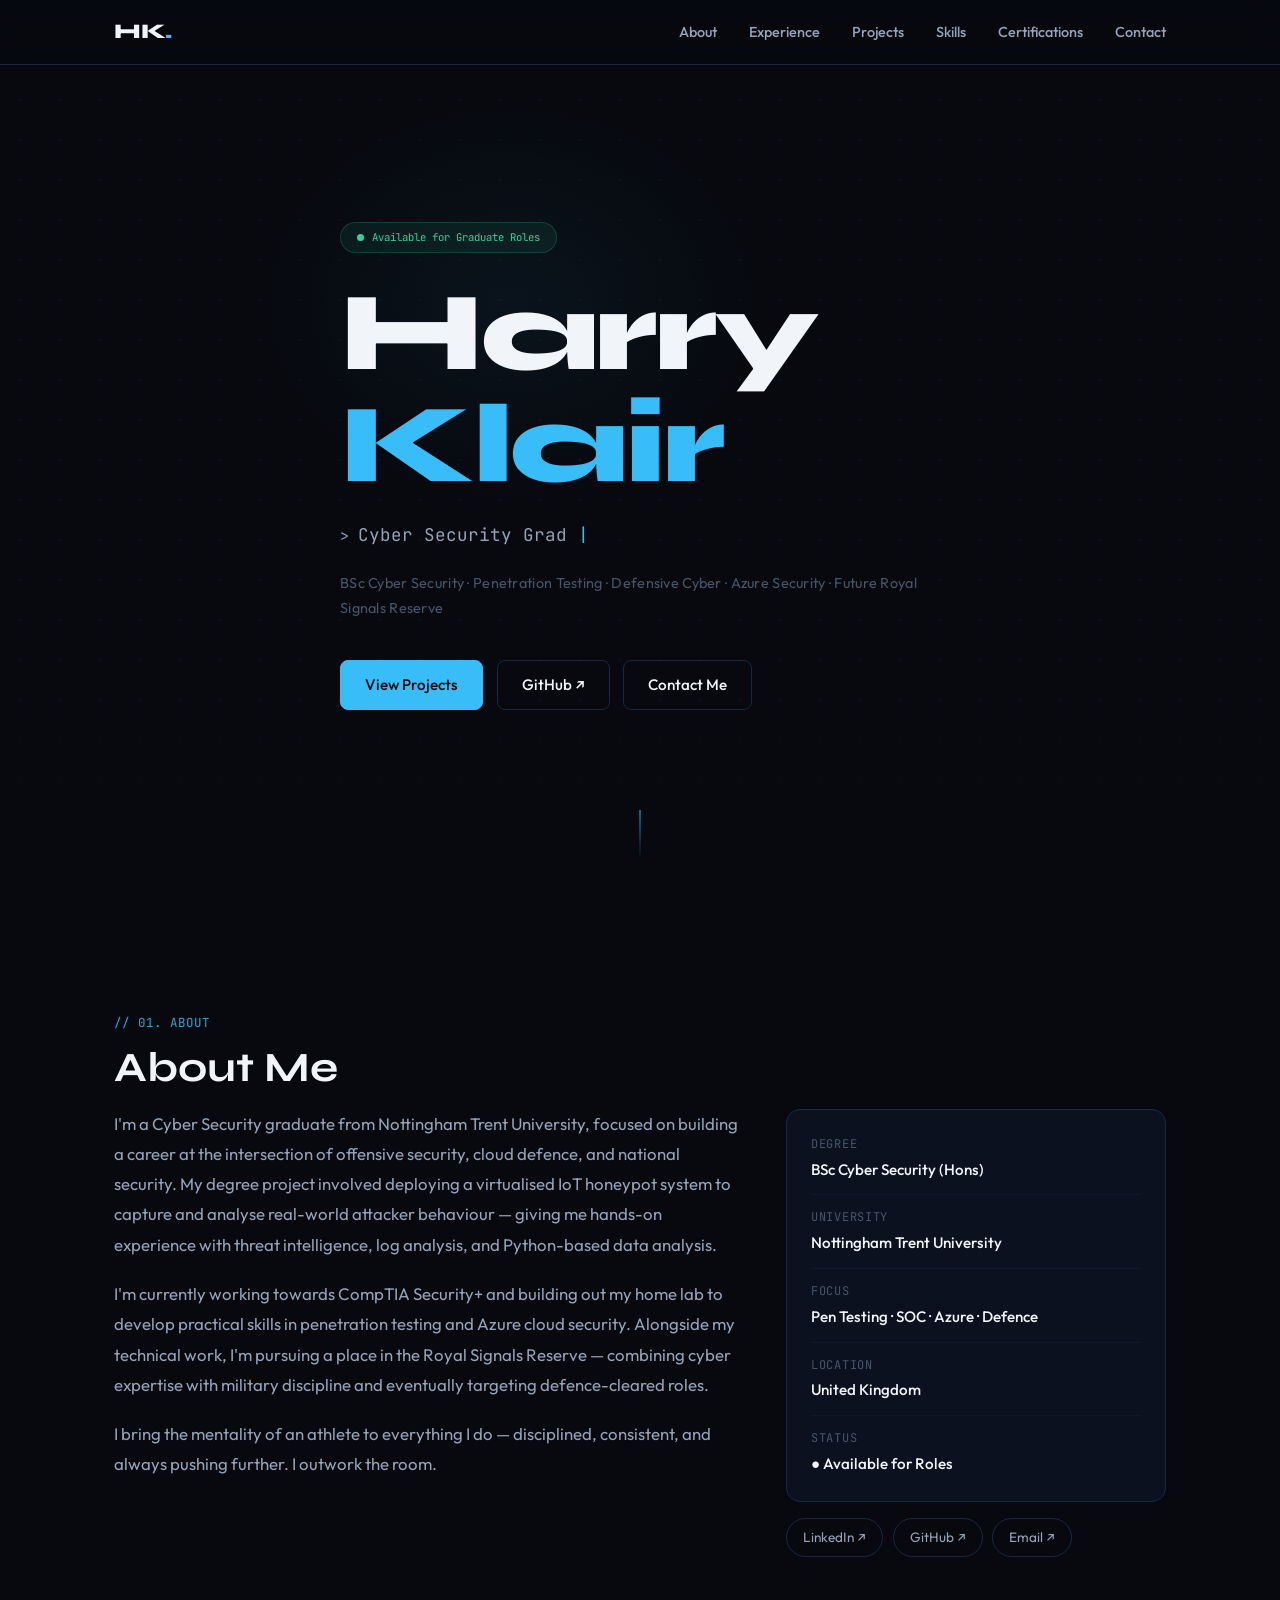
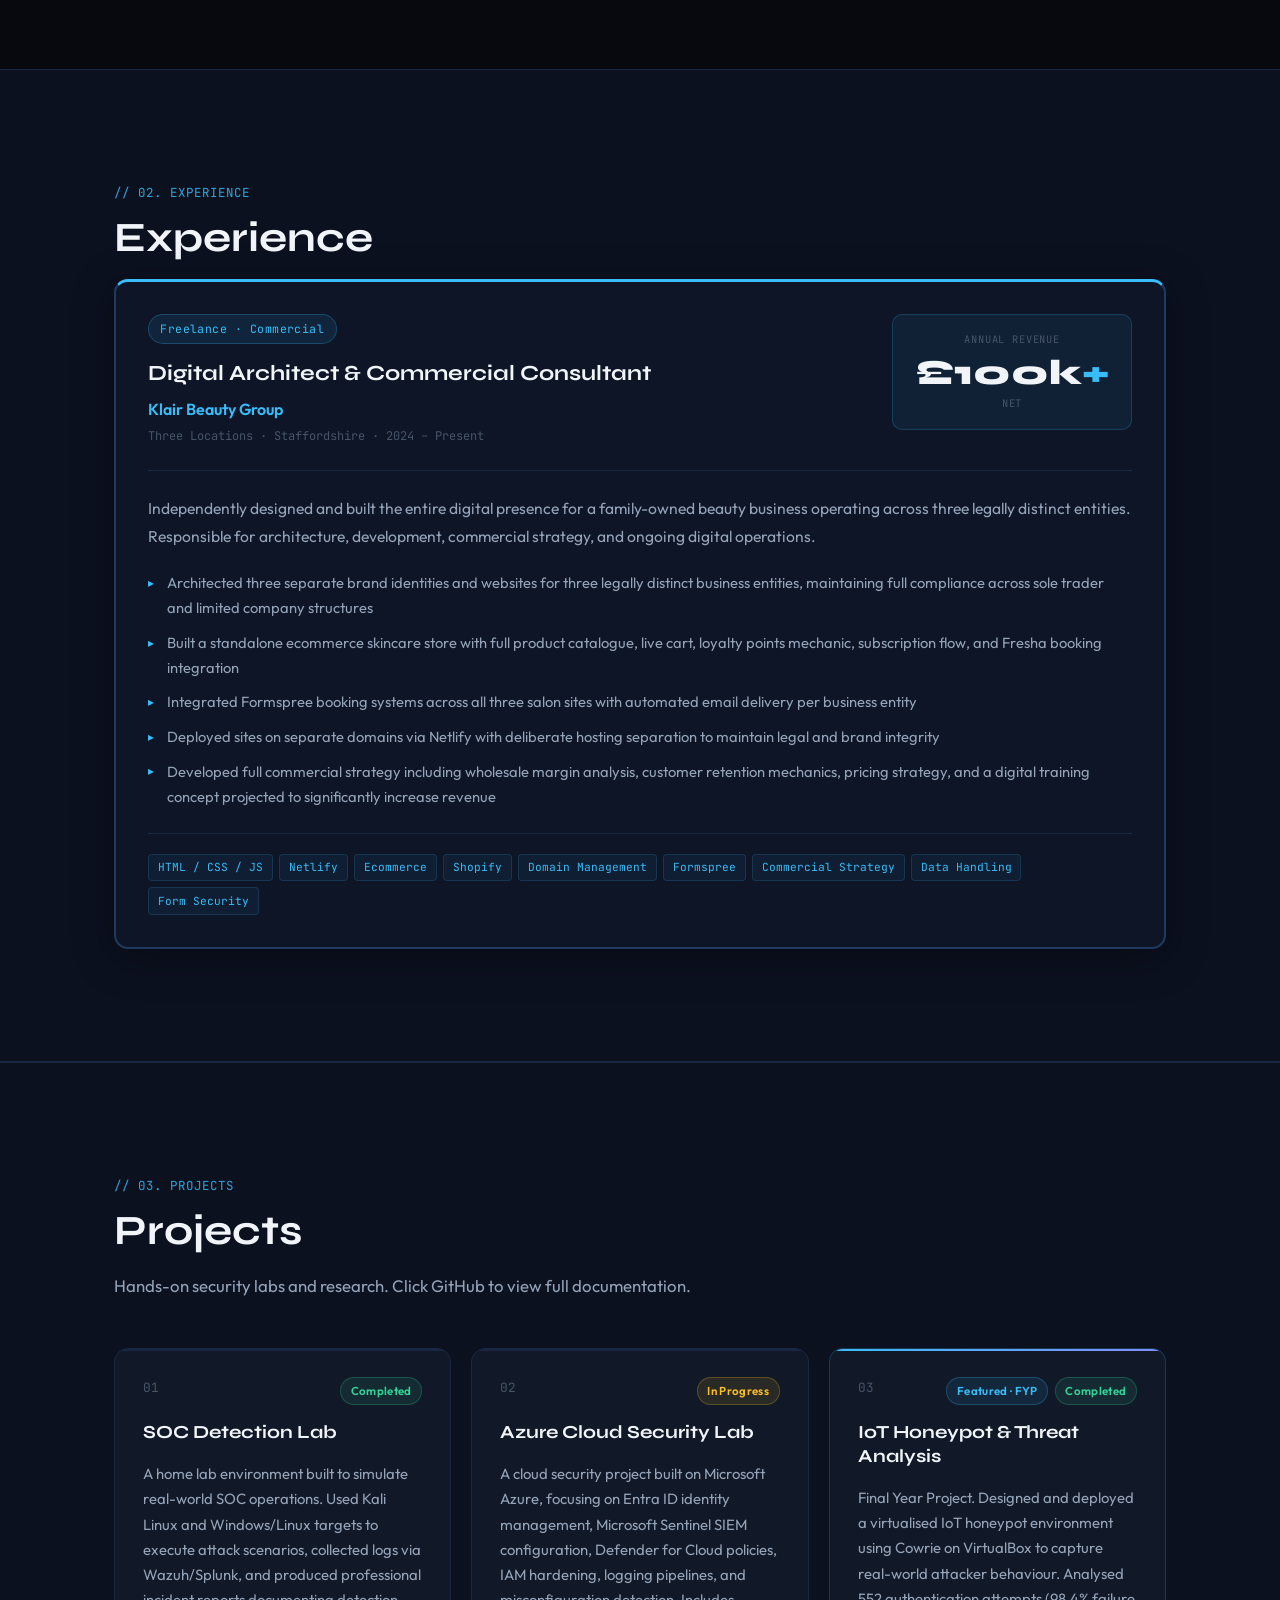
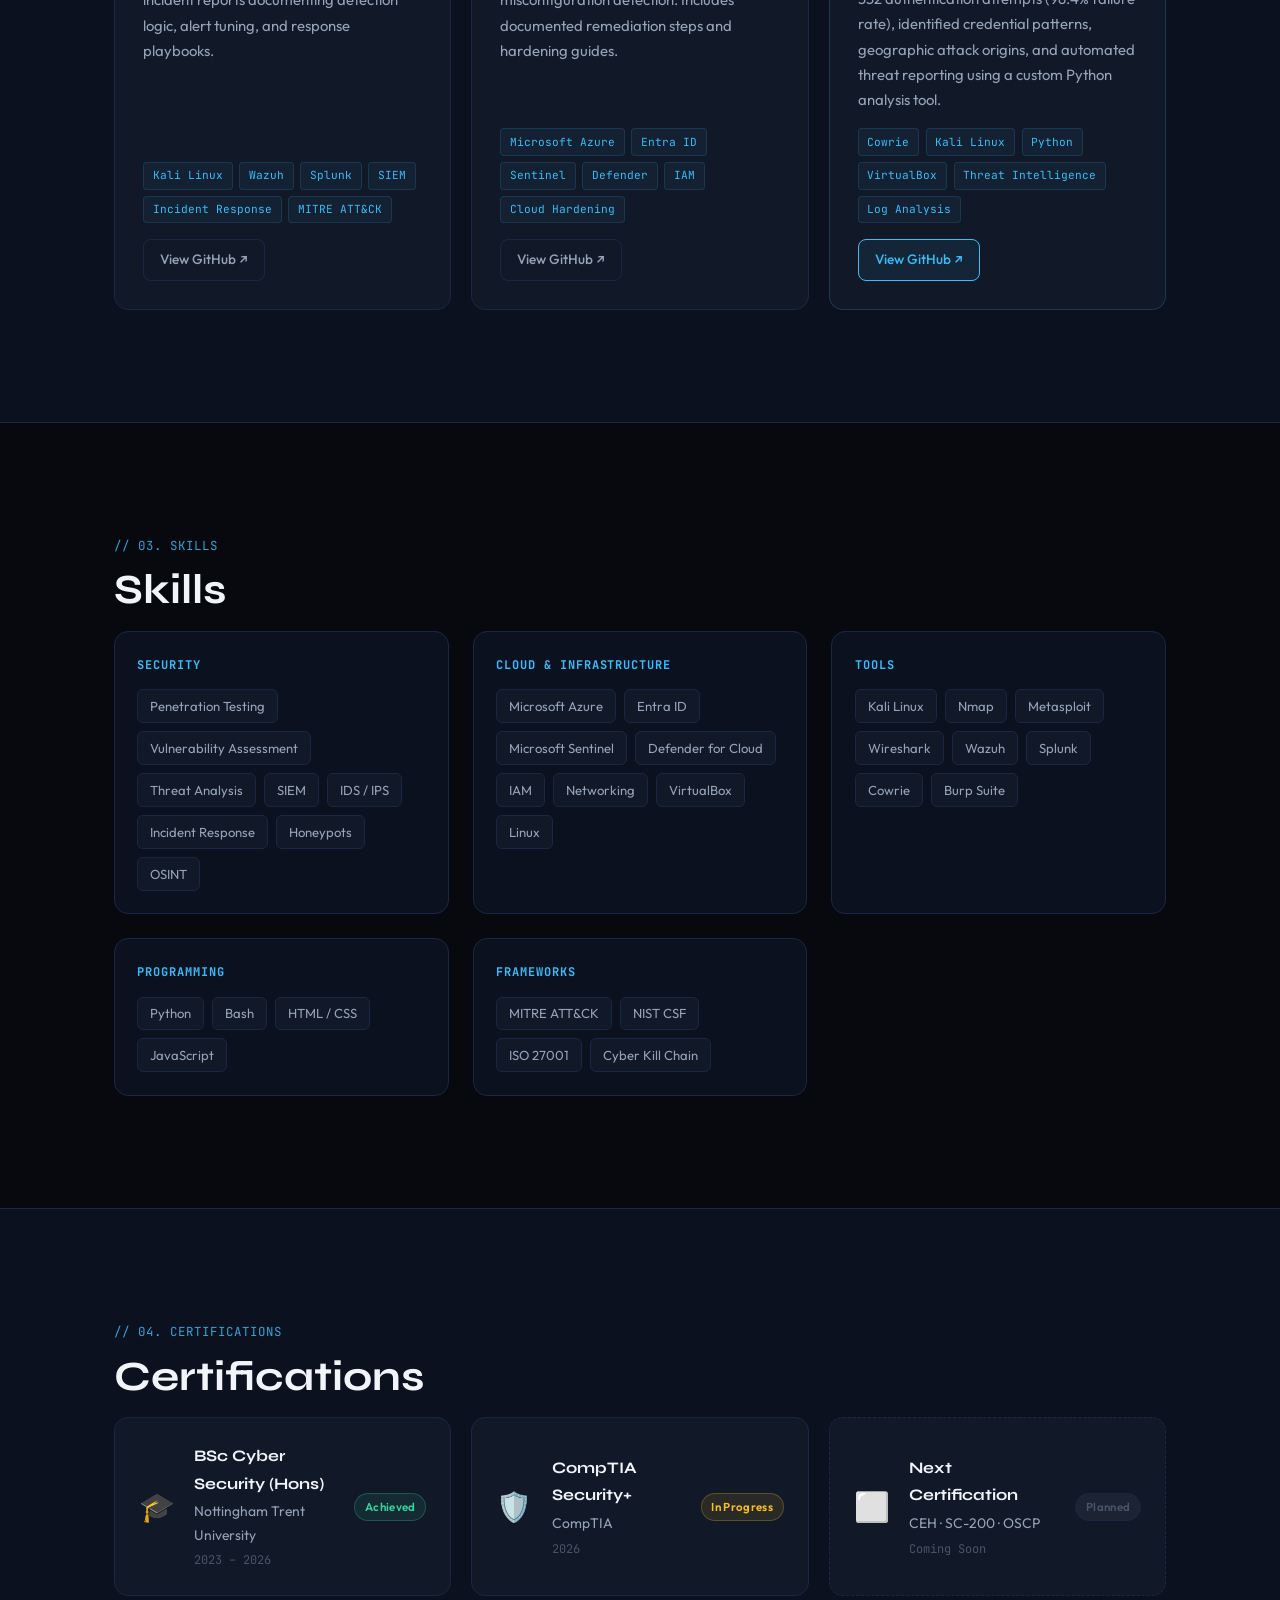
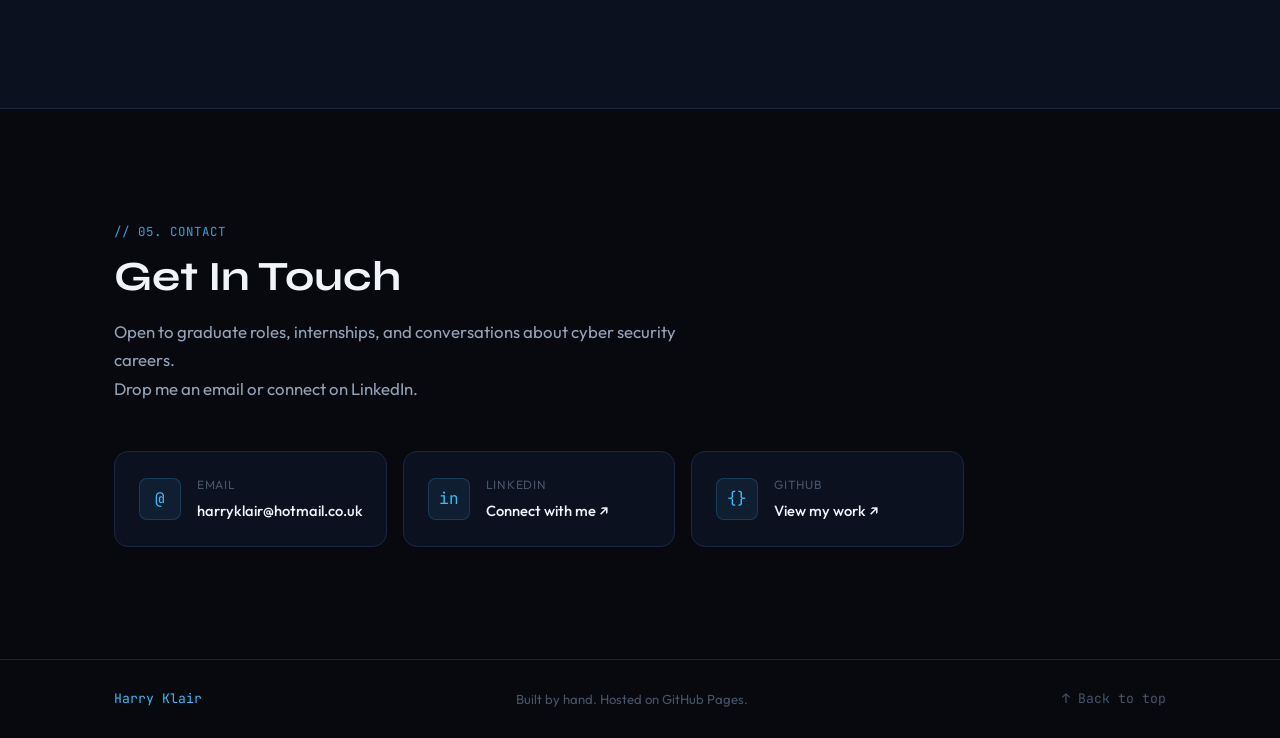
==== index.html @ e358960f "Add files via upload" ====
<!DOCTYPE html>
<html lang="en">
<head>
  <meta charset="UTF-8" />
  <meta name="viewport" content="width=device-width, initial-scale=1.0" />
  <meta name="description" content="Harry Klair – Cyber Security Graduate specialising in Penetration Testing, SOC, Defensive Cyber, and Azure Security." />
  <title>Harry Klair | Cyber Security</title>

  <!-- Google Fonts: Syne (headings), Outfit (body), JetBrains Mono (code) -->
  <link rel="preconnect" href="https://fonts.googleapis.com" />
  <link rel="preconnect" href="https://fonts.gstatic.com" crossorigin />
  <link href="https://fonts.googleapis.com/css2?family=Syne:wght@400;600;700;800&family=Outfit:wght@300;400;500;600&family=JetBrains+Mono:wght@400;500&display=swap" rel="stylesheet" />

  <link rel="stylesheet" href="style.css" />
</head>
<body>

  <!-- ============================================================
       NAVIGATION
  ============================================================ -->
  <nav class="nav" id="navbar">
    <div class="nav__inner">
      <!-- Logo / name -->
      <a href="#hero" class="nav__logo">HK<span class="accent">.</span></a>

      <!-- Desktop links -->
      <ul class="nav__links" id="navLinks">
        <li><a href="#about" class="nav__link">About</a></li>
        <li><a href="#experience" class="nav__link">Experience</a></li>
        <li><a href="#projects" class="nav__link">Projects</a></li>
        <li><a href="#skills" class="nav__link">Skills</a></li>
        <li><a href="#certifications" class="nav__link">Certifications</a></li>
        <li><a href="#contact" class="nav__link">Contact</a></li>
      </ul>

      <!-- Hamburger (mobile) -->
      <button class="nav__hamburger" id="hamburger" aria-label="Toggle menu">
        <span></span>
        <span></span>
        <span></span>
      </button>
    </div>

    <!-- Mobile dropdown -->
    <div class="nav__mobile" id="mobileMenu">
      <a href="#about" class="nav__mobile-link">About</a>
      <a href="#projects" class="nav__mobile-link">Projects</a>
      <a href="#skills" class="nav__mobile-link">Skills</a>
      <a href="#certifications" class="nav__mobile-link">Certifications</a>
      <a href="#contact" class="nav__mobile-link">Contact</a>
    </div>
  </nav>


  <!-- ============================================================
       HERO
  ============================================================ -->
  <section class="hero" id="hero">
    <!-- Subtle dot-grid background (CSS only) -->
    <div class="hero__grid" aria-hidden="true"></div>

    <div class="hero__content">
      <!-- Status badge -->
      <div class="hero__badge">
        <span class="badge__dot"></span>
        <span class="mono">Available for Graduate Roles</span>
      </div>

      <!-- Name -->
      <h1 class="hero__name">Harry<br /><span class="accent">Klair</span></h1>

      <!-- Typing animation subtitle -->
      <p class="hero__role">
        <span class="mono">&gt; </span>
        <span id="typedText" class="hero__typed"></span>
        <span class="cursor">|</span>
      </p>

      <!-- Short tagline -->
      <p class="hero__tagline">
        BSc Cyber Security · Penetration Testing · Defensive Cyber · Azure Security · Future Royal Signals Reserve
      </p>

      <!-- CTA buttons -->
      <div class="hero__ctas">
        <a href="#projects" class="btn btn--primary">View Projects</a>
        <a href="https://github.com/HarryKlrr" target="_blank" rel="noopener" class="btn btn--ghost">GitHub ↗</a>
        <a href="#contact" class="btn btn--ghost">Contact Me</a>
      </div>
    </div>

    <!-- Scroll indicator -->
    <div class="hero__scroll" aria-hidden="true">
      <div class="scroll__line"></div>
    </div>
  </section>


  <!-- ============================================================
       ABOUT
  ============================================================ -->
  <section class="section" id="about">
    <div class="container">
      <div class="section__label mono">// 01. ABOUT</div>
      <h2 class="section__heading reveal">About Me</h2>

      <div class="about__grid">
        <div class="about__text reveal">
          <p>
            I'm a Cyber Security graduate from Nottingham Trent University, focused on building a career at the intersection of
            offensive security, cloud defence, and national security. My degree project involved deploying a
            virtualised IoT honeypot system to capture and analyse real-world attacker behaviour — giving me hands-on
            experience with threat intelligence, log analysis, and Python-based data analysis.
          </p>
          <p>
            I'm currently working towards CompTIA Security+ and building out my home lab to develop practical skills
            in penetration testing and Azure cloud security. Alongside my technical work, I'm pursuing a place in the
            Royal Signals Reserve — combining cyber expertise with military discipline and eventually targeting
            defence-cleared roles.
          </p>
          <p>
            I bring the mentality of an athlete to everything I do — disciplined, consistent, and always pushing
            further. I outwork the room.
          </p>
        </div>

        <!-- Quick facts panel -->
        <div class="about__facts reveal">
          <div class="facts__card">
            <div class="fact">
              <span class="fact__label mono">Degree</span>
              <span class="fact__value">BSc Cyber Security (Hons)</span>
            </div>
            <div class="fact">
              <span class="fact__label mono">University</span>
              <span class="fact__value">Nottingham Trent University</span>
            </div>
            <div class="fact">
              <span class="fact__label mono">Focus</span>
              <span class="fact__value">Pen Testing · SOC · Azure · Defence</span>
            </div>
            <div class="fact">
              <span class="fact__label mono">Location</span>
              <span class="fact__value">United Kingdom</span>
            </div>
            <div class="fact">
              <span class="fact__label mono">Status</span>
              <span class="fact__value status--available">● Available for Roles</span>
            </div>
          </div>

          <!-- Links -->
          <div class="about__links">
            <a href="https://www.linkedin.com/in/harry-klair-4a993b224/" target="_blank" rel="noopener" class="link-pill">LinkedIn ↗</a>
            <a href="https://github.com/HarryKlrr" target="_blank" rel="noopener" class="link-pill">GitHub ↗</a>
            <a href="mailto:harryklair@hotmail.co.uk" class="link-pill">Email ↗</a>
          </div>
        </div>
      </div>
    </div>
  </section>


  <!-- ============================================================
       EXPERIENCE
  ============================================================ -->
  <section class="section section--dark" id="experience">
    <div class="container">
      <div class="section__label mono">// 02. EXPERIENCE</div>
      <h2 class="section__heading reveal">Experience</h2>

      <div class="exp-card reveal">

        <div class="exp-card__top">
          <div class="exp-card__left">
            <div class="exp-card__pill mono">Freelance · Commercial</div>
            <h3 class="exp-card__title">Digital Architect &amp; Commercial Consultant</h3>
            <p class="exp-card__company">Klair Beauty Group</p>
            <p class="exp-card__meta mono">Three Locations · Staffordshire · 2024 – Present</p>
          </div>
          <div class="exp-card__stat">
            <span class="exp-card__stat-label mono">Annual Revenue</span>
            <span class="exp-card__stat-value">£100k<span class="accent">+</span></span>
            <span class="exp-card__stat-sub mono">net</span>
          </div>
        </div>

        <div class="exp-card__divider"></div>

        <p class="exp-card__summary">
          Independently designed and built the entire digital presence for a family-owned beauty business
          operating across three legally distinct entities. Responsible for architecture, development,
          commercial strategy, and ongoing digital operations.
        </p>

        <ul class="exp-card__list">
          <li>Architected three separate brand identities and websites for three legally distinct business entities, maintaining full compliance across sole trader and limited company structures</li>
          <li>Built a standalone ecommerce skincare store with full product catalogue, live cart, loyalty points mechanic, subscription flow, and Fresha booking integration</li>
          <li>Integrated Formspree booking systems across all three salon sites with automated email delivery per business entity</li>
          <li>Deployed sites on separate domains via Netlify with deliberate hosting separation to maintain legal and brand integrity</li>
          <li>Developed full commercial strategy including wholesale margin analysis, customer retention mechanics, pricing strategy, and a digital training concept projected to significantly increase revenue</li>
        </ul>

        <div class="exp-card__tags">
          <span class="tag">HTML / CSS / JS</span>
          <span class="tag">Netlify</span>
          <span class="tag">Ecommerce</span>
          <span class="tag">Shopify</span>
          <span class="tag">Domain Management</span>
          <span class="tag">Formspree</span>
          <span class="tag">Commercial Strategy</span>
          <span class="tag">Data Handling</span>
          <span class="tag">Form Security</span>
        </div>

      </div>
    </div>
  </section>


  <!-- ============================================================
       PROJECTS
  ============================================================ -->
  <section class="section section--dark" id="projects">
    <div class="container">
      <div class="section__label mono">// 03. PROJECTS</div>
      <h2 class="section__heading reveal">Projects</h2>
      <p class="section__sub reveal">Hands-on security labs and research. Click GitHub to view full documentation.</p>

      <div class="projects__grid">

        <!-- Project 1: SOC Detection Lab -->
        <div class="project-card reveal">
          <div class="project-card__top">
            <span class="project-card__num mono">01</span>
            <span class="project-card__status status--complete">Completed</span>
          </div>
          <h3 class="project-card__title">SOC Detection Lab</h3>
          <p class="project-card__desc">
            A home lab environment built to simulate real-world SOC operations. Used Kali Linux and Windows/Linux targets
            to execute attack scenarios, collected logs via Wazuh/Splunk, and produced professional incident reports
            documenting detection logic, alert tuning, and response playbooks.
          </p>
          <div class="project-card__tags">
            <span class="tag">Kali Linux</span>
            <span class="tag">Wazuh</span>
            <span class="tag">Splunk</span>
            <span class="tag">SIEM</span>
            <span class="tag">Incident Response</span>
            <span class="tag">MITRE ATT&CK</span>
          </div>
          <div class="project-card__actions">
            <a href="https://github.com/HarryKlrr/soc-detection-lab" target="_blank" rel="noopener" class="btn btn--small">View GitHub ↗</a>
          </div>
        </div>

        <!-- Project 2: Azure Cloud Security Lab -->
        <div class="project-card reveal">
          <div class="project-card__top">
            <span class="project-card__num mono">02</span>
            <span class="project-card__status status--progress">In Progress</span>
          </div>
          <h3 class="project-card__title">Azure Cloud Security Lab</h3>
          <p class="project-card__desc">
            A cloud security project built on Microsoft Azure, focusing on Entra ID identity management, Microsoft
            Sentinel SIEM configuration, Defender for Cloud policies, IAM hardening, logging pipelines, and
            misconfiguration detection. Includes documented remediation steps and hardening guides.
          </p>
          <div class="project-card__tags">
            <span class="tag">Microsoft Azure</span>
            <span class="tag">Entra ID</span>
            <span class="tag">Sentinel</span>
            <span class="tag">Defender</span>
            <span class="tag">IAM</span>
            <span class="tag">Cloud Hardening</span>
          </div>
          <div class="project-card__actions">
            <a href="https://github.com/HarryKlrr/azure-cloud-security-lab" target="_blank" rel="noopener" class="btn btn--small">View GitHub ↗</a>
          </div>
        </div>

        <!-- Project 3: IoT Honeypot (FYP - Featured) -->
        <div class="project-card project-card--featured reveal">
          <div class="project-card__top">
            <span class="project-card__num mono">03</span>
            <div class="project-card__badges">
              <span class="project-card__status status--featured">Featured · FYP</span>
              <span class="project-card__status status--complete">Completed</span>
            </div>
          </div>
          <h3 class="project-card__title">IoT Honeypot &amp; Threat Analysis</h3>
          <p class="project-card__desc">
            Final Year Project. Designed and deployed a virtualised IoT honeypot environment using Cowrie on VirtualBox
            to capture real-world attacker behaviour. Analysed 552 authentication attempts (98.4% failure rate),
            identified credential patterns, geographic attack origins, and automated threat reporting using a custom
            Python analysis tool.
          </p>
          <div class="project-card__tags">
            <span class="tag">Cowrie</span>
            <span class="tag">Kali Linux</span>
            <span class="tag">Python</span>
            <span class="tag">VirtualBox</span>
            <span class="tag">Threat Intelligence</span>
            <span class="tag">Log Analysis</span>
          </div>
          <div class="project-card__actions">
            <a href="https://github.com/HarryKlrr/iot-honeypot" target="_blank" rel="noopener" class="btn btn--small btn--accent">View GitHub ↗</a>
          </div>
        </div>

      </div>
    </div>
  </section>


  <!-- ============================================================
       SKILLS
  ============================================================ -->
  <section class="section" id="skills">
    <div class="container">
      <div class="section__label mono">// 03. SKILLS</div>
      <h2 class="section__heading reveal">Skills</h2>

      <div class="skills__grid">

        <div class="skills__group reveal">
          <h3 class="skills__group-title mono">Security</h3>
          <div class="skills__tags">
            <span class="skill-tag">Penetration Testing</span>
            <span class="skill-tag">Vulnerability Assessment</span>
            <span class="skill-tag">Threat Analysis</span>
            <span class="skill-tag">SIEM</span>
            <span class="skill-tag">IDS / IPS</span>
            <span class="skill-tag">Incident Response</span>
            <span class="skill-tag">Honeypots</span>
            <span class="skill-tag">OSINT</span>
          </div>
        </div>

        <div class="skills__group reveal">
          <h3 class="skills__group-title mono">Cloud &amp; Infrastructure</h3>
          <div class="skills__tags">
            <span class="skill-tag">Microsoft Azure</span>
            <span class="skill-tag">Entra ID</span>
            <span class="skill-tag">Microsoft Sentinel</span>
            <span class="skill-tag">Defender for Cloud</span>
            <span class="skill-tag">IAM</span>
            <span class="skill-tag">Networking</span>
            <span class="skill-tag">VirtualBox</span>
            <span class="skill-tag">Linux</span>
          </div>
        </div>

        <div class="skills__group reveal">
          <h3 class="skills__group-title mono">Tools</h3>
          <div class="skills__tags">
            <span class="skill-tag">Kali Linux</span>
            <span class="skill-tag">Nmap</span>
            <span class="skill-tag">Metasploit</span>
            <span class="skill-tag">Wireshark</span>
            <span class="skill-tag">Wazuh</span>
            <span class="skill-tag">Splunk</span>
            <span class="skill-tag">Cowrie</span>
            <span class="skill-tag">Burp Suite</span>
          </div>
        </div>

        <div class="skills__group reveal">
          <h3 class="skills__group-title mono">Programming</h3>
          <div class="skills__tags">
            <span class="skill-tag">Python</span>
            <span class="skill-tag">Bash</span>
            <span class="skill-tag">HTML / CSS</span>
            <span class="skill-tag">JavaScript</span>
          </div>
        </div>

        <div class="skills__group reveal">
          <h3 class="skills__group-title mono">Frameworks</h3>
          <div class="skills__tags">
            <span class="skill-tag">MITRE ATT&amp;CK</span>
            <span class="skill-tag">NIST CSF</span>
            <span class="skill-tag">ISO 27001</span>
            <span class="skill-tag">Cyber Kill Chain</span>
          </div>
        </div>

      </div>
    </div>
  </section>


  <!-- ============================================================
       CERTIFICATIONS
  ============================================================ -->
  <section class="section section--dark" id="certifications">
    <div class="container">
      <div class="section__label mono">// 04. CERTIFICATIONS</div>
      <h2 class="section__heading reveal">Certifications</h2>

      <div class="certs__grid">

        <!-- Degree -->
        <div class="cert-card reveal">
          <div class="cert-card__icon">🎓</div>
          <div class="cert-card__body">
            <h3 class="cert-card__title">BSc Cyber Security (Hons)</h3>
            <p class="cert-card__issuer">Nottingham Trent University</p>
            <p class="cert-card__year mono">2023 – 2026</p>
          </div>
          <span class="cert-card__badge status--complete">Achieved</span>
        </div>

        <!-- Security+ -->
        <div class="cert-card reveal">
          <div class="cert-card__icon">🛡️</div>
          <div class="cert-card__body">
            <h3 class="cert-card__title">CompTIA Security+</h3>
            <p class="cert-card__issuer">CompTIA</p>
            <p class="cert-card__year mono">2026</p>
          </div>
          <span class="cert-card__badge status--progress">In Progress</span>
        </div>

        <!-- Placeholder for next cert -->
        <div class="cert-card cert-card--placeholder reveal">
          <div class="cert-card__icon">⬜</div>
          <div class="cert-card__body">
            <h3 class="cert-card__title">Next Certification</h3>
            <p class="cert-card__issuer">CEH · SC-200 · OSCP</p>
            <p class="cert-card__year mono">Coming Soon</p>
          </div>
          <span class="cert-card__badge status--planned">Planned</span>
        </div>

      </div>
    </div>
  </section>


  <!-- ============================================================
       CONTACT
  ============================================================ -->
  <section class="section" id="contact">
    <div class="container">
      <div class="section__label mono">// 05. CONTACT</div>
      <h2 class="section__heading reveal">Get In Touch</h2>
      <p class="section__sub reveal">
        Open to graduate roles, internships, and conversations about cyber security careers.<br />
        Drop me an email or connect on LinkedIn.
      </p>

      <div class="contact__grid reveal">
        <a href="mailto:harryklair@hotmail.co.uk" class="contact-card">
          <span class="contact-card__icon mono">@</span>
          <div>
            <p class="contact-card__label">Email</p>
            <p class="contact-card__value">harryklair@hotmail.co.uk</p>
          </div>
        </a>
        <a href="https://www.linkedin.com/in/harry-klair-4a993b224/" target="_blank" rel="noopener" class="contact-card">
          <span class="contact-card__icon mono">in</span>
          <div>
            <p class="contact-card__label">LinkedIn</p>
            <p class="contact-card__value">Connect with me ↗</p>
          </div>
        </a>
        <a href="https://github.com/HarryKlrr" target="_blank" rel="noopener" class="contact-card">
          <span class="contact-card__icon mono">{}</span>
          <div>
            <p class="contact-card__label">GitHub</p>
            <p class="contact-card__value">View my work ↗</p>
          </div>
        </a>
      </div>
    </div>
  </section>


  <!-- ============================================================
       FOOTER
  ============================================================ -->
  <footer class="footer">
    <div class="container footer__inner">
      <span class="mono footer__name">Harry Klair</span>
      <span class="footer__copy">Built by hand. Hosted on GitHub Pages.</span>
      <a href="#hero" class="footer__top mono">↑ Back to top</a>
    </div>
  </footer>


  <script src="script.js"></script>
</body>
</html>
---- style.css ----
/* ============================================================
   HARRY KLAIR — CYBER SECURITY PORTFOLIO
   style.css
   ============================================================ */

/* ── CSS Variables ─────────────────────────────────────────── */
:root {
  /* Colours */
  --bg:           #07090f;
  --bg-card:      #0c1120;
  --bg-elevated:  #111827;
  --border:       #1a2744;
  --border-subtle:#0f172a;

  --accent:       #38bdf8;   /* sky blue — primary accent */
  --accent-dim:   rgba(56, 189, 248, 0.08);
  --accent-glow:  rgba(56, 189, 248, 0.15);
  --green:        #34d399;   /* emerald — status / completed */
  --amber:        #fbbf24;   /* amber — in progress */

  --text-1:  #f1f5f9;   /* primary text */
  --text-2:  #94a3b8;   /* secondary text */
  --text-3:  #475569;   /* muted text */

  /* Typography */
  --font-display: 'Syne', sans-serif;
  --font-body:    'Outfit', sans-serif;
  --font-mono:    'JetBrains Mono', monospace;

  /* Spacing */
  --section-gap:  7rem;
  --radius:       8px;
  --radius-lg:    14px;

  /* Transitions */
  --ease: cubic-bezier(0.4, 0, 0.2, 1);
}

/* ── Reset ──────────────────────────────────────────────────── */
*, *::before, *::after { box-sizing: border-box; margin: 0; padding: 0; }
html { scroll-behavior: smooth; }

body {
  background-color: var(--bg);
  color: var(--text-1);
  font-family: var(--font-body);
  font-size: 1rem;
  line-height: 1.7;
  -webkit-font-smoothing: antialiased;
}

a { color: inherit; text-decoration: none; }
ul { list-style: none; }
img { display: block; max-width: 100%; }

/* ── Utility classes ─────────────────────────────────────────── */
.mono     { font-family: var(--font-mono); font-size: 0.85em; }
.accent   { color: var(--accent); }
.container {
  max-width: 1100px;
  margin: 0 auto;
  padding: 0 1.5rem;
}

/* ── Scroll reveal animation ──────────────────────────────────
   JS adds .visible class via IntersectionObserver
─────────────────────────────────────────────────────────────── */
.reveal {
  opacity: 0;
  transform: translateY(28px);
  transition: opacity 0.65s var(--ease), transform 0.65s var(--ease);
}
.reveal.visible {
  opacity: 1;
  transform: translateY(0);
}

/* ── Buttons ──────────────────────────────────────────────────── */
.btn {
  display: inline-flex;
  align-items: center;
  gap: 0.4rem;
  padding: 0.7rem 1.5rem;
  border-radius: var(--radius);
  font-family: var(--font-body);
  font-size: 0.95rem;
  font-weight: 500;
  cursor: pointer;
  border: 1px solid transparent;
  transition: all 0.2s var(--ease);
  white-space: nowrap;
}

.btn--primary {
  background: var(--accent);
  color: #07090f;
  border-color: var(--accent);
}
.btn--primary:hover {
  background: #7dd3fc;
  border-color: #7dd3fc;
  transform: translateY(-1px);
}

.btn--ghost {
  background: transparent;
  color: var(--text-1);
  border-color: var(--border);
}
.btn--ghost:hover {
  border-color: var(--accent);
  color: var(--accent);
  transform: translateY(-1px);
}

.btn--small {
  padding: 0.5rem 1rem;
  font-size: 0.85rem;
  background: transparent;
  border-color: var(--border);
  color: var(--text-2);
}
.btn--small:hover {
  border-color: var(--accent);
  color: var(--accent);
}

.btn--accent {
  background: var(--accent-dim);
  border-color: var(--accent);
  color: var(--accent);
}
.btn--accent:hover {
  background: var(--accent-glow);
}

/* ── Status badges ───────────────────────────────────────────── */
.status--available { color: var(--green); }
.status--complete  { background: rgba(52, 211, 153, 0.1); color: var(--green); border: 1px solid rgba(52,211,153,0.25); }
.status--progress  { background: rgba(251, 191, 36, 0.1); color: var(--amber); border: 1px solid rgba(251,191,36,0.25); }
.status--planned   { background: rgba(148,163,184,0.08); color: var(--text-3); border: 1px solid var(--border); }
.status--featured  { background: rgba(56,189,248,0.1); color: var(--accent); border: 1px solid rgba(56,189,248,0.25); }

/* ── Section shared styles ────────────────────────────────────── */
.section {
  padding: var(--section-gap) 0;
}
.section--dark {
  background-color: var(--bg-card);
  border-top: 1px solid var(--border);
  border-bottom: 1px solid var(--border);
}

.section__label {
  color: var(--accent);
  font-size: 0.78rem;
  letter-spacing: 0.08em;
  margin-bottom: 0.6rem;
  opacity: 0.85;
}
.section__heading {
  font-family: var(--font-display);
  font-size: clamp(1.8rem, 4vw, 2.6rem);
  font-weight: 700;
  color: var(--text-1);
  margin-bottom: 1rem;
  line-height: 1.2;
}
.section__sub {
  color: var(--text-2);
  max-width: 580px;
  margin-bottom: 3rem;
  font-size: 1.05rem;
}

/* ================================================================
   NAV
================================================================ */
.nav {
  position: fixed;
  top: 0;
  left: 0;
  right: 0;
  z-index: 100;
  background: rgba(7, 9, 15, 0.85);
  backdrop-filter: blur(12px);
  -webkit-backdrop-filter: blur(12px);
  border-bottom: 1px solid var(--border);
  transition: background 0.3s var(--ease);
}

.nav__inner {
  max-width: 1100px;
  margin: 0 auto;
  padding: 0 1.5rem;
  height: 64px;
  display: flex;
  align-items: center;
  justify-content: space-between;
}

/* Logo */
.nav__logo {
  font-family: var(--font-display);
  font-size: 1.3rem;
  font-weight: 800;
  letter-spacing: -0.02em;
  color: var(--text-1);
  transition: color 0.2s;
}
.nav__logo:hover { color: var(--accent); }

/* Desktop links */
.nav__links {
  display: flex;
  gap: 2rem;
  align-items: center;
}
.nav__link {
  font-size: 0.9rem;
  font-weight: 500;
  color: var(--text-2);
  transition: color 0.2s;
  position: relative;
}
.nav__link::after {
  content: '';
  position: absolute;
  bottom: -3px;
  left: 0;
  width: 0;
  height: 1px;
  background: var(--accent);
  transition: width 0.25s var(--ease);
}
.nav__link:hover,
.nav__link.active {
  color: var(--text-1);
}
.nav__link:hover::after,
.nav__link.active::after {
  width: 100%;
}

/* Hamburger */
.nav__hamburger {
  display: none;
  flex-direction: column;
  gap: 5px;
  background: none;
  border: none;
  cursor: pointer;
  padding: 4px;
}
.nav__hamburger span {
  display: block;
  width: 24px;
  height: 2px;
  background: var(--text-2);
  border-radius: 2px;
  transition: all 0.3s var(--ease);
}

/* Hamburger open state */
.nav__hamburger.open span:nth-child(1) { transform: translateY(7px) rotate(45deg); }
.nav__hamburger.open span:nth-child(2) { opacity: 0; }
.nav__hamburger.open span:nth-child(3) { transform: translateY(-7px) rotate(-45deg); }

/* Mobile menu */
.nav__mobile {
  display: none;
  flex-direction: column;
  padding: 1rem 1.5rem 1.5rem;
  border-top: 1px solid var(--border);
  gap: 0.25rem;
}
.nav__mobile.open { display: flex; }
.nav__mobile-link {
  padding: 0.65rem 0;
  font-size: 1rem;
  color: var(--text-2);
  border-bottom: 1px solid var(--border-subtle);
  transition: color 0.2s;
}
.nav__mobile-link:hover { color: var(--accent); }

/* ================================================================
   HERO
================================================================ */
.hero {
  position: relative;
  min-height: 100vh;
  display: flex;
  align-items: center;
  padding: 8rem 1.5rem 6rem;
  overflow: hidden;
}

/* Subtle dot-grid background */
.hero__grid {
  position: absolute;
  inset: 0;
  background-image:
    radial-gradient(rgba(56, 189, 248, 0.06) 1px, transparent 1px);
  background-size: 40px 40px;
  pointer-events: none;
  z-index: 0;
}
/* Fade the grid toward bottom */
.hero__grid::after {
  content: '';
  position: absolute;
  inset: 0;
  background: linear-gradient(to bottom, transparent 60%, var(--bg) 100%);
}

/* Subtle glow behind the name */
.hero__content {
  position: relative;
  z-index: 1;
  max-width: 800px;
  margin: 0 auto;
}
.hero__content::before {
  content: '';
  position: absolute;
  top: -120px;
  left: -80px;
  width: 500px;
  height: 400px;
  background: radial-gradient(ellipse, rgba(56,189,248,0.06) 0%, transparent 70%);
  pointer-events: none;
  z-index: -1;
}

/* Status badge */
.hero__badge {
  display: inline-flex;
  align-items: center;
  gap: 0.5rem;
  background: rgba(52, 211, 153, 0.08);
  border: 1px solid rgba(52, 211, 153, 0.2);
  border-radius: 100px;
  padding: 0.35rem 1rem;
  font-size: 0.78rem;
  color: var(--green);
  margin-bottom: 1.5rem;
  animation: fadeDown 0.6s var(--ease) both;
}
.badge__dot {
  width: 7px;
  height: 7px;
  border-radius: 50%;
  background: var(--green);
  animation: pulse 2s ease-in-out infinite;
}

/* Name */
.hero__name {
  font-family: var(--font-display);
  font-size: clamp(3.5rem, 10vw, 7rem);
  font-weight: 800;
  line-height: 1;
  letter-spacing: -0.03em;
  margin-bottom: 1.2rem;
  animation: fadeUp 0.7s 0.1s var(--ease) both;
}

/* Typed role line */
.hero__role {
  font-family: var(--font-mono);
  font-size: clamp(0.9rem, 2vw, 1.1rem);
  color: var(--text-2);
  margin-bottom: 1.2rem;
  min-height: 1.8em;
  animation: fadeUp 0.7s 0.2s var(--ease) both;
}
.cursor {
  color: var(--accent);
  animation: blink 1s step-end infinite;
}

/* Tagline */
.hero__tagline {
  color: var(--text-3);
  font-size: 0.9rem;
  letter-spacing: 0.02em;
  margin-bottom: 2.5rem;
  max-width: 600px;
  animation: fadeUp 0.7s 0.3s var(--ease) both;
}

/* CTA buttons */
.hero__ctas {
  display: flex;
  flex-wrap: wrap;
  gap: 0.85rem;
  animation: fadeUp 0.7s 0.4s var(--ease) both;
}

/* Scroll indicator */
.hero__scroll {
  position: absolute;
  bottom: 2.5rem;
  left: 50%;
  transform: translateX(-50%);
  display: flex;
  flex-direction: column;
  align-items: center;
  gap: 0.4rem;
  z-index: 1;
}
.scroll__line {
  width: 1px;
  height: 50px;
  background: linear-gradient(to bottom, var(--accent), transparent);
  animation: scrollPulse 2s ease-in-out infinite;
}

/* ================================================================
   ABOUT
================================================================ */
.about__grid {
  display: grid;
  grid-template-columns: 1fr 380px;
  gap: 3rem;
  align-items: start;
}

.about__text p {
  color: var(--text-2);
  margin-bottom: 1.2rem;
  font-size: 1.05rem;
  line-height: 1.8;
}
.about__text p:last-child { margin-bottom: 0; }

/* Facts card */
.facts__card {
  background: var(--bg-card);
  border: 1px solid var(--border);
  border-radius: var(--radius-lg);
  padding: 1.5rem;
  margin-bottom: 1rem;
}
.fact {
  display: flex;
  flex-direction: column;
  gap: 0.15rem;
  padding: 0.75rem 0;
  border-bottom: 1px solid var(--border-subtle);
}
.fact:last-child { border-bottom: none; padding-bottom: 0; }
.fact:first-child { padding-top: 0; }
.fact__label { color: var(--text-3); font-size: 0.75rem; letter-spacing: 0.06em; text-transform: uppercase; }
.fact__value { color: var(--text-1); font-size: 0.95rem; font-weight: 500; }

/* Pill links */
.about__links {
  display: flex;
  flex-wrap: wrap;
  gap: 0.6rem;
}
.link-pill {
  display: inline-block;
  padding: 0.45rem 1rem;
  border: 1px solid var(--border);
  border-radius: 100px;
  font-size: 0.85rem;
  color: var(--text-2);
  transition: all 0.2s;
}
.link-pill:hover {
  border-color: var(--accent);
  color: var(--accent);
}

/* ================================================================
   EXPERIENCE
================================================================ */
.exp-card {
  background: #0d1526;
  border: 2px solid #1e3a5f;
  border-top: 3px solid var(--accent);
  border-radius: var(--radius-lg);
  padding: 2rem;
  box-shadow: 0 8px 40px rgba(0,0,0,0.4);
}

.exp-card__top {
  display: flex;
  justify-content: space-between;
  align-items: flex-start;
  gap: 2rem;
  margin-bottom: 1.5rem;
  flex-wrap: wrap;
}

.exp-card__left { flex: 1; }

.exp-card__pill {
  display: inline-block;
  font-family: var(--font-mono);
  font-size: 0.72rem;
  color: var(--accent);
  background: rgba(56,189,248,0.1);
  border: 1px solid rgba(56,189,248,0.25);
  padding: 0.25rem 0.7rem;
  border-radius: 100px;
  margin-bottom: 0.7rem;
  letter-spacing: 0.04em;
}

.exp-card__title {
  font-family: var(--font-display);
  font-size: 1.35rem;
  font-weight: 700;
  color: #f1f5f9;
  margin-bottom: 0.25rem;
}

.exp-card__company {
  font-size: 1rem;
  font-weight: 600;
  color: var(--accent);
  margin-bottom: 0.2rem;
}

.exp-card__meta {
  color: #475569;
  font-family: var(--font-mono);
  font-size: 0.75rem;
}

.exp-card__stat {
  background: rgba(56,189,248,0.07);
  border: 1px solid rgba(56,189,248,0.2);
  border-radius: 10px;
  padding: 1rem 1.4rem;
  text-align: center;
  flex-shrink: 0;
  min-width: 130px;
}

.exp-card__stat-label {
  display: block;
  font-family: var(--font-mono);
  font-size: 0.65rem;
  color: #475569;
  text-transform: uppercase;
  letter-spacing: 0.08em;
  margin-bottom: 0.4rem;
}

.exp-card__stat-value {
  display: block;
  font-family: var(--font-display);
  font-size: 2.2rem;
  font-weight: 800;
  color: #f1f5f9;
  line-height: 1;
  margin-bottom: 0.3rem;
}

.exp-card__stat-sub {
  display: block;
  font-family: var(--font-mono);
  font-size: 0.65rem;
  color: #475569;
  text-transform: uppercase;
  letter-spacing: 0.06em;
}

.exp-card__divider {
  height: 1px;
  background: #1a2744;
  margin-bottom: 1.4rem;
}

.exp-card__summary {
  color: #94a3b8;
  font-size: 0.98rem;
  line-height: 1.8;
  margin-bottom: 1.25rem;
}

.exp-card__list {
  list-style: none;
  display: flex;
  flex-direction: column;
  gap: 0.6rem;
  margin-bottom: 1.5rem;
  padding: 0;
}

.exp-card__list li {
  color: #94a3b8;
  font-size: 0.92rem;
  line-height: 1.7;
  padding-left: 1.2rem;
  position: relative;
}

.exp-card__list li::before {
  content: '▸';
  position: absolute;
  left: 0;
  color: var(--accent);
  font-size: 0.75rem;
  top: 0.18rem;
}

.exp-card__tags {
  display: flex;
  flex-wrap: wrap;
  gap: 0.4rem;
  padding-top: 1.25rem;
  border-top: 1px solid #1a2744;
}

@media (max-width: 600px) {
  .exp-card__top { flex-direction: column; }
  .exp-card__stat { width: 100%; text-align: left; }
}

/* ================================================================
   PROJECTS
================================================================ */
.projects__grid {
  display: grid;
  grid-template-columns: repeat(auto-fit, minmax(300px, 1fr));
  gap: 1.25rem;
}

.project-card {
  background: var(--bg-elevated);
  border: 1px solid var(--border);
  border-radius: var(--radius-lg);
  padding: 1.75rem;
  display: flex;
  flex-direction: column;
  gap: 1rem;
  transition: transform 0.25s var(--ease), border-color 0.25s var(--ease), box-shadow 0.25s var(--ease);
  position: relative;
  overflow: hidden;
}
/* Top accent line */
.project-card::before {
  content: '';
  position: absolute;
  top: 0;
  left: 0;
  right: 0;
  height: 2px;
  background: var(--border);
  transition: background 0.25s;
}
.project-card:hover {
  transform: translateY(-4px);
  border-color: rgba(56, 189, 248, 0.25);
  box-shadow: 0 12px 40px rgba(0, 0, 0, 0.4);
}
.project-card:hover::before { background: var(--accent); }

/* Featured card */
.project-card--featured {
  border-color: rgba(56, 189, 248, 0.2);
}
.project-card--featured::before {
  background: linear-gradient(90deg, var(--accent), #818cf8);
}

.project-card__top {
  display: flex;
  justify-content: space-between;
  align-items: flex-start;
  flex-wrap: wrap;
  gap: 0.5rem;
}
.project-card__num {
  color: var(--text-3);
  font-size: 0.8rem;
}
.project-card__badges {
  display: flex;
  gap: 0.4rem;
  flex-wrap: wrap;
}
.project-card__status,
.cert-card__badge {
  font-size: 0.72rem;
  font-weight: 600;
  padding: 0.2rem 0.6rem;
  border-radius: 100px;
  letter-spacing: 0.03em;
}

.project-card__title {
  font-family: var(--font-display);
  font-size: 1.15rem;
  font-weight: 700;
  color: var(--text-1);
  line-height: 1.3;
}
.project-card__desc {
  color: var(--text-2);
  font-size: 0.93rem;
  line-height: 1.7;
  flex: 1;
}
.project-card__tags {
  display: flex;
  flex-wrap: wrap;
  gap: 0.4rem;
}
.tag {
  font-family: var(--font-mono);
  font-size: 0.7rem;
  padding: 0.2rem 0.55rem;
  background: rgba(56,189,248,0.06);
  border: 1px solid rgba(56,189,248,0.15);
  border-radius: 4px;
  color: var(--accent);
}
.project-card__actions { margin-top: auto; }

/* ================================================================
   SKILLS
================================================================ */
.skills__grid {
  display: grid;
  grid-template-columns: repeat(auto-fit, minmax(260px, 1fr));
  gap: 1.5rem;
}

.skills__group {
  background: var(--bg-card);
  border: 1px solid var(--border);
  border-radius: var(--radius-lg);
  padding: 1.4rem;
}
.skills__group-title {
  color: var(--accent);
  font-size: 0.75rem;
  letter-spacing: 0.08em;
  text-transform: uppercase;
  margin-bottom: 0.9rem;
}
.skills__tags {
  display: flex;
  flex-wrap: wrap;
  gap: 0.5rem;
}
.skill-tag {
  font-size: 0.82rem;
  padding: 0.3rem 0.75rem;
  background: var(--bg-elevated);
  border: 1px solid var(--border);
  border-radius: 6px;
  color: var(--text-2);
  transition: all 0.2s;
}
.skill-tag:hover {
  border-color: var(--accent);
  color: var(--text-1);
}

/* ================================================================
   CERTIFICATIONS
================================================================ */
.certs__grid {
  display: grid;
  grid-template-columns: repeat(auto-fit, minmax(280px, 1fr));
  gap: 1.25rem;
}

.cert-card {
  background: var(--bg-elevated);
  border: 1px solid var(--border);
  border-radius: var(--radius-lg);
  padding: 1.5rem;
  display: flex;
  align-items: center;
  gap: 1.2rem;
  transition: all 0.25s var(--ease);
}
.cert-card:hover {
  border-color: rgba(56,189,248,0.25);
  transform: translateY(-2px);
}
.cert-card--placeholder {
  opacity: 0.5;
  border-style: dashed;
}
.cert-card__icon {
  font-size: 1.8rem;
  flex-shrink: 0;
}
.cert-card__body { flex: 1; }
.cert-card__title {
  font-family: var(--font-display);
  font-size: 1rem;
  font-weight: 700;
  color: var(--text-1);
  margin-bottom: 0.2rem;
}
.cert-card__issuer {
  color: var(--text-2);
  font-size: 0.87rem;
}
.cert-card__year {
  color: var(--text-3);
  font-size: 0.75rem;
  margin-top: 0.2rem;
}

/* ================================================================
   CONTACT
================================================================ */
.contact__grid {
  display: grid;
  grid-template-columns: repeat(auto-fit, minmax(250px, 1fr));
  gap: 1rem;
  max-width: 850px;
}
.contact-card {
  display: flex;
  align-items: center;
  gap: 1rem;
  background: var(--bg-card);
  border: 1px solid var(--border);
  border-radius: var(--radius-lg);
  padding: 1.4rem 1.5rem;
  transition: all 0.25s var(--ease);
  color: inherit;
}
.contact-card:hover {
  border-color: rgba(56,189,248,0.3);
  transform: translateY(-2px);
  box-shadow: 0 8px 24px rgba(0,0,0,0.3);
}
.contact-card__icon {
  font-size: 1rem;
  width: 42px;
  height: 42px;
  background: var(--accent-dim);
  border: 1px solid rgba(56,189,248,0.2);
  border-radius: 8px;
  display: flex;
  align-items: center;
  justify-content: center;
  color: var(--accent);
  flex-shrink: 0;
}
.contact-card__label {
  font-size: 0.75rem;
  color: var(--text-3);
  text-transform: uppercase;
  letter-spacing: 0.06em;
  margin-bottom: 0.2rem;
}
.contact-card__value {
  color: var(--text-1);
  font-size: 0.92rem;
  font-weight: 500;
}

/* ================================================================
   FOOTER
================================================================ */
.footer {
  border-top: 1px solid var(--border);
  padding: 1.75rem 0;
}
.footer__inner {
  display: flex;
  align-items: center;
  justify-content: space-between;
  flex-wrap: wrap;
  gap: 0.75rem;
}
.footer__name {
  color: var(--accent);
  font-size: 0.82rem;
}
.footer__copy {
  color: var(--text-3);
  font-size: 0.82rem;
}
.footer__top {
  color: var(--text-3);
  font-size: 0.82rem;
  transition: color 0.2s;
}
.footer__top:hover { color: var(--accent); }

/* ================================================================
   ANIMATIONS
================================================================ */
@keyframes fadeDown {
  from { opacity: 0; transform: translateY(-12px); }
  to   { opacity: 1; transform: translateY(0); }
}
@keyframes fadeUp {
  from { opacity: 0; transform: translateY(20px); }
  to   { opacity: 1; transform: translateY(0); }
}
@keyframes blink {
  0%, 100% { opacity: 1; }
  50%       { opacity: 0; }
}
@keyframes pulse {
  0%, 100% { opacity: 1; transform: scale(1); }
  50%       { opacity: 0.5; transform: scale(0.85); }
}
@keyframes scrollPulse {
  0%, 100% { opacity: 0.4; }
  50%       { opacity: 1; }
}

/* ================================================================
   RESPONSIVE
================================================================ */
@media (max-width: 900px) {
  .about__grid {
    grid-template-columns: 1fr;
  }
}

@media (max-width: 768px) {
  :root { --section-gap: 5rem; }

  .nav__links { display: none; }
  .nav__hamburger { display: flex; }

  .hero { padding: 7rem 1.5rem 5rem; }
  .hero__name { font-size: clamp(3rem, 14vw, 5rem); }

  .hero__ctas { flex-direction: column; align-items: flex-start; }
  .hero__ctas .btn { width: 100%; justify-content: center; }

  .hero__scroll { display: none; }

  .footer__inner { flex-direction: column; text-align: center; }
}

@media (max-width: 480px) {
  .projects__grid { grid-template-columns: 1fr; }
  .certs__grid    { grid-template-columns: 1fr; }
  .contact__grid  { grid-template-columns: 1fr; }
}
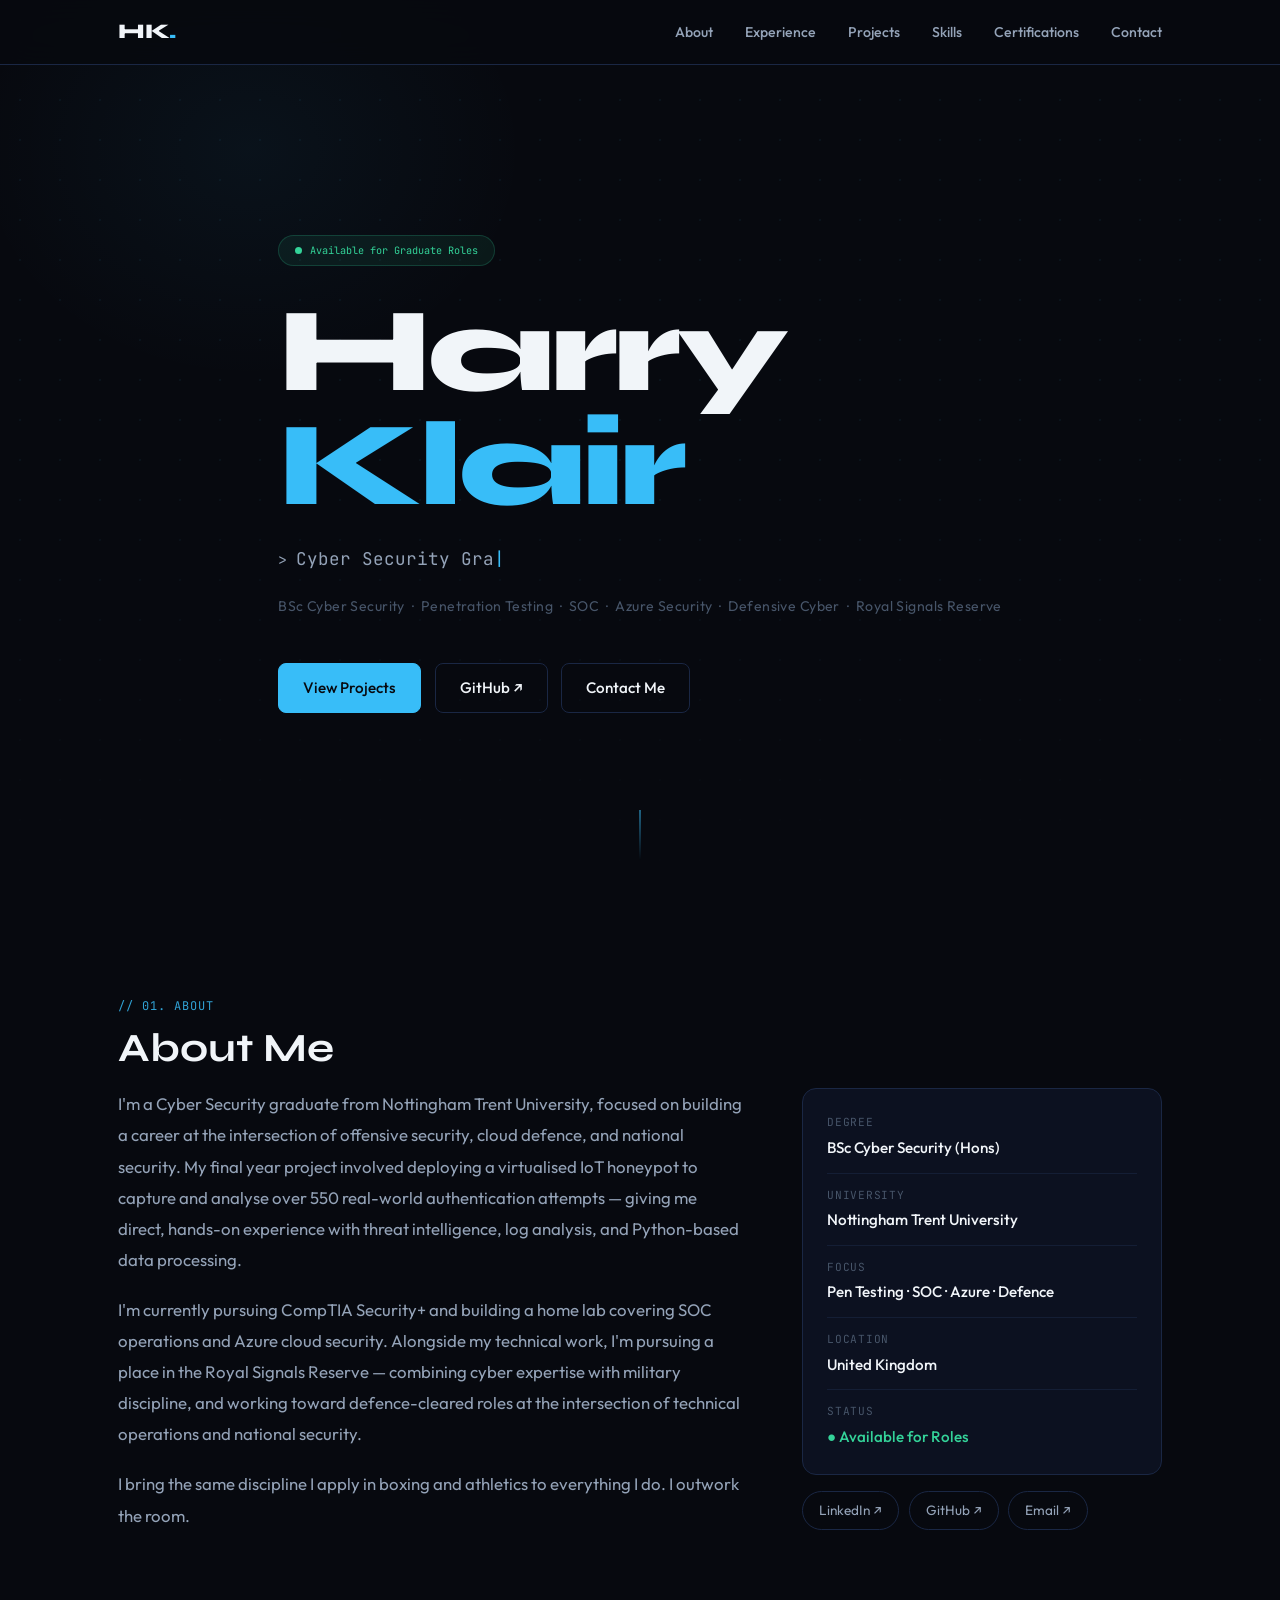
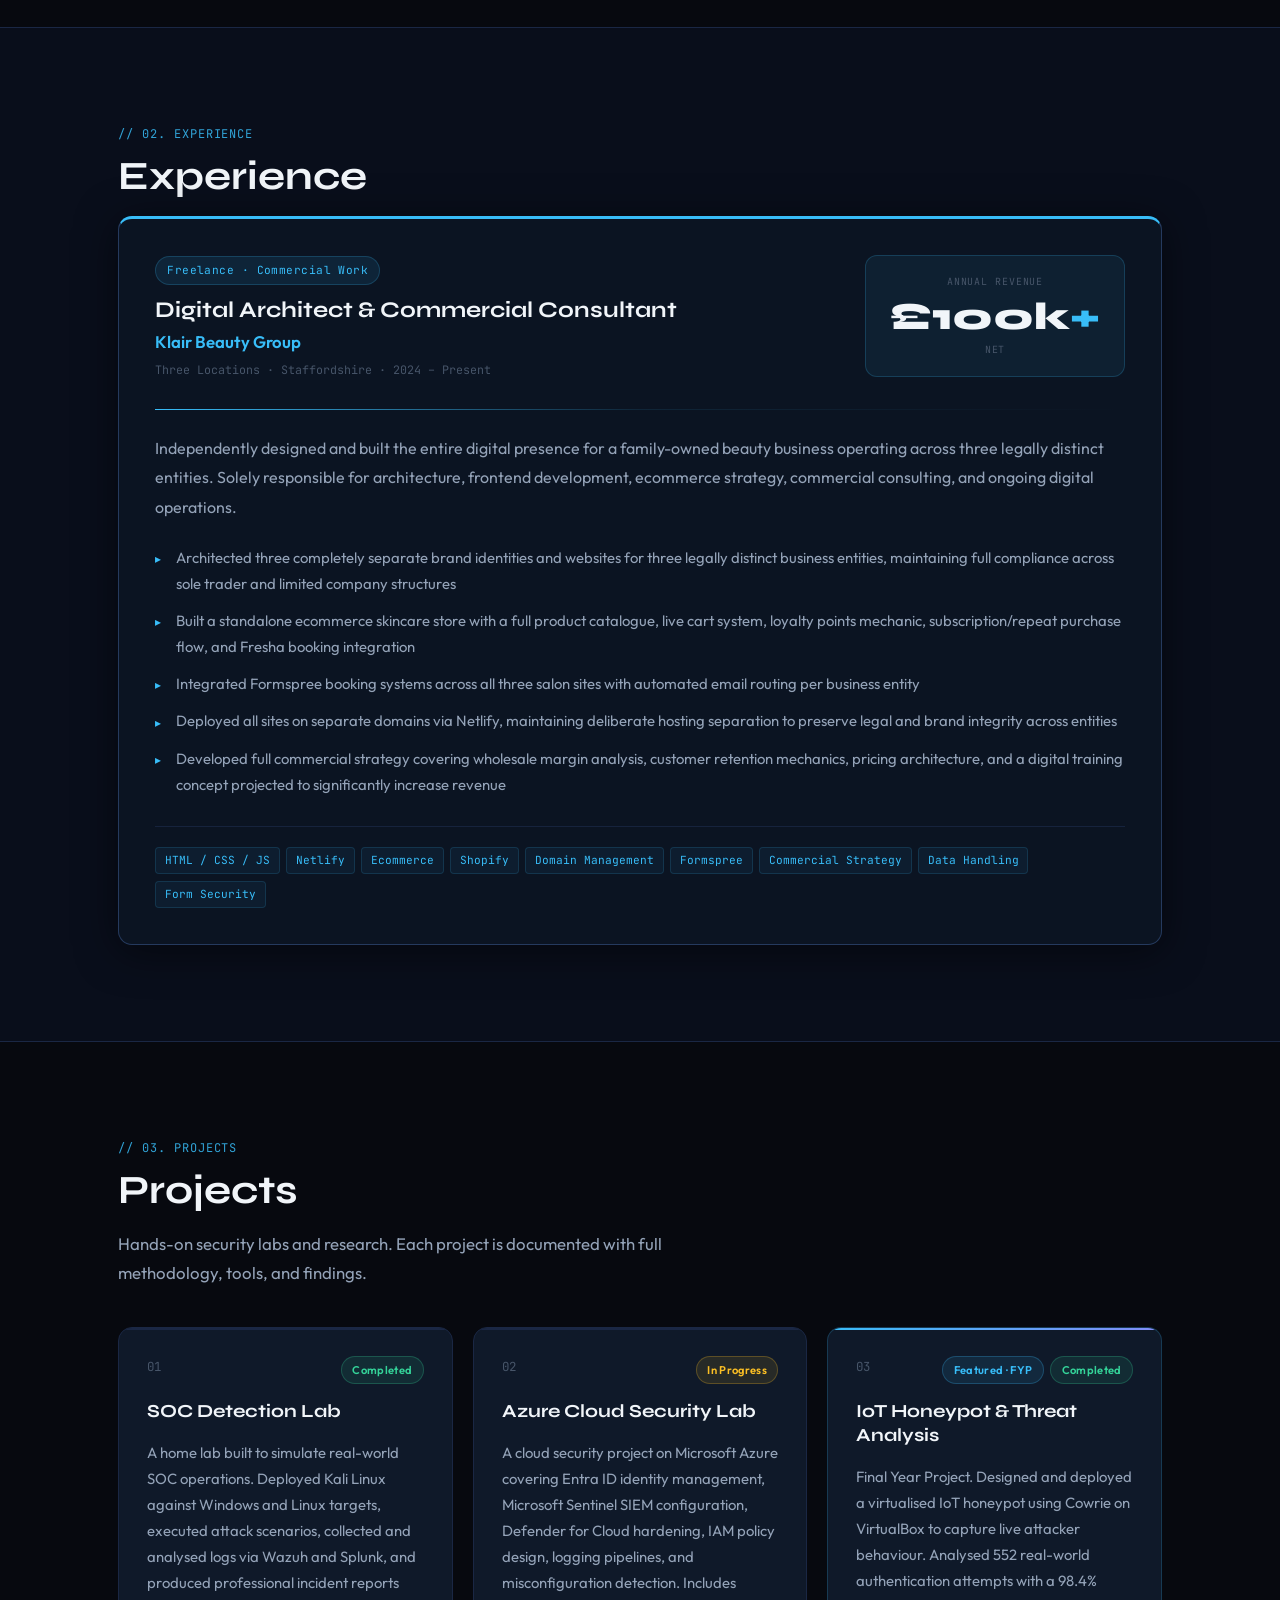
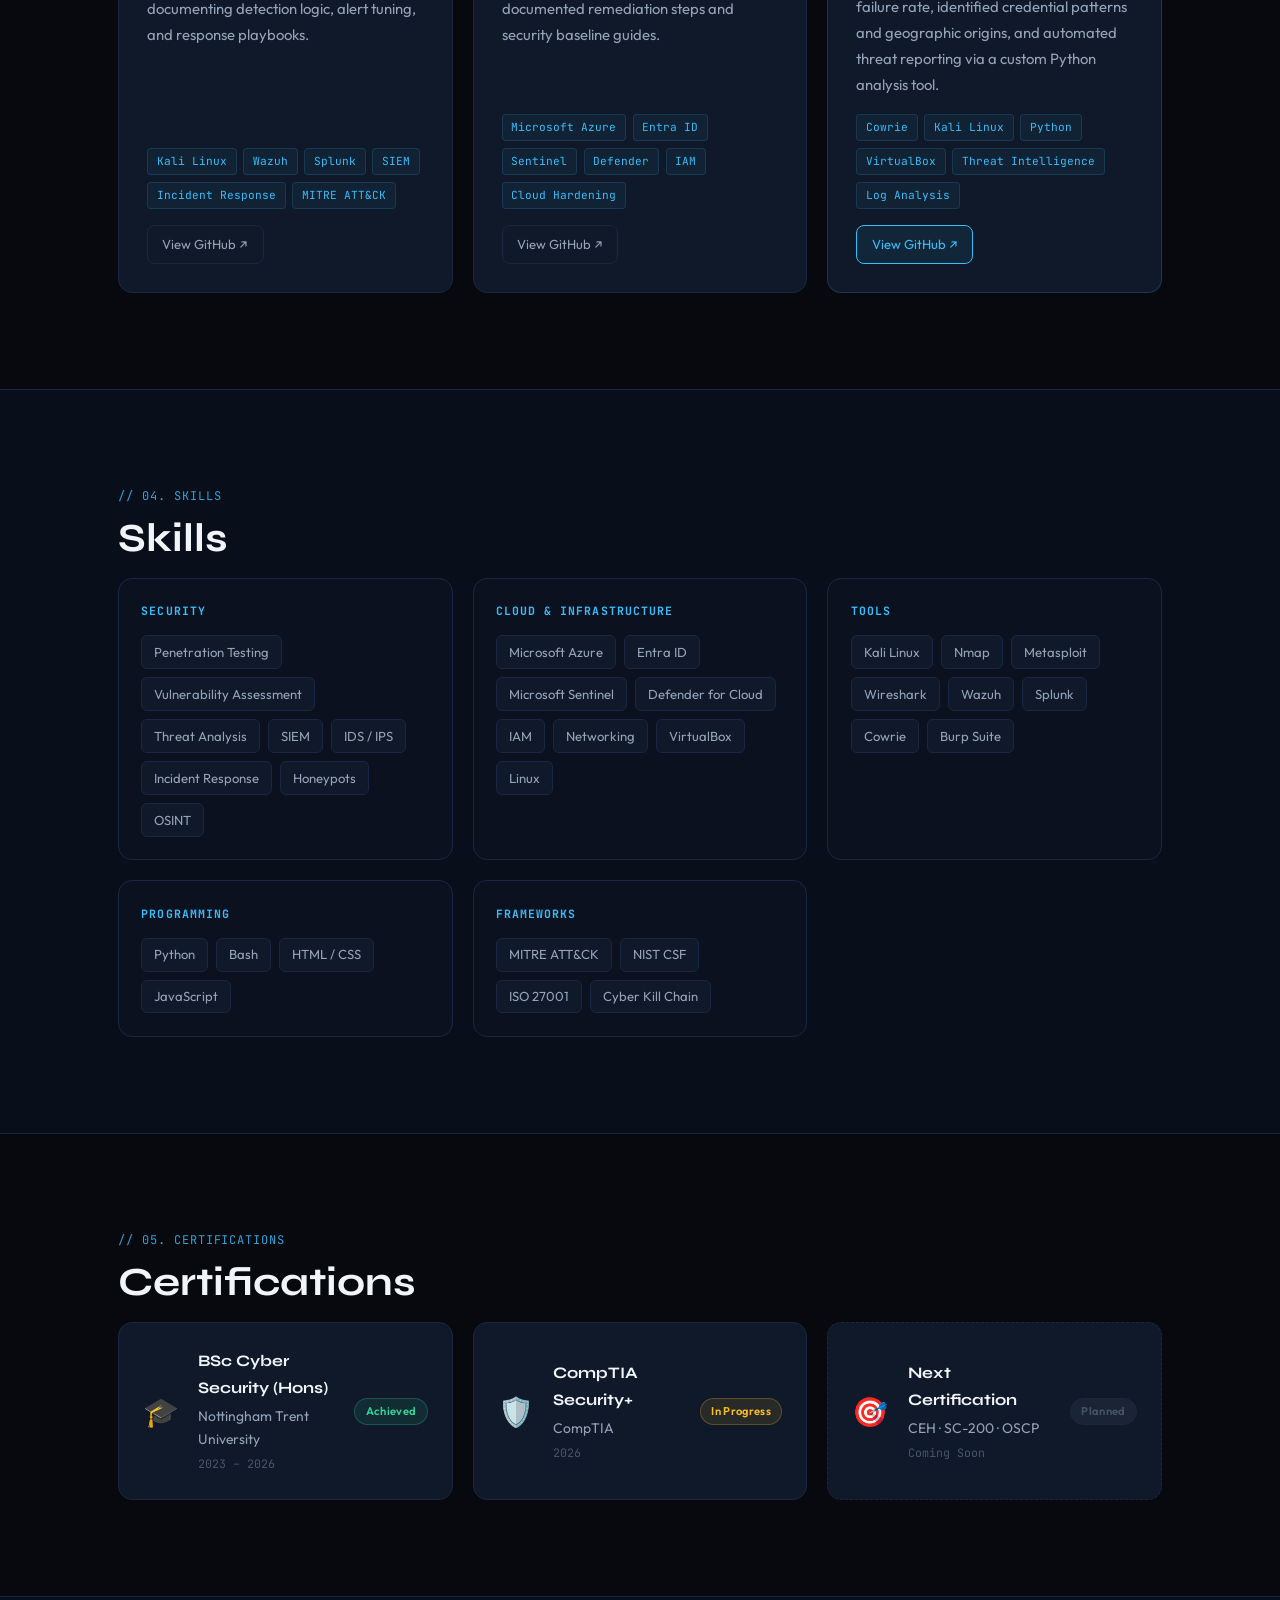
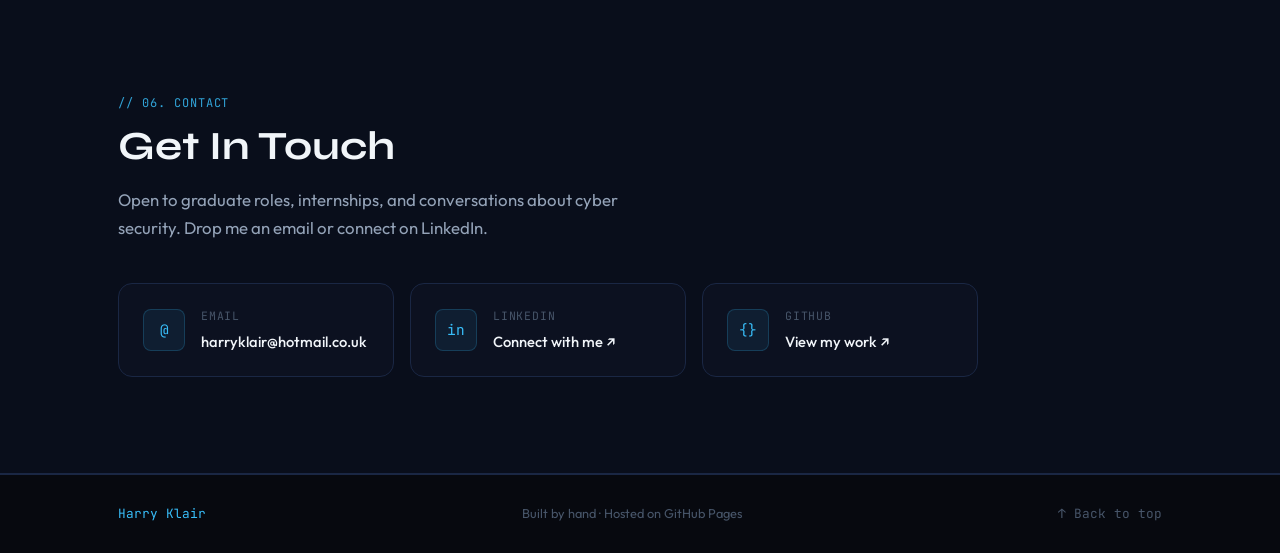
==== commit 57046932: "Add files via upload" ====
--- a/index.html
+++ b/index.html
@@ -1,494 +1,424 @@
 <!DOCTYPE html>
 <html lang="en">
 <head>
-  <meta charset="UTF-8" />
-  <meta name="viewport" content="width=device-width, initial-scale=1.0" />
-  <meta name="description" content="Harry Klair – Cyber Security Graduate specialising in Penetration Testing, SOC, Defensive Cyber, and Azure Security." />
-  <title>Harry Klair | Cyber Security</title>
-
-  <!-- Google Fonts: Syne (headings), Outfit (body), JetBrains Mono (code) -->
-  <link rel="preconnect" href="https://fonts.googleapis.com" />
-  <link rel="preconnect" href="https://fonts.gstatic.com" crossorigin />
-  <link href="https://fonts.googleapis.com/css2?family=Syne:wght@400;600;700;800&family=Outfit:wght@300;400;500;600&family=JetBrains+Mono:wght@400;500&display=swap" rel="stylesheet" />
-
-  <link rel="stylesheet" href="style.css" />
+<meta charset="UTF-8"/>
+<meta name="viewport" content="width=device-width, initial-scale=1.0"/>
+<meta name="description" content="Harry Klair – Cyber Security Graduate. Penetration Testing, SOC, Azure Security, Defensive Cyber."/>
+<title>Harry Klair | Cyber Security</title>
+<link rel="preconnect" href="https://fonts.googleapis.com"/>
+<link rel="preconnect" href="https://fonts.gstatic.com" crossorigin/>
+<link href="https://fonts.googleapis.com/css2?family=Syne:wght@400;600;700;800&family=Outfit:wght@300;400;500;600&family=JetBrains+Mono:wght@400;500&display=swap" rel="stylesheet"/>
+<style>
+*,*::before,*::after{box-sizing:border-box;margin:0;padding:0}
+html{scroll-behavior:smooth}
+body{background:#07090f;color:#f1f5f9;font-family:'Outfit',sans-serif;font-size:1rem;line-height:1.7;-webkit-font-smoothing:antialiased}
+a{color:inherit;text-decoration:none}
+ul{list-style:none}
+:root{
+  --accent:#38bdf8;--accent-dim:rgba(56,189,248,.08);--accent-glow:rgba(56,189,248,.15);
+  --green:#34d399;--amber:#fbbf24;
+  --bg:#07090f;--bg-card:#0c1120;--bg-elevated:#0f1929;--border:#1a2744;
+  --text-1:#f1f5f9;--text-2:#94a3b8;--text-3:#475569;
+  --fd:'Syne',sans-serif;--fb:'Outfit',sans-serif;--fm:'JetBrains Mono',monospace;
+  --ease:cubic-bezier(.4,0,.2,1);--r:8px;--rl:14px;
+}
+.mono{font-family:var(--fm);font-size:.85em}
+.accent{color:var(--accent)}
+.container{max-width:1100px;margin:0 auto;padding:0 1.75rem}
+.reveal{opacity:0;transform:translateY(24px);transition:opacity .6s var(--ease),transform .6s var(--ease)}
+.reveal.visible{opacity:1;transform:translateY(0)}
+.btn{display:inline-flex;align-items:center;gap:.4rem;padding:.7rem 1.5rem;border-radius:var(--r);font-family:var(--fb);font-size:.95rem;font-weight:500;cursor:pointer;border:1px solid transparent;transition:all .2s var(--ease);white-space:nowrap}
+.btn-p{background:var(--accent);color:#07090f;border-color:var(--accent)}
+.btn-p:hover{background:#7dd3fc;transform:translateY(-2px)}
+.btn-g{background:transparent;color:var(--text-1);border-color:var(--border)}
+.btn-g:hover{border-color:var(--accent);color:var(--accent);transform:translateY(-2px)}
+.btn-s{padding:.45rem .9rem;font-size:.82rem;background:transparent;border:1px solid var(--border);border-radius:var(--r);color:var(--text-2);transition:all .2s;display:inline-flex;align-items:center}
+.btn-s:hover{border-color:var(--accent);color:var(--accent)}
+.btn-sa{padding:.45rem .9rem;font-size:.82rem;background:var(--accent-dim);border:1px solid var(--accent);border-radius:var(--r);color:var(--accent);display:inline-flex;align-items:center;transition:all .2s}
+.btn-sa:hover{background:var(--accent-glow)}
+.tag{font-family:var(--fm);font-size:.7rem;padding:.2rem .55rem;background:rgba(56,189,248,.06);border:1px solid rgba(56,189,248,.15);border-radius:4px;color:var(--accent)}
+.stag{font-size:.82rem;padding:.3rem .75rem;background:var(--bg-elevated);border:1px solid var(--border);border-radius:6px;color:var(--text-2);transition:all .2s}
+.stag:hover{border-color:var(--accent);color:var(--text-1)}
+.badge{font-size:.7rem;font-weight:600;padding:.2rem .65rem;border-radius:100px;letter-spacing:.03em;white-space:nowrap}
+.bc{background:rgba(52,211,153,.1);color:var(--green);border:1px solid rgba(52,211,153,.25)}
+.bp{background:rgba(251,191,36,.1);color:var(--amber);border:1px solid rgba(251,191,36,.25)}
+.bf{background:rgba(56,189,248,.1);color:var(--accent);border:1px solid rgba(56,189,248,.25)}
+.bpl{background:rgba(148,163,184,.08);color:var(--text-3);border:1px solid var(--border)}
+.sec{padding:6rem 0}
+.sec-alt{background:#090e1b;border-top:1px solid var(--border);border-bottom:1px solid var(--border)}
+.slabel{font-family:var(--fm);font-size:.75rem;color:var(--accent);letter-spacing:.08em;margin-bottom:.5rem;opacity:.85}
+.sheading{font-family:var(--fd);font-size:clamp(1.8rem,4vw,2.5rem);font-weight:700;margin-bottom:1rem;line-height:1.2}
+.ssub{color:var(--text-2);max-width:560px;margin-bottom:2.5rem;font-size:1.05rem}
+
+/* NAV */
+.nav{position:fixed;top:0;left:0;right:0;z-index:100;background:rgba(7,9,15,.9);backdrop-filter:blur(14px);border-bottom:1px solid var(--border)}
+.nav-inner{max-width:1100px;margin:0 auto;padding:0 1.75rem;height:64px;display:flex;align-items:center;justify-content:space-between}
+.nav-logo{font-family:var(--fd);font-size:1.3rem;font-weight:800;letter-spacing:-.02em;transition:color .2s}
+.nav-logo:hover{color:var(--accent)}
+.nav-links{display:flex;gap:2rem}
+.nav-link{font-size:.88rem;font-weight:500;color:var(--text-2);transition:color .2s;position:relative}
+.nav-link::after{content:'';position:absolute;bottom:-3px;left:0;width:0;height:1px;background:var(--accent);transition:width .25s var(--ease)}
+.nav-link:hover,.nav-link.active{color:var(--text-1)}
+.nav-link:hover::after,.nav-link.active::after{width:100%}
+.nav-ham{display:none;flex-direction:column;gap:5px;background:none;border:none;cursor:pointer;padding:4px}
+.nav-ham span{display:block;width:24px;height:2px;background:var(--text-2);border-radius:2px;transition:all .3s var(--ease)}
+.nav-ham.open span:nth-child(1){transform:translateY(7px) rotate(45deg)}
+.nav-ham.open span:nth-child(2){opacity:0}
+.nav-ham.open span:nth-child(3){transform:translateY(-7px) rotate(-45deg)}
+.nav-mob{display:none;flex-direction:column;padding:1rem 1.75rem 1.5rem;border-top:1px solid var(--border);gap:.2rem}
+.nav-mob.open{display:flex}
+.nav-mob a{padding:.65rem 0;font-size:1rem;color:var(--text-2);border-bottom:1px solid rgba(26,39,68,.5);transition:color .2s}
+.nav-mob a:hover{color:var(--accent)}
+
+/* HERO */
+.hero{position:relative;min-height:100vh;display:flex;align-items:center;padding:9rem 1.75rem 6rem;overflow:hidden}
+.hero-bg{position:absolute;inset:0;background-image:radial-gradient(rgba(56,189,248,.05) 1px,transparent 1px);background-size:40px 40px;pointer-events:none}
+.hero-bg::after{content:'';position:absolute;inset:0;background:linear-gradient(to bottom,transparent 50%,#07090f 100%)}
+.hero-glow{position:absolute;top:-100px;left:-50px;width:600px;height:500px;background:radial-gradient(ellipse,rgba(56,189,248,.05),transparent 65%);pointer-events:none}
+.hero-content{position:relative;z-index:1;max-width:820px;margin:0 auto}
+.hero-badge{display:inline-flex;align-items:center;gap:.5rem;background:rgba(52,211,153,.08);border:1px solid rgba(52,211,153,.2);border-radius:100px;padding:.35rem 1rem;font-family:var(--fm);font-size:.75rem;color:var(--green);margin-bottom:1.75rem;animation:fadeDown .6s var(--ease) both}
+.bdot{width:7px;height:7px;border-radius:50%;background:var(--green);animation:pulse 2s ease-in-out infinite}
+.hero-name{font-family:var(--fd);font-size:clamp(4rem,11vw,7.5rem);font-weight:800;line-height:.95;letter-spacing:-.04em;margin-bottom:1.4rem;animation:fadeUp .7s .1s var(--ease) both}
+.hero-role{font-family:var(--fm);font-size:clamp(.9rem,2vw,1.1rem);color:var(--text-2);margin-bottom:1.2rem;min-height:1.8em;animation:fadeUp .7s .2s var(--ease) both}
+.cursor{color:var(--accent);animation:blink 1s step-end infinite}
+.hero-tag{color:var(--text-3);font-size:.88rem;letter-spacing:.03em;margin-bottom:2.75rem;animation:fadeUp .7s .3s var(--ease) both}
+.hero-ctas{display:flex;flex-wrap:wrap;gap:.85rem;animation:fadeUp .7s .4s var(--ease) both}
+.scroll-wrap{position:absolute;bottom:2.5rem;left:50%;transform:translateX(-50%);z-index:1}
+.scroll-line{width:1px;height:50px;background:linear-gradient(to bottom,var(--accent),transparent);animation:scrollPulse 2s ease-in-out infinite}
+
+/* ABOUT */
+.about-grid{display:grid;grid-template-columns:1fr 360px;gap:3.5rem;align-items:start}
+.about-p{color:var(--text-2);margin-bottom:1.2rem;font-size:1.05rem;line-height:1.85}
+.about-p:last-child{margin-bottom:0}
+.facts{background:var(--bg-card);border:1px solid var(--border);border-radius:var(--rl);padding:1.5rem;margin-bottom:1rem}
+.fact{display:flex;flex-direction:column;gap:.15rem;padding:.75rem 0;border-bottom:1px solid rgba(26,39,68,.6)}
+.fact:last-child{border-bottom:none;padding-bottom:0}
+.fact:first-child{padding-top:0}
+.fact-l{color:var(--text-3);font-family:var(--fm);font-size:.7rem;text-transform:uppercase;letter-spacing:.07em}
+.fact-v{color:var(--text-1);font-size:.95rem;font-weight:500}
+.alinks{display:flex;flex-wrap:wrap;gap:.6rem}
+.lpill{display:inline-block;padding:.45rem 1rem;border:1px solid var(--border);border-radius:100px;font-size:.85rem;color:var(--text-2);transition:all .2s}
+.lpill:hover{border-color:var(--accent);color:var(--accent)}
+
+/* EXPERIENCE */
+.exp{background:#0b1422;border:1px solid #253a5e;border-top:3px solid var(--accent);border-radius:var(--rl);padding:2.25rem;box-shadow:0 6px 40px rgba(0,0,0,.5)}
+.exp-top{display:flex;justify-content:space-between;align-items:flex-start;gap:2rem;margin-bottom:1.75rem}
+.exp-left{flex:1}
+.exp-pill{display:inline-block;font-family:var(--fm);font-size:.7rem;color:var(--accent);background:rgba(56,189,248,.1);border:1px solid rgba(56,189,248,.2);padding:.22rem .7rem;border-radius:100px;margin-bottom:.75rem;letter-spacing:.04em}
+.exp-title{font-family:var(--fd);font-size:1.4rem;font-weight:700;color:#f1f5f9;margin-bottom:.3rem;line-height:1.2}
+.exp-co{font-size:1.05rem;font-weight:600;color:var(--accent);margin-bottom:.25rem}
+.exp-meta{font-family:var(--fm);font-size:.73rem;color:var(--text-3)}
+.exp-stat{flex-shrink:0;background:rgba(56,189,248,.07);border:1px solid rgba(56,189,248,.2);border-radius:12px;padding:1.1rem 1.5rem;text-align:center;min-width:140px}
+.est-label{display:block;font-family:var(--fm);font-size:.62rem;color:var(--text-3);text-transform:uppercase;letter-spacing:.09em;margin-bottom:.5rem}
+.est-val{display:block;font-family:var(--fd);font-size:2.4rem;font-weight:800;color:#f1f5f9;line-height:1;margin-bottom:.3rem}
+.est-sub{display:block;font-family:var(--fm);font-size:.62rem;color:var(--text-3);text-transform:uppercase;letter-spacing:.07em}
+.exp-div{height:1px;background:linear-gradient(to right,var(--accent),rgba(56,189,248,.1),transparent);margin-bottom:1.5rem}
+.exp-sum{color:var(--text-2);font-size:1rem;line-height:1.85;margin-bottom:1.4rem}
+.exp-ul{display:flex;flex-direction:column;gap:.7rem;margin-bottom:1.75rem;padding:0}
+.exp-ul li{color:var(--text-2);font-size:.93rem;line-height:1.75;padding-left:1.3rem;position:relative}
+.exp-ul li::before{content:'▸';position:absolute;left:0;color:var(--accent);font-size:.75rem;top:.2rem}
+.exp-tags{display:flex;flex-wrap:wrap;gap:.4rem;padding-top:1.25rem;border-top:1px solid rgba(26,39,68,.8)}
+
+/* PROJECTS */
+.pgrid{display:grid;grid-template-columns:repeat(auto-fit,minmax(300px,1fr));gap:1.25rem}
+.pcard{background:var(--bg-elevated);border:1px solid var(--border);border-radius:var(--rl);padding:1.75rem;display:flex;flex-direction:column;gap:1rem;transition:transform .25s var(--ease),border-color .25s,box-shadow .25s;position:relative;overflow:hidden}
+.pcard::before{content:'';position:absolute;top:0;left:0;right:0;height:2px;background:var(--border);transition:background .25s}
+.pcard:hover{transform:translateY(-4px);border-color:rgba(56,189,248,.25);box-shadow:0 12px 40px rgba(0,0,0,.4)}
+.pcard:hover::before{background:var(--accent)}
+.pcard-feat{border-color:rgba(56,189,248,.2)}
+.pcard-feat::before{background:linear-gradient(90deg,var(--accent),#818cf8)}
+.ptop{display:flex;justify-content:space-between;align-items:flex-start;flex-wrap:wrap;gap:.5rem}
+.pnum{font-family:var(--fm);font-size:.78rem;color:var(--text-3)}
+.pbadges{display:flex;gap:.4rem;flex-wrap:wrap}
+.ptitle{font-family:var(--fd);font-size:1.15rem;font-weight:700;color:var(--text-1);line-height:1.3}
+.pdesc{color:var(--text-2);font-size:.93rem;line-height:1.75;flex:1}
+.ptags{display:flex;flex-wrap:wrap;gap:.4rem}
+.pact{margin-top:auto}
+
+/* SKILLS */
+.sgrid{display:grid;grid-template-columns:repeat(auto-fit,minmax(250px,1fr));gap:1.25rem}
+.sgrp{background:var(--bg-card);border:1px solid var(--border);border-radius:var(--rl);padding:1.4rem}
+.sgrp-t{font-family:var(--fm);font-size:.72rem;color:var(--accent);text-transform:uppercase;letter-spacing:.09em;margin-bottom:.9rem}
+.stags{display:flex;flex-wrap:wrap;gap:.5rem}
+
+/* CERTS */
+.cgrid{display:grid;grid-template-columns:repeat(auto-fit,minmax(280px,1fr));gap:1.25rem}
+.ccard{background:var(--bg-elevated);border:1px solid var(--border);border-radius:var(--rl);padding:1.5rem;display:flex;align-items:center;gap:1.2rem;transition:all .25s var(--ease)}
+.ccard:hover{border-color:rgba(56,189,248,.25);transform:translateY(-2px)}
+.ccard-dim{opacity:.5;border-style:dashed}
+.cicon{font-size:1.8rem;flex-shrink:0}
+.cbody{flex:1}
+.ctitle{font-family:var(--fd);font-size:1rem;font-weight:700;color:var(--text-1);margin-bottom:.2rem}
+.cissuer{color:var(--text-2);font-size:.87rem}
+.cyear{font-family:var(--fm);color:var(--text-3);font-size:.73rem;margin-top:.2rem}
+
+/* CONTACT */
+.cntgrid{display:grid;grid-template-columns:repeat(auto-fit,minmax(240px,1fr));gap:1rem;max-width:860px}
+.cntcard{display:flex;align-items:center;gap:1rem;background:var(--bg-card);border:1px solid var(--border);border-radius:var(--rl);padding:1.4rem 1.5rem;transition:all .25s var(--ease)}
+.cntcard:hover{border-color:rgba(56,189,248,.3);transform:translateY(-2px);box-shadow:0 8px 24px rgba(0,0,0,.3)}
+.cnticon{font-family:var(--fm);font-size:.9rem;width:42px;height:42px;background:var(--accent-dim);border:1px solid rgba(56,189,248,.2);border-radius:8px;display:flex;align-items:center;justify-content:center;color:var(--accent);flex-shrink:0}
+.cntlabel{font-size:.72rem;color:var(--text-3);text-transform:uppercase;letter-spacing:.07em;margin-bottom:.2rem;font-family:var(--fm)}
+.cntval{color:var(--text-1);font-size:.92rem;font-weight:500}
+
+/* FOOTER */
+.footer{border-top:1px solid var(--border);padding:1.75rem 0}
+.finner{display:flex;align-items:center;justify-content:space-between;flex-wrap:wrap;gap:.75rem}
+.fname{font-family:var(--fm);color:var(--accent);font-size:.8rem}
+.fcopy{color:var(--text-3);font-size:.8rem}
+.ftop{color:var(--text-3);font-family:var(--fm);font-size:.8rem;transition:color .2s}
+.ftop:hover{color:var(--accent)}
+
+@keyframes fadeDown{from{opacity:0;transform:translateY(-12px)}to{opacity:1;transform:translateY(0)}}
+@keyframes fadeUp{from{opacity:0;transform:translateY(20px)}to{opacity:1;transform:translateY(0)}}
+@keyframes blink{0%,100%{opacity:1}50%{opacity:0}}
+@keyframes pulse{0%,100%{opacity:1;transform:scale(1)}50%{opacity:.5;transform:scale(.85)}}
+@keyframes scrollPulse{0%,100%{opacity:.4}50%{opacity:1}}
+
+@media(max-width:900px){.about-grid{grid-template-columns:1fr}}
+@media(max-width:768px){
+  .sec{padding:5rem 0}
+  .nav-links{display:none}
+  .nav-ham{display:flex}
+  .hero{padding:7.5rem 1.5rem 5rem}
+  .hero-ctas{flex-direction:column;align-items:flex-start}
+  .hero-ctas .btn{width:100%;justify-content:center}
+  .scroll-wrap{display:none}
+  .finner{flex-direction:column;text-align:center}
+}
+@media(max-width:600px){
+  .exp-top{flex-direction:column}
+  .exp-stat{width:100%;text-align:left}
+  .pgrid,.cgrid,.cntgrid{grid-template-columns:1fr}
+}
+</style>
 </head>
 <body>
 
-  <!-- ============================================================
-       NAVIGATION
-  ============================================================ -->
-  <nav class="nav" id="navbar">
-    <div class="nav__inner">
-      <!-- Logo / name -->
-      <a href="#hero" class="nav__logo">HK<span class="accent">.</span></a>
-
-      <!-- Desktop links -->
-      <ul class="nav__links" id="navLinks">
-        <li><a href="#about" class="nav__link">About</a></li>
-        <li><a href="#experience" class="nav__link">Experience</a></li>
-        <li><a href="#projects" class="nav__link">Projects</a></li>
-        <li><a href="#skills" class="nav__link">Skills</a></li>
-        <li><a href="#certifications" class="nav__link">Certifications</a></li>
-        <li><a href="#contact" class="nav__link">Contact</a></li>
+<nav class="nav" id="nb">
+  <div class="nav-inner">
+    <a href="#hero" class="nav-logo">HK<span class="accent">.</span></a>
+    <ul class="nav-links">
+      <li><a href="#about" class="nav-link">About</a></li>
+      <li><a href="#experience" class="nav-link">Experience</a></li>
+      <li><a href="#projects" class="nav-link">Projects</a></li>
+      <li><a href="#skills" class="nav-link">Skills</a></li>
+      <li><a href="#certifications" class="nav-link">Certifications</a></li>
+      <li><a href="#contact" class="nav-link">Contact</a></li>
+    </ul>
+    <button class="nav-ham" id="ham" aria-label="Toggle menu"><span></span><span></span><span></span></button>
+  </div>
+  <div class="nav-mob" id="mob">
+    <a href="#about" class="nav-mob">About</a>
+    <a href="#experience" class="nav-mob">Experience</a>
+    <a href="#projects" class="nav-mob">Projects</a>
+    <a href="#skills" class="nav-mob">Skills</a>
+    <a href="#certifications" class="nav-mob">Certifications</a>
+    <a href="#contact" class="nav-mob">Contact</a>
+  </div>
+</nav>
+
+<section class="hero" id="hero">
+  <div class="hero-bg" aria-hidden="true"></div>
+  <div class="hero-glow" aria-hidden="true"></div>
+  <div class="hero-content">
+    <div class="hero-badge"><span class="bdot"></span><span class="mono">Available for Graduate Roles</span></div>
+    <h1 class="hero-name">Harry<br/><span class="accent">Klair</span></h1>
+    <p class="hero-role"><span class="mono">&gt; </span><span id="typed"></span><span class="cursor">|</span></p>
+    <p class="hero-tag">BSc Cyber Security &nbsp;·&nbsp; Penetration Testing &nbsp;·&nbsp; SOC &nbsp;·&nbsp; Azure Security &nbsp;·&nbsp; Defensive Cyber &nbsp;·&nbsp; Royal Signals Reserve</p>
+    <div class="hero-ctas">
+      <a href="#projects" class="btn btn-p">View Projects</a>
+      <a href="https://github.com/HarryKlrr" target="_blank" rel="noopener" class="btn btn-g">GitHub ↗</a>
+      <a href="#contact" class="btn btn-g">Contact Me</a>
+    </div>
+  </div>
+  <div class="scroll-wrap" aria-hidden="true"><div class="scroll-line"></div></div>
+</section>
+
+<section class="sec" id="about">
+  <div class="container">
+    <div class="slabel mono">// 01. ABOUT</div>
+    <h2 class="sheading reveal">About Me</h2>
+    <div class="about-grid">
+      <div class="reveal">
+        <p class="about-p">I'm a Cyber Security graduate from Nottingham Trent University, focused on building a career at the intersection of offensive security, cloud defence, and national security. My final year project involved deploying a virtualised IoT honeypot to capture and analyse over 550 real-world authentication attempts — giving me direct, hands-on experience with threat intelligence, log analysis, and Python-based data processing.</p>
+        <p class="about-p">I'm currently pursuing CompTIA Security+ and building a home lab covering SOC operations and Azure cloud security. Alongside my technical work, I'm pursuing a place in the Royal Signals Reserve — combining cyber expertise with military discipline, and working toward defence-cleared roles at the intersection of technical operations and national security.</p>
+        <p class="about-p">I bring the same discipline I apply in boxing and athletics to everything I do. I outwork the room.</p>
+      </div>
+      <div class="reveal">
+        <div class="facts">
+          <div class="fact"><span class="fact-l">Degree</span><span class="fact-v">BSc Cyber Security (Hons)</span></div>
+          <div class="fact"><span class="fact-l">University</span><span class="fact-v">Nottingham Trent University</span></div>
+          <div class="fact"><span class="fact-l">Focus</span><span class="fact-v">Pen Testing · SOC · Azure · Defence</span></div>
+          <div class="fact"><span class="fact-l">Location</span><span class="fact-v">United Kingdom</span></div>
+          <div class="fact"><span class="fact-l">Status</span><span class="fact-v" style="color:var(--green)">● Available for Roles</span></div>
+        </div>
+        <div class="alinks">
+          <a href="https://www.linkedin.com/in/harry-klair-4a993b224/" target="_blank" rel="noopener" class="lpill">LinkedIn ↗</a>
+          <a href="https://github.com/HarryKlrr" target="_blank" rel="noopener" class="lpill">GitHub ↗</a>
+          <a href="mailto:harryklair@hotmail.co.uk" class="lpill">Email ↗</a>
+        </div>
+      </div>
+    </div>
+  </div>
+</section>
+
+<section class="sec sec-alt" id="experience">
+  <div class="container">
+    <div class="slabel mono">// 02. EXPERIENCE</div>
+    <h2 class="sheading reveal">Experience</h2>
+    <div class="exp reveal">
+      <div class="exp-top">
+        <div class="exp-left">
+          <div class="exp-pill">Freelance · Commercial Work</div>
+          <h3 class="exp-title">Digital Architect &amp; Commercial Consultant</h3>
+          <p class="exp-co">Klair Beauty Group</p>
+          <p class="exp-meta mono">Three Locations · Staffordshire · 2024 – Present</p>
+        </div>
+        <div class="exp-stat">
+          <span class="est-label">Annual Revenue</span>
+          <span class="est-val">£100k<span class="accent">+</span></span>
+          <span class="est-sub">net</span>
+        </div>
+      </div>
+      <div class="exp-div"></div>
+      <p class="exp-sum">Independently designed and built the entire digital presence for a family-owned beauty business operating across three legally distinct entities. Solely responsible for architecture, frontend development, ecommerce strategy, commercial consulting, and ongoing digital operations.</p>
+      <ul class="exp-ul">
+        <li>Architected three completely separate brand identities and websites for three legally distinct business entities, maintaining full compliance across sole trader and limited company structures</li>
+        <li>Built a standalone ecommerce skincare store with a full product catalogue, live cart system, loyalty points mechanic, subscription/repeat purchase flow, and Fresha booking integration</li>
+        <li>Integrated Formspree booking systems across all three salon sites with automated email routing per business entity</li>
+        <li>Deployed all sites on separate domains via Netlify, maintaining deliberate hosting separation to preserve legal and brand integrity across entities</li>
+        <li>Developed full commercial strategy covering wholesale margin analysis, customer retention mechanics, pricing architecture, and a digital training concept projected to significantly increase revenue</li>
       </ul>
-
-      <!-- Hamburger (mobile) -->
-      <button class="nav__hamburger" id="hamburger" aria-label="Toggle menu">
-        <span></span>
-        <span></span>
-        <span></span>
-      </button>
-    </div>
-
-    <!-- Mobile dropdown -->
-    <div class="nav__mobile" id="mobileMenu">
-      <a href="#about" class="nav__mobile-link">About</a>
-      <a href="#projects" class="nav__mobile-link">Projects</a>
-      <a href="#skills" class="nav__mobile-link">Skills</a>
-      <a href="#certifications" class="nav__mobile-link">Certifications</a>
-      <a href="#contact" class="nav__mobile-link">Contact</a>
-    </div>
-  </nav>
-
-
-  <!-- ============================================================
-       HERO
-  ============================================================ -->
-  <section class="hero" id="hero">
-    <!-- Subtle dot-grid background (CSS only) -->
-    <div class="hero__grid" aria-hidden="true"></div>
-
-    <div class="hero__content">
-      <!-- Status badge -->
-      <div class="hero__badge">
-        <span class="badge__dot"></span>
-        <span class="mono">Available for Graduate Roles</span>
-      </div>
-
-      <!-- Name -->
-      <h1 class="hero__name">Harry<br /><span class="accent">Klair</span></h1>
-
-      <!-- Typing animation subtitle -->
-      <p class="hero__role">
-        <span class="mono">&gt; </span>
-        <span id="typedText" class="hero__typed"></span>
-        <span class="cursor">|</span>
-      </p>
-
-      <!-- Short tagline -->
-      <p class="hero__tagline">
-        BSc Cyber Security · Penetration Testing · Defensive Cyber · Azure Security · Future Royal Signals Reserve
-      </p>
-
-      <!-- CTA buttons -->
-      <div class="hero__ctas">
-        <a href="#projects" class="btn btn--primary">View Projects</a>
-        <a href="https://github.com/HarryKlrr" target="_blank" rel="noopener" class="btn btn--ghost">GitHub ↗</a>
-        <a href="#contact" class="btn btn--ghost">Contact Me</a>
-      </div>
-    </div>
-
-    <!-- Scroll indicator -->
-    <div class="hero__scroll" aria-hidden="true">
-      <div class="scroll__line"></div>
-    </div>
-  </section>
-
-
-  <!-- ============================================================
-       ABOUT
-  ============================================================ -->
-  <section class="section" id="about">
-    <div class="container">
-      <div class="section__label mono">// 01. ABOUT</div>
-      <h2 class="section__heading reveal">About Me</h2>
-
-      <div class="about__grid">
-        <div class="about__text reveal">
-          <p>
-            I'm a Cyber Security graduate from Nottingham Trent University, focused on building a career at the intersection of
-            offensive security, cloud defence, and national security. My degree project involved deploying a
-            virtualised IoT honeypot system to capture and analyse real-world attacker behaviour — giving me hands-on
-            experience with threat intelligence, log analysis, and Python-based data analysis.
-          </p>
-          <p>
-            I'm currently working towards CompTIA Security+ and building out my home lab to develop practical skills
-            in penetration testing and Azure cloud security. Alongside my technical work, I'm pursuing a place in the
-            Royal Signals Reserve — combining cyber expertise with military discipline and eventually targeting
-            defence-cleared roles.
-          </p>
-          <p>
-            I bring the mentality of an athlete to everything I do — disciplined, consistent, and always pushing
-            further. I outwork the room.
-          </p>
-        </div>
-
-        <!-- Quick facts panel -->
-        <div class="about__facts reveal">
-          <div class="facts__card">
-            <div class="fact">
-              <span class="fact__label mono">Degree</span>
-              <span class="fact__value">BSc Cyber Security (Hons)</span>
-            </div>
-            <div class="fact">
-              <span class="fact__label mono">University</span>
-              <span class="fact__value">Nottingham Trent University</span>
-            </div>
-            <div class="fact">
-              <span class="fact__label mono">Focus</span>
-              <span class="fact__value">Pen Testing · SOC · Azure · Defence</span>
-            </div>
-            <div class="fact">
-              <span class="fact__label mono">Location</span>
-              <span class="fact__value">United Kingdom</span>
-            </div>
-            <div class="fact">
-              <span class="fact__label mono">Status</span>
-              <span class="fact__value status--available">● Available for Roles</span>
-            </div>
-          </div>
-
-          <!-- Links -->
-          <div class="about__links">
-            <a href="https://www.linkedin.com/in/harry-klair-4a993b224/" target="_blank" rel="noopener" class="link-pill">LinkedIn ↗</a>
-            <a href="https://github.com/HarryKlrr" target="_blank" rel="noopener" class="link-pill">GitHub ↗</a>
-            <a href="mailto:harryklair@hotmail.co.uk" class="link-pill">Email ↗</a>
-          </div>
-        </div>
-      </div>
-    </div>
-  </section>
-
-
-  <!-- ============================================================
-       EXPERIENCE
-  ============================================================ -->
-  <section class="section section--dark" id="experience">
-    <div class="container">
-      <div class="section__label mono">// 02. EXPERIENCE</div>
-      <h2 class="section__heading reveal">Experience</h2>
-
-      <div class="exp-card reveal">
-
-        <div class="exp-card__top">
-          <div class="exp-card__left">
-            <div class="exp-card__pill mono">Freelance · Commercial</div>
-            <h3 class="exp-card__title">Digital Architect &amp; Commercial Consultant</h3>
-            <p class="exp-card__company">Klair Beauty Group</p>
-            <p class="exp-card__meta mono">Three Locations · Staffordshire · 2024 – Present</p>
-          </div>
-          <div class="exp-card__stat">
-            <span class="exp-card__stat-label mono">Annual Revenue</span>
-            <span class="exp-card__stat-value">£100k<span class="accent">+</span></span>
-            <span class="exp-card__stat-sub mono">net</span>
-          </div>
-        </div>
-
-        <div class="exp-card__divider"></div>
-
-        <p class="exp-card__summary">
-          Independently designed and built the entire digital presence for a family-owned beauty business
-          operating across three legally distinct entities. Responsible for architecture, development,
-          commercial strategy, and ongoing digital operations.
-        </p>
-
-        <ul class="exp-card__list">
-          <li>Architected three separate brand identities and websites for three legally distinct business entities, maintaining full compliance across sole trader and limited company structures</li>
-          <li>Built a standalone ecommerce skincare store with full product catalogue, live cart, loyalty points mechanic, subscription flow, and Fresha booking integration</li>
-          <li>Integrated Formspree booking systems across all three salon sites with automated email delivery per business entity</li>
-          <li>Deployed sites on separate domains via Netlify with deliberate hosting separation to maintain legal and brand integrity</li>
-          <li>Developed full commercial strategy including wholesale margin analysis, customer retention mechanics, pricing strategy, and a digital training concept projected to significantly increase revenue</li>
-        </ul>
-
-        <div class="exp-card__tags">
-          <span class="tag">HTML / CSS / JS</span>
-          <span class="tag">Netlify</span>
-          <span class="tag">Ecommerce</span>
-          <span class="tag">Shopify</span>
-          <span class="tag">Domain Management</span>
-          <span class="tag">Formspree</span>
-          <span class="tag">Commercial Strategy</span>
-          <span class="tag">Data Handling</span>
-          <span class="tag">Form Security</span>
-        </div>
-
-      </div>
-    </div>
-  </section>
-
-
-  <!-- ============================================================
-       PROJECTS
-  ============================================================ -->
-  <section class="section section--dark" id="projects">
-    <div class="container">
-      <div class="section__label mono">// 03. PROJECTS</div>
-      <h2 class="section__heading reveal">Projects</h2>
-      <p class="section__sub reveal">Hands-on security labs and research. Click GitHub to view full documentation.</p>
-
-      <div class="projects__grid">
-
-        <!-- Project 1: SOC Detection Lab -->
-        <div class="project-card reveal">
-          <div class="project-card__top">
-            <span class="project-card__num mono">01</span>
-            <span class="project-card__status status--complete">Completed</span>
-          </div>
-          <h3 class="project-card__title">SOC Detection Lab</h3>
-          <p class="project-card__desc">
-            A home lab environment built to simulate real-world SOC operations. Used Kali Linux and Windows/Linux targets
-            to execute attack scenarios, collected logs via Wazuh/Splunk, and produced professional incident reports
-            documenting detection logic, alert tuning, and response playbooks.
-          </p>
-          <div class="project-card__tags">
-            <span class="tag">Kali Linux</span>
-            <span class="tag">Wazuh</span>
-            <span class="tag">Splunk</span>
-            <span class="tag">SIEM</span>
-            <span class="tag">Incident Response</span>
-            <span class="tag">MITRE ATT&CK</span>
-          </div>
-          <div class="project-card__actions">
-            <a href="https://github.com/HarryKlrr/soc-detection-lab" target="_blank" rel="noopener" class="btn btn--small">View GitHub ↗</a>
-          </div>
-        </div>
-
-        <!-- Project 2: Azure Cloud Security Lab -->
-        <div class="project-card reveal">
-          <div class="project-card__top">
-            <span class="project-card__num mono">02</span>
-            <span class="project-card__status status--progress">In Progress</span>
-          </div>
-          <h3 class="project-card__title">Azure Cloud Security Lab</h3>
-          <p class="project-card__desc">
-            A cloud security project built on Microsoft Azure, focusing on Entra ID identity management, Microsoft
-            Sentinel SIEM configuration, Defender for Cloud policies, IAM hardening, logging pipelines, and
-            misconfiguration detection. Includes documented remediation steps and hardening guides.
-          </p>
-          <div class="project-card__tags">
-            <span class="tag">Microsoft Azure</span>
-            <span class="tag">Entra ID</span>
-            <span class="tag">Sentinel</span>
-            <span class="tag">Defender</span>
-            <span class="tag">IAM</span>
-            <span class="tag">Cloud Hardening</span>
-          </div>
-          <div class="project-card__actions">
-            <a href="https://github.com/HarryKlrr/azure-cloud-security-lab" target="_blank" rel="noopener" class="btn btn--small">View GitHub ↗</a>
-          </div>
-        </div>
-
-        <!-- Project 3: IoT Honeypot (FYP - Featured) -->
-        <div class="project-card project-card--featured reveal">
-          <div class="project-card__top">
-            <span class="project-card__num mono">03</span>
-            <div class="project-card__badges">
-              <span class="project-card__status status--featured">Featured · FYP</span>
-              <span class="project-card__status status--complete">Completed</span>
-            </div>
-          </div>
-          <h3 class="project-card__title">IoT Honeypot &amp; Threat Analysis</h3>
-          <p class="project-card__desc">
-            Final Year Project. Designed and deployed a virtualised IoT honeypot environment using Cowrie on VirtualBox
-            to capture real-world attacker behaviour. Analysed 552 authentication attempts (98.4% failure rate),
-            identified credential patterns, geographic attack origins, and automated threat reporting using a custom
-            Python analysis tool.
-          </p>
-          <div class="project-card__tags">
-            <span class="tag">Cowrie</span>
-            <span class="tag">Kali Linux</span>
-            <span class="tag">Python</span>
-            <span class="tag">VirtualBox</span>
-            <span class="tag">Threat Intelligence</span>
-            <span class="tag">Log Analysis</span>
-          </div>
-          <div class="project-card__actions">
-            <a href="https://github.com/HarryKlrr/iot-honeypot" target="_blank" rel="noopener" class="btn btn--small btn--accent">View GitHub ↗</a>
-          </div>
-        </div>
-
-      </div>
-    </div>
-  </section>
-
-
-  <!-- ============================================================
-       SKILLS
-  ============================================================ -->
-  <section class="section" id="skills">
-    <div class="container">
-      <div class="section__label mono">// 03. SKILLS</div>
-      <h2 class="section__heading reveal">Skills</h2>
-
-      <div class="skills__grid">
-
-        <div class="skills__group reveal">
-          <h3 class="skills__group-title mono">Security</h3>
-          <div class="skills__tags">
-            <span class="skill-tag">Penetration Testing</span>
-            <span class="skill-tag">Vulnerability Assessment</span>
-            <span class="skill-tag">Threat Analysis</span>
-            <span class="skill-tag">SIEM</span>
-            <span class="skill-tag">IDS / IPS</span>
-            <span class="skill-tag">Incident Response</span>
-            <span class="skill-tag">Honeypots</span>
-            <span class="skill-tag">OSINT</span>
-          </div>
-        </div>
-
-        <div class="skills__group reveal">
-          <h3 class="skills__group-title mono">Cloud &amp; Infrastructure</h3>
-          <div class="skills__tags">
-            <span class="skill-tag">Microsoft Azure</span>
-            <span class="skill-tag">Entra ID</span>
-            <span class="skill-tag">Microsoft Sentinel</span>
-            <span class="skill-tag">Defender for Cloud</span>
-            <span class="skill-tag">IAM</span>
-            <span class="skill-tag">Networking</span>
-            <span class="skill-tag">VirtualBox</span>
-            <span class="skill-tag">Linux</span>
-          </div>
-        </div>
-
-        <div class="skills__group reveal">
-          <h3 class="skills__group-title mono">Tools</h3>
-          <div class="skills__tags">
-            <span class="skill-tag">Kali Linux</span>
-            <span class="skill-tag">Nmap</span>
-            <span class="skill-tag">Metasploit</span>
-            <span class="skill-tag">Wireshark</span>
-            <span class="skill-tag">Wazuh</span>
-            <span class="skill-tag">Splunk</span>
-            <span class="skill-tag">Cowrie</span>
-            <span class="skill-tag">Burp Suite</span>
-          </div>
-        </div>
-
-        <div class="skills__group reveal">
-          <h3 class="skills__group-title mono">Programming</h3>
-          <div class="skills__tags">
-            <span class="skill-tag">Python</span>
-            <span class="skill-tag">Bash</span>
-            <span class="skill-tag">HTML / CSS</span>
-            <span class="skill-tag">JavaScript</span>
-          </div>
-        </div>
-
-        <div class="skills__group reveal">
-          <h3 class="skills__group-title mono">Frameworks</h3>
-          <div class="skills__tags">
-            <span class="skill-tag">MITRE ATT&amp;CK</span>
-            <span class="skill-tag">NIST CSF</span>
-            <span class="skill-tag">ISO 27001</span>
-            <span class="skill-tag">Cyber Kill Chain</span>
-          </div>
-        </div>
-
-      </div>
-    </div>
-  </section>
-
-
-  <!-- ============================================================
-       CERTIFICATIONS
-  ============================================================ -->
-  <section class="section section--dark" id="certifications">
-    <div class="container">
-      <div class="section__label mono">// 04. CERTIFICATIONS</div>
-      <h2 class="section__heading reveal">Certifications</h2>
-
-      <div class="certs__grid">
-
-        <!-- Degree -->
-        <div class="cert-card reveal">
-          <div class="cert-card__icon">🎓</div>
-          <div class="cert-card__body">
-            <h3 class="cert-card__title">BSc Cyber Security (Hons)</h3>
-            <p class="cert-card__issuer">Nottingham Trent University</p>
-            <p class="cert-card__year mono">2023 – 2026</p>
-          </div>
-          <span class="cert-card__badge status--complete">Achieved</span>
-        </div>
-
-        <!-- Security+ -->
-        <div class="cert-card reveal">
-          <div class="cert-card__icon">🛡️</div>
-          <div class="cert-card__body">
-            <h3 class="cert-card__title">CompTIA Security+</h3>
-            <p class="cert-card__issuer">CompTIA</p>
-            <p class="cert-card__year mono">2026</p>
-          </div>
-          <span class="cert-card__badge status--progress">In Progress</span>
-        </div>
-
-        <!-- Placeholder for next cert -->
-        <div class="cert-card cert-card--placeholder reveal">
-          <div class="cert-card__icon">⬜</div>
-          <div class="cert-card__body">
-            <h3 class="cert-card__title">Next Certification</h3>
-            <p class="cert-card__issuer">CEH · SC-200 · OSCP</p>
-            <p class="cert-card__year mono">Coming Soon</p>
-          </div>
-          <span class="cert-card__badge status--planned">Planned</span>
-        </div>
-
-      </div>
-    </div>
-  </section>
-
-
-  <!-- ============================================================
-       CONTACT
-  ============================================================ -->
-  <section class="section" id="contact">
-    <div class="container">
-      <div class="section__label mono">// 05. CONTACT</div>
-      <h2 class="section__heading reveal">Get In Touch</h2>
-      <p class="section__sub reveal">
-        Open to graduate roles, internships, and conversations about cyber security careers.<br />
-        Drop me an email or connect on LinkedIn.
-      </p>
-
-      <div class="contact__grid reveal">
-        <a href="mailto:harryklair@hotmail.co.uk" class="contact-card">
-          <span class="contact-card__icon mono">@</span>
-          <div>
-            <p class="contact-card__label">Email</p>
-            <p class="contact-card__value">harryklair@hotmail.co.uk</p>
-          </div>
-        </a>
-        <a href="https://www.linkedin.com/in/harry-klair-4a993b224/" target="_blank" rel="noopener" class="contact-card">
-          <span class="contact-card__icon mono">in</span>
-          <div>
-            <p class="contact-card__label">LinkedIn</p>
-            <p class="contact-card__value">Connect with me ↗</p>
-          </div>
-        </a>
-        <a href="https://github.com/HarryKlrr" target="_blank" rel="noopener" class="contact-card">
-          <span class="contact-card__icon mono">{}</span>
-          <div>
-            <p class="contact-card__label">GitHub</p>
-            <p class="contact-card__value">View my work ↗</p>
-          </div>
-        </a>
-      </div>
-    </div>
-  </section>
-
-
-  <!-- ============================================================
-       FOOTER
-  ============================================================ -->
-  <footer class="footer">
-    <div class="container footer__inner">
-      <span class="mono footer__name">Harry Klair</span>
-      <span class="footer__copy">Built by hand. Hosted on GitHub Pages.</span>
-      <a href="#hero" class="footer__top mono">↑ Back to top</a>
-    </div>
-  </footer>
-
-
-  <script src="script.js"></script>
+      <div class="exp-tags">
+        <span class="tag">HTML / CSS / JS</span><span class="tag">Netlify</span><span class="tag">Ecommerce</span>
+        <span class="tag">Shopify</span><span class="tag">Domain Management</span><span class="tag">Formspree</span>
+        <span class="tag">Commercial Strategy</span><span class="tag">Data Handling</span><span class="tag">Form Security</span>
+      </div>
+    </div>
+  </div>
+</section>
+
+<section class="sec" id="projects">
+  <div class="container">
+    <div class="slabel mono">// 03. PROJECTS</div>
+    <h2 class="sheading reveal">Projects</h2>
+    <p class="ssub reveal">Hands-on security labs and research. Each project is documented with full methodology, tools, and findings.</p>
+    <div class="pgrid">
+      <div class="pcard reveal">
+        <div class="ptop"><span class="pnum mono">01</span><span class="badge bc">Completed</span></div>
+        <h3 class="ptitle">SOC Detection Lab</h3>
+        <p class="pdesc">A home lab built to simulate real-world SOC operations. Deployed Kali Linux against Windows and Linux targets, executed attack scenarios, collected and analysed logs via Wazuh and Splunk, and produced professional incident reports documenting detection logic, alert tuning, and response playbooks.</p>
+        <div class="ptags"><span class="tag">Kali Linux</span><span class="tag">Wazuh</span><span class="tag">Splunk</span><span class="tag">SIEM</span><span class="tag">Incident Response</span><span class="tag">MITRE ATT&CK</span></div>
+        <div class="pact"><a href="https://github.com/HarryKlrr/soc-detection-lab" target="_blank" rel="noopener" class="btn-s">View GitHub ↗</a></div>
+      </div>
+      <div class="pcard reveal">
+        <div class="ptop"><span class="pnum mono">02</span><span class="badge bp">In Progress</span></div>
+        <h3 class="ptitle">Azure Cloud Security Lab</h3>
+        <p class="pdesc">A cloud security project on Microsoft Azure covering Entra ID identity management, Microsoft Sentinel SIEM configuration, Defender for Cloud hardening, IAM policy design, logging pipelines, and misconfiguration detection. Includes documented remediation steps and security baseline guides.</p>
+        <div class="ptags"><span class="tag">Microsoft Azure</span><span class="tag">Entra ID</span><span class="tag">Sentinel</span><span class="tag">Defender</span><span class="tag">IAM</span><span class="tag">Cloud Hardening</span></div>
+        <div class="pact"><a href="https://github.com/HarryKlrr/azure-cloud-security-lab" target="_blank" rel="noopener" class="btn-s">View GitHub ↗</a></div>
+      </div>
+      <div class="pcard pcard-feat reveal">
+        <div class="ptop"><span class="pnum mono">03</span><div class="pbadges"><span class="badge bf">Featured · FYP</span><span class="badge bc">Completed</span></div></div>
+        <h3 class="ptitle">IoT Honeypot &amp; Threat Analysis</h3>
+        <p class="pdesc">Final Year Project. Designed and deployed a virtualised IoT honeypot using Cowrie on VirtualBox to capture live attacker behaviour. Analysed 552 real-world authentication attempts with a 98.4% failure rate, identified credential patterns and geographic origins, and automated threat reporting via a custom Python analysis tool.</p>
+        <div class="ptags"><span class="tag">Cowrie</span><span class="tag">Kali Linux</span><span class="tag">Python</span><span class="tag">VirtualBox</span><span class="tag">Threat Intelligence</span><span class="tag">Log Analysis</span></div>
+        <div class="pact"><a href="https://github.com/HarryKlrr/iot-honeypot" target="_blank" rel="noopener" class="btn-sa">View GitHub ↗</a></div>
+      </div>
+    </div>
+  </div>
+</section>
+
+<section class="sec sec-alt" id="skills">
+  <div class="container">
+    <div class="slabel mono">// 04. SKILLS</div>
+    <h2 class="sheading reveal">Skills</h2>
+    <div class="sgrid">
+      <div class="sgrp reveal"><h3 class="sgrp-t">Security</h3><div class="stags"><span class="stag">Penetration Testing</span><span class="stag">Vulnerability Assessment</span><span class="stag">Threat Analysis</span><span class="stag">SIEM</span><span class="stag">IDS / IPS</span><span class="stag">Incident Response</span><span class="stag">Honeypots</span><span class="stag">OSINT</span></div></div>
+      <div class="sgrp reveal"><h3 class="sgrp-t">Cloud &amp; Infrastructure</h3><div class="stags"><span class="stag">Microsoft Azure</span><span class="stag">Entra ID</span><span class="stag">Microsoft Sentinel</span><span class="stag">Defender for Cloud</span><span class="stag">IAM</span><span class="stag">Networking</span><span class="stag">VirtualBox</span><span class="stag">Linux</span></div></div>
+      <div class="sgrp reveal"><h3 class="sgrp-t">Tools</h3><div class="stags"><span class="stag">Kali Linux</span><span class="stag">Nmap</span><span class="stag">Metasploit</span><span class="stag">Wireshark</span><span class="stag">Wazuh</span><span class="stag">Splunk</span><span class="stag">Cowrie</span><span class="stag">Burp Suite</span></div></div>
+      <div class="sgrp reveal"><h3 class="sgrp-t">Programming</h3><div class="stags"><span class="stag">Python</span><span class="stag">Bash</span><span class="stag">HTML / CSS</span><span class="stag">JavaScript</span></div></div>
+      <div class="sgrp reveal"><h3 class="sgrp-t">Frameworks</h3><div class="stags"><span class="stag">MITRE ATT&CK</span><span class="stag">NIST CSF</span><span class="stag">ISO 27001</span><span class="stag">Cyber Kill Chain</span></div></div>
+    </div>
+  </div>
+</section>
+
+<section class="sec" id="certifications">
+  <div class="container">
+    <div class="slabel mono">// 05. CERTIFICATIONS</div>
+    <h2 class="sheading reveal">Certifications</h2>
+    <div class="cgrid">
+      <div class="ccard reveal"><div class="cicon">🎓</div><div class="cbody"><h3 class="ctitle">BSc Cyber Security (Hons)</h3><p class="cissuer">Nottingham Trent University</p><p class="cyear mono">2023 – 2026</p></div><span class="badge bc">Achieved</span></div>
+      <div class="ccard reveal"><div class="cicon">🛡️</div><div class="cbody"><h3 class="ctitle">CompTIA Security+</h3><p class="cissuer">CompTIA</p><p class="cyear mono">2026</p></div><span class="badge bp">In Progress</span></div>
+      <div class="ccard ccard-dim reveal"><div class="cicon">🎯</div><div class="cbody"><h3 class="ctitle">Next Certification</h3><p class="cissuer">CEH · SC-200 · OSCP</p><p class="cyear mono">Coming Soon</p></div><span class="badge bpl">Planned</span></div>
+    </div>
+  </div>
+</section>
+
+<section class="sec sec-alt" id="contact">
+  <div class="container">
+    <div class="slabel mono">// 06. CONTACT</div>
+    <h2 class="sheading reveal">Get In Touch</h2>
+    <p class="ssub reveal">Open to graduate roles, internships, and conversations about cyber security. Drop me an email or connect on LinkedIn.</p>
+    <div class="cntgrid reveal">
+      <a href="mailto:harryklair@hotmail.co.uk" class="cntcard"><span class="cnticon mono">@</span><div><p class="cntlabel">Email</p><p class="cntval">harryklair@hotmail.co.uk</p></div></a>
+      <a href="https://www.linkedin.com/in/harry-klair-4a993b224/" target="_blank" rel="noopener" class="cntcard"><span class="cnticon mono">in</span><div><p class="cntlabel">LinkedIn</p><p class="cntval">Connect with me ↗</p></div></a>
+      <a href="https://github.com/HarryKlrr" target="_blank" rel="noopener" class="cntcard"><span class="cnticon mono">{}</span><div><p class="cntlabel">GitHub</p><p class="cntval">View my work ↗</p></div></a>
+    </div>
+  </div>
+</section>
+
+<footer class="footer">
+  <div class="container finner">
+    <span class="fname mono">Harry Klair</span>
+    <span class="fcopy">Built by hand · Hosted on GitHub Pages</span>
+    <a href="#hero" class="ftop mono">↑ Back to top</a>
+  </div>
+</footer>
+
+<script>
+const roles=['Cyber Security Graduate','Penetration Tester','SOC Analyst','Defensive Cyber','Azure Security','Royal Signals Reserve'];
+let ri=0,ci=0,del=false;
+const el=document.getElementById('typed');
+function type(){
+  const w=roles[ri];
+  el.textContent=del?w.slice(0,ci-1):w.slice(0,ci+1);
+  del?ci--:ci++;
+  let s=del?45:80;
+  if(!del&&ci===w.length){s=1800;del=true}
+  else if(del&&ci===0){del=false;ri=(ri+1)%roles.length;s=400}
+  setTimeout(type,s);
+}
+setTimeout(type,1000);
+
+const obs=new IntersectionObserver(e=>{e.forEach(x=>{if(x.isIntersecting){x.target.classList.add('visible');obs.unobserve(x.target)}})},{threshold:.1,rootMargin:'0px 0px -40px 0px'});
+document.querySelectorAll('.reveal').forEach(e=>obs.observe(e));
+document.querySelectorAll('.pgrid,.sgrid,.cgrid,.cntgrid').forEach(g=>{Array.from(g.children).forEach((c,i)=>c.style.transitionDelay=i*80+'ms')});
+
+const ham=document.getElementById('ham');
+const mob=document.getElementById('mob');
+ham.addEventListener('click',()=>{ham.classList.toggle('open');mob.classList.toggle('open')});
+mob.querySelectorAll('a').forEach(l=>l.addEventListener('click',()=>{ham.classList.remove('open');mob.classList.remove('open')}));
+
+const secs=document.querySelectorAll('section[id]');
+const links=document.querySelectorAll('.nav-link');
+function updateNav(){
+  const y=window.scrollY+80;
+  secs.forEach(s=>{if(y>=s.offsetTop&&y<s.offsetTop+s.offsetHeight){links.forEach(l=>{l.classList.remove('active');if(l.getAttribute('href')==='#'+s.id)l.classList.add('active')})}});
+}
+window.addEventListener('scroll',updateNav,{passive:true});
+updateNav();
+
+const nb=document.getElementById('nb');
+window.addEventListener('scroll',()=>{nb.style.background=window.scrollY>40?'rgba(7,9,15,.98)':'rgba(7,9,15,.9)';},{passive:true});
+
+document.querySelectorAll('a[href^="#"]').forEach(a=>{
+  a.addEventListener('click',e=>{
+    const t=document.querySelector(a.getAttribute('href'));
+    if(!t)return;e.preventDefault();
+    window.scrollTo({top:t.getBoundingClientRect().top+window.scrollY-64,behavior:'smooth'});
+  });
+});
+</script>
 </body>
 </html>
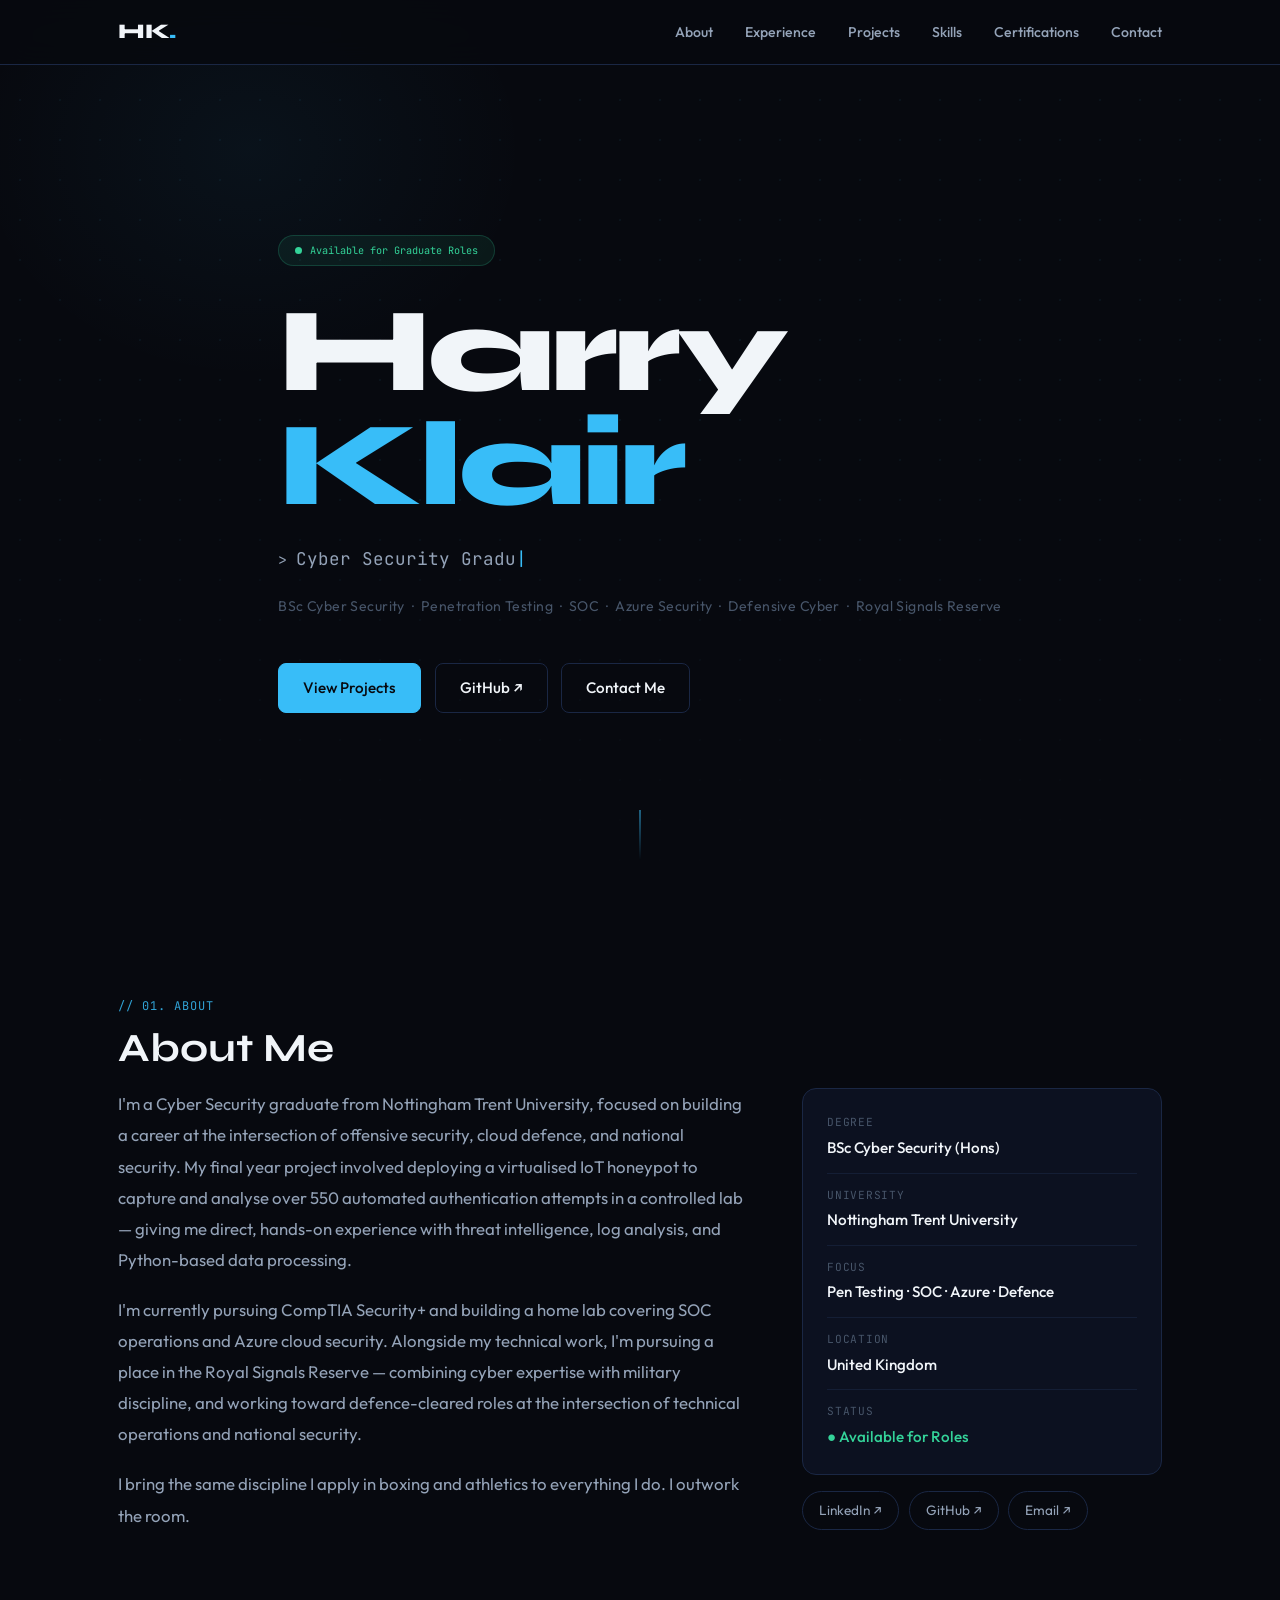
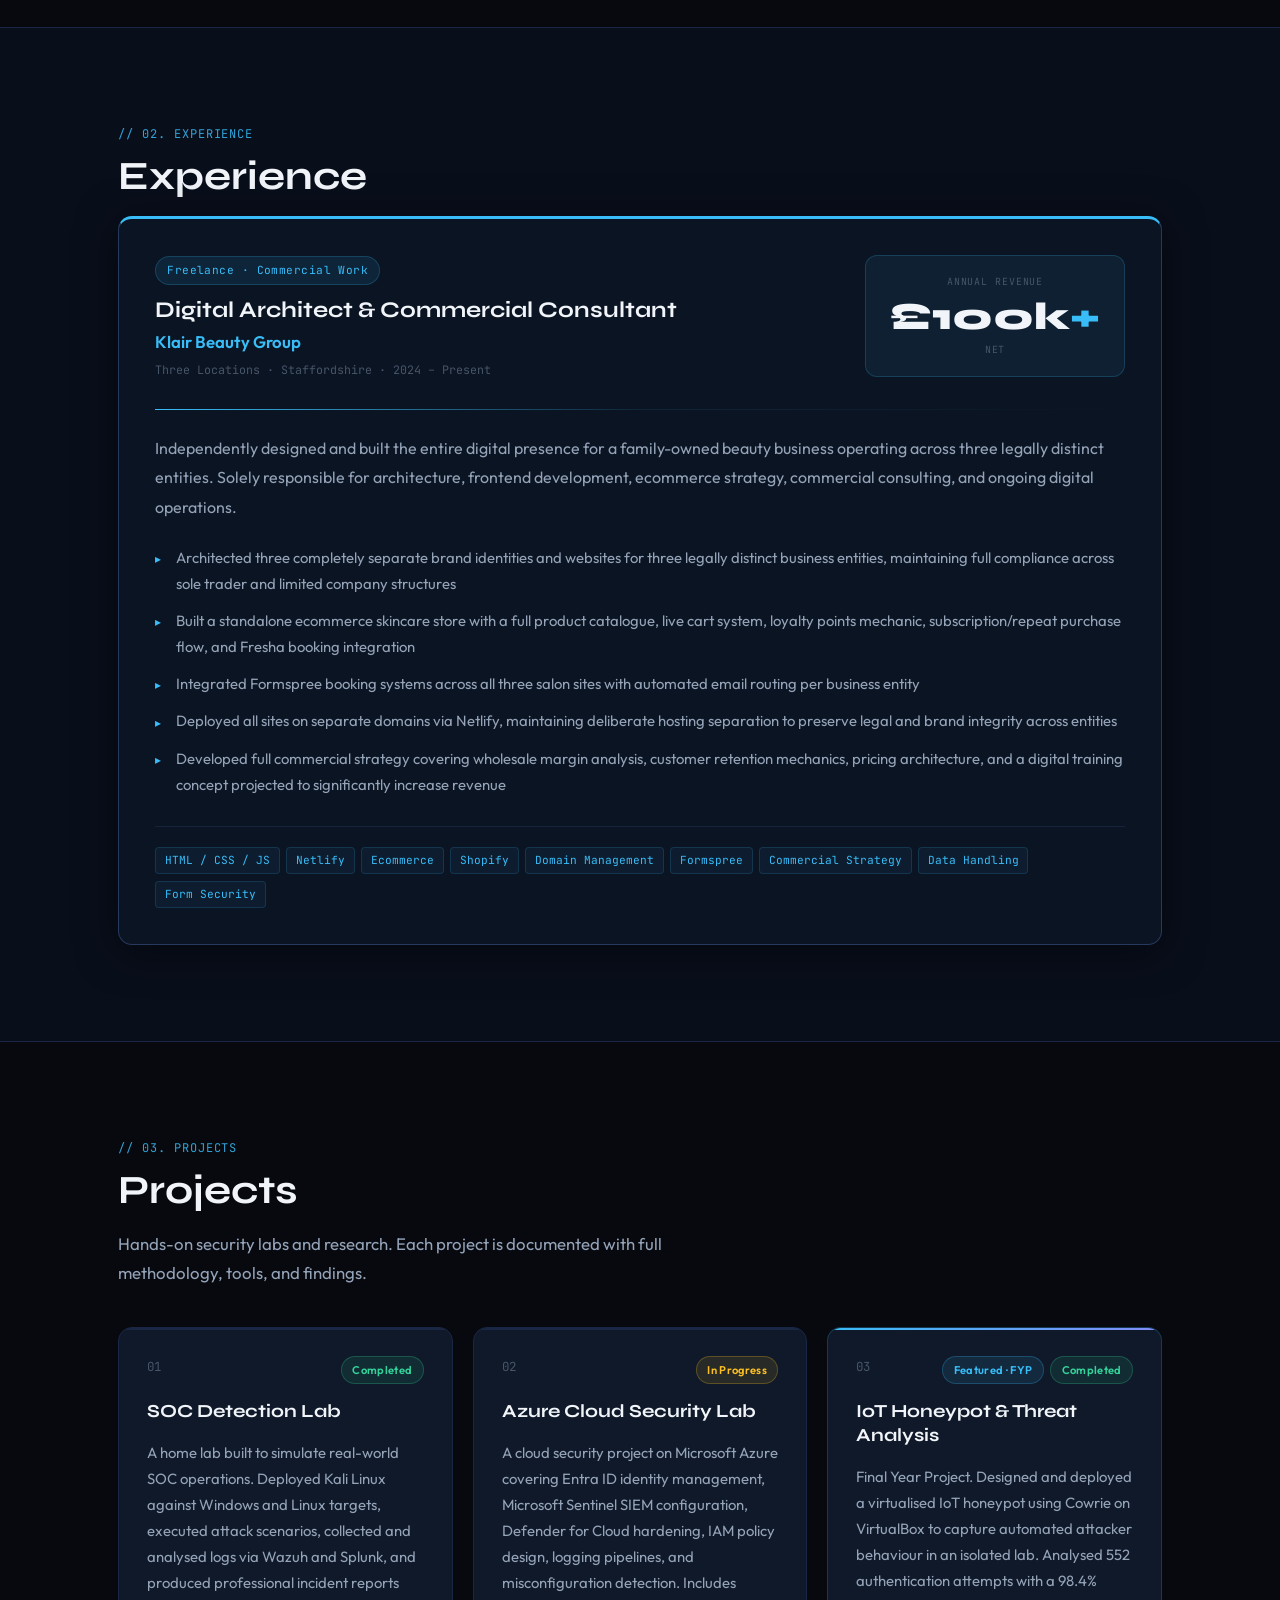
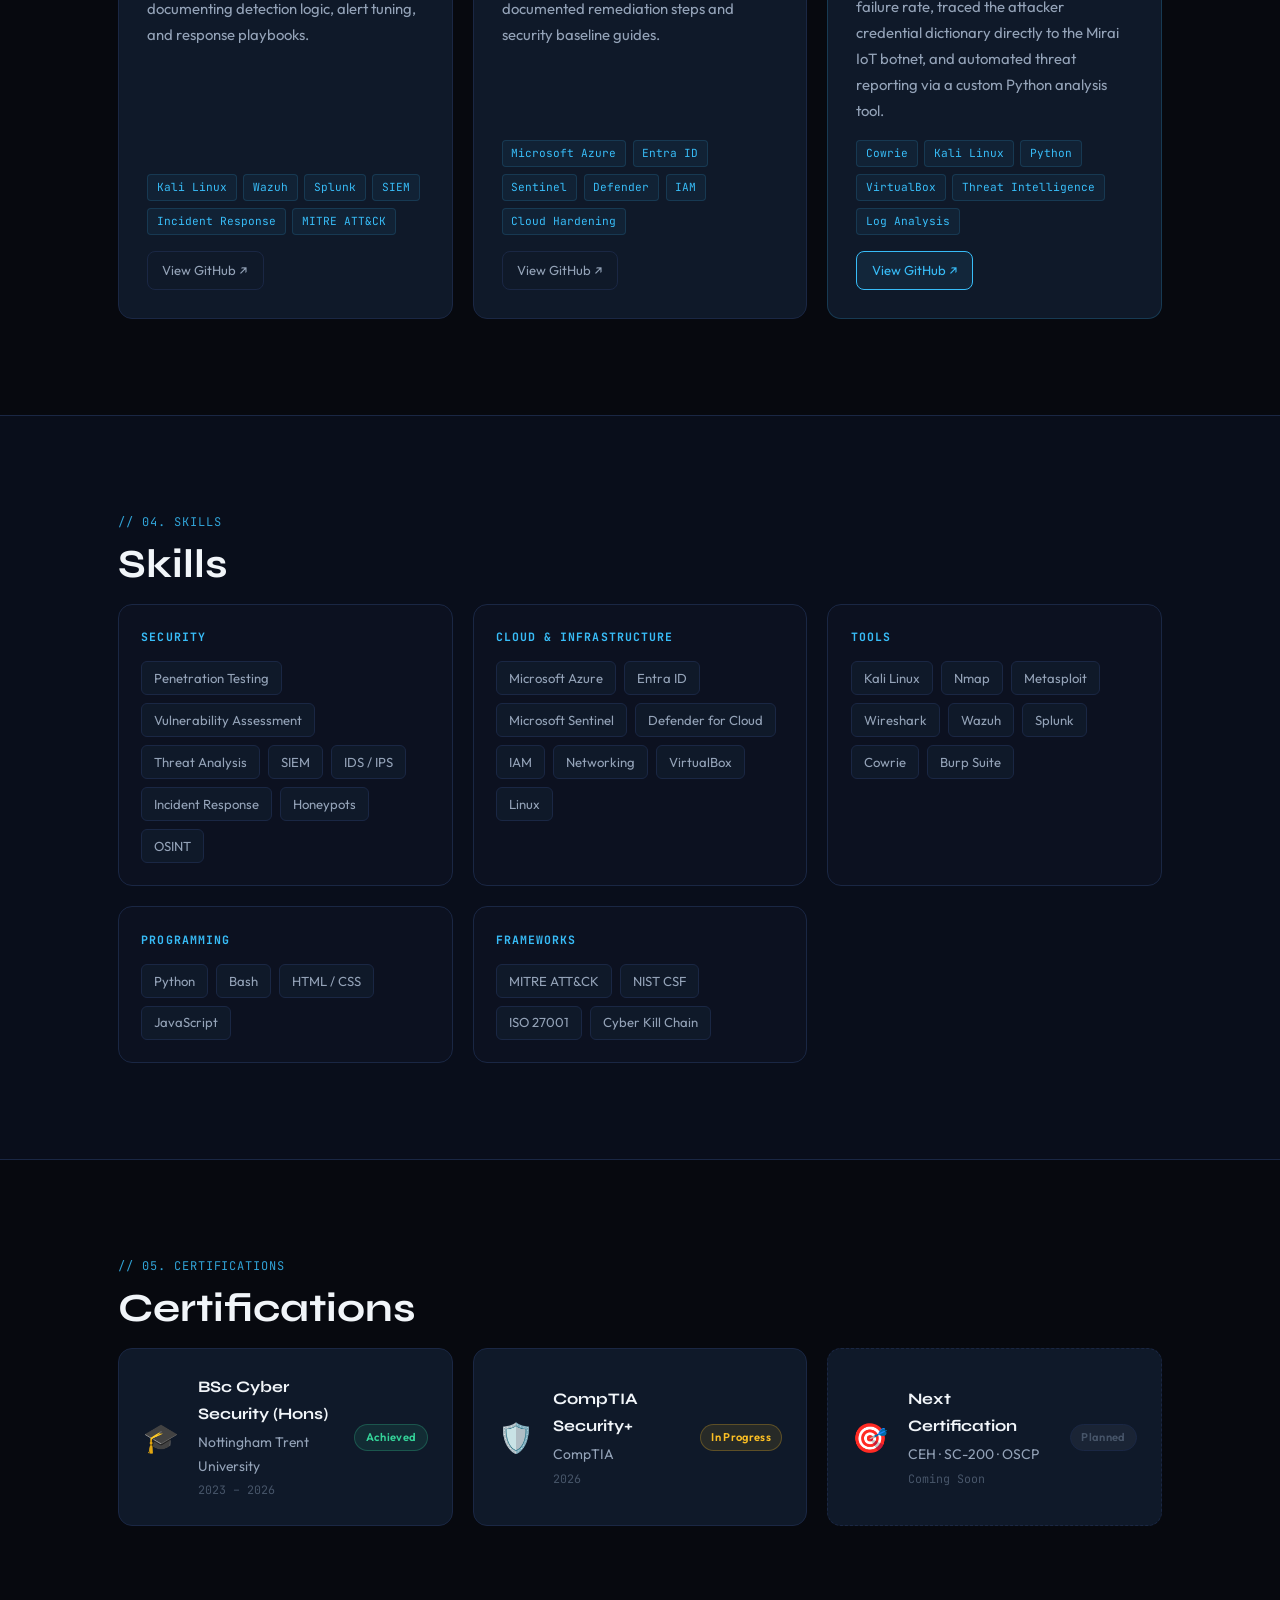
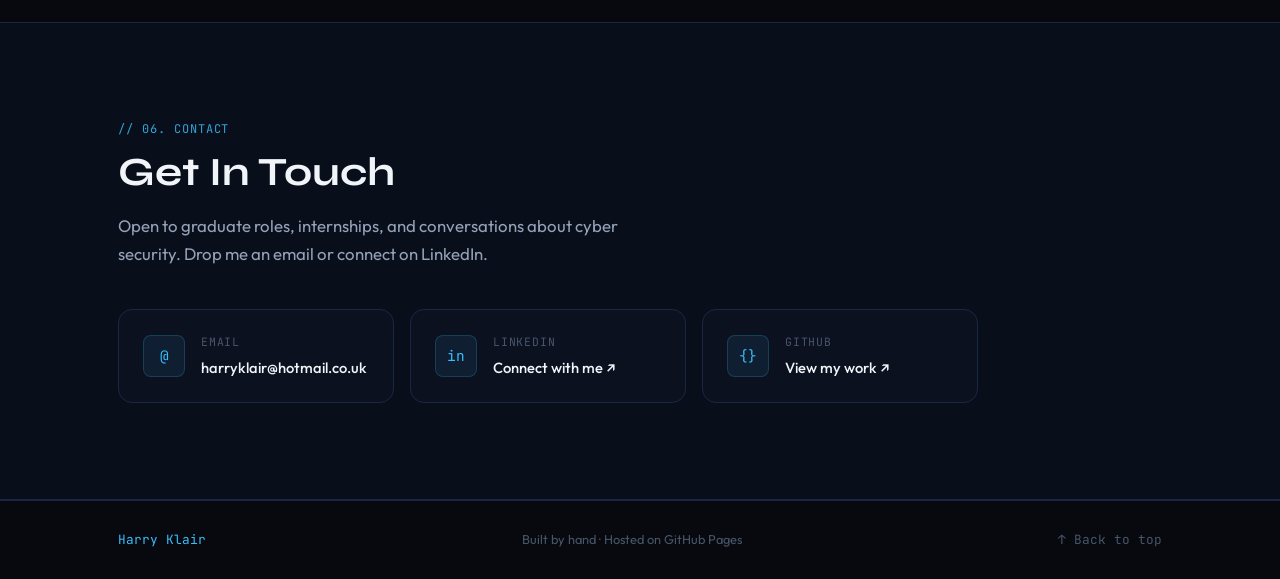
==== commit a9910a73: "Add files via upload" ====
--- a/index.html
+++ b/index.html
@@ -240,7 +240,7 @@
     <h2 class="sheading reveal">About Me</h2>
     <div class="about-grid">
       <div class="reveal">
-        <p class="about-p">I'm a Cyber Security graduate from Nottingham Trent University, focused on building a career at the intersection of offensive security, cloud defence, and national security. My final year project involved deploying a virtualised IoT honeypot to capture and analyse over 550 real-world authentication attempts — giving me direct, hands-on experience with threat intelligence, log analysis, and Python-based data processing.</p>
+        <p class="about-p">I'm a Cyber Security graduate from Nottingham Trent University, focused on building a career at the intersection of offensive security, cloud defence, and national security. My final year project involved deploying a virtualised IoT honeypot to capture and analyse over 550 automated authentication attempts in a controlled lab — giving me direct, hands-on experience with threat intelligence, log analysis, and Python-based data processing.</p>
         <p class="about-p">I'm currently pursuing CompTIA Security+ and building a home lab covering SOC operations and Azure cloud security. Alongside my technical work, I'm pursuing a place in the Royal Signals Reserve — combining cyber expertise with military discipline, and working toward defence-cleared roles at the intersection of technical operations and national security.</p>
         <p class="about-p">I bring the same discipline I apply in boxing and athletics to everything I do. I outwork the room.</p>
       </div>
@@ -321,7 +321,7 @@
       <div class="pcard pcard-feat reveal">
         <div class="ptop"><span class="pnum mono">03</span><div class="pbadges"><span class="badge bf">Featured · FYP</span><span class="badge bc">Completed</span></div></div>
         <h3 class="ptitle">IoT Honeypot &amp; Threat Analysis</h3>
-        <p class="pdesc">Final Year Project. Designed and deployed a virtualised IoT honeypot using Cowrie on VirtualBox to capture live attacker behaviour. Analysed 552 real-world authentication attempts with a 98.4% failure rate, identified credential patterns and geographic origins, and automated threat reporting via a custom Python analysis tool.</p>
+        <p class="pdesc">Final Year Project. Designed and deployed a virtualised IoT honeypot using Cowrie on VirtualBox to capture automated attacker behaviour in an isolated lab. Analysed 552 authentication attempts with a 98.4% failure rate, traced the attacker credential dictionary directly to the Mirai IoT botnet, and automated threat reporting via a custom Python analysis tool.</p>
         <div class="ptags"><span class="tag">Cowrie</span><span class="tag">Kali Linux</span><span class="tag">Python</span><span class="tag">VirtualBox</span><span class="tag">Threat Intelligence</span><span class="tag">Log Analysis</span></div>
         <div class="pact"><a href="https://github.com/HarryKlrr/iot-honeypot" target="_blank" rel="noopener" class="btn-sa">View GitHub ↗</a></div>
       </div>
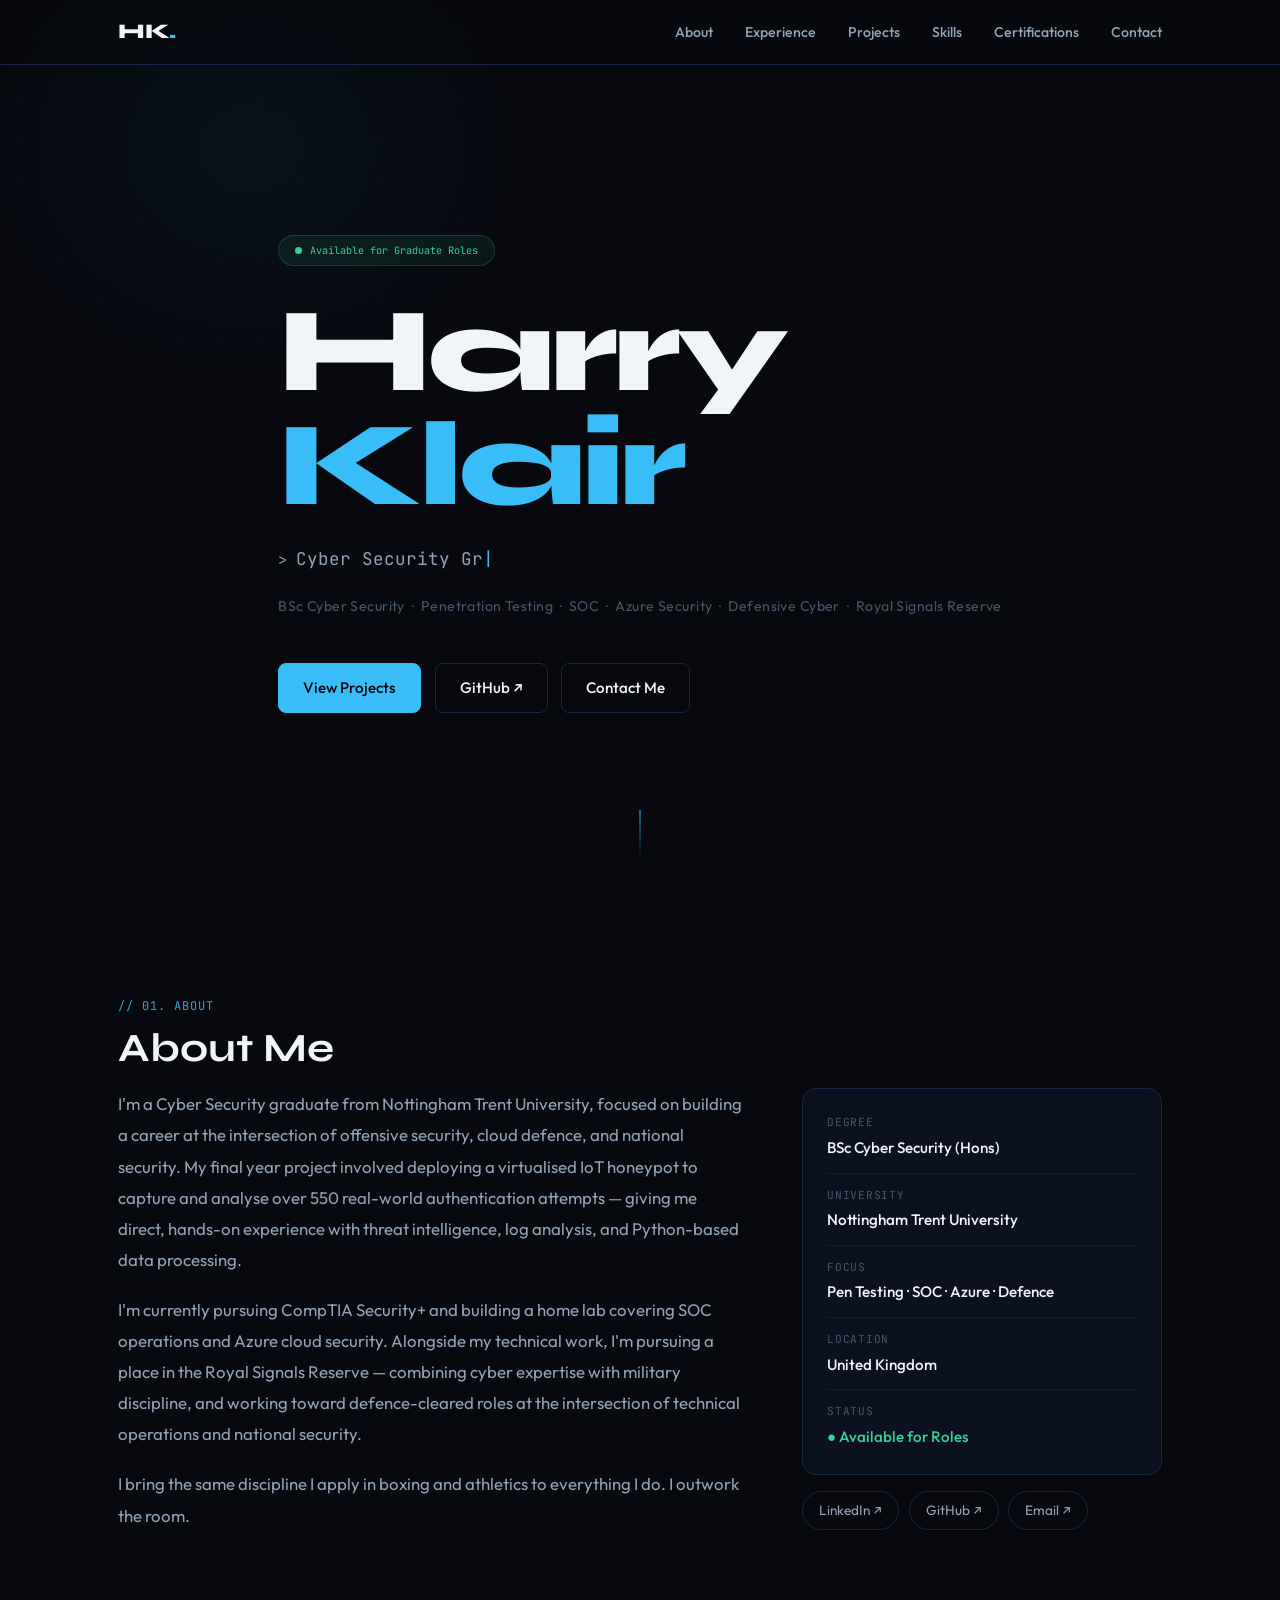
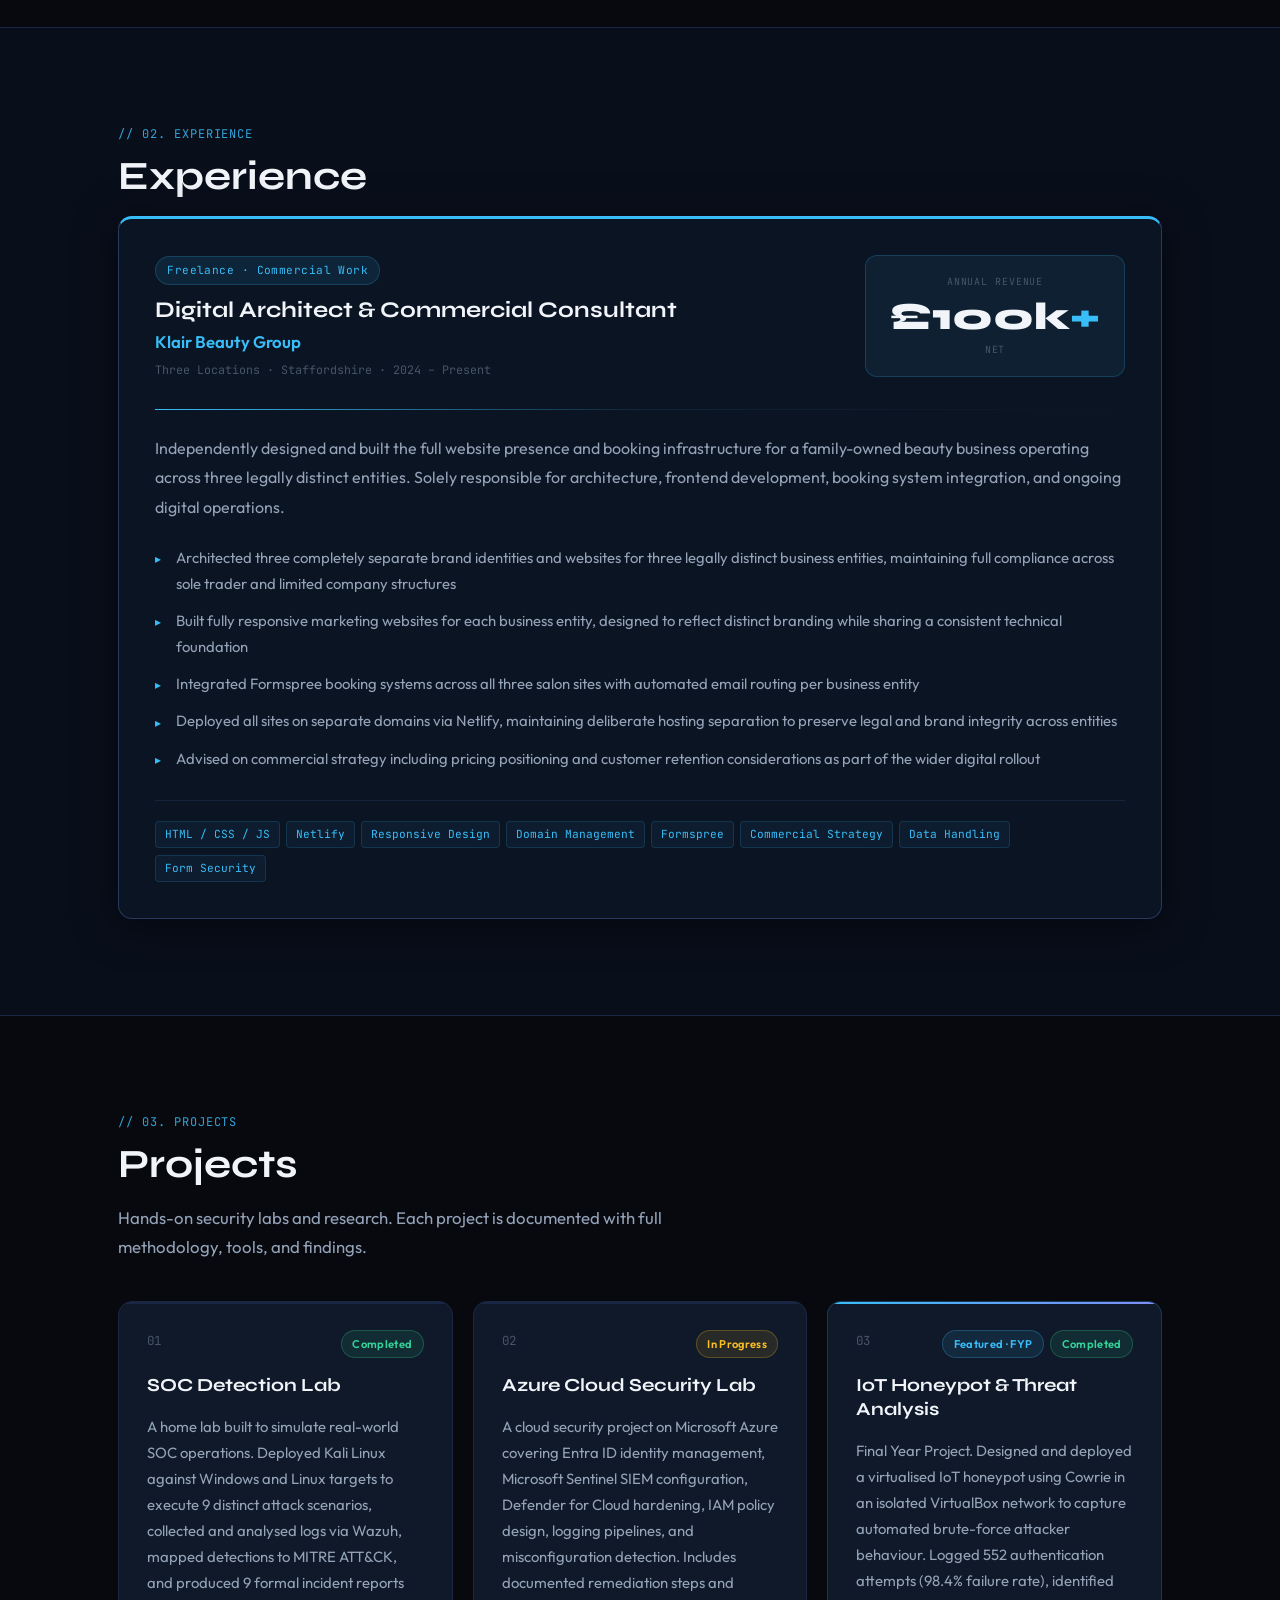
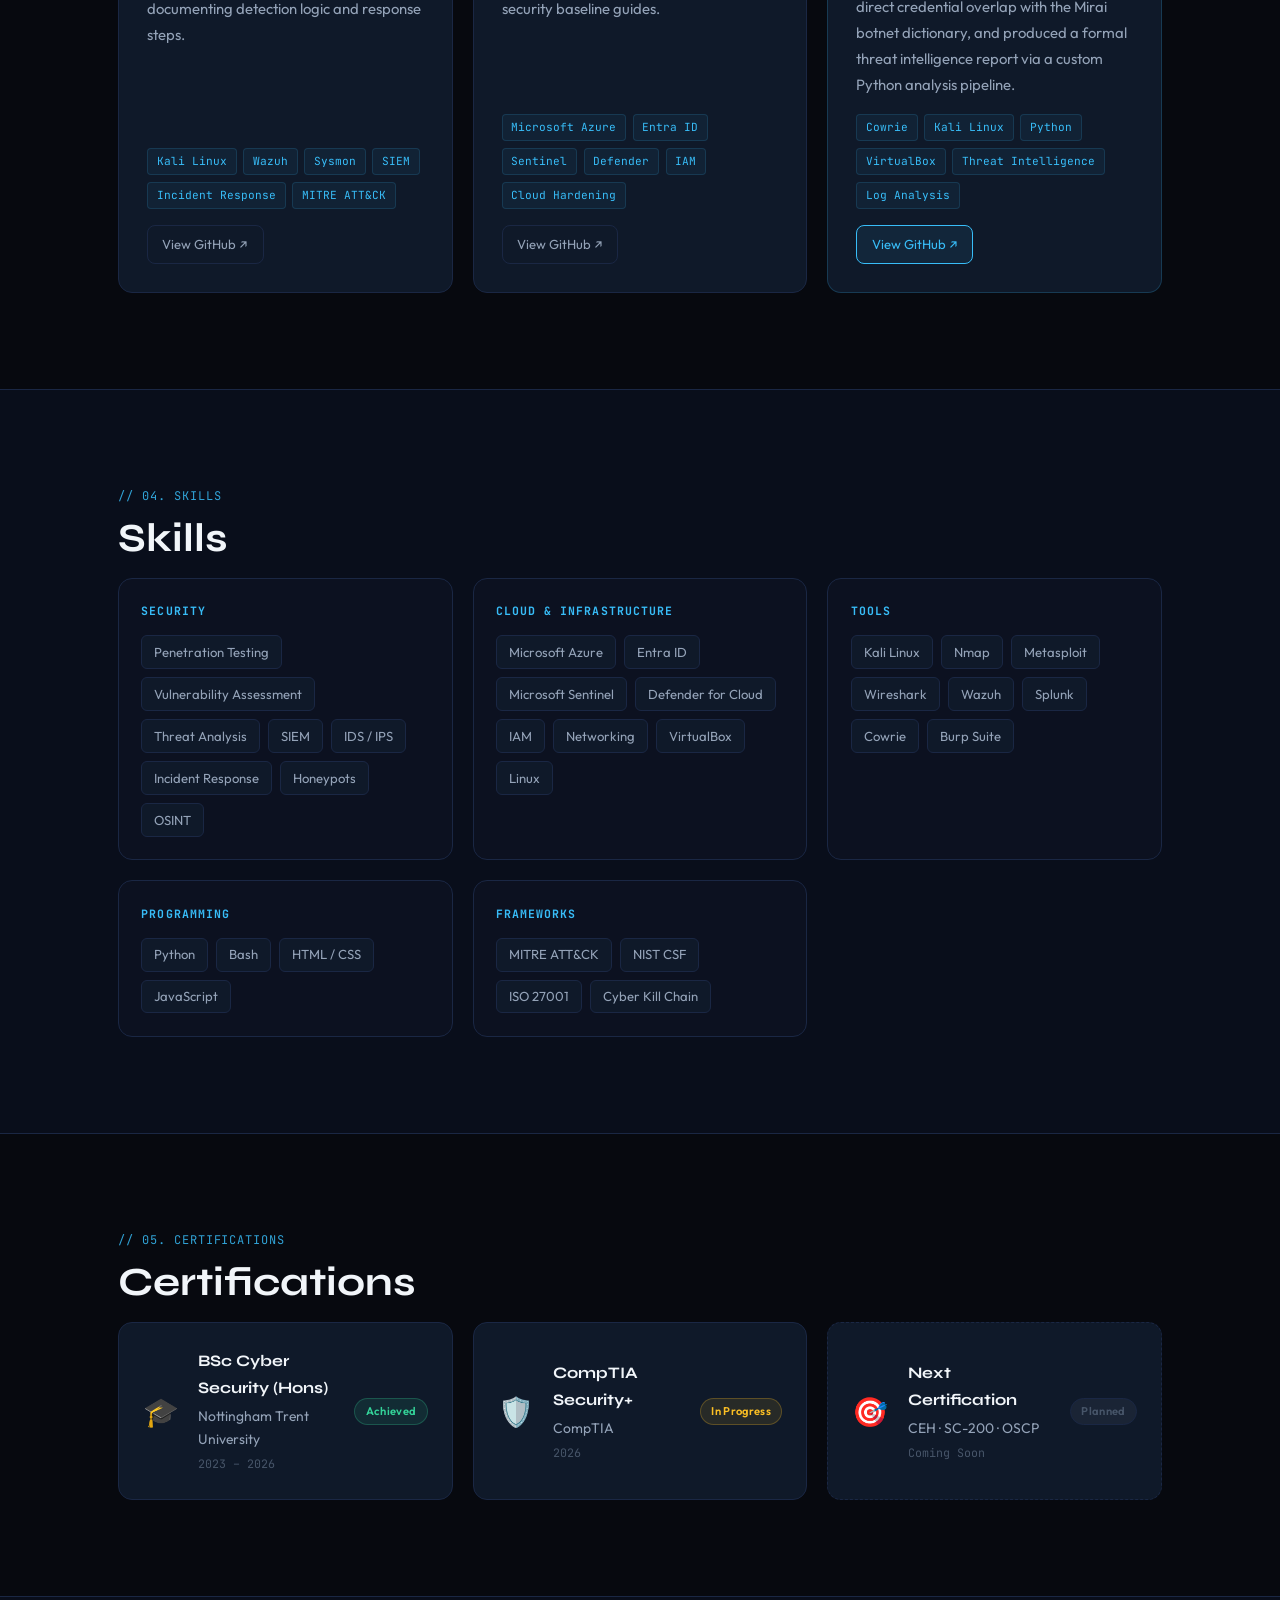
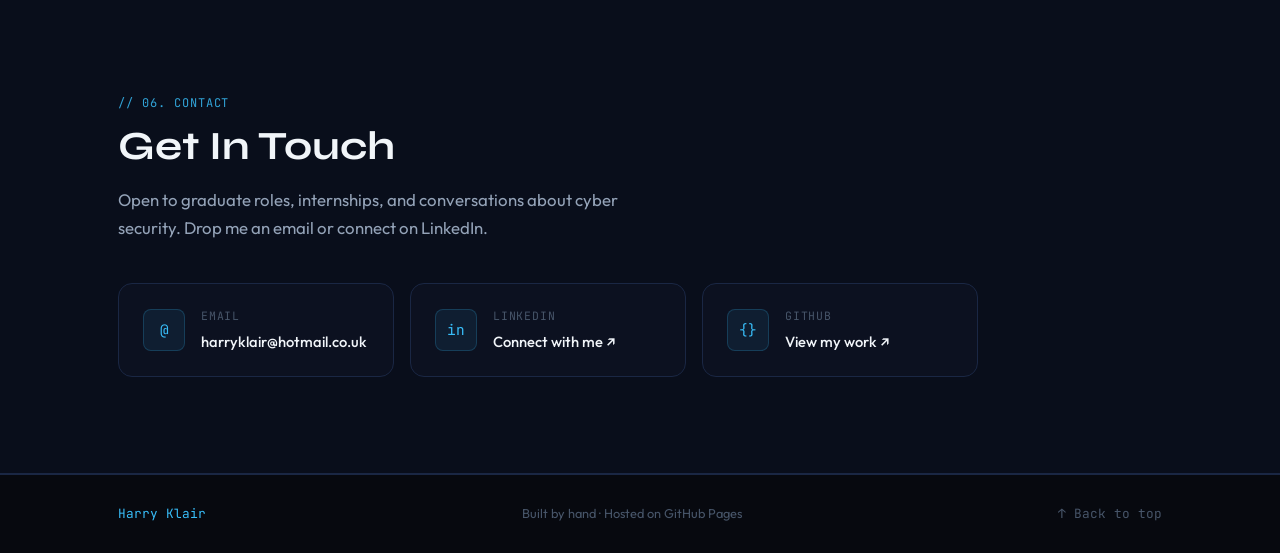
==== commit d9e3f539: "Rename index_3.html to index.html" ====
--- a/index.html
+++ b/index.html
@@ -240,7 +240,7 @@
     <h2 class="sheading reveal">About Me</h2>
     <div class="about-grid">
       <div class="reveal">
-        <p class="about-p">I'm a Cyber Security graduate from Nottingham Trent University, focused on building a career at the intersection of offensive security, cloud defence, and national security. My final year project involved deploying a virtualised IoT honeypot to capture and analyse over 550 automated authentication attempts in a controlled lab — giving me direct, hands-on experience with threat intelligence, log analysis, and Python-based data processing.</p>
+        <p class="about-p">I'm a Cyber Security graduate from Nottingham Trent University, focused on building a career at the intersection of offensive security, cloud defence, and national security. My final year project involved deploying a virtualised IoT honeypot to capture and analyse over 550 real-world authentication attempts — giving me direct, hands-on experience with threat intelligence, log analysis, and Python-based data processing.</p>
         <p class="about-p">I'm currently pursuing CompTIA Security+ and building a home lab covering SOC operations and Azure cloud security. Alongside my technical work, I'm pursuing a place in the Royal Signals Reserve — combining cyber expertise with military discipline, and working toward defence-cleared roles at the intersection of technical operations and national security.</p>
         <p class="about-p">I bring the same discipline I apply in boxing and athletics to everything I do. I outwork the room.</p>
       </div>
@@ -281,17 +281,17 @@
         </div>
       </div>
       <div class="exp-div"></div>
-      <p class="exp-sum">Independently designed and built the entire digital presence for a family-owned beauty business operating across three legally distinct entities. Solely responsible for architecture, frontend development, ecommerce strategy, commercial consulting, and ongoing digital operations.</p>
+      <p class="exp-sum">Independently designed and built the full website presence and booking infrastructure for a family-owned beauty business operating across three legally distinct entities. Solely responsible for architecture, frontend development, booking system integration, and ongoing digital operations.</p>
       <ul class="exp-ul">
         <li>Architected three completely separate brand identities and websites for three legally distinct business entities, maintaining full compliance across sole trader and limited company structures</li>
-        <li>Built a standalone ecommerce skincare store with a full product catalogue, live cart system, loyalty points mechanic, subscription/repeat purchase flow, and Fresha booking integration</li>
+        <li>Built fully responsive marketing websites for each business entity, designed to reflect distinct branding while sharing a consistent technical foundation</li>
         <li>Integrated Formspree booking systems across all three salon sites with automated email routing per business entity</li>
         <li>Deployed all sites on separate domains via Netlify, maintaining deliberate hosting separation to preserve legal and brand integrity across entities</li>
-        <li>Developed full commercial strategy covering wholesale margin analysis, customer retention mechanics, pricing architecture, and a digital training concept projected to significantly increase revenue</li>
+        <li>Advised on commercial strategy including pricing positioning and customer retention considerations as part of the wider digital rollout</li>
       </ul>
       <div class="exp-tags">
-        <span class="tag">HTML / CSS / JS</span><span class="tag">Netlify</span><span class="tag">Ecommerce</span>
-        <span class="tag">Shopify</span><span class="tag">Domain Management</span><span class="tag">Formspree</span>
+        <span class="tag">HTML / CSS / JS</span><span class="tag">Netlify</span><span class="tag">Responsive Design</span>
+        <span class="tag">Domain Management</span><span class="tag">Formspree</span>
         <span class="tag">Commercial Strategy</span><span class="tag">Data Handling</span><span class="tag">Form Security</span>
       </div>
     </div>
@@ -307,8 +307,8 @@
       <div class="pcard reveal">
         <div class="ptop"><span class="pnum mono">01</span><span class="badge bc">Completed</span></div>
         <h3 class="ptitle">SOC Detection Lab</h3>
-        <p class="pdesc">A home lab built to simulate real-world SOC operations. Deployed Kali Linux against Windows and Linux targets, executed attack scenarios, collected and analysed logs via Wazuh and Splunk, and produced professional incident reports documenting detection logic, alert tuning, and response playbooks.</p>
-        <div class="ptags"><span class="tag">Kali Linux</span><span class="tag">Wazuh</span><span class="tag">Splunk</span><span class="tag">SIEM</span><span class="tag">Incident Response</span><span class="tag">MITRE ATT&CK</span></div>
+        <p class="pdesc">A home lab built to simulate real-world SOC operations. Deployed Kali Linux against Windows and Linux targets to execute 9 distinct attack scenarios, collected and analysed logs via Wazuh, mapped detections to MITRE ATT&CK, and produced 9 formal incident reports documenting detection logic and response steps.</p>
+        <div class="ptags"><span class="tag">Kali Linux</span><span class="tag">Wazuh</span><span class="tag">Sysmon</span><span class="tag">SIEM</span><span class="tag">Incident Response</span><span class="tag">MITRE ATT&CK</span></div>
         <div class="pact"><a href="https://github.com/HarryKlrr/soc-detection-lab" target="_blank" rel="noopener" class="btn-s">View GitHub ↗</a></div>
       </div>
       <div class="pcard reveal">
@@ -321,7 +321,7 @@
       <div class="pcard pcard-feat reveal">
         <div class="ptop"><span class="pnum mono">03</span><div class="pbadges"><span class="badge bf">Featured · FYP</span><span class="badge bc">Completed</span></div></div>
         <h3 class="ptitle">IoT Honeypot &amp; Threat Analysis</h3>
-        <p class="pdesc">Final Year Project. Designed and deployed a virtualised IoT honeypot using Cowrie on VirtualBox to capture automated attacker behaviour in an isolated lab. Analysed 552 authentication attempts with a 98.4% failure rate, traced the attacker credential dictionary directly to the Mirai IoT botnet, and automated threat reporting via a custom Python analysis tool.</p>
+        <p class="pdesc">Final Year Project. Designed and deployed a virtualised IoT honeypot using Cowrie in an isolated VirtualBox network to capture automated brute-force attacker behaviour. Logged 552 authentication attempts (98.4% failure rate), identified direct credential overlap with the Mirai botnet dictionary, and produced a formal threat intelligence report via a custom Python analysis pipeline.</p>
         <div class="ptags"><span class="tag">Cowrie</span><span class="tag">Kali Linux</span><span class="tag">Python</span><span class="tag">VirtualBox</span><span class="tag">Threat Intelligence</span><span class="tag">Log Analysis</span></div>
         <div class="pact"><a href="https://github.com/HarryKlrr/iot-honeypot" target="_blank" rel="noopener" class="btn-sa">View GitHub ↗</a></div>
       </div>
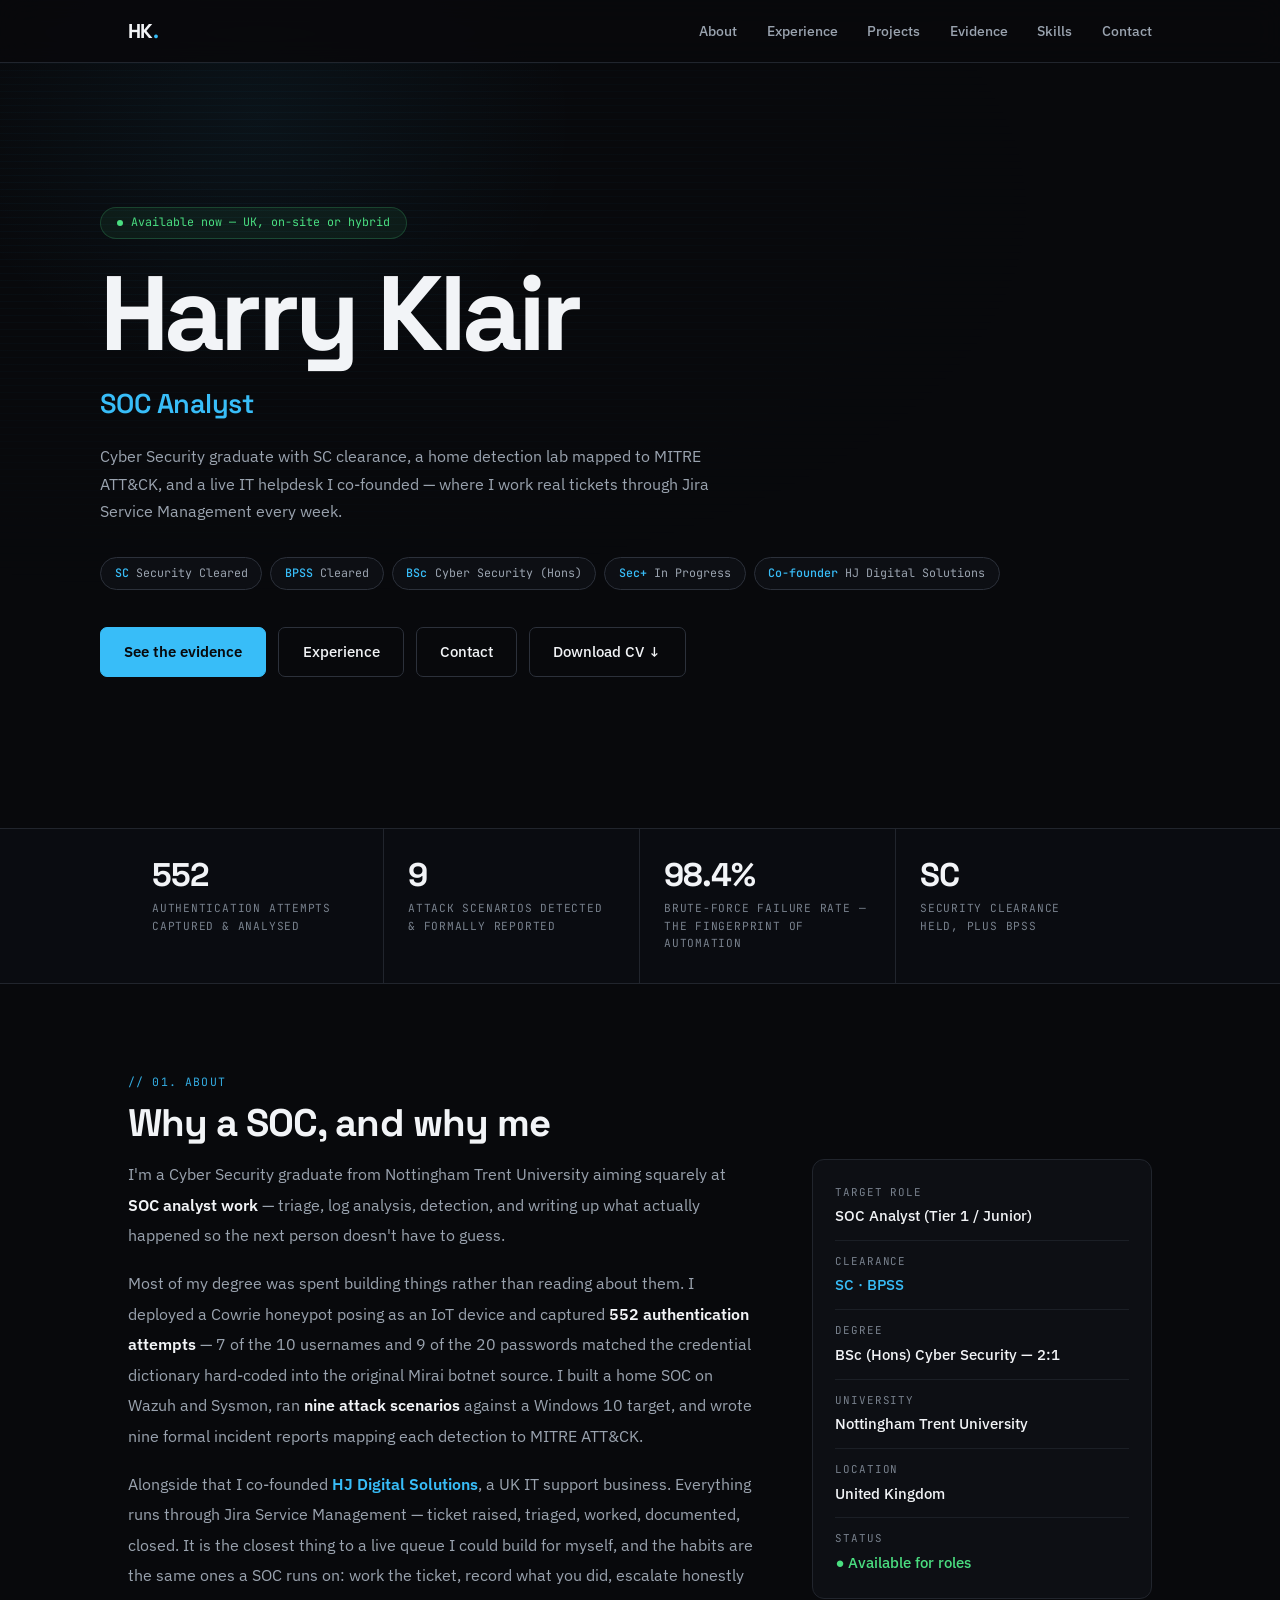
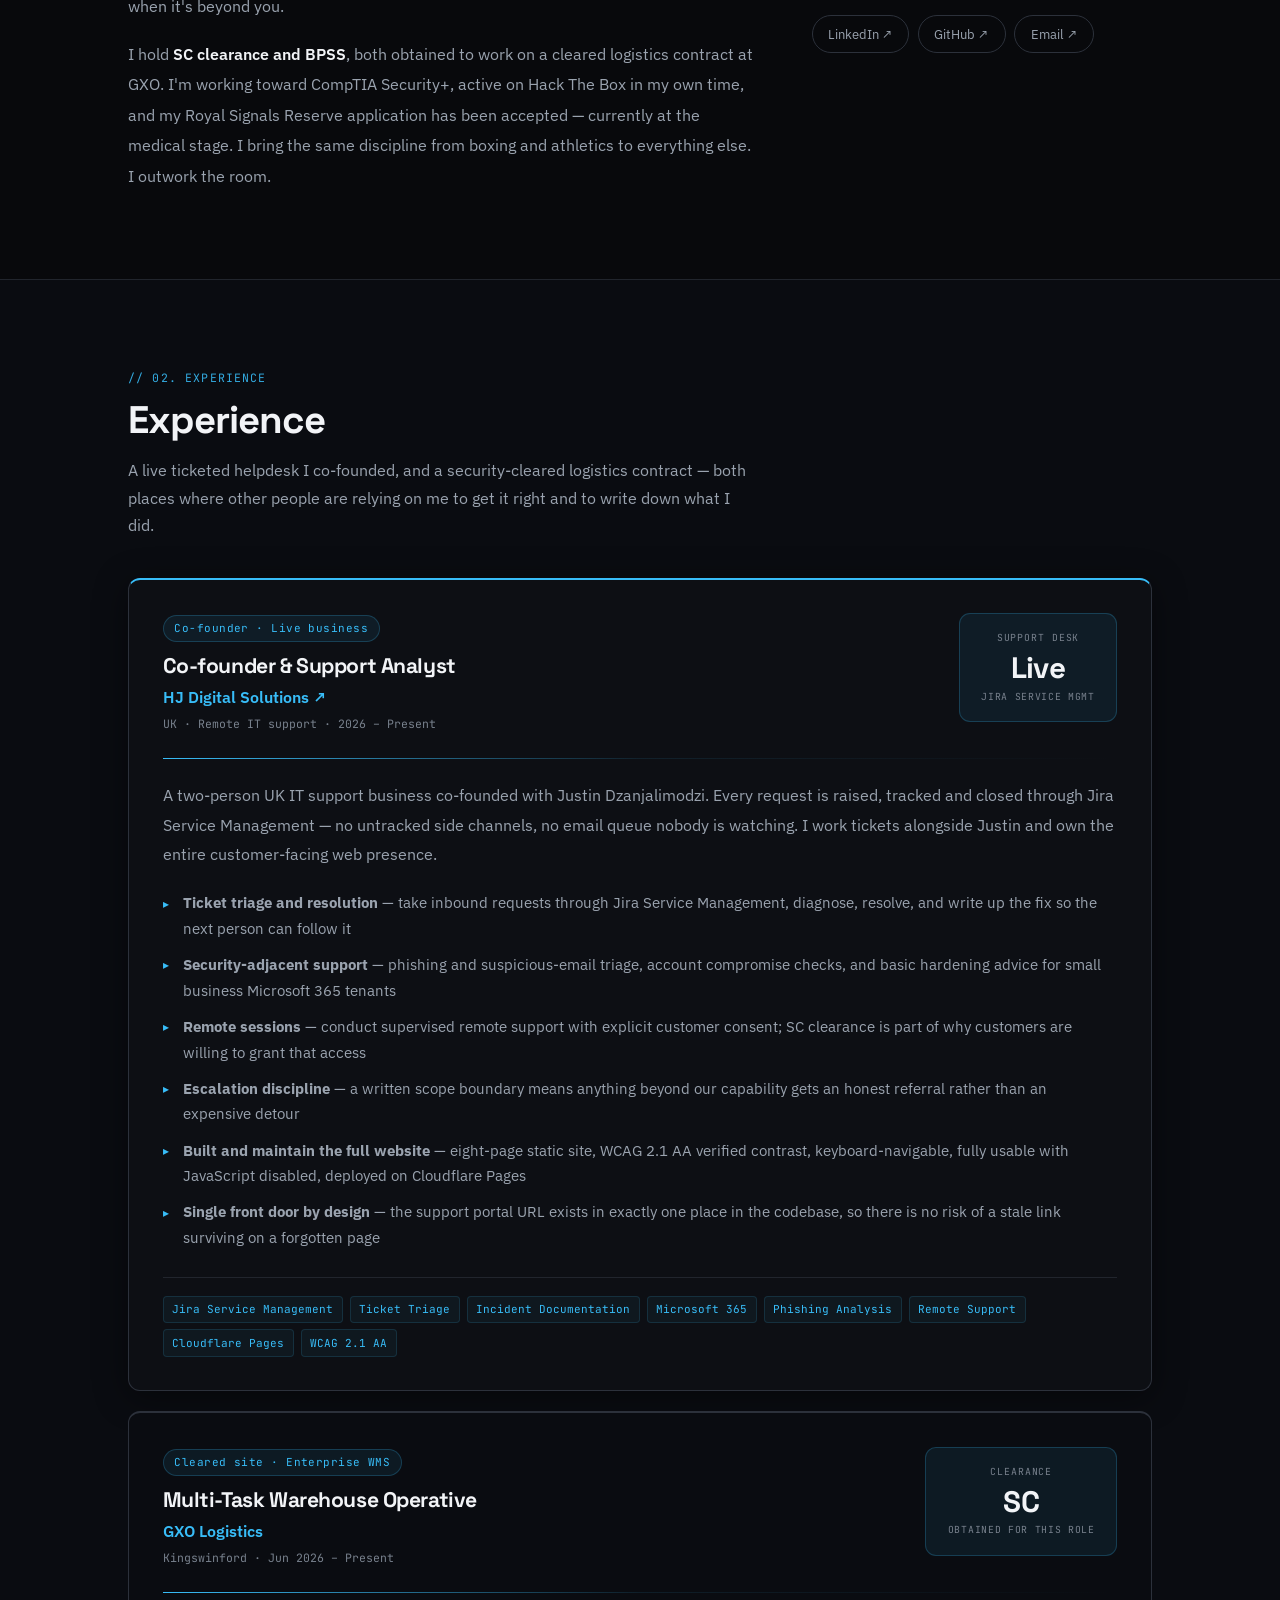
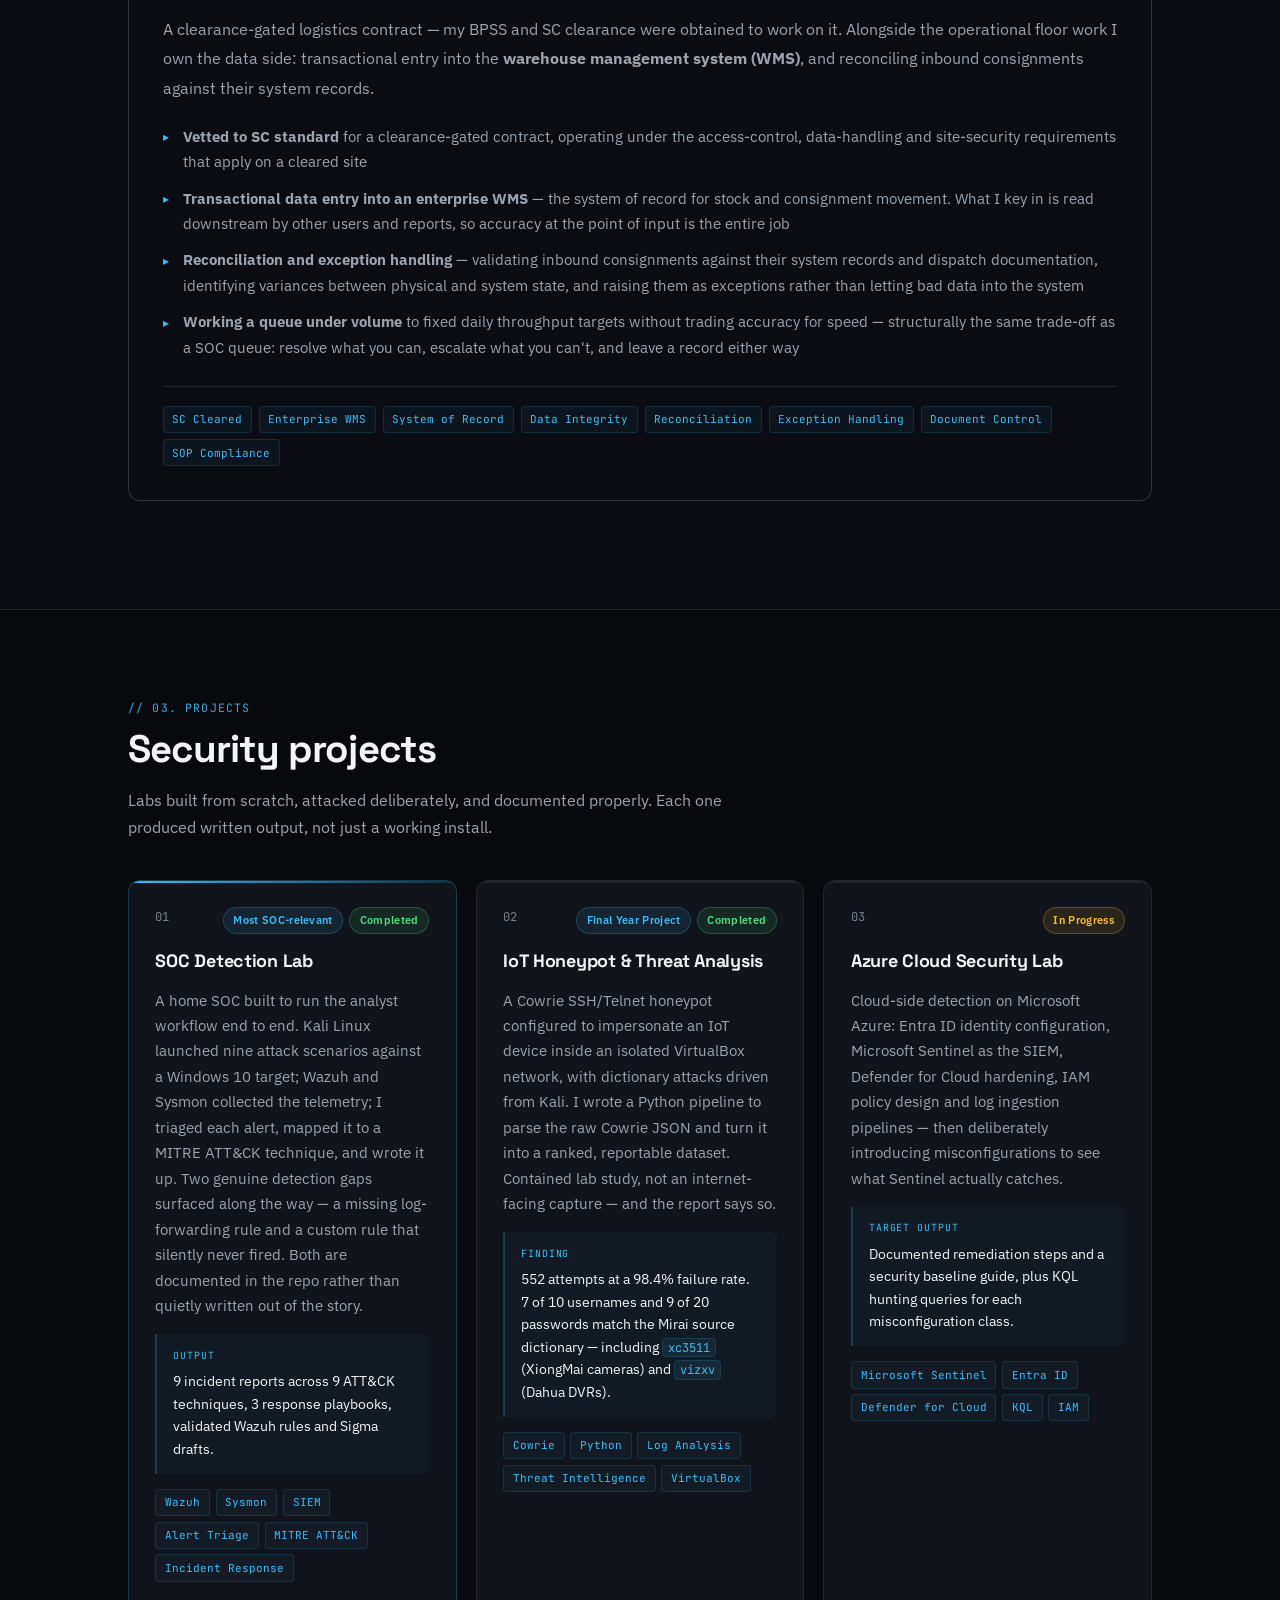
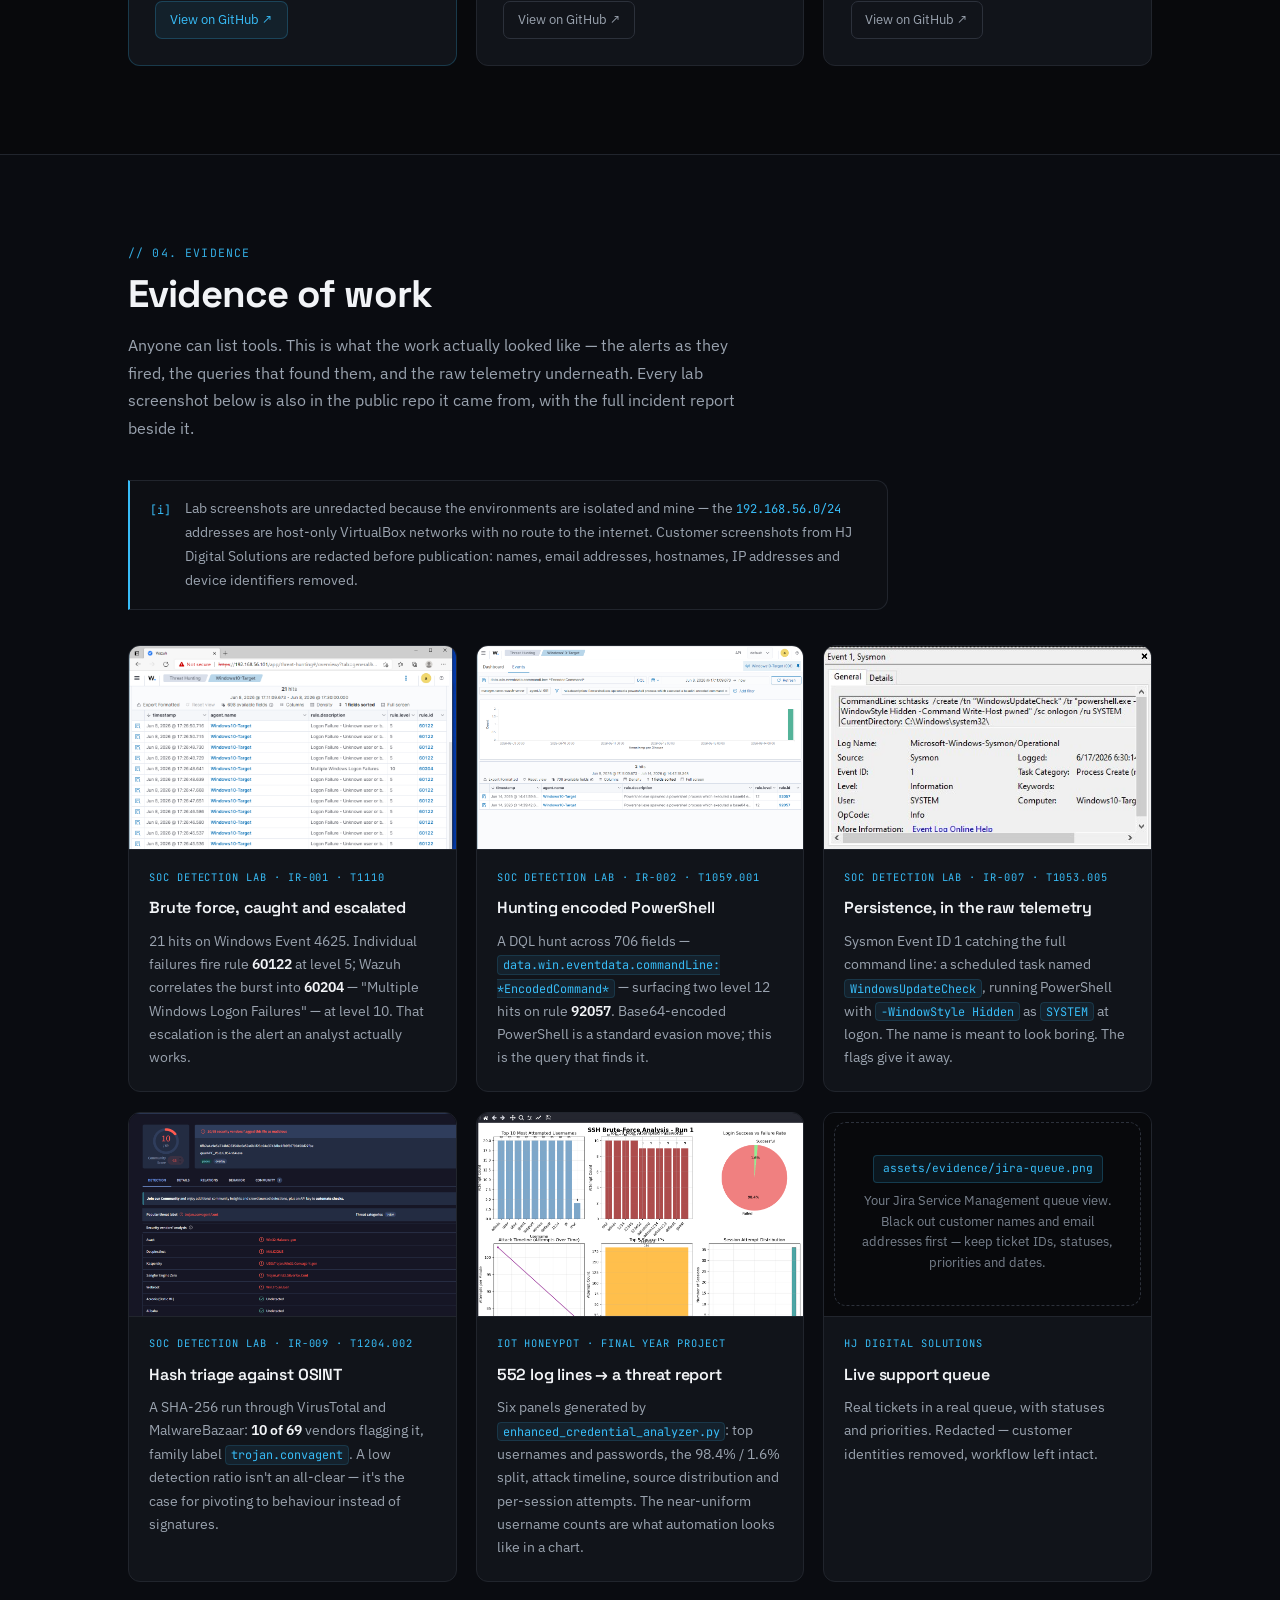
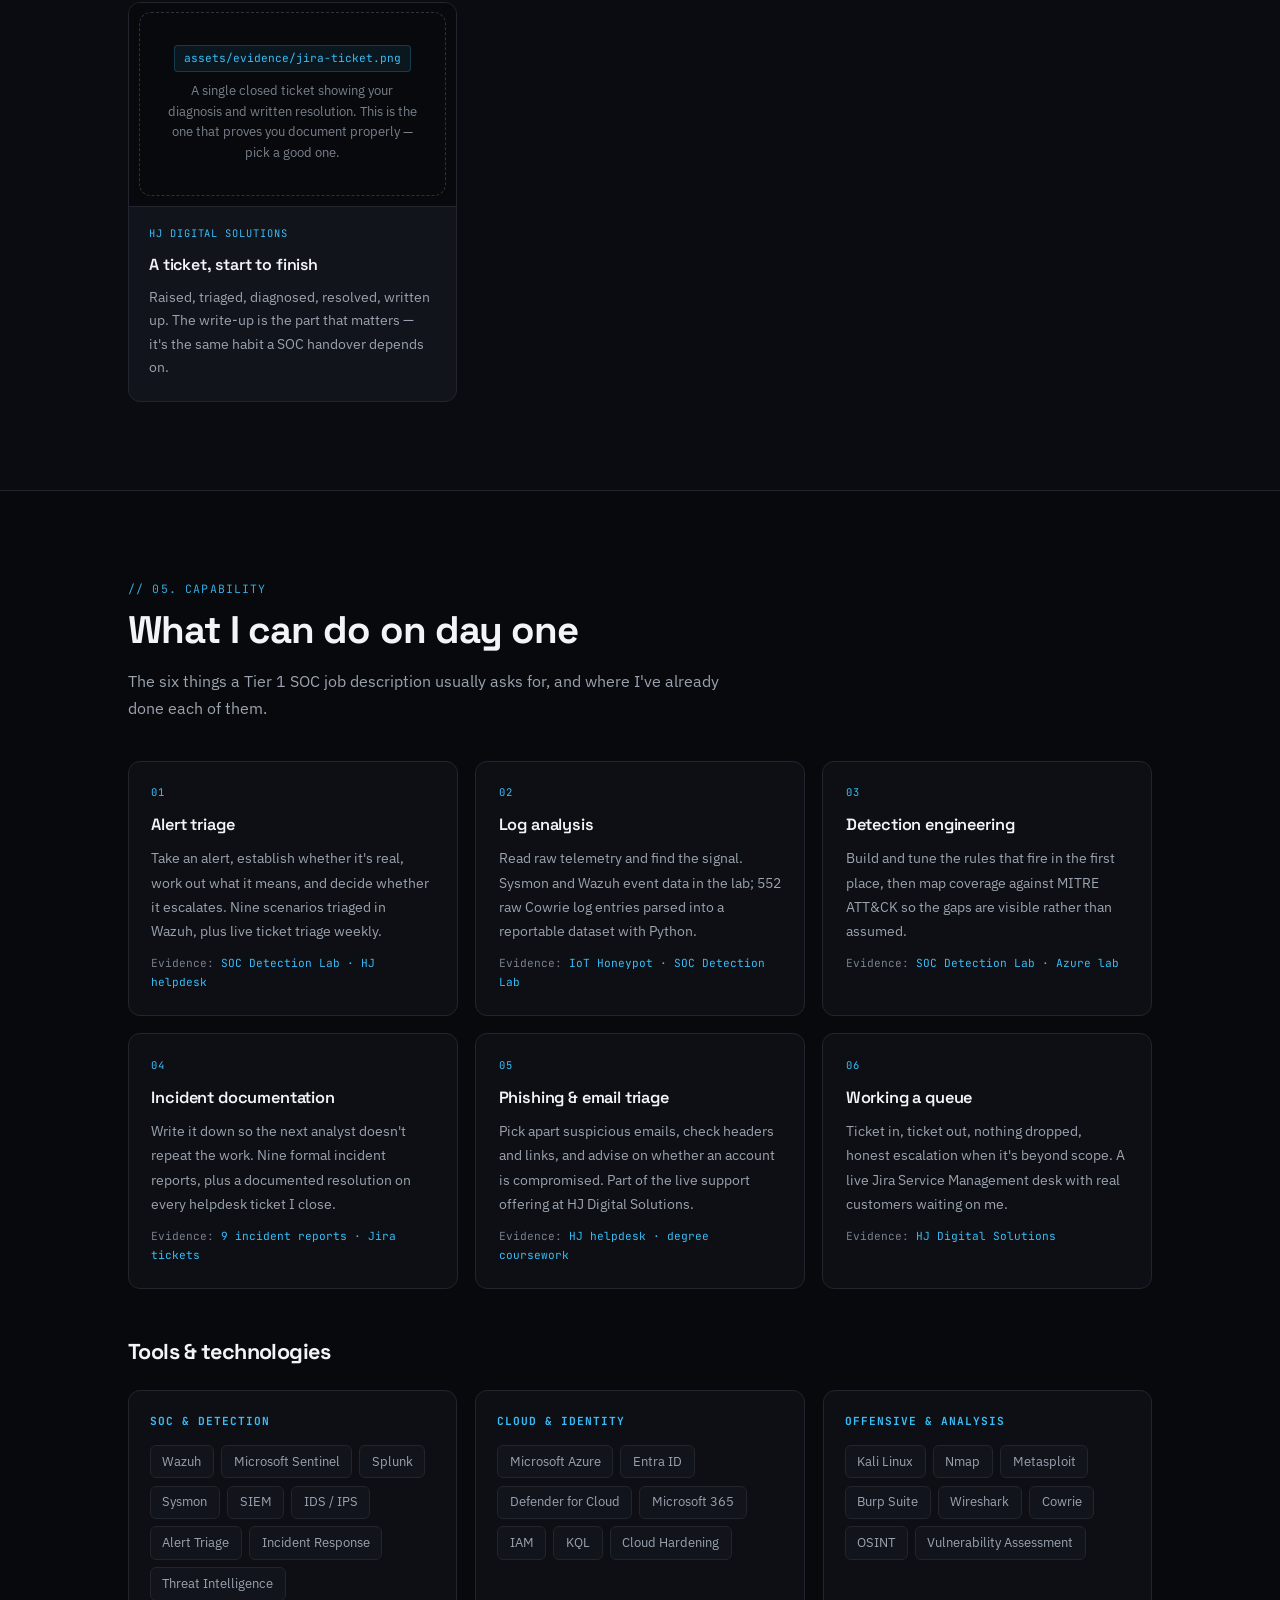
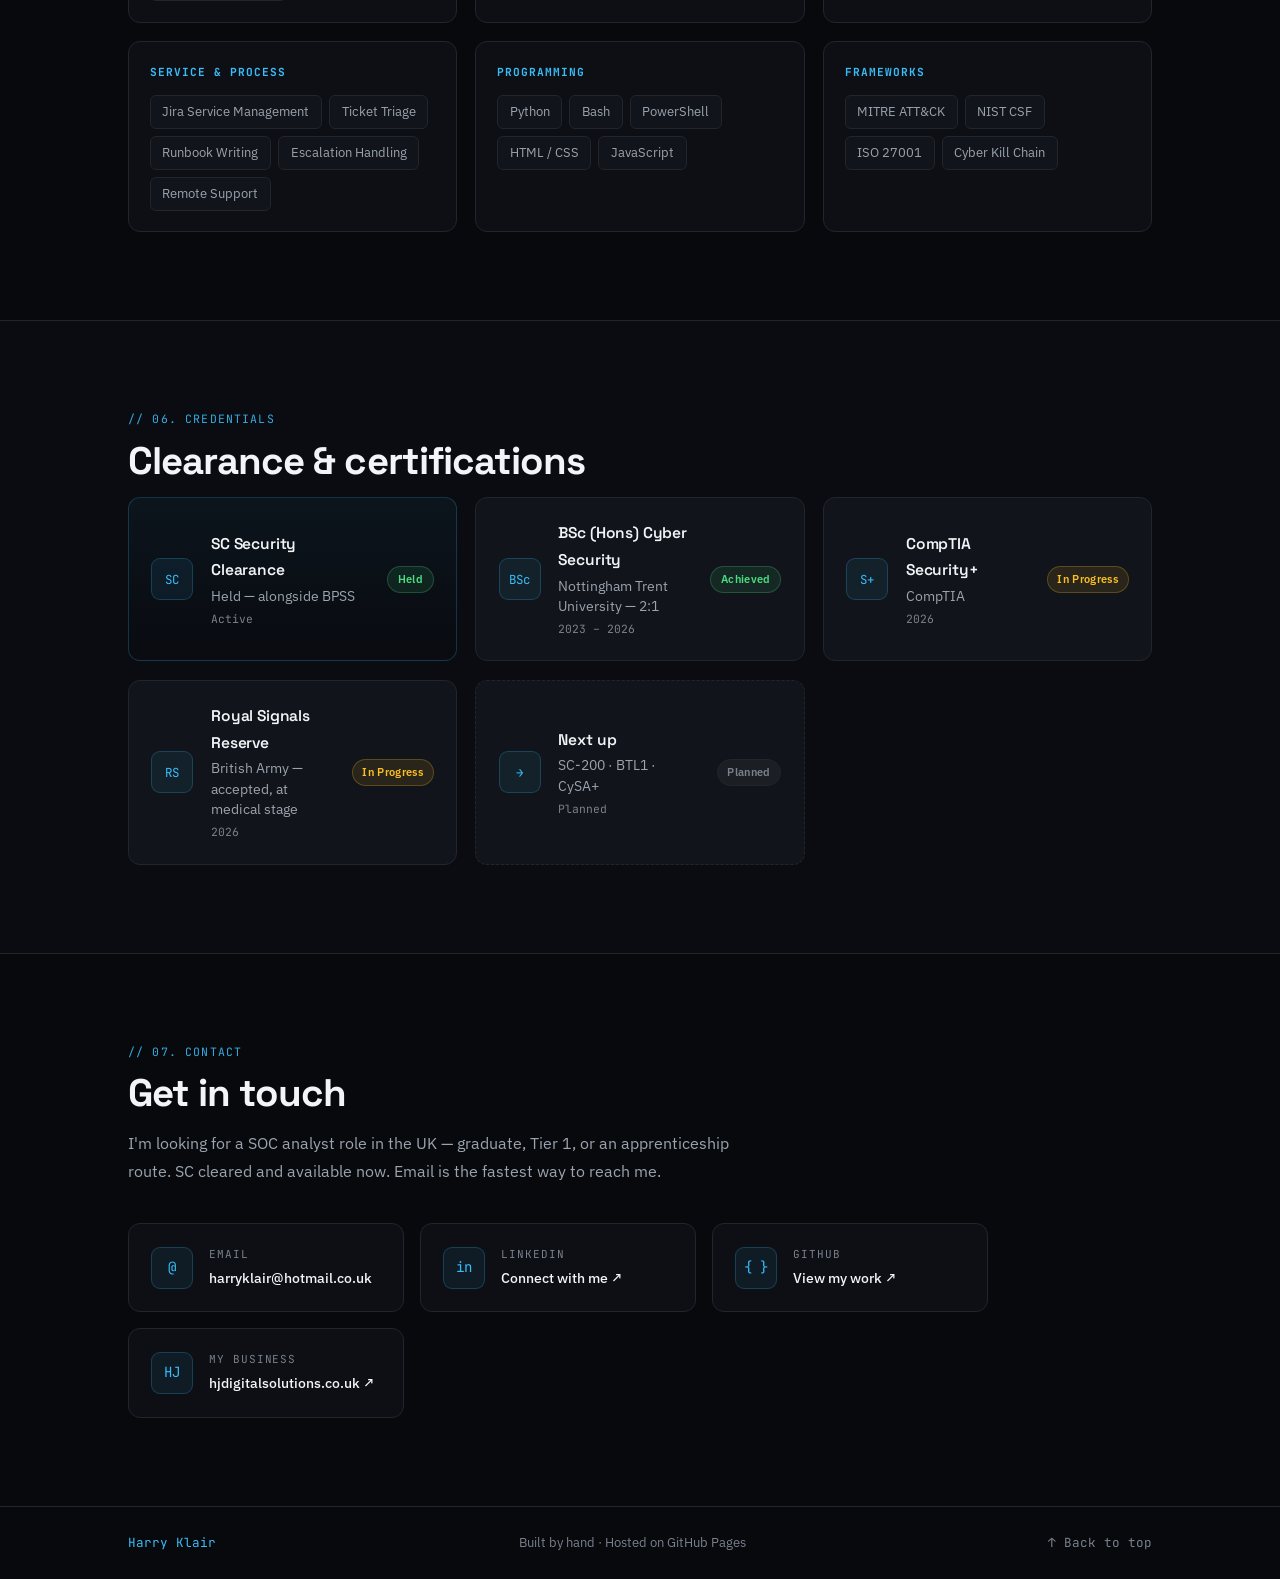
==== commit 6d6ba001: "Reposition portfolio for SOC analyst roles Restructure the site around a single target role rather t" ====
--- a/index.html
+++ b/index.html
@@ -3,192 +3,307 @@
 <head>
 <meta charset="UTF-8"/>
 <meta name="viewport" content="width=device-width, initial-scale=1.0"/>
-<meta name="description" content="Harry Klair – Cyber Security Graduate. Penetration Testing, SOC, Azure Security, Defensive Cyber."/>
-<title>Harry Klair | Cyber Security</title>
+<title>Harry Klair | SOC Analyst</title>
+<meta name="description" content="Harry Klair — SC-cleared BSc Cyber Security graduate targeting SOC analyst roles. Detection engineering, log analysis, incident documentation, and a live IT helpdesk."/>
+
+<meta property="og:type" content="website"/>
+<meta property="og:title" content="Harry Klair | SOC Analyst"/>
+<meta property="og:description" content="SC-cleared Cyber Security graduate. Detection labs, incident reports, and a live ticketed helpdesk at HJ Digital Solutions."/>
+<meta property="og:url" content="https://harryklrr.github.io/"/>
+<meta property="og:image" content="https://harryklrr.github.io/assets/og.png"/>
+<meta name="twitter:card" content="summary_large_image"/>
+
+<link rel="icon" href="data:image/svg+xml,%3Csvg xmlns='http://www.w3.org/2000/svg' viewBox='0 0 32 32'%3E%3Crect width='32' height='32' rx='7' fill='%2308090c'/%3E%3Ctext x='16' y='21' font-family='Helvetica,Arial' font-size='13' font-weight='700' fill='%2338bdf8' text-anchor='middle'%3EHK%3C/text%3E%3C/svg%3E"/>
+
 <link rel="preconnect" href="https://fonts.googleapis.com"/>
 <link rel="preconnect" href="https://fonts.gstatic.com" crossorigin/>
-<link href="https://fonts.googleapis.com/css2?family=Syne:wght@400;600;700;800&family=Outfit:wght@300;400;500;600&family=JetBrains+Mono:wght@400;500&display=swap" rel="stylesheet"/>
+<link href="https://fonts.googleapis.com/css2?family=Space+Grotesk:wght@500;600;700&family=IBM+Plex+Sans:wght@400;500;600&family=JetBrains+Mono:wght@400;500&display=swap" rel="stylesheet"/>
+
 <style>
 *,*::before,*::after{box-sizing:border-box;margin:0;padding:0}
 html{scroll-behavior:smooth}
-body{background:#07090f;color:#f1f5f9;font-family:'Outfit',sans-serif;font-size:1rem;line-height:1.7;-webkit-font-smoothing:antialiased}
+ul{list-style:none}
 a{color:inherit;text-decoration:none}
-ul{list-style:none}
+img{max-width:100%;display:block}
+[hidden]{display:none!important}
+
 :root{
-  --accent:#38bdf8;--accent-dim:rgba(56,189,248,.08);--accent-glow:rgba(56,189,248,.15);
-  --green:#34d399;--amber:#fbbf24;
-  --bg:#07090f;--bg-card:#0c1120;--bg-elevated:#0f1929;--border:#1a2744;
-  --text-1:#f1f5f9;--text-2:#94a3b8;--text-3:#475569;
-  --fd:'Syne',sans-serif;--fb:'Outfit',sans-serif;--fm:'JetBrains Mono',monospace;
-  --ease:cubic-bezier(.4,0,.2,1);--r:8px;--rl:14px;
+  --bg:#08090c;--bg-1:#0d0f14;--bg-2:#11141a;--bg-alt:#0a0c11;
+  --line:#21252d;--line-2:#2c313b;
+  --t1:#f2f4f7;--t2:#9aa3af;--t3:#78818d;
+  --acc:#38bdf8;--acc-2:#7dd3fc;--acc-dim:rgba(56,189,248,.08);--acc-line:rgba(56,189,248,.22);
+  --ok:#4ade80;--live:#fbbf24;
+  --fd:'Space Grotesk',sans-serif;--fb:'IBM Plex Sans',sans-serif;--fm:'JetBrains Mono',monospace;
+  --e:cubic-bezier(.4,0,.2,1);--r:7px;--rl:12px;
 }
-.mono{font-family:var(--fm);font-size:.85em}
-.accent{color:var(--accent)}
-.container{max-width:1100px;margin:0 auto;padding:0 1.75rem}
-.reveal{opacity:0;transform:translateY(24px);transition:opacity .6s var(--ease),transform .6s var(--ease)}
-.reveal.visible{opacity:1;transform:translateY(0)}
-.btn{display:inline-flex;align-items:center;gap:.4rem;padding:.7rem 1.5rem;border-radius:var(--r);font-family:var(--fb);font-size:.95rem;font-weight:500;cursor:pointer;border:1px solid transparent;transition:all .2s var(--ease);white-space:nowrap}
-.btn-p{background:var(--accent);color:#07090f;border-color:var(--accent)}
-.btn-p:hover{background:#7dd3fc;transform:translateY(-2px)}
-.btn-g{background:transparent;color:var(--text-1);border-color:var(--border)}
-.btn-g:hover{border-color:var(--accent);color:var(--accent);transform:translateY(-2px)}
-.btn-s{padding:.45rem .9rem;font-size:.82rem;background:transparent;border:1px solid var(--border);border-radius:var(--r);color:var(--text-2);transition:all .2s;display:inline-flex;align-items:center}
-.btn-s:hover{border-color:var(--accent);color:var(--accent)}
-.btn-sa{padding:.45rem .9rem;font-size:.82rem;background:var(--accent-dim);border:1px solid var(--accent);border-radius:var(--r);color:var(--accent);display:inline-flex;align-items:center;transition:all .2s}
-.btn-sa:hover{background:var(--accent-glow)}
-.tag{font-family:var(--fm);font-size:.7rem;padding:.2rem .55rem;background:rgba(56,189,248,.06);border:1px solid rgba(56,189,248,.15);border-radius:4px;color:var(--accent)}
-.stag{font-size:.82rem;padding:.3rem .75rem;background:var(--bg-elevated);border:1px solid var(--border);border-radius:6px;color:var(--text-2);transition:all .2s}
-.stag:hover{border-color:var(--accent);color:var(--text-1)}
-.badge{font-size:.7rem;font-weight:600;padding:.2rem .65rem;border-radius:100px;letter-spacing:.03em;white-space:nowrap}
-.bc{background:rgba(52,211,153,.1);color:var(--green);border:1px solid rgba(52,211,153,.25)}
-.bp{background:rgba(251,191,36,.1);color:var(--amber);border:1px solid rgba(251,191,36,.25)}
-.bf{background:rgba(56,189,248,.1);color:var(--accent);border:1px solid rgba(56,189,248,.25)}
-.bpl{background:rgba(148,163,184,.08);color:var(--text-3);border:1px solid var(--border)}
-.sec{padding:6rem 0}
-.sec-alt{background:#090e1b;border-top:1px solid var(--border);border-bottom:1px solid var(--border)}
-.slabel{font-family:var(--fm);font-size:.75rem;color:var(--accent);letter-spacing:.08em;margin-bottom:.5rem;opacity:.85}
-.sheading{font-family:var(--fd);font-size:clamp(1.8rem,4vw,2.5rem);font-weight:700;margin-bottom:1rem;line-height:1.2}
-.ssub{color:var(--text-2);max-width:560px;margin-bottom:2.5rem;font-size:1.05rem}
+
+body{background:var(--bg);color:var(--t1);font-family:var(--fb);font-size:1rem;line-height:1.7;-webkit-font-smoothing:antialiased}
+.mono{font-family:var(--fm)}
+.accent{color:var(--acc)}
+.container{max-width:1080px;margin:0 auto;padding:0 1.75rem}
+
+.reveal{opacity:0;transform:translateY(20px);transition:opacity .55s var(--e),transform .55s var(--e)}
+.reveal.visible{opacity:1;transform:none}
+@media(prefers-reduced-motion:reduce){
+  html{scroll-behavior:auto}
+  .reveal{opacity:1;transform:none;transition:none}
+  *,*::before,*::after{animation-duration:.001ms!important;transition-duration:.001ms!important}
+}
+
+:focus-visible{outline:2px solid var(--acc);outline-offset:3px;border-radius:3px}
+
+/* BUTTONS */
+.btn{display:inline-flex;align-items:center;gap:.45rem;padding:.72rem 1.45rem;border-radius:var(--r);font-family:var(--fb);font-size:.94rem;font-weight:500;cursor:pointer;border:1px solid transparent;transition:all .2s var(--e);white-space:nowrap}
+.btn-p{background:var(--acc);color:#08090c;border-color:var(--acc);font-weight:600}
+.btn-p:hover{background:var(--acc-2);transform:translateY(-2px)}
+.btn-g{background:transparent;color:var(--t1);border-color:var(--line-2)}
+.btn-g:hover{border-color:var(--acc);color:var(--acc);transform:translateY(-2px)}
+.btn-s{padding:.42rem .85rem;font-size:.81rem;background:transparent;border:1px solid var(--line-2);border-radius:var(--r);color:var(--t2);transition:all .2s;display:inline-flex;align-items:center;gap:.3rem}
+.btn-s:hover{border-color:var(--acc);color:var(--acc)}
+.btn-sa{padding:.42rem .85rem;font-size:.81rem;background:var(--acc-dim);border:1px solid var(--acc-line);border-radius:var(--r);color:var(--acc);display:inline-flex;align-items:center;gap:.3rem;transition:all .2s}
+.btn-sa:hover{background:rgba(56,189,248,.16)}
+
+/* CHIPS + BADGES */
+.tag{font-family:var(--fm);font-size:.69rem;padding:.2rem .55rem;background:rgba(56,189,248,.05);border:1px solid rgba(56,189,248,.14);border-radius:4px;color:var(--acc)}
+.stag{font-size:.81rem;padding:.3rem .72rem;background:var(--bg-2);border:1px solid var(--line);border-radius:6px;color:var(--t2);transition:all .2s}
+.stag:hover{border-color:var(--acc-line);color:var(--t1)}
+.badge{font-size:.68rem;font-weight:600;padding:.2rem .6rem;border-radius:100px;letter-spacing:.03em;white-space:nowrap}
+.b-done{background:rgba(74,222,128,.1);color:var(--ok);border:1px solid rgba(74,222,128,.24)}
+.b-live{background:rgba(251,191,36,.1);color:var(--live);border:1px solid rgba(251,191,36,.24)}
+.b-feat{background:rgba(56,189,248,.1);color:var(--acc);border:1px solid var(--acc-line)}
+.b-plan{background:rgba(154,163,175,.07);color:var(--t3);border:1px solid var(--line)}
+
+/* SECTIONS */
+.sec{padding:5.5rem 0}
+.sec-alt{background:var(--bg-alt);border-top:1px solid var(--line);border-bottom:1px solid var(--line)}
+.slabel{font-family:var(--fm);font-size:.72rem;color:var(--acc);letter-spacing:.1em;margin-bottom:.6rem;opacity:.9}
+.sheading{font-family:var(--fd);font-size:clamp(1.75rem,4vw,2.4rem);font-weight:700;margin-bottom:.9rem;line-height:1.15;letter-spacing:-.025em}
+.ssub{color:var(--t2);max-width:620px;margin-bottom:2.4rem;font-size:1.02rem}
 
 /* NAV */
-.nav{position:fixed;top:0;left:0;right:0;z-index:100;background:rgba(7,9,15,.9);backdrop-filter:blur(14px);border-bottom:1px solid var(--border)}
-.nav-inner{max-width:1100px;margin:0 auto;padding:0 1.75rem;height:64px;display:flex;align-items:center;justify-content:space-between}
-.nav-logo{font-family:var(--fd);font-size:1.3rem;font-weight:800;letter-spacing:-.02em;transition:color .2s}
-.nav-logo:hover{color:var(--accent)}
-.nav-links{display:flex;gap:2rem}
-.nav-link{font-size:.88rem;font-weight:500;color:var(--text-2);transition:color .2s;position:relative}
-.nav-link::after{content:'';position:absolute;bottom:-3px;left:0;width:0;height:1px;background:var(--accent);transition:width .25s var(--ease)}
-.nav-link:hover,.nav-link.active{color:var(--text-1)}
+.nav{position:fixed;top:0;left:0;right:0;z-index:100;background:rgba(8,9,12,.88);backdrop-filter:blur(14px);border-bottom:1px solid var(--line)}
+.nav-inner{max-width:1080px;margin:0 auto;padding:0 1.75rem;height:62px;display:flex;align-items:center;justify-content:space-between}
+.nav-logo{font-family:var(--fd);font-size:1.25rem;font-weight:700;letter-spacing:-.03em;transition:color .2s}
+.nav-logo:hover{color:var(--acc)}
+.nav-links{display:flex;gap:1.85rem}
+.nav-link{font-size:.87rem;font-weight:500;color:var(--t2);transition:color .2s;position:relative}
+.nav-link::after{content:'';position:absolute;bottom:-3px;left:0;width:0;height:1px;background:var(--acc);transition:width .25s var(--e)}
+.nav-link:hover,.nav-link.active{color:var(--t1)}
 .nav-link:hover::after,.nav-link.active::after{width:100%}
 .nav-ham{display:none;flex-direction:column;gap:5px;background:none;border:none;cursor:pointer;padding:4px}
-.nav-ham span{display:block;width:24px;height:2px;background:var(--text-2);border-radius:2px;transition:all .3s var(--ease)}
+.nav-ham span{display:block;width:23px;height:2px;background:var(--t2);border-radius:2px;transition:all .3s var(--e)}
 .nav-ham.open span:nth-child(1){transform:translateY(7px) rotate(45deg)}
 .nav-ham.open span:nth-child(2){opacity:0}
 .nav-ham.open span:nth-child(3){transform:translateY(-7px) rotate(-45deg)}
-.nav-mob{display:none;flex-direction:column;padding:1rem 1.75rem 1.5rem;border-top:1px solid var(--border);gap:.2rem}
+.nav-mob{display:none;flex-direction:column;padding:.75rem 1.75rem 1.25rem;border-top:1px solid var(--line)}
 .nav-mob.open{display:flex}
-.nav-mob a{padding:.65rem 0;font-size:1rem;color:var(--text-2);border-bottom:1px solid rgba(26,39,68,.5);transition:color .2s}
-.nav-mob a:hover{color:var(--accent)}
+.nav-mob a{padding:.65rem 0;font-size:.98rem;color:var(--t2);border-bottom:1px solid rgba(33,37,45,.7);transition:color .2s}
+.nav-mob a:last-child{border-bottom:none}
+.nav-mob a:hover{color:var(--acc)}
 
 /* HERO */
-.hero{position:relative;min-height:100vh;display:flex;align-items:center;padding:9rem 1.75rem 6rem;overflow:hidden}
-.hero-bg{position:absolute;inset:0;background-image:radial-gradient(rgba(56,189,248,.05) 1px,transparent 1px);background-size:40px 40px;pointer-events:none}
-.hero-bg::after{content:'';position:absolute;inset:0;background:linear-gradient(to bottom,transparent 50%,#07090f 100%)}
-.hero-glow{position:absolute;top:-100px;left:-50px;width:600px;height:500px;background:radial-gradient(ellipse,rgba(56,189,248,.05),transparent 65%);pointer-events:none}
-.hero-content{position:relative;z-index:1;max-width:820px;margin:0 auto}
-.hero-badge{display:inline-flex;align-items:center;gap:.5rem;background:rgba(52,211,153,.08);border:1px solid rgba(52,211,153,.2);border-radius:100px;padding:.35rem 1rem;font-family:var(--fm);font-size:.75rem;color:var(--green);margin-bottom:1.75rem;animation:fadeDown .6s var(--ease) both}
-.bdot{width:7px;height:7px;border-radius:50%;background:var(--green);animation:pulse 2s ease-in-out infinite}
-.hero-name{font-family:var(--fd);font-size:clamp(4rem,11vw,7.5rem);font-weight:800;line-height:.95;letter-spacing:-.04em;margin-bottom:1.4rem;animation:fadeUp .7s .1s var(--ease) both}
-.hero-role{font-family:var(--fm);font-size:clamp(.9rem,2vw,1.1rem);color:var(--text-2);margin-bottom:1.2rem;min-height:1.8em;animation:fadeUp .7s .2s var(--ease) both}
-.cursor{color:var(--accent);animation:blink 1s step-end infinite}
-.hero-tag{color:var(--text-3);font-size:.88rem;letter-spacing:.03em;margin-bottom:2.75rem;animation:fadeUp .7s .3s var(--ease) both}
-.hero-ctas{display:flex;flex-wrap:wrap;gap:.85rem;animation:fadeUp .7s .4s var(--ease) both}
-.scroll-wrap{position:absolute;bottom:2.5rem;left:50%;transform:translateX(-50%);z-index:1}
-.scroll-line{width:1px;height:50px;background:linear-gradient(to bottom,var(--accent),transparent);animation:scrollPulse 2s ease-in-out infinite}
+.hero{position:relative;min-height:92vh;display:flex;align-items:center;padding:8.5rem 1.75rem 5rem;overflow:hidden}
+.hero-bg{position:absolute;inset:0;background-image:repeating-linear-gradient(to bottom,rgba(56,189,248,.045) 0 1px,transparent 1px 7px);pointer-events:none;mask-image:radial-gradient(ellipse 90% 70% at 20% 25%,#000,transparent 70%);-webkit-mask-image:radial-gradient(ellipse 90% 70% at 20% 25%,#000,transparent 70%)}
+.hero-glow{position:absolute;top:-160px;left:-80px;width:680px;height:560px;background:radial-gradient(ellipse,rgba(56,189,248,.055),transparent 66%);pointer-events:none}
+.hero-c{position:relative;z-index:1;max-width:1080px;margin:0 auto;width:100%}
+.hero-badge{display:inline-flex;align-items:center;gap:.5rem;background:rgba(74,222,128,.07);border:1px solid rgba(74,222,128,.2);border-radius:100px;padding:.32rem 1rem;font-family:var(--fm);font-size:.73rem;color:var(--ok);margin-bottom:1.6rem;animation:fadeDown .6s var(--e) both}
+.bdot{width:6px;height:6px;border-radius:50%;background:var(--ok);animation:pulse 2.4s ease-in-out infinite}
+.hero-name{font-family:var(--fd);font-size:clamp(3.4rem,10vw,6.6rem);font-weight:700;line-height:.94;letter-spacing:-.045em;margin-bottom:1.1rem;animation:fadeUp .7s .08s var(--e) both}
+.hero-role{font-family:var(--fd);font-size:clamp(1.15rem,3vw,1.7rem);font-weight:600;color:var(--acc);letter-spacing:-.02em;margin-bottom:.9rem;animation:fadeUp .7s .16s var(--e) both}
+.hero-line{color:var(--t2);font-size:1.02rem;max-width:620px;margin-bottom:2rem;animation:fadeUp .7s .24s var(--e) both}
+.creds{display:flex;flex-wrap:wrap;gap:.5rem;margin-bottom:2.3rem;animation:fadeUp .7s .32s var(--e) both}
+.cred{display:inline-flex;align-items:center;gap:.45rem;font-family:var(--fm);font-size:.73rem;color:var(--t2);border:1px solid var(--line-2);background:var(--bg-1);border-radius:100px;padding:.34rem .85rem}
+.cred b{color:var(--acc);font-weight:500}
+.hero-ctas{display:flex;flex-wrap:wrap;gap:.75rem;animation:fadeUp .7s .4s var(--e) both}
+
+/* PROOF BAND */
+.proof{border-top:1px solid var(--line);border-bottom:1px solid var(--line);background:var(--bg-alt)}
+.proof-grid{display:grid;grid-template-columns:repeat(4,1fr)}
+.pstat{padding:1.9rem 1.5rem;border-right:1px solid var(--line)}
+.pstat:last-child{border-right:none}
+.pstat-v{font-family:var(--fd);font-size:2.05rem;font-weight:700;color:var(--t1);line-height:1;letter-spacing:-.03em;margin-bottom:.5rem}
+.pstat-l{font-family:var(--fm);font-size:.7rem;color:var(--t3);text-transform:uppercase;letter-spacing:.07em;line-height:1.55}
 
 /* ABOUT */
-.about-grid{display:grid;grid-template-columns:1fr 360px;gap:3.5rem;align-items:start}
-.about-p{color:var(--text-2);margin-bottom:1.2rem;font-size:1.05rem;line-height:1.85}
+.about-grid{display:grid;grid-template-columns:1fr 340px;gap:3.2rem;align-items:start}
+.about-p{color:var(--t2);margin-bottom:1.1rem;font-size:1.03rem;line-height:1.85}
 .about-p:last-child{margin-bottom:0}
-.facts{background:var(--bg-card);border:1px solid var(--border);border-radius:var(--rl);padding:1.5rem;margin-bottom:1rem}
-.fact{display:flex;flex-direction:column;gap:.15rem;padding:.75rem 0;border-bottom:1px solid rgba(26,39,68,.6)}
+.about-p strong{color:var(--t1);font-weight:600}
+.facts{background:var(--bg-1);border:1px solid var(--line);border-radius:var(--rl);padding:1.4rem;margin-bottom:1rem}
+.fact{display:flex;flex-direction:column;gap:.12rem;padding:.7rem 0;border-bottom:1px solid rgba(33,37,45,.75)}
 .fact:last-child{border-bottom:none;padding-bottom:0}
 .fact:first-child{padding-top:0}
-.fact-l{color:var(--text-3);font-family:var(--fm);font-size:.7rem;text-transform:uppercase;letter-spacing:.07em}
-.fact-v{color:var(--text-1);font-size:.95rem;font-weight:500}
-.alinks{display:flex;flex-wrap:wrap;gap:.6rem}
-.lpill{display:inline-block;padding:.45rem 1rem;border:1px solid var(--border);border-radius:100px;font-size:.85rem;color:var(--text-2);transition:all .2s}
-.lpill:hover{border-color:var(--accent);color:var(--accent)}
+.fact-l{color:var(--t3);font-family:var(--fm);font-size:.68rem;text-transform:uppercase;letter-spacing:.08em}
+.fact-v{color:var(--t1);font-size:.94rem;font-weight:500}
+.alinks{display:flex;flex-wrap:wrap;gap:.55rem}
+.lpill{display:inline-block;padding:.42rem .95rem;border:1px solid var(--line-2);border-radius:100px;font-size:.84rem;color:var(--t2);transition:all .2s}
+.lpill:hover{border-color:var(--acc);color:var(--acc)}
 
 /* EXPERIENCE */
-.exp{background:#0b1422;border:1px solid #253a5e;border-top:3px solid var(--accent);border-radius:var(--rl);padding:2.25rem;box-shadow:0 6px 40px rgba(0,0,0,.5)}
-.exp-top{display:flex;justify-content:space-between;align-items:flex-start;gap:2rem;margin-bottom:1.75rem}
-.exp-left{flex:1}
-.exp-pill{display:inline-block;font-family:var(--fm);font-size:.7rem;color:var(--accent);background:rgba(56,189,248,.1);border:1px solid rgba(56,189,248,.2);padding:.22rem .7rem;border-radius:100px;margin-bottom:.75rem;letter-spacing:.04em}
-.exp-title{font-family:var(--fd);font-size:1.4rem;font-weight:700;color:#f1f5f9;margin-bottom:.3rem;line-height:1.2}
-.exp-co{font-size:1.05rem;font-weight:600;color:var(--accent);margin-bottom:.25rem}
-.exp-meta{font-family:var(--fm);font-size:.73rem;color:var(--text-3)}
-.exp-stat{flex-shrink:0;background:rgba(56,189,248,.07);border:1px solid rgba(56,189,248,.2);border-radius:12px;padding:1.1rem 1.5rem;text-align:center;min-width:140px}
-.est-label{display:block;font-family:var(--fm);font-size:.62rem;color:var(--text-3);text-transform:uppercase;letter-spacing:.09em;margin-bottom:.5rem}
-.est-val{display:block;font-family:var(--fd);font-size:2.4rem;font-weight:800;color:#f1f5f9;line-height:1;margin-bottom:.3rem}
-.est-sub{display:block;font-family:var(--fm);font-size:.62rem;color:var(--text-3);text-transform:uppercase;letter-spacing:.07em}
-.exp-div{height:1px;background:linear-gradient(to right,var(--accent),rgba(56,189,248,.1),transparent);margin-bottom:1.5rem}
-.exp-sum{color:var(--text-2);font-size:1rem;line-height:1.85;margin-bottom:1.4rem}
-.exp-ul{display:flex;flex-direction:column;gap:.7rem;margin-bottom:1.75rem;padding:0}
-.exp-ul li{color:var(--text-2);font-size:.93rem;line-height:1.75;padding-left:1.3rem;position:relative}
-.exp-ul li::before{content:'▸';position:absolute;left:0;color:var(--accent);font-size:.75rem;top:.2rem}
-.exp-tags{display:flex;flex-wrap:wrap;gap:.4rem;padding-top:1.25rem;border-top:1px solid rgba(26,39,68,.8)}
+.exp{background:var(--bg-1);border:1px solid var(--line-2);border-top:2px solid var(--acc);border-radius:var(--rl);padding:2.1rem;margin-bottom:1.25rem;box-shadow:0 6px 34px rgba(0,0,0,.45)}
+.exp-sub{border-top-color:var(--line-2);background:var(--bg-alt);box-shadow:none}
+.exp-top{display:flex;justify-content:space-between;align-items:flex-start;gap:2rem;margin-bottom:1.5rem}
+.exp-left{flex:1;min-width:0}
+.exp-pill{display:inline-block;font-family:var(--fm);font-size:.69rem;color:var(--acc);background:var(--acc-dim);border:1px solid var(--acc-line);padding:.2rem .68rem;border-radius:100px;margin-bottom:.7rem;letter-spacing:.04em}
+.exp-title{font-family:var(--fd);font-size:1.32rem;font-weight:700;color:var(--t1);margin-bottom:.28rem;line-height:1.2;letter-spacing:-.02em}
+.exp-co{font-size:1.02rem;font-weight:600;color:var(--acc);margin-bottom:.22rem}
+.exp-co a:hover{text-decoration:underline;text-underline-offset:3px}
+.exp-meta{font-family:var(--fm);font-size:.72rem;color:var(--t3)}
+.exp-stat{flex-shrink:0;background:var(--acc-dim);border:1px solid var(--acc-line);border-radius:11px;padding:1rem 1.35rem;text-align:center;min-width:150px}
+.est-l{display:block;font-family:var(--fm);font-size:.61rem;color:var(--t3);text-transform:uppercase;letter-spacing:.09em;margin-bottom:.45rem}
+.est-v{display:block;font-family:var(--fd);font-size:1.85rem;font-weight:700;color:var(--t1);line-height:1;margin-bottom:.32rem;letter-spacing:-.02em}
+.est-s{display:block;font-family:var(--fm);font-size:.61rem;color:var(--t3);text-transform:uppercase;letter-spacing:.07em}
+.exp-div{height:1px;background:linear-gradient(to right,var(--acc),rgba(56,189,248,.1),transparent);margin-bottom:1.4rem}
+.exp-sum{color:var(--t2);font-size:.99rem;line-height:1.85;margin-bottom:1.3rem}
+.exp-ul{display:flex;flex-direction:column;gap:.65rem;margin-bottom:1.6rem}
+.exp-ul li{color:var(--t2);font-size:.92rem;line-height:1.75;padding-left:1.25rem;position:relative}
+.exp-ul li::before{content:'▸';position:absolute;left:0;color:var(--acc);font-size:.72rem;top:.22rem}
+.exp-tags{display:flex;flex-wrap:wrap;gap:.4rem;padding-top:1.15rem;border-top:1px solid var(--line)}
 
 /* PROJECTS */
-.pgrid{display:grid;grid-template-columns:repeat(auto-fit,minmax(300px,1fr));gap:1.25rem}
-.pcard{background:var(--bg-elevated);border:1px solid var(--border);border-radius:var(--rl);padding:1.75rem;display:flex;flex-direction:column;gap:1rem;transition:transform .25s var(--ease),border-color .25s,box-shadow .25s;position:relative;overflow:hidden}
-.pcard::before{content:'';position:absolute;top:0;left:0;right:0;height:2px;background:var(--border);transition:background .25s}
-.pcard:hover{transform:translateY(-4px);border-color:rgba(56,189,248,.25);box-shadow:0 12px 40px rgba(0,0,0,.4)}
-.pcard:hover::before{background:var(--accent)}
-.pcard-feat{border-color:rgba(56,189,248,.2)}
-.pcard-feat::before{background:linear-gradient(90deg,var(--accent),#818cf8)}
+.pgrid{display:grid;grid-template-columns:repeat(auto-fit,minmax(300px,1fr));gap:1.2rem}
+.pcard{background:var(--bg-2);border:1px solid var(--line);border-radius:var(--rl);padding:1.65rem;display:flex;flex-direction:column;gap:.95rem;transition:transform .25s var(--e),border-color .25s,box-shadow .25s;position:relative;overflow:hidden}
+.pcard::before{content:'';position:absolute;top:0;left:0;right:0;height:2px;background:var(--line);transition:background .25s}
+.pcard:hover{transform:translateY(-4px);border-color:var(--acc-line);box-shadow:0 12px 38px rgba(0,0,0,.45)}
+.pcard:hover::before{background:var(--acc)}
+.pcard-feat{border-color:var(--acc-line)}
+.pcard-feat::before{background:linear-gradient(90deg,var(--acc),rgba(56,189,248,.15))}
 .ptop{display:flex;justify-content:space-between;align-items:flex-start;flex-wrap:wrap;gap:.5rem}
-.pnum{font-family:var(--fm);font-size:.78rem;color:var(--text-3)}
-.pbadges{display:flex;gap:.4rem;flex-wrap:wrap}
-.ptitle{font-family:var(--fd);font-size:1.15rem;font-weight:700;color:var(--text-1);line-height:1.3}
-.pdesc{color:var(--text-2);font-size:.93rem;line-height:1.75;flex:1}
-.ptags{display:flex;flex-wrap:wrap;gap:.4rem}
-.pact{margin-top:auto}
+.pnum{font-family:var(--fm);font-size:.76rem;color:var(--t3)}
+.pbadges{display:flex;gap:.35rem;flex-wrap:wrap}
+.ptitle{font-family:var(--fd);font-size:1.12rem;font-weight:700;color:var(--t1);line-height:1.3;letter-spacing:-.015em}
+.pdesc{color:var(--t2);font-size:.91rem;line-height:1.75}
+.pout{display:flex;flex-direction:column;gap:.35rem;padding:.85rem 1rem;background:rgba(56,189,248,.045);border-left:2px solid var(--acc-line);border-radius:0 var(--r) var(--r) 0}
+.pout-l{font-family:var(--fm);font-size:.62rem;color:var(--acc);text-transform:uppercase;letter-spacing:.09em}
+.pout-v{color:var(--t1);font-size:.88rem;line-height:1.6}
+.ptags{display:flex;flex-wrap:wrap;gap:.35rem}
+.pact{margin-top:auto;padding-top:.3rem}
+
+/* EVIDENCE */
+.ev-note{display:flex;gap:.85rem;align-items:flex-start;background:var(--bg-1);border:1px solid var(--line);border-left:2px solid var(--acc);border-radius:0 var(--rl) var(--rl) 0;padding:1rem 1.25rem;margin-bottom:2.2rem;max-width:760px}
+.ev-note-i{font-family:var(--fm);font-size:.72rem;color:var(--acc);flex-shrink:0;padding-top:.15rem}
+.ev-note p{color:var(--t2);font-size:.88rem;line-height:1.7;margin:0}
+.ev-note code{font-family:var(--fm);font-size:.86em;color:var(--acc)}
+.evgrid{display:grid;grid-template-columns:repeat(auto-fit,minmax(320px,1fr));gap:1.2rem}
+.ev{background:var(--bg-2);border:1px solid var(--line);border-radius:var(--rl);overflow:hidden;display:flex;flex-direction:column;transition:border-color .25s var(--e),transform .25s var(--e)}
+.ev:hover{border-color:var(--acc-line);transform:translateY(-3px)}
+.shot{position:relative;background:var(--bg);border-bottom:1px solid var(--line);aspect-ratio:16/10;overflow:hidden}
+.shot img{width:100%;height:100%;object-fit:cover;object-position:top center}
+.shot:has(img) .ph{display:none}
+.ph{position:absolute;inset:0;display:flex;flex-direction:column;align-items:center;justify-content:center;gap:.55rem;padding:1.5rem;text-align:center;border:1px dashed var(--line-2);border-radius:var(--rl);margin:.6rem}
+.ph-f{font-family:var(--fm);font-size:.7rem;color:var(--acc);background:var(--acc-dim);border:1px solid var(--acc-line);border-radius:4px;padding:.2rem .55rem;word-break:break-all}
+.ph-t{font-size:.8rem;color:var(--t3);line-height:1.6;max-width:34ch}
+/* Zoom affordance — only on slots that actually have an image */
+.shot:has(img){cursor:zoom-in}
+.shot img{transition:transform .45s var(--e)}
+/* Pointer-only: a tap on touch can leave :hover stuck on, freezing the zoom */
+@media(hover:hover) and (pointer:fine){.ev:hover .shot img{transform:scale(1.035)}}
+.zoomtag{position:absolute;right:.55rem;bottom:.55rem;display:none;align-items:center;gap:.3rem;font-family:var(--fm);font-size:.66rem;color:var(--t1);background:rgba(8,9,12,.82);border:1px solid var(--line-2);border-radius:5px;padding:.22rem .5rem;backdrop-filter:blur(6px);opacity:0;transform:translateY(4px);transition:opacity .22s var(--e),transform .22s var(--e);pointer-events:none}
+.shot:has(img) .zoomtag{display:inline-flex}
+.ev:hover .zoomtag,.shot:focus-visible .zoomtag{opacity:1;transform:none}
+/* Touch has no hover, so the hint would never appear — pin it on. Must come
+   after the rules above or source order beats it. */
+@media(hover:none){.zoomtag{opacity:1;transform:none}}
+.shot:focus-visible{outline:2px solid var(--acc);outline-offset:2px}
+
+/* Lightbox */
+.lb{position:fixed;inset:0;z-index:200;background:rgba(4,5,8,.94);backdrop-filter:blur(8px);display:flex;align-items:center;justify-content:center;padding:3.5rem 1rem 1rem;animation:lbIn .2s var(--e)}
+@keyframes lbIn{from{opacity:0}to{opacity:1}}
+.lb-fig{margin:0;max-width:min(1400px,94vw);max-height:100%;display:flex;flex-direction:column;gap:.85rem;align-items:center}
+.lb-fig img{max-width:100%;max-height:76vh;width:auto;height:auto;object-fit:contain;border:1px solid var(--line-2);border-radius:var(--r);background:var(--bg-1)}
+.lb-cap{text-align:center;max-width:70ch}
+.lb-src{display:block;font-family:var(--fm);font-size:.66rem;color:var(--acc);text-transform:uppercase;letter-spacing:.09em;margin-bottom:.3rem}
+.lb-t{display:block;font-family:var(--fd);font-size:1.02rem;font-weight:600;color:var(--t1);margin-bottom:.3rem}
+.lb-d{display:block;color:var(--t2);font-size:.87rem;line-height:1.65}
+.lb-btn{position:absolute;background:rgba(17,20,26,.9);border:1px solid var(--line-2);color:var(--t1);border-radius:8px;cursor:pointer;display:flex;align-items:center;justify-content:center;transition:all .2s var(--e);font-family:var(--fm)}
+.lb-btn:hover{border-color:var(--acc);color:var(--acc)}
+.lb-close{top:1rem;right:1rem;width:38px;height:38px;font-size:1.1rem;line-height:1}
+.lb-prev,.lb-next{top:50%;transform:translateY(-50%);width:42px;height:56px;font-size:1.5rem;line-height:1}
+.lb-prev{left:1rem}
+.lb-next{right:1rem}
+.lb-count{position:absolute;top:1.35rem;left:1.25rem;font-family:var(--fm);font-size:.72rem;color:var(--t3)}
+@media(max-width:600px){
+  .lb{padding:3.25rem .5rem .5rem}
+  .lb-prev,.lb-next{width:36px;height:46px;font-size:1.2rem}
+  .lb-prev{left:.35rem}.lb-next{right:.35rem}
+  .lb-fig img{max-height:60vh}
+}
+
+.ev-body{padding:1.15rem 1.25rem 1.35rem;display:flex;flex-direction:column;gap:.5rem;flex:1}
+.ev-src{font-family:var(--fm);font-size:.65rem;color:var(--acc);text-transform:uppercase;letter-spacing:.09em}
+.ev-t{font-family:var(--fd);font-size:1rem;font-weight:600;color:var(--t1);letter-spacing:-.01em}
+.ev-d{color:var(--t2);font-size:.86rem;line-height:1.7;margin:0}
+.ev-d b,.pout-v b{color:var(--t1);font-weight:600}
+.ev-d code,.pout-v code{font-family:var(--fm);font-size:.86em;color:var(--acc);background:var(--acc-dim);border:1px solid rgba(56,189,248,.14);padding:.05rem .3rem;border-radius:4px;word-break:break-word}
+
+/* CAPABILITY */
+.capgrid{display:grid;grid-template-columns:repeat(auto-fit,minmax(280px,1fr));gap:1.1rem;margin-bottom:3.2rem}
+.cap{background:var(--bg-1);border:1px solid var(--line);border-radius:var(--rl);padding:1.4rem;transition:border-color .25s}
+.cap:hover{border-color:var(--acc-line)}
+.cap-n{font-family:var(--fm);font-size:.66rem;color:var(--acc);letter-spacing:.09em;margin-bottom:.6rem}
+.cap-t{font-family:var(--fd);font-size:1.02rem;font-weight:600;color:var(--t1);margin-bottom:.45rem;letter-spacing:-.01em}
+.cap-d{color:var(--t2);font-size:.88rem;line-height:1.72}
+.cap-e{display:block;margin-top:.7rem;font-family:var(--fm);font-size:.7rem;color:var(--t3)}
+.cap-e b{color:var(--acc);font-weight:400}
 
 /* SKILLS */
-.sgrid{display:grid;grid-template-columns:repeat(auto-fit,minmax(250px,1fr));gap:1.25rem}
-.sgrp{background:var(--bg-card);border:1px solid var(--border);border-radius:var(--rl);padding:1.4rem}
-.sgrp-t{font-family:var(--fm);font-size:.72rem;color:var(--accent);text-transform:uppercase;letter-spacing:.09em;margin-bottom:.9rem}
-.stags{display:flex;flex-wrap:wrap;gap:.5rem}
+.sgrid{display:grid;grid-template-columns:repeat(auto-fit,minmax(250px,1fr));gap:1.15rem}
+.sgrp{background:var(--bg-1);border:1px solid var(--line);border-radius:var(--rl);padding:1.3rem}
+.sgrp-t{font-family:var(--fm);font-size:.7rem;color:var(--acc);text-transform:uppercase;letter-spacing:.09em;margin-bottom:.85rem}
+.stags{display:flex;flex-wrap:wrap;gap:.45rem}
 
 /* CERTS */
-.cgrid{display:grid;grid-template-columns:repeat(auto-fit,minmax(280px,1fr));gap:1.25rem}
-.ccard{background:var(--bg-elevated);border:1px solid var(--border);border-radius:var(--rl);padding:1.5rem;display:flex;align-items:center;gap:1.2rem;transition:all .25s var(--ease)}
-.ccard:hover{border-color:rgba(56,189,248,.25);transform:translateY(-2px)}
-.ccard-dim{opacity:.5;border-style:dashed}
-.cicon{font-size:1.8rem;flex-shrink:0}
-.cbody{flex:1}
-.ctitle{font-family:var(--fd);font-size:1rem;font-weight:700;color:var(--text-1);margin-bottom:.2rem}
-.cissuer{color:var(--text-2);font-size:.87rem}
-.cyear{font-family:var(--fm);color:var(--text-3);font-size:.73rem;margin-top:.2rem}
+.cgrid{display:grid;grid-template-columns:repeat(auto-fit,minmax(275px,1fr));gap:1.15rem}
+.ccard{background:var(--bg-2);border:1px solid var(--line);border-radius:var(--rl);padding:1.4rem;display:flex;align-items:center;gap:1.1rem;transition:all .25s var(--e)}
+.ccard:hover{border-color:var(--acc-line);transform:translateY(-2px)}
+.ccard-key{border-color:var(--acc-line);background:linear-gradient(180deg,rgba(56,189,248,.05),transparent)}
+.ccard-dim{opacity:.55;border-style:dashed}
+.cicon{font-family:var(--fm);font-size:.78rem;width:42px;height:42px;border-radius:9px;background:var(--acc-dim);border:1px solid var(--acc-line);color:var(--acc);display:flex;align-items:center;justify-content:center;flex-shrink:0}
+.cbody{flex:1;min-width:0}
+.ctitle{font-family:var(--fd);font-size:.97rem;font-weight:600;color:var(--t1);margin-bottom:.15rem;letter-spacing:-.01em}
+.cissuer{color:var(--t2);font-size:.85rem;line-height:1.5}
+.cyear{font-family:var(--fm);color:var(--t3);font-size:.71rem;margin-top:.15rem}
 
 /* CONTACT */
-.cntgrid{display:grid;grid-template-columns:repeat(auto-fit,minmax(240px,1fr));gap:1rem;max-width:860px}
-.cntcard{display:flex;align-items:center;gap:1rem;background:var(--bg-card);border:1px solid var(--border);border-radius:var(--rl);padding:1.4rem 1.5rem;transition:all .25s var(--ease)}
-.cntcard:hover{border-color:rgba(56,189,248,.3);transform:translateY(-2px);box-shadow:0 8px 24px rgba(0,0,0,.3)}
-.cnticon{font-family:var(--fm);font-size:.9rem;width:42px;height:42px;background:var(--accent-dim);border:1px solid rgba(56,189,248,.2);border-radius:8px;display:flex;align-items:center;justify-content:center;color:var(--accent);flex-shrink:0}
-.cntlabel{font-size:.72rem;color:var(--text-3);text-transform:uppercase;letter-spacing:.07em;margin-bottom:.2rem;font-family:var(--fm)}
-.cntval{color:var(--text-1);font-size:.92rem;font-weight:500}
+.cntgrid{display:grid;grid-template-columns:repeat(auto-fit,minmax(238px,1fr));gap:1rem;max-width:860px}
+.cntcard{display:flex;align-items:center;gap:1rem;background:var(--bg-1);border:1px solid var(--line);border-radius:var(--rl);padding:1.3rem 1.4rem;transition:all .25s var(--e)}
+.cntcard:hover{border-color:var(--acc-line);transform:translateY(-2px);box-shadow:0 8px 24px rgba(0,0,0,.35)}
+.cnticon{font-family:var(--fm);font-size:.88rem;width:42px;height:42px;background:var(--acc-dim);border:1px solid var(--acc-line);border-radius:9px;display:flex;align-items:center;justify-content:center;color:var(--acc);flex-shrink:0}
+.cntlabel{font-size:.69rem;color:var(--t3);text-transform:uppercase;letter-spacing:.08em;margin-bottom:.15rem;font-family:var(--fm)}
+.cntval{color:var(--t1);font-size:.9rem;font-weight:500;word-break:break-word}
 
 /* FOOTER */
-.footer{border-top:1px solid var(--border);padding:1.75rem 0}
+.footer{border-top:1px solid var(--line);padding:1.6rem 0}
 .finner{display:flex;align-items:center;justify-content:space-between;flex-wrap:wrap;gap:.75rem}
-.fname{font-family:var(--fm);color:var(--accent);font-size:.8rem}
-.fcopy{color:var(--text-3);font-size:.8rem}
-.ftop{color:var(--text-3);font-family:var(--fm);font-size:.8rem;transition:color .2s}
-.ftop:hover{color:var(--accent)}
-
-@keyframes fadeDown{from{opacity:0;transform:translateY(-12px)}to{opacity:1;transform:translateY(0)}}
-@keyframes fadeUp{from{opacity:0;transform:translateY(20px)}to{opacity:1;transform:translateY(0)}}
-@keyframes blink{0%,100%{opacity:1}50%{opacity:0}}
-@keyframes pulse{0%,100%{opacity:1;transform:scale(1)}50%{opacity:.5;transform:scale(.85)}}
-@keyframes scrollPulse{0%,100%{opacity:.4}50%{opacity:1}}
-
-@media(max-width:900px){.about-grid{grid-template-columns:1fr}}
+.fname{font-family:var(--fm);color:var(--acc);font-size:.79rem}
+.fcopy{color:var(--t3);font-size:.79rem}
+.ftop{color:var(--t3);font-family:var(--fm);font-size:.79rem;transition:color .2s}
+.ftop:hover{color:var(--acc)}
+
+@keyframes fadeDown{from{opacity:0;transform:translateY(-10px)}to{opacity:1;transform:none}}
+@keyframes fadeUp{from{opacity:0;transform:translateY(18px)}to{opacity:1;transform:none}}
+@keyframes pulse{0%,100%{opacity:1;transform:scale(1)}50%{opacity:.45;transform:scale(.8)}}
+
+@media(max-width:900px){
+  .about-grid{grid-template-columns:1fr}
+  .proof-grid{grid-template-columns:repeat(2,1fr)}
+  .pstat:nth-child(2){border-right:none}
+  .pstat:nth-child(1),.pstat:nth-child(2){border-bottom:1px solid var(--line)}
+}
 @media(max-width:768px){
-  .sec{padding:5rem 0}
+  .sec{padding:4.5rem 0}
   .nav-links{display:none}
   .nav-ham{display:flex}
-  .hero{padding:7.5rem 1.5rem 5rem}
-  .hero-ctas{flex-direction:column;align-items:flex-start}
-  .hero-ctas .btn{width:100%;justify-content:center}
-  .scroll-wrap{display:none}
+  .hero{min-height:auto;padding:7.5rem 1.5rem 4.5rem}
+  .hero-ctas .btn{flex:1 1 auto;justify-content:center}
   .finner{flex-direction:column;text-align:center}
 }
 @media(max-width:600px){
-  .exp-top{flex-direction:column}
-  .exp-stat{width:100%;text-align:left}
-  .pgrid,.cgrid,.cntgrid{grid-template-columns:1fr}
+  .exp{padding:1.5rem}
+  .exp-top{flex-direction:column;gap:1.2rem}
+  .exp-stat{width:100%}
+  .pgrid,.cgrid,.cntgrid,.evgrid,.capgrid{grid-template-columns:1fr}
+  .pstat{padding:1.5rem 1.25rem}
 }
 </style>
 </head>
@@ -201,56 +316,81 @@
       <li><a href="#about" class="nav-link">About</a></li>
       <li><a href="#experience" class="nav-link">Experience</a></li>
       <li><a href="#projects" class="nav-link">Projects</a></li>
+      <li><a href="#evidence" class="nav-link">Evidence</a></li>
       <li><a href="#skills" class="nav-link">Skills</a></li>
-      <li><a href="#certifications" class="nav-link">Certifications</a></li>
       <li><a href="#contact" class="nav-link">Contact</a></li>
     </ul>
-    <button class="nav-ham" id="ham" aria-label="Toggle menu"><span></span><span></span><span></span></button>
+    <button class="nav-ham" id="ham" aria-label="Toggle menu" aria-expanded="false" aria-controls="mob"><span></span><span></span><span></span></button>
   </div>
   <div class="nav-mob" id="mob">
-    <a href="#about" class="nav-mob">About</a>
-    <a href="#experience" class="nav-mob">Experience</a>
-    <a href="#projects" class="nav-mob">Projects</a>
-    <a href="#skills" class="nav-mob">Skills</a>
-    <a href="#certifications" class="nav-mob">Certifications</a>
-    <a href="#contact" class="nav-mob">Contact</a>
+    <a href="#about">About</a>
+    <a href="#experience">Experience</a>
+    <a href="#projects">Projects</a>
+    <a href="#evidence">Evidence</a>
+    <a href="#skills">Skills</a>
+    <a href="#contact">Contact</a>
   </div>
 </nav>
 
+<!-- ============================ HERO ============================ -->
 <section class="hero" id="hero">
   <div class="hero-bg" aria-hidden="true"></div>
   <div class="hero-glow" aria-hidden="true"></div>
-  <div class="hero-content">
-    <div class="hero-badge"><span class="bdot"></span><span class="mono">Available for Graduate Roles</span></div>
-    <h1 class="hero-name">Harry<br/><span class="accent">Klair</span></h1>
-    <p class="hero-role"><span class="mono">&gt; </span><span id="typed"></span><span class="cursor">|</span></p>
-    <p class="hero-tag">BSc Cyber Security &nbsp;·&nbsp; Penetration Testing &nbsp;·&nbsp; SOC &nbsp;·&nbsp; Azure Security &nbsp;·&nbsp; Defensive Cyber &nbsp;·&nbsp; Royal Signals Reserve</p>
+  <div class="hero-c">
+    <div class="hero-badge"><span class="bdot"></span><span>Available now &mdash; UK, on-site or hybrid</span></div>
+    <h1 class="hero-name">Harry Klair</h1>
+    <p class="hero-role">SOC Analyst</p>
+    <p class="hero-line">Cyber Security graduate with SC clearance, a home detection lab mapped to MITRE ATT&amp;CK, and a live IT helpdesk I co-founded &mdash; where I work real tickets through Jira Service Management every week.</p>
+    <div class="creds">
+      <span class="cred"><b>SC</b> Security Cleared</span>
+      <span class="cred"><b>BPSS</b> Cleared</span>
+      <span class="cred"><b>BSc</b> Cyber Security (Hons)</span>
+      <span class="cred"><b>Sec+</b> In Progress</span>
+      <span class="cred"><b>Co-founder</b> HJ Digital Solutions</span>
+    </div>
     <div class="hero-ctas">
-      <a href="#projects" class="btn btn-p">View Projects</a>
-      <a href="https://github.com/HarryKlrr" target="_blank" rel="noopener" class="btn btn-g">GitHub ↗</a>
-      <a href="#contact" class="btn btn-g">Contact Me</a>
-    </div>
-  </div>
-  <div class="scroll-wrap" aria-hidden="true"><div class="scroll-line"></div></div>
+      <a href="#evidence" class="btn btn-p">See the evidence</a>
+      <a href="#experience" class="btn btn-g">Experience</a>
+      <a href="#contact" class="btn btn-g">Contact</a>
+      <!-- CV BUTTON: drop your CV at assets/harry-klair-cv.pdf and this appears automatically.
+           If the file is missing the button removes itself, so there is never a dead link. -->
+      <a href="assets/harry-klair-cv.pdf" class="btn btn-g" id="cvbtn" hidden download>Download CV ↓</a>
+    </div>
+  </div>
 </section>
 
+<!-- ============================ PROOF BAND ============================ -->
+<section class="proof" aria-label="Key figures">
+  <div class="container">
+    <div class="proof-grid">
+      <div class="pstat"><div class="pstat-v">552</div><div class="pstat-l">Authentication attempts<br/>captured &amp; analysed</div></div>
+      <div class="pstat"><div class="pstat-v">9</div><div class="pstat-l">Attack scenarios detected<br/>&amp; formally reported</div></div>
+      <div class="pstat"><div class="pstat-v">98.4%</div><div class="pstat-l">Brute-force failure rate &mdash;<br/>the fingerprint of automation</div></div>
+      <div class="pstat"><div class="pstat-v accent">SC</div><div class="pstat-l">Security clearance<br/>held, plus BPSS</div></div>
+    </div>
+  </div>
+</section>
+
+<!-- ============================ ABOUT ============================ -->
 <section class="sec" id="about">
   <div class="container">
     <div class="slabel mono">// 01. ABOUT</div>
-    <h2 class="sheading reveal">About Me</h2>
+    <h2 class="sheading reveal">Why a SOC, and why me</h2>
     <div class="about-grid">
       <div class="reveal">
-        <p class="about-p">I'm a Cyber Security graduate from Nottingham Trent University, focused on building a career at the intersection of offensive security, cloud defence, and national security. My final year project involved deploying a virtualised IoT honeypot to capture and analyse over 550 real-world authentication attempts — giving me direct, hands-on experience with threat intelligence, log analysis, and Python-based data processing.</p>
-        <p class="about-p">I'm currently pursuing CompTIA Security+ and building a home lab covering SOC operations and Azure cloud security. Alongside my technical work, I'm pursuing a place in the Royal Signals Reserve — combining cyber expertise with military discipline, and working toward defence-cleared roles at the intersection of technical operations and national security.</p>
-        <p class="about-p">I bring the same discipline I apply in boxing and athletics to everything I do. I outwork the room.</p>
+        <p class="about-p">I'm a Cyber Security graduate from Nottingham Trent University aiming squarely at <strong>SOC analyst work</strong> &mdash; triage, log analysis, detection, and writing up what actually happened so the next person doesn't have to guess.</p>
+        <p class="about-p">Most of my degree was spent building things rather than reading about them. I deployed a Cowrie honeypot posing as an IoT device and captured <strong>552 authentication attempts</strong> &mdash; 7 of the 10 usernames and 9 of the 20 passwords matched the credential dictionary hard-coded into the original Mirai botnet source. I built a home SOC on Wazuh and Sysmon, ran <strong>nine attack scenarios</strong> against a Windows 10 target, and wrote nine formal incident reports mapping each detection to MITRE ATT&amp;CK.</p>
+        <p class="about-p">Alongside that I co-founded <strong><a href="https://hjdigitalsolutions.co.uk" target="_blank" rel="noopener" class="accent">HJ Digital Solutions</a></strong>, a UK IT support business. Everything runs through Jira Service Management &mdash; ticket raised, triaged, worked, documented, closed. It is the closest thing to a live queue I could build for myself, and the habits are the same ones a SOC runs on: work the ticket, record what you did, escalate honestly when it's beyond you.</p>
+        <p class="about-p">I hold <strong>SC clearance and BPSS</strong>, both obtained to work on a cleared logistics contract at GXO. I'm working toward CompTIA Security+, active on Hack The Box in my own time, and my Royal Signals Reserve application has been accepted &mdash; currently at the medical stage. I bring the same discipline from boxing and athletics to everything else. I outwork the room.</p>
       </div>
       <div class="reveal">
         <div class="facts">
-          <div class="fact"><span class="fact-l">Degree</span><span class="fact-v">BSc Cyber Security (Hons)</span></div>
+          <div class="fact"><span class="fact-l">Target role</span><span class="fact-v">SOC Analyst (Tier 1 / Junior)</span></div>
+          <div class="fact"><span class="fact-l">Clearance</span><span class="fact-v" style="color:var(--acc)">SC &middot; BPSS</span></div>
+          <div class="fact"><span class="fact-l">Degree</span><span class="fact-v">BSc (Hons) Cyber Security &mdash; 2:1</span></div>
           <div class="fact"><span class="fact-l">University</span><span class="fact-v">Nottingham Trent University</span></div>
-          <div class="fact"><span class="fact-l">Focus</span><span class="fact-v">Pen Testing · SOC · Azure · Defence</span></div>
           <div class="fact"><span class="fact-l">Location</span><span class="fact-v">United Kingdom</span></div>
-          <div class="fact"><span class="fact-l">Status</span><span class="fact-v" style="color:var(--green)">● Available for Roles</span></div>
+          <div class="fact"><span class="fact-l">Status</span><span class="fact-v" style="color:var(--ok)">&#9679; Available for roles</span></div>
         </div>
         <div class="alinks">
           <a href="https://www.linkedin.com/in/harry-klair-4a993b224/" target="_blank" rel="noopener" class="lpill">LinkedIn ↗</a>
@@ -262,108 +402,353 @@
   </div>
 </section>
 
+<!-- ============================ EXPERIENCE ============================ -->
 <section class="sec sec-alt" id="experience">
   <div class="container">
     <div class="slabel mono">// 02. EXPERIENCE</div>
     <h2 class="sheading reveal">Experience</h2>
+    <p class="ssub reveal">A live ticketed helpdesk I co-founded, and a security-cleared logistics contract &mdash; both places where other people are relying on me to get it right and to write down what I did.</p>
+
+    <!-- ── HJ DIGITAL SOLUTIONS ── -->
     <div class="exp reveal">
       <div class="exp-top">
         <div class="exp-left">
-          <div class="exp-pill">Freelance · Commercial Work</div>
-          <h3 class="exp-title">Digital Architect &amp; Commercial Consultant</h3>
-          <p class="exp-co">Klair Beauty Group</p>
-          <p class="exp-meta mono">Three Locations · Staffordshire · 2024 – Present</p>
-        </div>
+          <div class="exp-pill">Co-founder &middot; Live business</div>
+          <h3 class="exp-title">Co-founder &amp; Support Analyst</h3>
+          <p class="exp-co"><a href="https://hjdigitalsolutions.co.uk" target="_blank" rel="noopener">HJ Digital Solutions ↗</a></p>
+          <p class="exp-meta mono">UK &middot; Remote IT support &middot; 2026 – Present</p>
+        </div>
+        <!-- Once you have a real ticket count, swap "Live" for the number and
+             "Jira Service Desk" for "tickets worked". A number is far stronger. -->
         <div class="exp-stat">
-          <span class="est-label">Annual Revenue</span>
-          <span class="est-val">£100k<span class="accent">+</span></span>
-          <span class="est-sub">net</span>
+          <span class="est-l">Support desk</span>
+          <span class="est-v">Live</span>
+          <span class="est-s">Jira Service Mgmt</span>
         </div>
       </div>
       <div class="exp-div"></div>
-      <p class="exp-sum">Independently designed and built the full website presence and booking infrastructure for a family-owned beauty business operating across three legally distinct entities. Solely responsible for architecture, frontend development, booking system integration, and ongoing digital operations.</p>
+      <p class="exp-sum">A two-person UK IT support business co-founded with Justin Dzanjalimodzi. Every request is raised, tracked and closed through Jira Service Management &mdash; no untracked side channels, no email queue nobody is watching. I work tickets alongside Justin and own the entire customer-facing web presence.</p>
       <ul class="exp-ul">
-        <li>Architected three completely separate brand identities and websites for three legally distinct business entities, maintaining full compliance across sole trader and limited company structures</li>
-        <li>Built fully responsive marketing websites for each business entity, designed to reflect distinct branding while sharing a consistent technical foundation</li>
-        <li>Integrated Formspree booking systems across all three salon sites with automated email routing per business entity</li>
-        <li>Deployed all sites on separate domains via Netlify, maintaining deliberate hosting separation to preserve legal and brand integrity across entities</li>
-        <li>Advised on commercial strategy including pricing positioning and customer retention considerations as part of the wider digital rollout</li>
+        <li><strong>Ticket triage and resolution</strong> &mdash; take inbound requests through Jira Service Management, diagnose, resolve, and write up the fix so the next person can follow it</li>
+        <li><strong>Security-adjacent support</strong> &mdash; phishing and suspicious-email triage, account compromise checks, and basic hardening advice for small business Microsoft 365 tenants</li>
+        <li><strong>Remote sessions</strong> &mdash; conduct supervised remote support with explicit customer consent; SC clearance is part of why customers are willing to grant that access</li>
+        <li><strong>Escalation discipline</strong> &mdash; a written scope boundary means anything beyond our capability gets an honest referral rather than an expensive detour</li>
+        <li><strong>Built and maintain the full website</strong> &mdash; eight-page static site, WCAG 2.1 AA verified contrast, keyboard-navigable, fully usable with JavaScript disabled, deployed on Cloudflare Pages</li>
+        <li><strong>Single front door by design</strong> &mdash; the support portal URL exists in exactly one place in the codebase, so there is no risk of a stale link surviving on a forgotten page</li>
       </ul>
       <div class="exp-tags">
-        <span class="tag">HTML / CSS / JS</span><span class="tag">Netlify</span><span class="tag">Responsive Design</span>
-        <span class="tag">Domain Management</span><span class="tag">Formspree</span>
-        <span class="tag">Commercial Strategy</span><span class="tag">Data Handling</span><span class="tag">Form Security</span>
+        <span class="tag">Jira Service Management</span><span class="tag">Ticket Triage</span><span class="tag">Incident Documentation</span>
+        <span class="tag">Microsoft 365</span><span class="tag">Phishing Analysis</span><span class="tag">Remote Support</span>
+        <span class="tag">Cloudflare Pages</span><span class="tag">WCAG 2.1 AA</span>
+      </div>
+    </div>
+
+    <!-- ── GXO ──
+         DATES: "Jun 2026" is inferred from the date on your GXO cover letter
+         (14 June 2026) plus the three-month fixed term it mentions. Correct the
+         month here and in the CV if that's wrong — recruiters do check. -->
+    <div class="exp exp-sub reveal">
+      <div class="exp-top">
+        <div class="exp-left">
+          <div class="exp-pill">Cleared site &middot; Enterprise WMS</div>
+          <h3 class="exp-title">Multi-Task Warehouse Operative</h3>
+          <p class="exp-co">GXO Logistics</p>
+          <p class="exp-meta mono">Kingswinford &middot; Jun 2026 – Present</p>
+        </div>
+        <div class="exp-stat">
+          <span class="est-l">Clearance</span>
+          <span class="est-v">SC</span>
+          <span class="est-s">obtained for this role</span>
+        </div>
+      </div>
+      <div class="exp-div"></div>
+      <p class="exp-sum">A clearance-gated logistics contract &mdash; my BPSS and SC clearance were obtained to work on it. Alongside the operational floor work I own the data side: transactional entry into the <strong>warehouse management system (WMS)</strong>, and reconciling inbound consignments against their system records.</p>
+      <ul class="exp-ul">
+        <li><strong>Vetted to SC standard</strong> for a clearance-gated contract, operating under the access-control, data-handling and site-security requirements that apply on a cleared site</li>
+        <li><strong>Transactional data entry into an enterprise WMS</strong> &mdash; the system of record for stock and consignment movement. What I key in is read downstream by other users and reports, so accuracy at the point of input is the entire job</li>
+        <li><strong>Reconciliation and exception handling</strong> &mdash; validating inbound consignments against their system records and dispatch documentation, identifying variances between physical and system state, and raising them as exceptions rather than letting bad data into the system</li>
+        <li><strong>Working a queue under volume</strong> to fixed daily throughput targets without trading accuracy for speed &mdash; structurally the same trade-off as a SOC queue: resolve what you can, escalate what you can't, and leave a record either way</li>
+      </ul>
+      <div class="exp-tags">
+        <span class="tag">SC Cleared</span><span class="tag">Enterprise WMS</span><span class="tag">System of Record</span>
+        <span class="tag">Data Integrity</span><span class="tag">Reconciliation</span><span class="tag">Exception Handling</span>
+        <span class="tag">Document Control</span><span class="tag">SOP Compliance</span>
       </div>
     </div>
   </div>
 </section>
 
+<!-- ============================ PROJECTS ============================ -->
 <section class="sec" id="projects">
   <div class="container">
     <div class="slabel mono">// 03. PROJECTS</div>
-    <h2 class="sheading reveal">Projects</h2>
-    <p class="ssub reveal">Hands-on security labs and research. Each project is documented with full methodology, tools, and findings.</p>
+    <h2 class="sheading reveal">Security projects</h2>
+    <p class="ssub reveal">Labs built from scratch, attacked deliberately, and documented properly. Each one produced written output, not just a working install.</p>
     <div class="pgrid">
+
+      <div class="pcard pcard-feat reveal">
+        <div class="ptop"><span class="pnum mono">01</span><div class="pbadges"><span class="badge b-feat">Most SOC-relevant</span><span class="badge b-done">Completed</span></div></div>
+        <h3 class="ptitle">SOC Detection Lab</h3>
+        <p class="pdesc">A home SOC built to run the analyst workflow end to end. Kali Linux launched nine attack scenarios against a Windows 10 target; Wazuh and Sysmon collected the telemetry; I triaged each alert, mapped it to a MITRE ATT&amp;CK technique, and wrote it up. Two genuine detection gaps surfaced along the way &mdash; a missing log-forwarding rule and a custom rule that silently never fired. Both are documented in the repo rather than quietly written out of the story.</p>
+        <div class="pout">
+          <span class="pout-l mono">Output</span>
+          <span class="pout-v">9 incident reports across 9 ATT&amp;CK techniques, 3 response playbooks, validated Wazuh rules and Sigma drafts.</span>
+        </div>
+        <div class="ptags"><span class="tag">Wazuh</span><span class="tag">Sysmon</span><span class="tag">SIEM</span><span class="tag">Alert Triage</span><span class="tag">MITRE ATT&amp;CK</span><span class="tag">Incident Response</span></div>
+        <div class="pact"><a href="https://github.com/HarryKlrr/soc-detection-lab" target="_blank" rel="noopener" class="btn-sa">View on GitHub ↗</a></div>
+      </div>
+
       <div class="pcard reveal">
-        <div class="ptop"><span class="pnum mono">01</span><span class="badge bc">Completed</span></div>
-        <h3 class="ptitle">SOC Detection Lab</h3>
-        <p class="pdesc">A home lab built to simulate real-world SOC operations. Deployed Kali Linux against Windows and Linux targets to execute 9 distinct attack scenarios, collected and analysed logs via Wazuh, mapped detections to MITRE ATT&CK, and produced 9 formal incident reports documenting detection logic and response steps.</p>
-        <div class="ptags"><span class="tag">Kali Linux</span><span class="tag">Wazuh</span><span class="tag">Sysmon</span><span class="tag">SIEM</span><span class="tag">Incident Response</span><span class="tag">MITRE ATT&CK</span></div>
-        <div class="pact"><a href="https://github.com/HarryKlrr/soc-detection-lab" target="_blank" rel="noopener" class="btn-s">View GitHub ↗</a></div>
-      </div>
+        <div class="ptop"><span class="pnum mono">02</span><div class="pbadges"><span class="badge b-feat">Final Year Project</span><span class="badge b-done">Completed</span></div></div>
+        <h3 class="ptitle">IoT Honeypot &amp; Threat Analysis</h3>
+        <p class="pdesc">A Cowrie SSH/Telnet honeypot configured to impersonate an IoT device inside an isolated VirtualBox network, with dictionary attacks driven from Kali. I wrote a Python pipeline to parse the raw Cowrie JSON and turn it into a ranked, reportable dataset. Contained lab study, not an internet-facing capture &mdash; and the report says so.</p>
+        <div class="pout">
+          <span class="pout-l mono">Finding</span>
+          <span class="pout-v">552 attempts at a 98.4% failure rate. 7 of 10 usernames and 9 of 20 passwords match the Mirai source dictionary &mdash; including <code>xc3511</code> (XiongMai cameras) and <code>vizxv</code> (Dahua DVRs).</span>
+        </div>
+        <div class="ptags"><span class="tag">Cowrie</span><span class="tag">Python</span><span class="tag">Log Analysis</span><span class="tag">Threat Intelligence</span><span class="tag">VirtualBox</span></div>
+        <div class="pact"><a href="https://github.com/HarryKlrr/iot-honeypot" target="_blank" rel="noopener" class="btn-s">View on GitHub ↗</a></div>
+      </div>
+
       <div class="pcard reveal">
-        <div class="ptop"><span class="pnum mono">02</span><span class="badge bp">In Progress</span></div>
+        <div class="ptop"><span class="pnum mono">03</span><span class="badge b-live">In Progress</span></div>
         <h3 class="ptitle">Azure Cloud Security Lab</h3>
-        <p class="pdesc">A cloud security project on Microsoft Azure covering Entra ID identity management, Microsoft Sentinel SIEM configuration, Defender for Cloud hardening, IAM policy design, logging pipelines, and misconfiguration detection. Includes documented remediation steps and security baseline guides.</p>
-        <div class="ptags"><span class="tag">Microsoft Azure</span><span class="tag">Entra ID</span><span class="tag">Sentinel</span><span class="tag">Defender</span><span class="tag">IAM</span><span class="tag">Cloud Hardening</span></div>
-        <div class="pact"><a href="https://github.com/HarryKlrr/azure-cloud-security-lab" target="_blank" rel="noopener" class="btn-s">View GitHub ↗</a></div>
-      </div>
-      <div class="pcard pcard-feat reveal">
-        <div class="ptop"><span class="pnum mono">03</span><div class="pbadges"><span class="badge bf">Featured · FYP</span><span class="badge bc">Completed</span></div></div>
-        <h3 class="ptitle">IoT Honeypot &amp; Threat Analysis</h3>
-        <p class="pdesc">Final Year Project. Designed and deployed a virtualised IoT honeypot using Cowrie in an isolated VirtualBox network to capture automated brute-force attacker behaviour. Logged 552 authentication attempts (98.4% failure rate), identified direct credential overlap with the Mirai botnet dictionary, and produced a formal threat intelligence report via a custom Python analysis pipeline.</p>
-        <div class="ptags"><span class="tag">Cowrie</span><span class="tag">Kali Linux</span><span class="tag">Python</span><span class="tag">VirtualBox</span><span class="tag">Threat Intelligence</span><span class="tag">Log Analysis</span></div>
-        <div class="pact"><a href="https://github.com/HarryKlrr/iot-honeypot" target="_blank" rel="noopener" class="btn-sa">View GitHub ↗</a></div>
-      </div>
+        <p class="pdesc">Cloud-side detection on Microsoft Azure: Entra ID identity configuration, Microsoft Sentinel as the SIEM, Defender for Cloud hardening, IAM policy design and log ingestion pipelines &mdash; then deliberately introducing misconfigurations to see what Sentinel actually catches.</p>
+        <div class="pout">
+          <span class="pout-l mono">Target output</span>
+          <span class="pout-v">Documented remediation steps and a security baseline guide, plus KQL hunting queries for each misconfiguration class.</span>
+        </div>
+        <div class="ptags"><span class="tag">Microsoft Sentinel</span><span class="tag">Entra ID</span><span class="tag">Defender for Cloud</span><span class="tag">KQL</span><span class="tag">IAM</span></div>
+        <div class="pact"><a href="https://github.com/HarryKlrr/azure-cloud-security-lab" target="_blank" rel="noopener" class="btn-s">View on GitHub ↗</a></div>
+      </div>
+
     </div>
   </div>
 </section>
 
-<section class="sec sec-alt" id="skills">
+<!-- ============================ EVIDENCE ============================
+     HOW TO FILL THIS IN
+     Save each screenshot as a PNG at the exact path shown in the dashed
+     placeholder, e.g. assets/evidence/wazuh-triage.png
+     The placeholder disappears on its own once the file exists — no code
+     change needed. If a file is missing, the placeholder shows instead of
+     a broken-image icon.
+
+     Aim for 1600px wide or more. Crop tight — the panel is 16:10.
+
+     IMPORTANT: fill at least three of these before you share the link.
+     Empty placeholder boxes look worse than no section at all. If you
+     can only manage two, delete the four unused <figure> blocks.
+================================================================= -->
+<section class="sec sec-alt" id="evidence">
   <div class="container">
-    <div class="slabel mono">// 04. SKILLS</div>
-    <h2 class="sheading reveal">Skills</h2>
+    <div class="slabel mono">// 04. EVIDENCE</div>
+    <h2 class="sheading reveal">Evidence of work</h2>
+    <p class="ssub reveal">Anyone can list tools. This is what the work actually looked like &mdash; the alerts as they fired, the queries that found them, and the raw telemetry underneath. Every lab screenshot below is also in the public repo it came from, with the full incident report beside it.</p>
+
+    <div class="ev-note reveal">
+      <span class="ev-note-i mono">[i]</span>
+      <p>Lab screenshots are unredacted because the environments are isolated and mine &mdash; the <code>192.168.56.0/24</code> addresses are host-only VirtualBox networks with no route to the internet. Customer screenshots from HJ Digital Solutions are redacted before publication: names, email addresses, hostnames, IP addresses and device identifiers removed.</p>
+    </div>
+
+    <div class="evgrid">
+
+      <figure class="ev reveal">
+        <div class="shot">
+          <img src="assets/evidence/wazuh-triage.png" alt="Wazuh threat hunting view filtered to Windows Event 4625, showing repeated logon failures escalating from rule 60122 to rule 60204" onerror="this.remove()"/>
+          <div class="ph">
+            <span class="ph-f">assets/evidence/wazuh-triage.png</span>
+            <p class="ph-t">Wazuh dashboard mid-triage: a fired rule, its severity, the source host and the raw event.</p>
+          </div>
+        </div>
+        <figcaption class="ev-body">
+          <span class="ev-src mono">SOC Detection Lab &middot; IR-001 &middot; T1110</span>
+          <span class="ev-t">Brute force, caught and escalated</span>
+          <p class="ev-d">21 hits on Windows Event 4625. Individual failures fire rule <b>60122</b> at level 5; Wazuh correlates the burst into <b>60204</b> &mdash; "Multiple Windows Logon Failures" &mdash; at level 10. That escalation is the alert an analyst actually works.</p>
+        </figcaption>
+      </figure>
+
+      <figure class="ev reveal">
+        <div class="shot">
+          <img src="assets/evidence/threat-hunt-powershell.png" alt="Wazuh Events view with a DQL query hunting for PowerShell EncodedCommand, returning two level 12 alerts on rule 92057" onerror="this.remove()"/>
+          <div class="ph">
+            <span class="ph-f">assets/evidence/threat-hunt-powershell.png</span>
+            <p class="ph-t">A hunting query you wrote, and what it returned.</p>
+          </div>
+        </div>
+        <figcaption class="ev-body">
+          <span class="ev-src mono">SOC Detection Lab &middot; IR-002 &middot; T1059.001</span>
+          <span class="ev-t">Hunting encoded PowerShell</span>
+          <p class="ev-d">A DQL hunt across 706 fields &mdash; <code>data.win.eventdata.commandLine: *EncodedCommand*</code> &mdash; surfacing two level 12 hits on rule <b>92057</b>. Base64-encoded PowerShell is a standard evasion move; this is the query that finds it.</p>
+        </figcaption>
+      </figure>
+
+      <figure class="ev reveal">
+        <div class="shot">
+          <img src="assets/evidence/sysmon-persistence.png" alt="Sysmon Event ID 1 showing a schtasks command creating a hidden SYSTEM-level scheduled task" onerror="this.remove()"/>
+          <div class="ph">
+            <span class="ph-f">assets/evidence/sysmon-persistence.png</span>
+            <p class="ph-t">Sysmon process-creation telemetry showing the malicious command line.</p>
+          </div>
+        </div>
+        <figcaption class="ev-body">
+          <span class="ev-src mono">SOC Detection Lab &middot; IR-007 &middot; T1053.005</span>
+          <span class="ev-t">Persistence, in the raw telemetry</span>
+          <p class="ev-d">Sysmon Event ID 1 catching the full command line: a scheduled task named <code>WindowsUpdateCheck</code>, running PowerShell with <code>-WindowStyle Hidden</code> as <code>SYSTEM</code> at logon. The name is meant to look boring. The flags give it away.</p>
+        </figcaption>
+      </figure>
+
+      <figure class="ev reveal">
+        <div class="shot">
+          <img src="assets/evidence/malware-triage.png" alt="VirusTotal detection page showing 10 of 69 security vendors flagging the sample as a trojan" onerror="this.remove()"/>
+          <div class="ph">
+            <span class="ph-f">assets/evidence/malware-triage.png</span>
+            <p class="ph-t">OSINT reputation lookup on a suspicious file hash.</p>
+          </div>
+        </div>
+        <figcaption class="ev-body">
+          <span class="ev-src mono">SOC Detection Lab &middot; IR-009 &middot; T1204.002</span>
+          <span class="ev-t">Hash triage against OSINT</span>
+          <p class="ev-d">A SHA-256 run through VirusTotal and MalwareBazaar: <b>10 of 69</b> vendors flagging it, family label <code>trojan.convagent</code>. A low detection ratio isn't an all-clear &mdash; it's the case for pivoting to behaviour instead of signatures.</p>
+        </figcaption>
+      </figure>
+
+      <figure class="ev reveal">
+        <div class="shot">
+          <img src="assets/evidence/honeypot-analysis.png" alt="Six-panel Python matplotlib dashboard analysing SSH brute-force attempts against the Cowrie honeypot" onerror="this.remove()"/>
+          <div class="ph">
+            <span class="ph-f">assets/evidence/honeypot-analysis.png</span>
+            <p class="ph-t">Output from your Python credential analyser.</p>
+          </div>
+        </div>
+        <figcaption class="ev-body">
+          <span class="ev-src mono">IoT Honeypot &middot; Final Year Project</span>
+          <span class="ev-t">552 log lines &rarr; a threat report</span>
+          <p class="ev-d">Six panels generated by <code>enhanced_credential_analyzer.py</code>: top usernames and passwords, the 98.4% / 1.6% split, attack timeline, source distribution and per-session attempts. The near-uniform username counts are what automation looks like in a chart.</p>
+        </figcaption>
+      </figure>
+
+      <!-- ── The two below are yours to fill. See assets/README.md for
+           what to redact before you publish a customer ticket. ── -->
+
+      <figure class="ev reveal">
+        <div class="shot">
+          <img src="assets/evidence/jira-queue.png" alt="Jira Service Management queue at HJ Digital Solutions, customer details redacted" onerror="this.remove()"/>
+          <div class="ph">
+            <span class="ph-f">assets/evidence/jira-queue.png</span>
+            <p class="ph-t">Your Jira Service Management queue view. Black out customer names and email addresses first &mdash; keep ticket IDs, statuses, priorities and dates.</p>
+          </div>
+        </div>
+        <figcaption class="ev-body">
+          <span class="ev-src mono">HJ Digital Solutions</span>
+          <span class="ev-t">Live support queue</span>
+          <p class="ev-d">Real tickets in a real queue, with statuses and priorities. Redacted &mdash; customer identities removed, workflow left intact.</p>
+        </figcaption>
+      </figure>
+
+      <figure class="ev reveal">
+        <div class="shot">
+          <img src="assets/evidence/jira-ticket.png" alt="A single resolved support ticket with its documented resolution, customer details redacted" onerror="this.remove()"/>
+          <div class="ph">
+            <span class="ph-f">assets/evidence/jira-ticket.png</span>
+            <p class="ph-t">A single closed ticket showing your diagnosis and written resolution. This is the one that proves you document properly &mdash; pick a good one.</p>
+          </div>
+        </div>
+        <figcaption class="ev-body">
+          <span class="ev-src mono">HJ Digital Solutions</span>
+          <span class="ev-t">A ticket, start to finish</span>
+          <p class="ev-d">Raised, triaged, diagnosed, resolved, written up. The write-up is the part that matters &mdash; it's the same habit a SOC handover depends on.</p>
+        </figcaption>
+      </figure>
+
+    </div>
+  </div>
+</section>
+
+<!-- ============================ CAPABILITY + SKILLS ============================ -->
+<section class="sec" id="skills">
+  <div class="container">
+    <div class="slabel mono">// 05. CAPABILITY</div>
+    <h2 class="sheading reveal">What I can do on day one</h2>
+    <p class="ssub reveal">The six things a Tier 1 SOC job description usually asks for, and where I've already done each of them.</p>
+
+    <div class="capgrid">
+      <div class="cap reveal">
+        <div class="cap-n mono">01</div>
+        <h3 class="cap-t">Alert triage</h3>
+        <p class="cap-d">Take an alert, establish whether it's real, work out what it means, and decide whether it escalates. Nine scenarios triaged in Wazuh, plus live ticket triage weekly.</p>
+        <span class="cap-e mono">Evidence: <b>SOC Detection Lab &middot; HJ helpdesk</b></span>
+      </div>
+      <div class="cap reveal">
+        <div class="cap-n mono">02</div>
+        <h3 class="cap-t">Log analysis</h3>
+        <p class="cap-d">Read raw telemetry and find the signal. Sysmon and Wazuh event data in the lab; 552 raw Cowrie log entries parsed into a reportable dataset with Python.</p>
+        <span class="cap-e mono">Evidence: <b>IoT Honeypot &middot; SOC Detection Lab</b></span>
+      </div>
+      <div class="cap reveal">
+        <div class="cap-n mono">03</div>
+        <h3 class="cap-t">Detection engineering</h3>
+        <p class="cap-d">Build and tune the rules that fire in the first place, then map coverage against MITRE ATT&amp;CK so the gaps are visible rather than assumed.</p>
+        <span class="cap-e mono">Evidence: <b>SOC Detection Lab &middot; Azure lab</b></span>
+      </div>
+      <div class="cap reveal">
+        <div class="cap-n mono">04</div>
+        <h3 class="cap-t">Incident documentation</h3>
+        <p class="cap-d">Write it down so the next analyst doesn't repeat the work. Nine formal incident reports, plus a documented resolution on every helpdesk ticket I close.</p>
+        <span class="cap-e mono">Evidence: <b>9 incident reports &middot; Jira tickets</b></span>
+      </div>
+      <div class="cap reveal">
+        <div class="cap-n mono">05</div>
+        <h3 class="cap-t">Phishing &amp; email triage</h3>
+        <p class="cap-d">Pick apart suspicious emails, check headers and links, and advise on whether an account is compromised. Part of the live support offering at HJ Digital Solutions.</p>
+        <span class="cap-e mono">Evidence: <b>HJ helpdesk &middot; degree coursework</b></span>
+      </div>
+      <div class="cap reveal">
+        <div class="cap-n mono">06</div>
+        <h3 class="cap-t">Working a queue</h3>
+        <p class="cap-d">Ticket in, ticket out, nothing dropped, honest escalation when it's beyond scope. A live Jira Service Management desk with real customers waiting on me.</p>
+        <span class="cap-e mono">Evidence: <b>HJ Digital Solutions</b></span>
+      </div>
+    </div>
+
+    <h2 class="sheading reveal" style="font-size:1.35rem;margin-bottom:1.6rem">Tools &amp; technologies</h2>
     <div class="sgrid">
-      <div class="sgrp reveal"><h3 class="sgrp-t">Security</h3><div class="stags"><span class="stag">Penetration Testing</span><span class="stag">Vulnerability Assessment</span><span class="stag">Threat Analysis</span><span class="stag">SIEM</span><span class="stag">IDS / IPS</span><span class="stag">Incident Response</span><span class="stag">Honeypots</span><span class="stag">OSINT</span></div></div>
-      <div class="sgrp reveal"><h3 class="sgrp-t">Cloud &amp; Infrastructure</h3><div class="stags"><span class="stag">Microsoft Azure</span><span class="stag">Entra ID</span><span class="stag">Microsoft Sentinel</span><span class="stag">Defender for Cloud</span><span class="stag">IAM</span><span class="stag">Networking</span><span class="stag">VirtualBox</span><span class="stag">Linux</span></div></div>
-      <div class="sgrp reveal"><h3 class="sgrp-t">Tools</h3><div class="stags"><span class="stag">Kali Linux</span><span class="stag">Nmap</span><span class="stag">Metasploit</span><span class="stag">Wireshark</span><span class="stag">Wazuh</span><span class="stag">Splunk</span><span class="stag">Cowrie</span><span class="stag">Burp Suite</span></div></div>
-      <div class="sgrp reveal"><h3 class="sgrp-t">Programming</h3><div class="stags"><span class="stag">Python</span><span class="stag">Bash</span><span class="stag">HTML / CSS</span><span class="stag">JavaScript</span></div></div>
-      <div class="sgrp reveal"><h3 class="sgrp-t">Frameworks</h3><div class="stags"><span class="stag">MITRE ATT&CK</span><span class="stag">NIST CSF</span><span class="stag">ISO 27001</span><span class="stag">Cyber Kill Chain</span></div></div>
+      <div class="sgrp reveal"><h3 class="sgrp-t">SOC &amp; Detection</h3><div class="stags"><span class="stag">Wazuh</span><span class="stag">Microsoft Sentinel</span><span class="stag">Splunk</span><span class="stag">Sysmon</span><span class="stag">SIEM</span><span class="stag">IDS / IPS</span><span class="stag">Alert Triage</span><span class="stag">Incident Response</span><span class="stag">Threat Intelligence</span></div></div>
+      <div class="sgrp reveal"><h3 class="sgrp-t">Cloud &amp; Identity</h3><div class="stags"><span class="stag">Microsoft Azure</span><span class="stag">Entra ID</span><span class="stag">Defender for Cloud</span><span class="stag">Microsoft 365</span><span class="stag">IAM</span><span class="stag">KQL</span><span class="stag">Cloud Hardening</span></div></div>
+      <div class="sgrp reveal"><h3 class="sgrp-t">Offensive &amp; Analysis</h3><div class="stags"><span class="stag">Kali Linux</span><span class="stag">Nmap</span><span class="stag">Metasploit</span><span class="stag">Burp Suite</span><span class="stag">Wireshark</span><span class="stag">Cowrie</span><span class="stag">OSINT</span><span class="stag">Vulnerability Assessment</span></div></div>
+      <div class="sgrp reveal"><h3 class="sgrp-t">Service &amp; Process</h3><div class="stags"><span class="stag">Jira Service Management</span><span class="stag">Ticket Triage</span><span class="stag">Runbook Writing</span><span class="stag">Escalation Handling</span><span class="stag">Remote Support</span></div></div>
+      <div class="sgrp reveal"><h3 class="sgrp-t">Programming</h3><div class="stags"><span class="stag">Python</span><span class="stag">Bash</span><span class="stag">PowerShell</span><span class="stag">HTML / CSS</span><span class="stag">JavaScript</span></div></div>
+      <div class="sgrp reveal"><h3 class="sgrp-t">Frameworks</h3><div class="stags"><span class="stag">MITRE ATT&amp;CK</span><span class="stag">NIST CSF</span><span class="stag">ISO 27001</span><span class="stag">Cyber Kill Chain</span></div></div>
     </div>
   </div>
 </section>
 
-<section class="sec" id="certifications">
+<!-- ============================ CERTS ============================ -->
+<section class="sec sec-alt" id="certifications">
   <div class="container">
-    <div class="slabel mono">// 05. CERTIFICATIONS</div>
-    <h2 class="sheading reveal">Certifications</h2>
+    <div class="slabel mono">// 06. CREDENTIALS</div>
+    <h2 class="sheading reveal">Clearance &amp; certifications</h2>
     <div class="cgrid">
-      <div class="ccard reveal"><div class="cicon">🎓</div><div class="cbody"><h3 class="ctitle">BSc Cyber Security (Hons)</h3><p class="cissuer">Nottingham Trent University</p><p class="cyear mono">2023 – 2026</p></div><span class="badge bc">Achieved</span></div>
-      <div class="ccard reveal"><div class="cicon">🛡️</div><div class="cbody"><h3 class="ctitle">CompTIA Security+</h3><p class="cissuer">CompTIA</p><p class="cyear mono">2026</p></div><span class="badge bp">In Progress</span></div>
-      <div class="ccard ccard-dim reveal"><div class="cicon">🎯</div><div class="cbody"><h3 class="ctitle">Next Certification</h3><p class="cissuer">CEH · SC-200 · OSCP</p><p class="cyear mono">Coming Soon</p></div><span class="badge bpl">Planned</span></div>
+      <div class="ccard ccard-key reveal"><div class="cicon mono">SC</div><div class="cbody"><h3 class="ctitle">SC Security Clearance</h3><p class="cissuer">Held &mdash; alongside BPSS</p><p class="cyear mono">Active</p></div><span class="badge b-done">Held</span></div>
+      <div class="ccard reveal"><div class="cicon mono">BSc</div><div class="cbody"><h3 class="ctitle">BSc (Hons) Cyber Security</h3><p class="cissuer">Nottingham Trent University &mdash; 2:1</p><p class="cyear mono">2023 – 2026</p></div><span class="badge b-done">Achieved</span></div>
+      <div class="ccard reveal"><div class="cicon mono">S+</div><div class="cbody"><h3 class="ctitle">CompTIA Security+</h3><p class="cissuer">CompTIA</p><p class="cyear mono">2026</p></div><span class="badge b-live">In Progress</span></div>
+      <div class="ccard reveal"><div class="cicon mono">RS</div><div class="cbody"><h3 class="ctitle">Royal Signals Reserve</h3><p class="cissuer">British Army &mdash; accepted, at medical stage</p><p class="cyear mono">2026</p></div><span class="badge b-live">In Progress</span></div>
+      <div class="ccard ccard-dim reveal"><div class="cicon mono">→</div><div class="cbody"><h3 class="ctitle">Next up</h3><p class="cissuer">SC-200 &middot; BTL1 &middot; CySA+</p><p class="cyear mono">Planned</p></div><span class="badge b-plan">Planned</span></div>
     </div>
   </div>
 </section>
 
-<section class="sec sec-alt" id="contact">
+<!-- ============================ CONTACT ============================ -->
+<section class="sec" id="contact">
   <div class="container">
-    <div class="slabel mono">// 06. CONTACT</div>
-    <h2 class="sheading reveal">Get In Touch</h2>
-    <p class="ssub reveal">Open to graduate roles, internships, and conversations about cyber security. Drop me an email or connect on LinkedIn.</p>
+    <div class="slabel mono">// 07. CONTACT</div>
+    <h2 class="sheading reveal">Get in touch</h2>
+    <p class="ssub reveal">I'm looking for a SOC analyst role in the UK &mdash; graduate, Tier 1, or an apprenticeship route. SC cleared and available now. Email is the fastest way to reach me.</p>
     <div class="cntgrid reveal">
       <a href="mailto:harryklair@hotmail.co.uk" class="cntcard"><span class="cnticon mono">@</span><div><p class="cntlabel">Email</p><p class="cntval">harryklair@hotmail.co.uk</p></div></a>
       <a href="https://www.linkedin.com/in/harry-klair-4a993b224/" target="_blank" rel="noopener" class="cntcard"><span class="cnticon mono">in</span><div><p class="cntlabel">LinkedIn</p><p class="cntval">Connect with me ↗</p></div></a>
-      <a href="https://github.com/HarryKlrr" target="_blank" rel="noopener" class="cntcard"><span class="cnticon mono">{}</span><div><p class="cntlabel">GitHub</p><p class="cntval">View my work ↗</p></div></a>
+      <a href="https://github.com/HarryKlrr" target="_blank" rel="noopener" class="cntcard"><span class="cnticon mono">{ }</span><div><p class="cntlabel">GitHub</p><p class="cntval">View my work ↗</p></div></a>
+      <a href="https://hjdigitalsolutions.co.uk" target="_blank" rel="noopener" class="cntcard"><span class="cnticon mono">HJ</span><div><p class="cntlabel">My business</p><p class="cntval">hjdigitalsolutions.co.uk ↗</p></div></a>
     </div>
   </div>
 </section>
@@ -371,52 +756,151 @@
 <footer class="footer">
   <div class="container finner">
     <span class="fname mono">Harry Klair</span>
-    <span class="fcopy">Built by hand · Hosted on GitHub Pages</span>
+    <span class="fcopy">Built by hand &middot; Hosted on GitHub Pages</span>
     <a href="#hero" class="ftop mono">↑ Back to top</a>
   </div>
 </footer>
 
+<!-- Lightbox shell. Empty and hidden until JS opens it; with JS off it never
+     appears and the evidence images simply render inline as normal. -->
+<div class="lb" id="lb" hidden role="dialog" aria-modal="true" aria-label="Screenshot viewer">
+  <span class="lb-count mono" id="lb-count"></span>
+  <button class="lb-btn lb-close" id="lb-close" aria-label="Close (Esc)">✕</button>
+  <button class="lb-btn lb-prev" id="lb-prev" aria-label="Previous screenshot">‹</button>
+  <button class="lb-btn lb-next" id="lb-next" aria-label="Next screenshot">›</button>
+  <figure class="lb-fig">
+    <img id="lb-img" alt=""/>
+    <figcaption class="lb-cap" id="lb-cap"></figcaption>
+  </figure>
+</div>
+
 <script>
-const roles=['Cyber Security Graduate','Penetration Tester','SOC Analyst','Defensive Cyber','Azure Security','Royal Signals Reserve'];
-let ri=0,ci=0,del=false;
-const el=document.getElementById('typed');
-function type(){
-  const w=roles[ri];
-  el.textContent=del?w.slice(0,ci-1):w.slice(0,ci+1);
-  del?ci--:ci++;
-  let s=del?45:80;
-  if(!del&&ci===w.length){s=1800;del=true}
-  else if(del&&ci===0){del=false;ri=(ri+1)%roles.length;s=400}
-  setTimeout(type,s);
+/* Scroll reveal */
+const obs=new IntersectionObserver(e=>{e.forEach(x=>{if(x.isIntersecting){x.target.classList.add('visible');obs.unobserve(x.target)}})},{threshold:.08,rootMargin:'0px 0px -40px 0px'});
+document.querySelectorAll('.reveal').forEach(e=>obs.observe(e));
+document.querySelectorAll('.pgrid,.sgrid,.cgrid,.cntgrid,.evgrid,.capgrid').forEach(g=>{Array.from(g.children).forEach((c,i)=>c.style.transitionDelay=Math.min(i,5)*70+'ms')});
+
+/* Mobile nav */
+const ham=document.getElementById('ham'),mob=document.getElementById('mob');
+ham.addEventListener('click',()=>{const open=ham.classList.toggle('open');mob.classList.toggle('open',open);ham.setAttribute('aria-expanded',open)});
+mob.querySelectorAll('a').forEach(l=>l.addEventListener('click',()=>{ham.classList.remove('open');mob.classList.remove('open');ham.setAttribute('aria-expanded','false')}));
+
+/* Active nav link */
+const secs=document.querySelectorAll('section[id]'),links=document.querySelectorAll('.nav-link');
+function updateNav(){
+  const y=window.scrollY+90;
+  secs.forEach(s=>{if(y>=s.offsetTop&&y<s.offsetTop+s.offsetHeight){links.forEach(l=>{l.classList.toggle('active',l.getAttribute('href')==='#'+s.id)})}});
 }
-setTimeout(type,1000);
-
-const obs=new IntersectionObserver(e=>{e.forEach(x=>{if(x.isIntersecting){x.target.classList.add('visible');obs.unobserve(x.target)}})},{threshold:.1,rootMargin:'0px 0px -40px 0px'});
-document.querySelectorAll('.reveal').forEach(e=>obs.observe(e));
-document.querySelectorAll('.pgrid,.sgrid,.cgrid,.cntgrid').forEach(g=>{Array.from(g.children).forEach((c,i)=>c.style.transitionDelay=i*80+'ms')});
-
-const ham=document.getElementById('ham');
-const mob=document.getElementById('mob');
-ham.addEventListener('click',()=>{ham.classList.toggle('open');mob.classList.toggle('open')});
-mob.querySelectorAll('a').forEach(l=>l.addEventListener('click',()=>{ham.classList.remove('open');mob.classList.remove('open')}));
-
-const secs=document.querySelectorAll('section[id]');
-const links=document.querySelectorAll('.nav-link');
-function updateNav(){
-  const y=window.scrollY+80;
-  secs.forEach(s=>{if(y>=s.offsetTop&&y<s.offsetTop+s.offsetHeight){links.forEach(l=>{l.classList.remove('active');if(l.getAttribute('href')==='#'+s.id)l.classList.add('active')})}});
-}
-window.addEventListener('scroll',updateNav,{passive:true});
-updateNav();
-
+window.addEventListener('scroll',updateNav,{passive:true});updateNav();
+
+/* Nav background on scroll */
 const nb=document.getElementById('nb');
-window.addEventListener('scroll',()=>{nb.style.background=window.scrollY>40?'rgba(7,9,15,.98)':'rgba(7,9,15,.9)';},{passive:true});
-
+window.addEventListener('scroll',()=>{nb.style.background=window.scrollY>40?'rgba(8,9,12,.97)':'rgba(8,9,12,.88)'},{passive:true});
+
+/* Smooth scroll with nav offset */
 document.querySelectorAll('a[href^="#"]').forEach(a=>{
   a.addEventListener('click',e=>{
     const t=document.querySelector(a.getAttribute('href'));
     if(!t)return;e.preventDefault();
-    window.scrollTo({top:t.getBoundingClientRect().top+window.scrollY-64,behavior:'smooth'});
+    window.scrollTo({top:t.getBoundingClientRect().top+window.scrollY-62,behavior:'smooth'});
+  });
+});
+
+/* Show the CV button only if the file actually exists */
+fetch('assets/harry-klair-cv.pdf',{method:'HEAD'})
+  .then(r=>{if(r.ok)document.getElementById('cvbtn').hidden=false})
+  .catch(()=>{});
+
+/* ── Evidence lightbox ──────────────────────────────────────────────
+   Progressive enhancement: only slots that actually contain an image
+   become clickable, so the empty placeholders stay inert. */
+/* Runs on window load, not immediately: a missing screenshot removes its own
+   <img> from an onerror handler, and that fires AFTER parse. Initialising any
+   earlier makes the empty placeholders look like loaded images and turns them
+   into clickable slots that open a broken lightbox. */
+window.addEventListener('load',function(){
+  const loaded=s=>{const im=s.querySelector('img');return !!im&&im.complete&&im.naturalWidth>0};
+  const shots=[...document.querySelectorAll('.shot')].filter(loaded);
+  if(!shots.length)return;
+
+  const lb=document.getElementById('lb'),
+        img=document.getElementById('lb-img'),
+        cap=document.getElementById('lb-cap'),
+        count=document.getElementById('lb-count'),
+        prev=document.getElementById('lb-prev'),
+        next=document.getElementById('lb-next'),
+        close=document.getElementById('lb-close');
+  const many=shots.length>1;
+  let i=0;
+
+  const ICON='<svg width="10" height="10" viewBox="0 0 24 24" fill="none" stroke="currentColor" stroke-width="2.5" stroke-linecap="round" aria-hidden="true"><path d="M15 3h6v6M9 21H3v-6M21 3l-7 7M3 21l7-7"/></svg>';
+
+  shots.forEach((s,n)=>{
+    const title=s.parentElement.querySelector('.ev-t');
+    s.tabIndex=0;
+    s.setAttribute('role','button');
+    s.setAttribute('aria-label','Enlarge screenshot'+(title?': '+title.textContent:''));
+    const tag=document.createElement('span');
+    tag.className='zoomtag';
+    tag.innerHTML=ICON+'<span>Click to enlarge</span>';
+    s.appendChild(tag);
+    s.addEventListener('click',()=>show(n));
+    s.addEventListener('keydown',e=>{
+      if(e.key==='Enter'||e.key===' '){e.preventDefault();show(n)}
+    });
+  });
+
+  function render(){
+    const s=shots[i],src=s.querySelector('img'),body=s.parentElement.querySelector('.ev-body');
+    img.src=src.src;
+    img.alt=src.alt||'';
+    if(body){
+      const g=c=>{const el=body.querySelector(c);return el?el.innerHTML:''};
+      cap.innerHTML='<span class="lb-src mono">'+g('.ev-src')+'</span>'+
+                    '<span class="lb-t">'+g('.ev-t')+'</span>'+
+                    '<span class="lb-d">'+g('.ev-d')+'</span>';
+    } else {
+      const fc=s.parentElement.querySelector('figcaption');
+      if(fc)cap.innerHTML='<span class="lb-d">'+fc.innerHTML+'</span>';
+      else cap.textContent=src.alt||'';
+    }
+    count.textContent=many?(i+1)+' / '+shots.length:'';
+  }
+  function show(n){
+    i=n;
+    render();
+    lb.hidden=false;
+    document.body.style.overflow='hidden';
+    prev.hidden=next.hidden=!many;
+    close.focus();
+  }
+  function hide(){
+    lb.hidden=true;
+    img.removeAttribute('src');
+    document.body.style.overflow='';
+    /* Return focus to whichever screenshot was on screen, not the one it was
+       opened from — after arrow-key browsing those are different. */
+    shots[i].focus();
+  }
+  const step=d=>{i=(i+d+shots.length)%shots.length;render()};
+
+  close.addEventListener('click',hide);
+  prev.addEventListener('click',()=>step(-1));
+  next.addEventListener('click',()=>step(1));
+  /* Click the backdrop (but not the image or a control) to close */
+  lb.addEventListener('click',e=>{if(e.target===lb||e.target.classList.contains('lb-fig'))hide()});
+  document.addEventListener('keydown',e=>{
+    if(lb.hidden)return;
+    if(e.key==='Escape')hide();
+    else if(many&&e.key==='ArrowLeft')step(-1);
+    else if(many&&e.key==='ArrowRight')step(1);
+    else if(e.key==='Tab'){
+      /* keep focus inside the dialog while it's open */
+      const f=[...lb.querySelectorAll('button')].filter(b=>!b.hidden);
+      const first=f[0],last=f[f.length-1];
+      if(e.shiftKey&&document.activeElement===first){e.preventDefault();last.focus()}
+      else if(!e.shiftKey&&document.activeElement===last){e.preventDefault();first.focus()}
+    }
   });
 });
 </script>
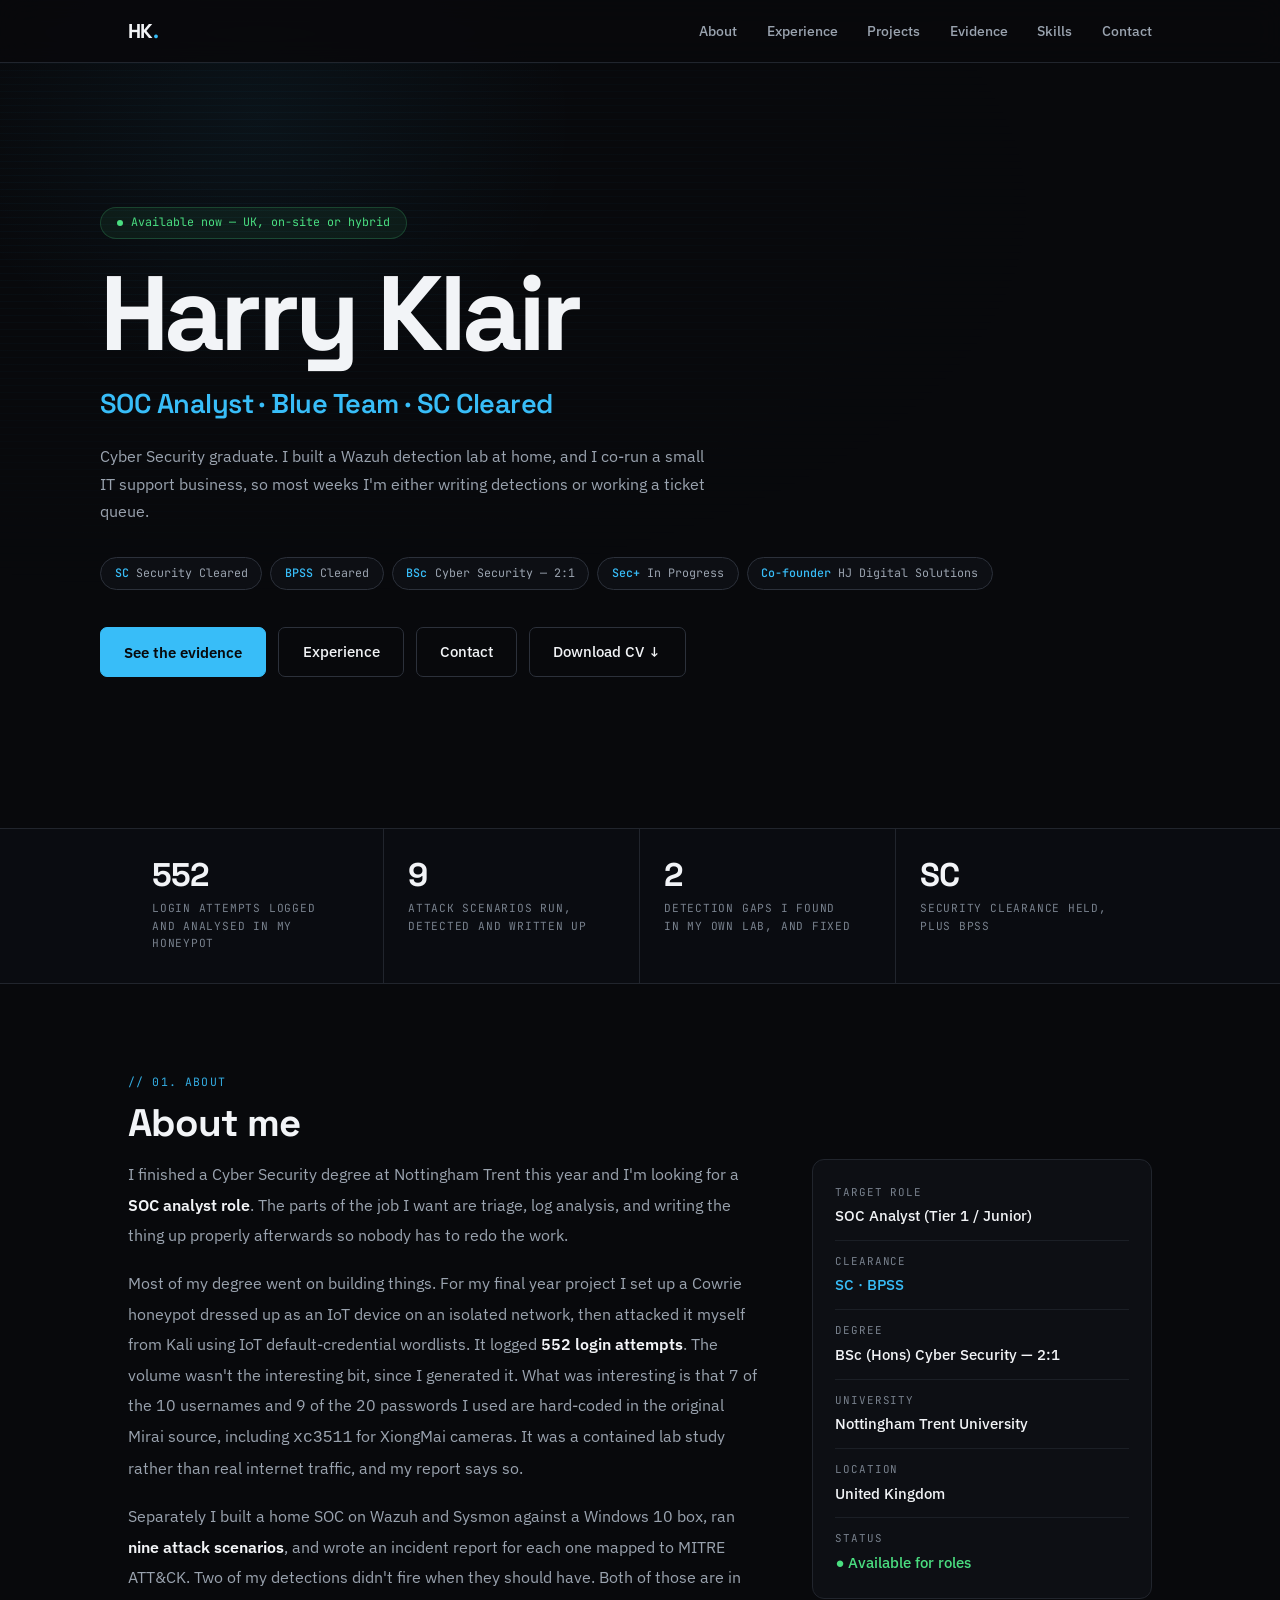
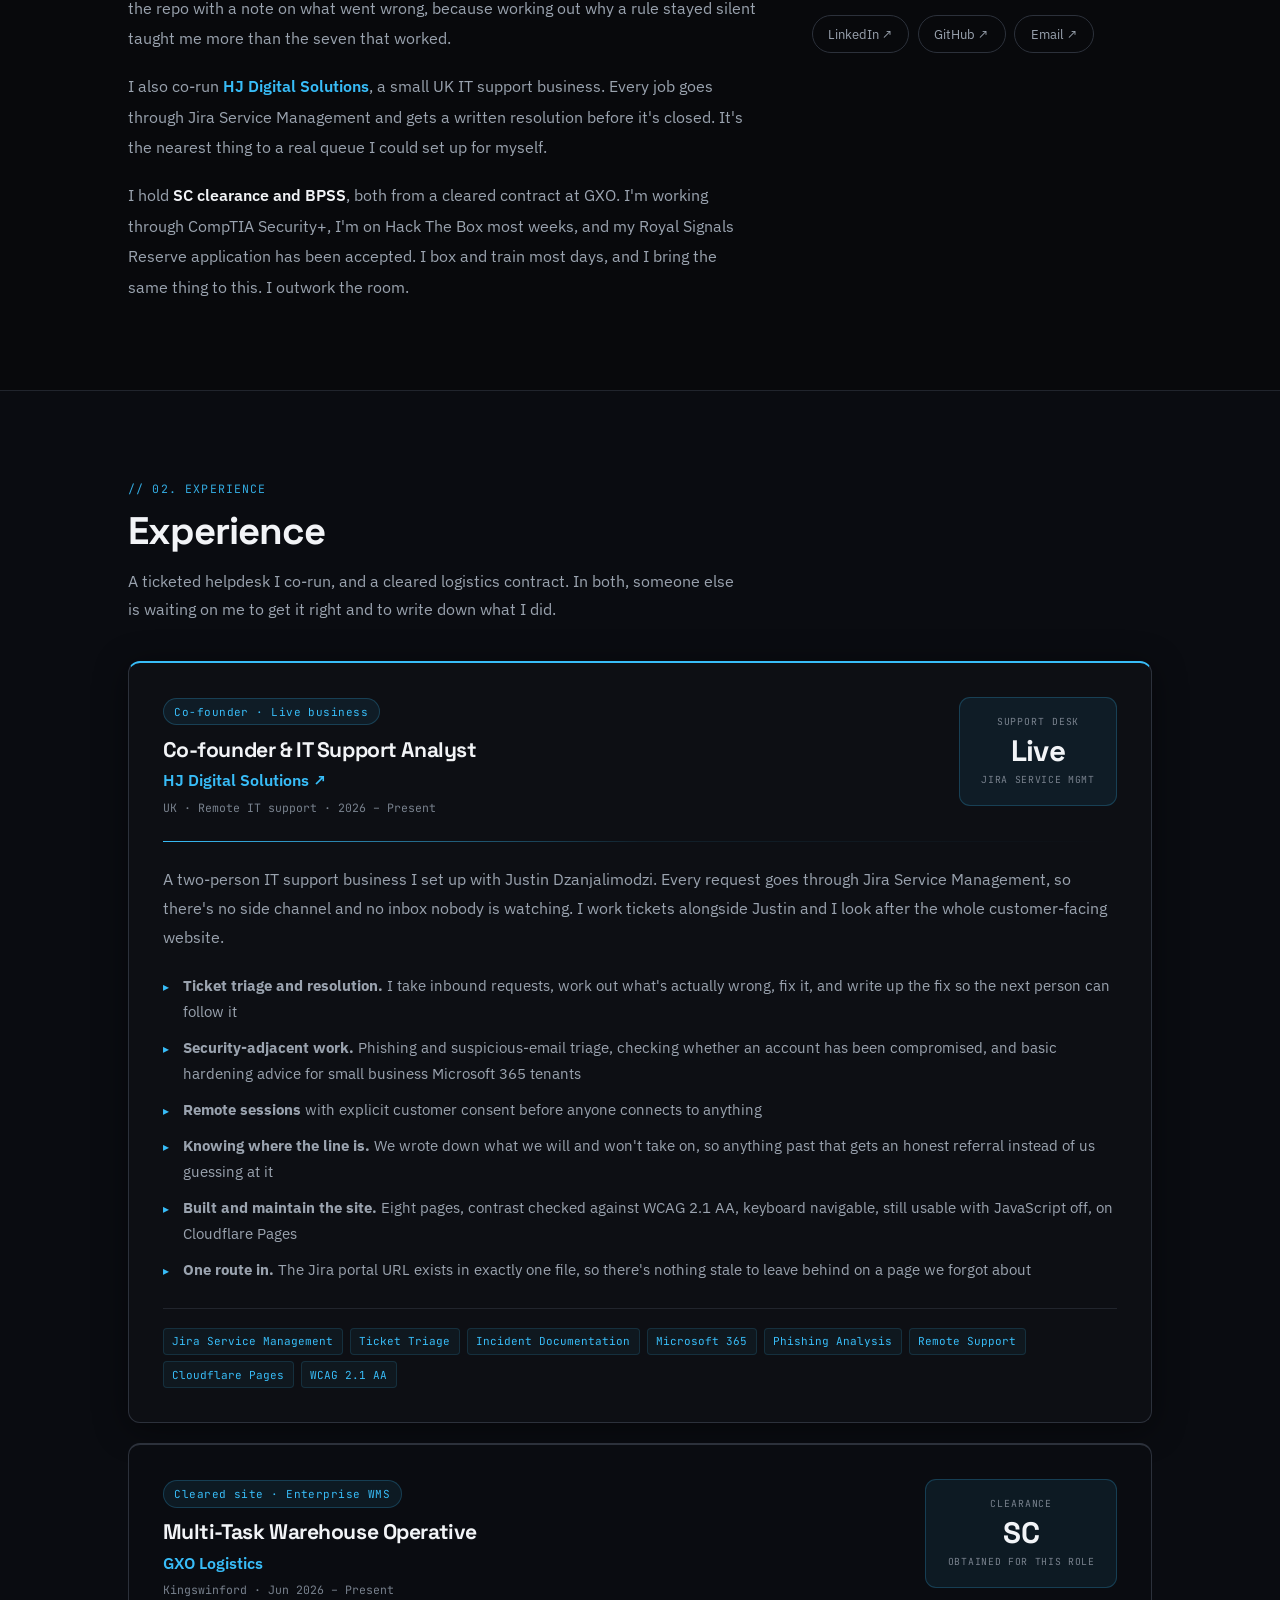
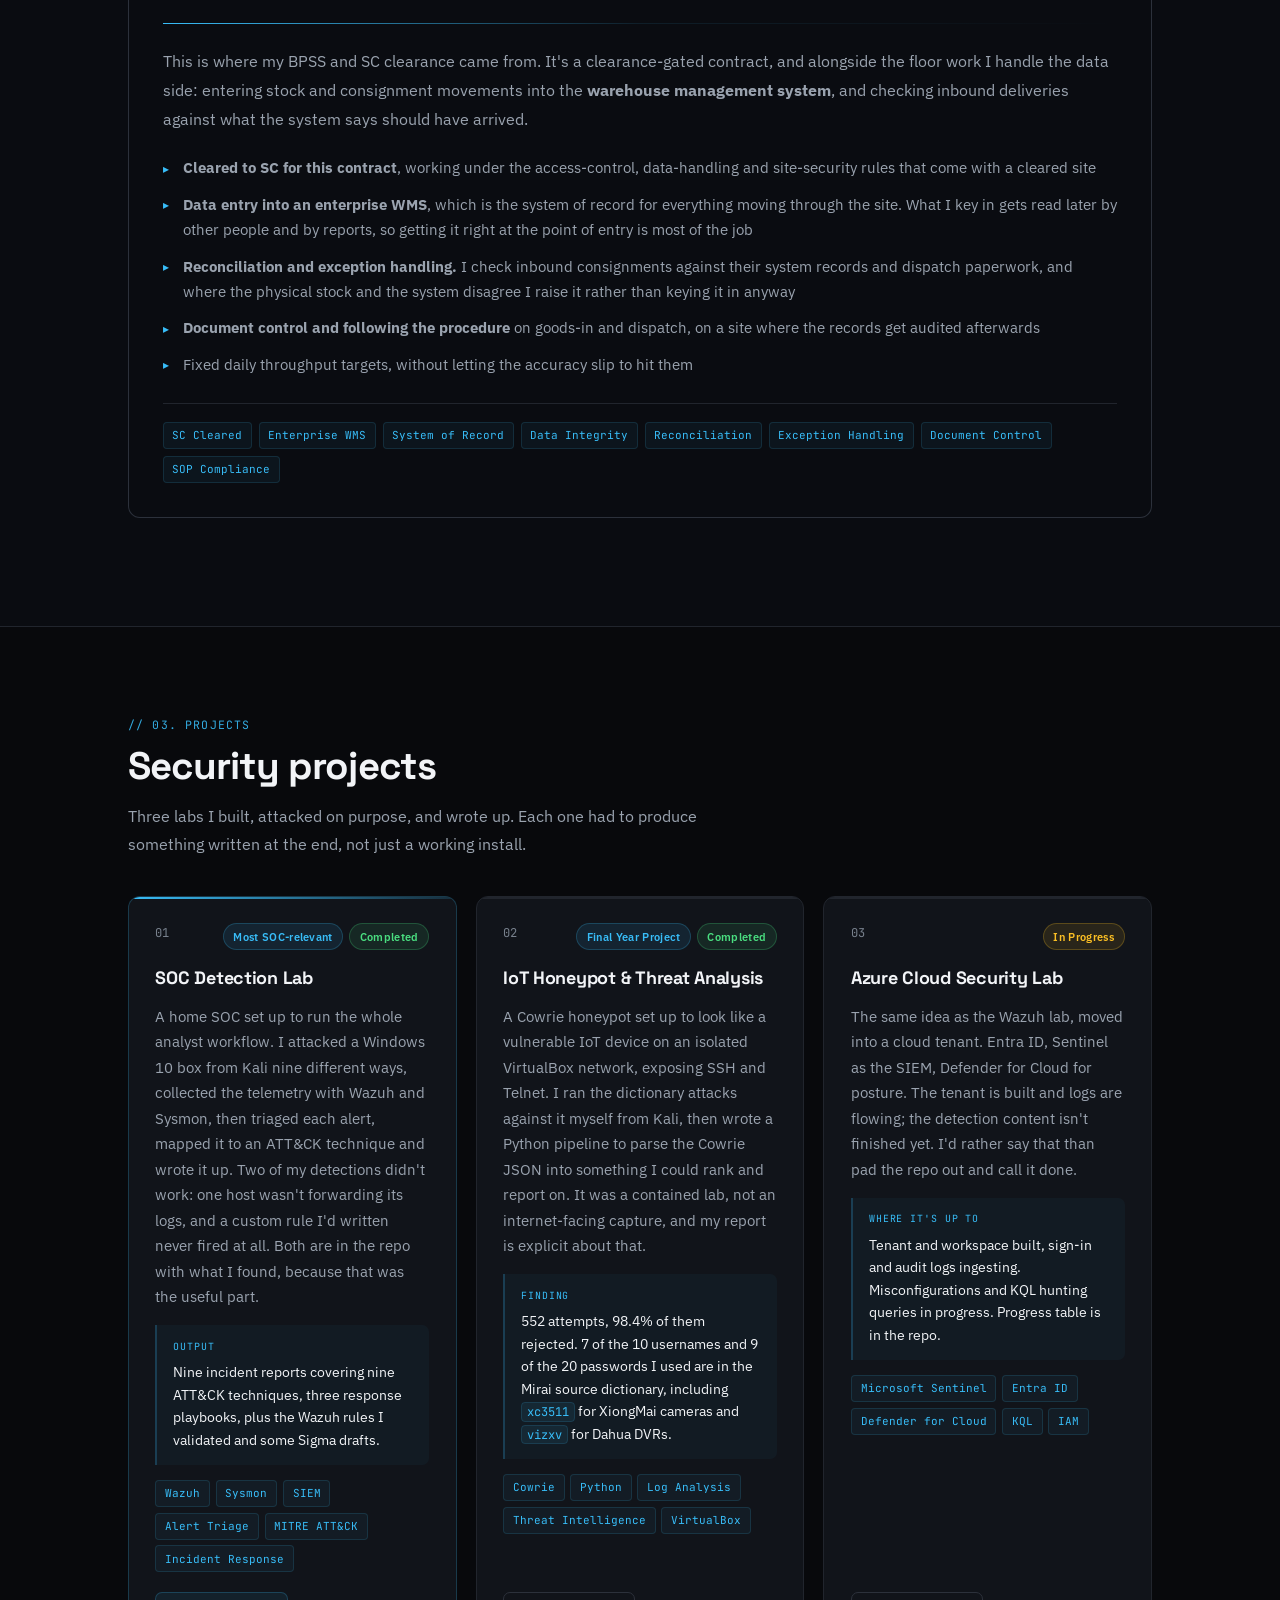
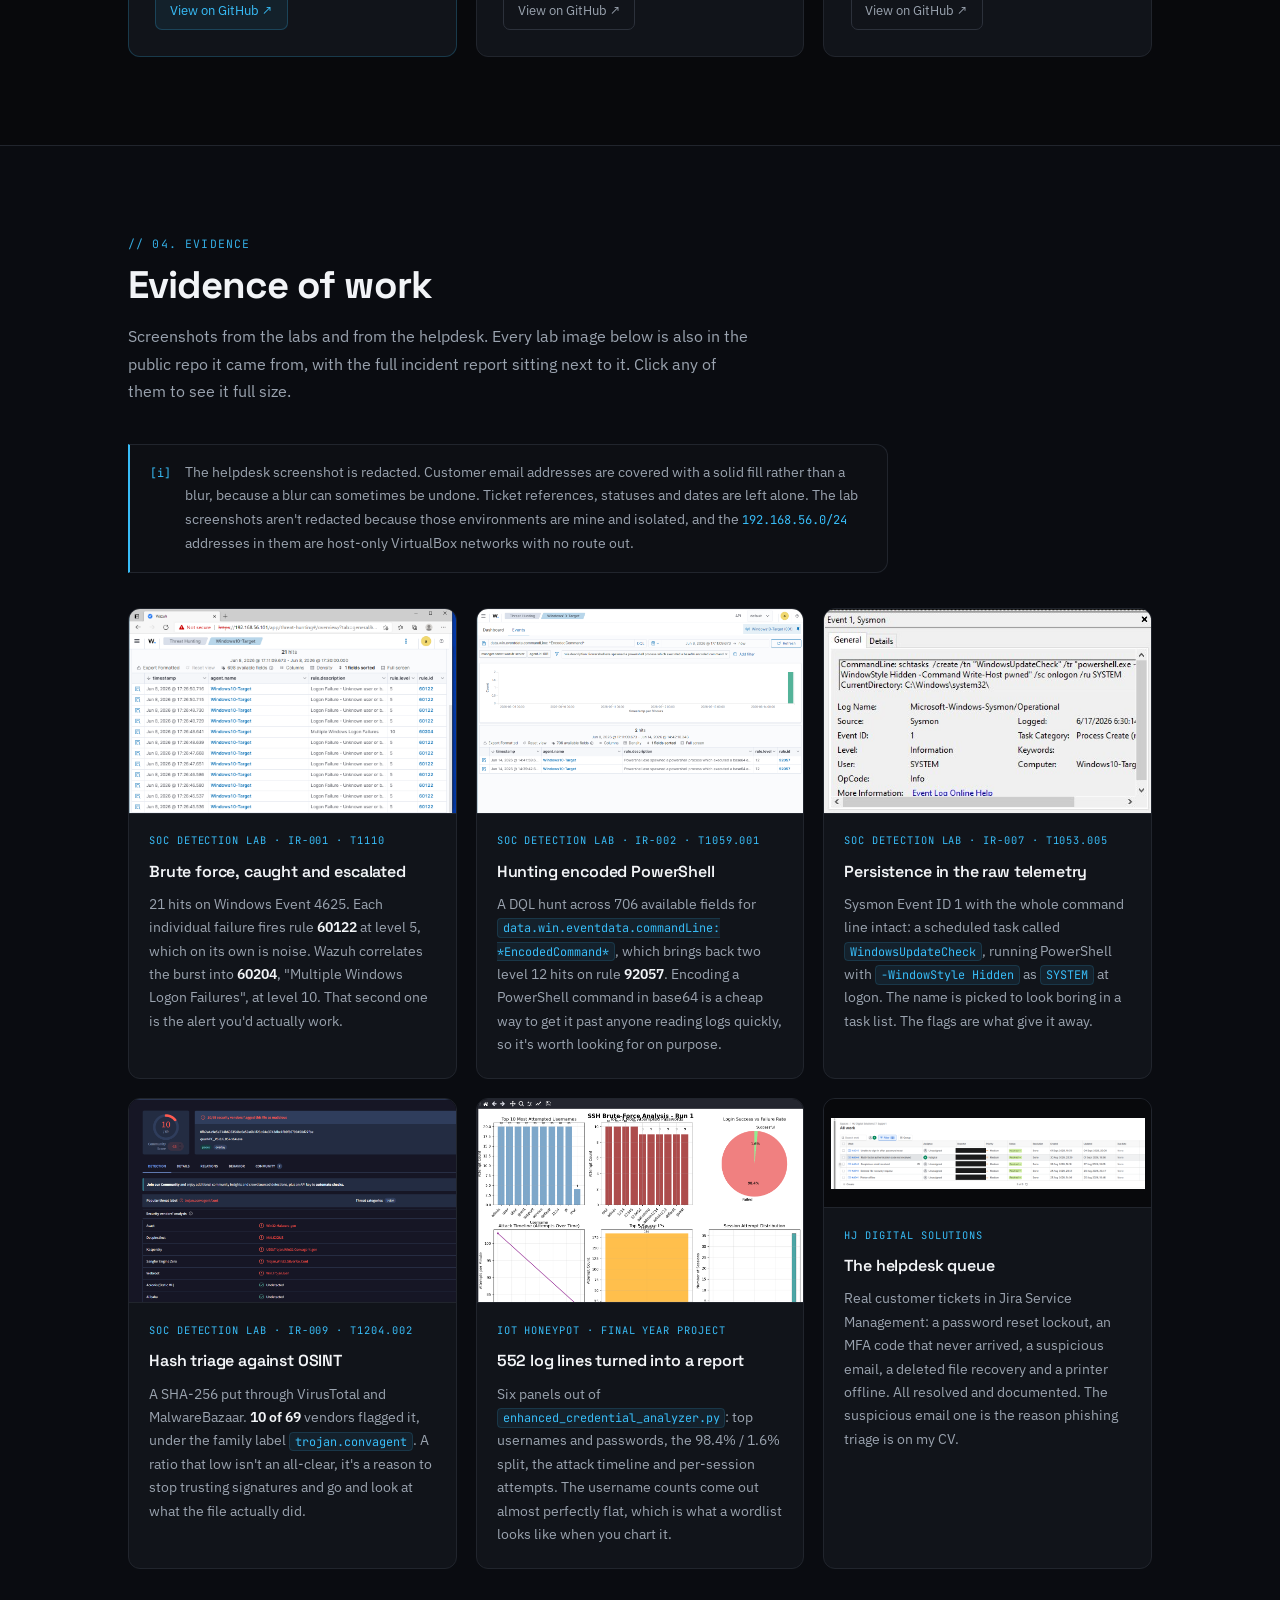
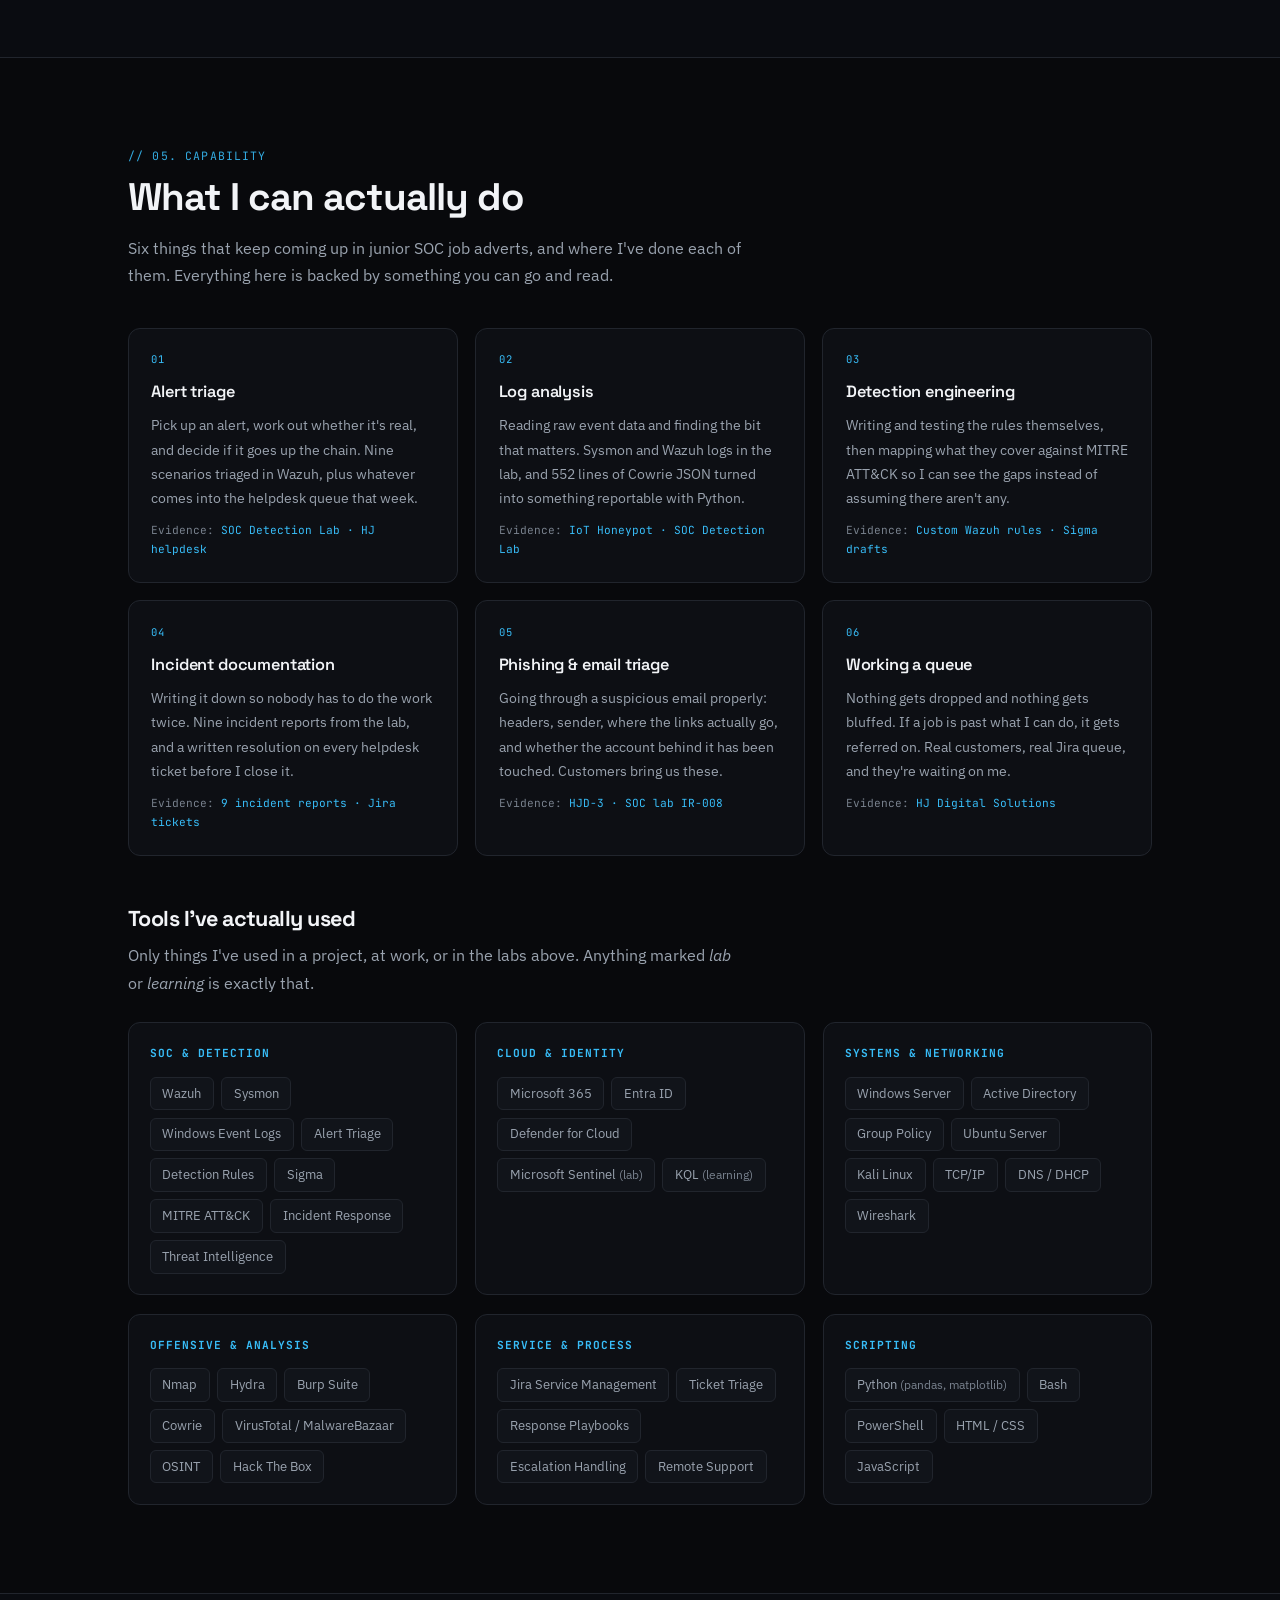
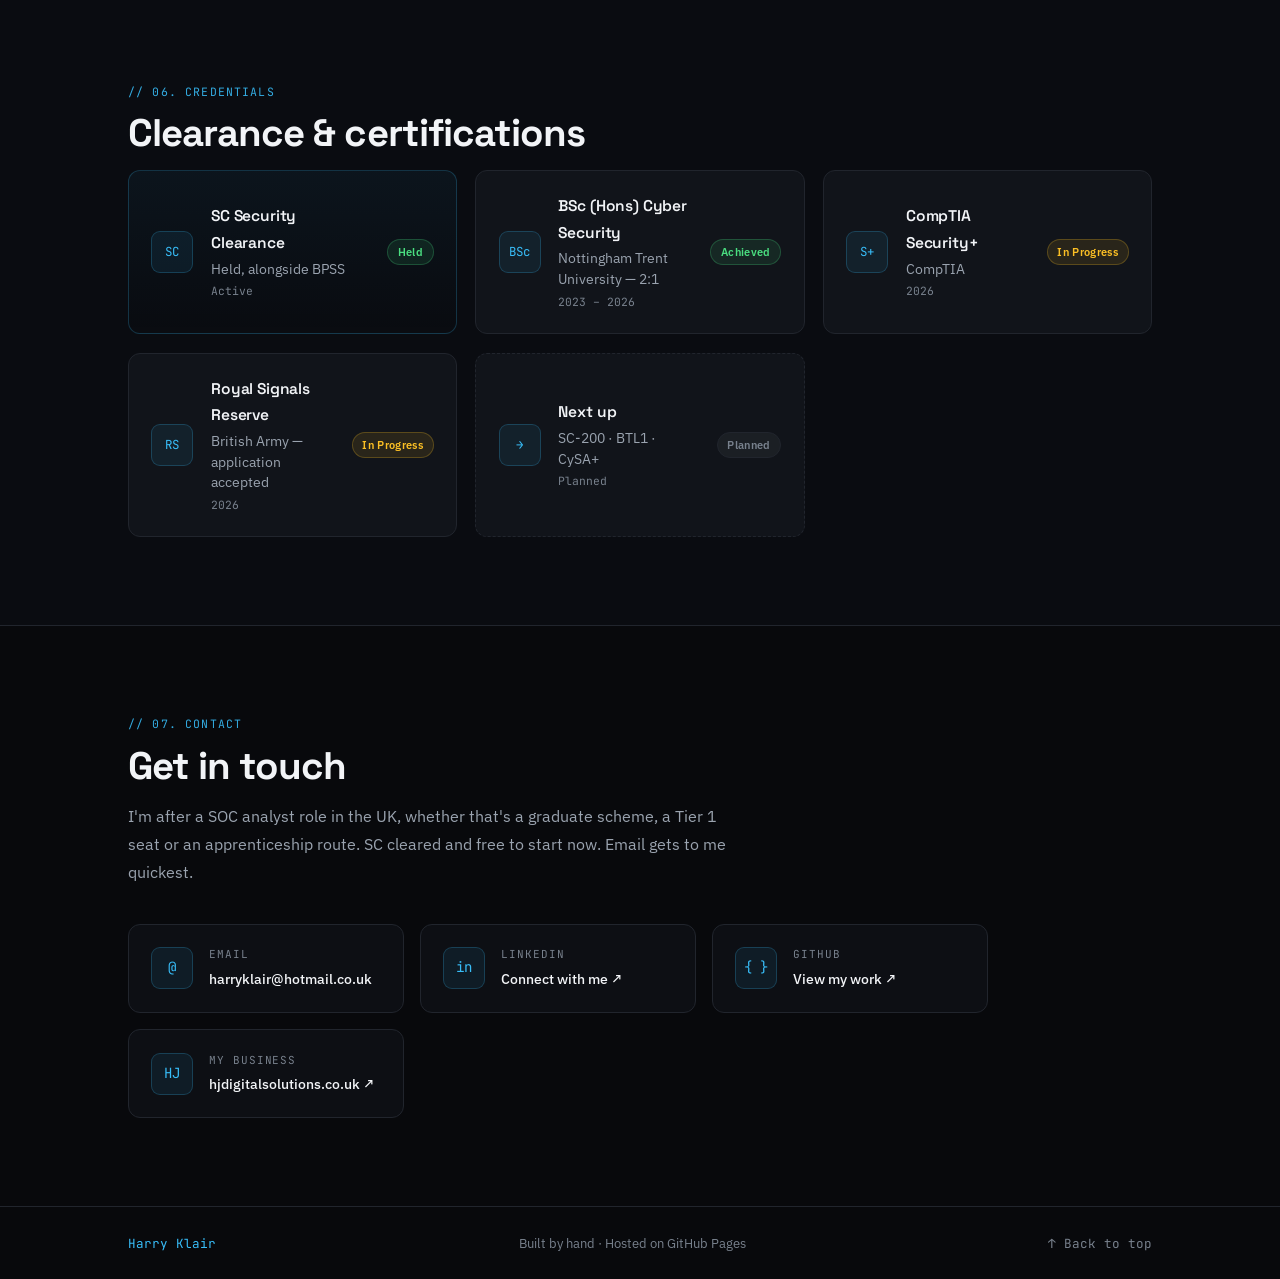
==== commit ed6208c1: "Rewrite site Evidence: - Add the Jira Service Management queue screenshot, with customer email   add" ====
--- a/index.html
+++ b/index.html
@@ -4,11 +4,11 @@
 <meta charset="UTF-8"/>
 <meta name="viewport" content="width=device-width, initial-scale=1.0"/>
 <title>Harry Klair | SOC Analyst</title>
-<meta name="description" content="Harry Klair — SC-cleared BSc Cyber Security graduate targeting SOC analyst roles. Detection engineering, log analysis, incident documentation, and a live IT helpdesk."/>
+<meta name="description" content="Harry Klair — SOC Analyst · Blue Team · SC Cleared. Cyber Security graduate with a Wazuh detection lab, nine documented incident reports, and a live Jira helpdesk."/>
 
 <meta property="og:type" content="website"/>
 <meta property="og:title" content="Harry Klair | SOC Analyst"/>
-<meta property="og:description" content="SC-cleared Cyber Security graduate. Detection labs, incident reports, and a live ticketed helpdesk at HJ Digital Solutions."/>
+<meta property="og:description" content="SOC Analyst · Blue Team · SC Cleared. Wazuh detection lab, nine incident reports, and a live Jira helpdesk at HJ Digital Solutions."/>
 <meta property="og:url" content="https://harryklrr.github.io/"/>
 <meta property="og:image" content="https://harryklrr.github.io/assets/og.png"/>
 <meta name="twitter:card" content="summary_large_image"/>
@@ -189,10 +189,10 @@
 .ev:hover{border-color:var(--acc-line);transform:translateY(-3px)}
 .shot{position:relative;background:var(--bg);border-bottom:1px solid var(--line);aspect-ratio:16/10;overflow:hidden}
 .shot img{width:100%;height:100%;object-fit:cover;object-position:top center}
-.shot:has(img) .ph{display:none}
-.ph{position:absolute;inset:0;display:flex;flex-direction:column;align-items:center;justify-content:center;gap:.55rem;padding:1.5rem;text-align:center;border:1px dashed var(--line-2);border-radius:var(--rl);margin:.6rem}
-.ph-f{font-family:var(--fm);font-size:.7rem;color:var(--acc);background:var(--acc-dim);border:1px solid var(--acc-line);border-radius:4px;padding:.2rem .55rem;word-break:break-all}
-.ph-t{font-size:.8rem;color:var(--t3);line-height:1.6;max-width:34ch}
+/* The Jira queue screenshot is about 4.4:1, so it sits inside the frame whole
+   instead of being cropped down to its left-hand third. */
+.shot-fit{aspect-ratio:3/1}
+.shot-fit img{object-fit:contain;object-position:center;padding:.4rem}
 /* Zoom affordance — only on slots that actually have an image */
 .shot:has(img){cursor:zoom-in}
 .shot img{transition:transform .45s var(--e)}
@@ -251,6 +251,7 @@
 .sgrp{background:var(--bg-1);border:1px solid var(--line);border-radius:var(--rl);padding:1.3rem}
 .sgrp-t{font-family:var(--fm);font-size:.7rem;color:var(--acc);text-transform:uppercase;letter-spacing:.09em;margin-bottom:.85rem}
 .stags{display:flex;flex-wrap:wrap;gap:.45rem}
+.stag em{font-style:normal;color:var(--t3);font-size:.92em}
 
 /* CERTS */
 .cgrid{display:grid;grid-template-columns:repeat(auto-fit,minmax(275px,1fr));gap:1.15rem}
@@ -339,12 +340,12 @@
   <div class="hero-c">
     <div class="hero-badge"><span class="bdot"></span><span>Available now &mdash; UK, on-site or hybrid</span></div>
     <h1 class="hero-name">Harry Klair</h1>
-    <p class="hero-role">SOC Analyst</p>
-    <p class="hero-line">Cyber Security graduate with SC clearance, a home detection lab mapped to MITRE ATT&amp;CK, and a live IT helpdesk I co-founded &mdash; where I work real tickets through Jira Service Management every week.</p>
+    <p class="hero-role">SOC Analyst &middot; Blue Team &middot; SC Cleared</p>
+    <p class="hero-line">Cyber Security graduate. I built a Wazuh detection lab at home, and I co-run a small IT support business, so most weeks I'm either writing detections or working a ticket queue.</p>
     <div class="creds">
       <span class="cred"><b>SC</b> Security Cleared</span>
       <span class="cred"><b>BPSS</b> Cleared</span>
-      <span class="cred"><b>BSc</b> Cyber Security (Hons)</span>
+      <span class="cred"><b>BSc</b> Cyber Security &mdash; 2:1</span>
       <span class="cred"><b>Sec+</b> In Progress</span>
       <span class="cred"><b>Co-founder</b> HJ Digital Solutions</span>
     </div>
@@ -363,10 +364,10 @@
 <section class="proof" aria-label="Key figures">
   <div class="container">
     <div class="proof-grid">
-      <div class="pstat"><div class="pstat-v">552</div><div class="pstat-l">Authentication attempts<br/>captured &amp; analysed</div></div>
-      <div class="pstat"><div class="pstat-v">9</div><div class="pstat-l">Attack scenarios detected<br/>&amp; formally reported</div></div>
-      <div class="pstat"><div class="pstat-v">98.4%</div><div class="pstat-l">Brute-force failure rate &mdash;<br/>the fingerprint of automation</div></div>
-      <div class="pstat"><div class="pstat-v accent">SC</div><div class="pstat-l">Security clearance<br/>held, plus BPSS</div></div>
+      <div class="pstat"><div class="pstat-v">552</div><div class="pstat-l">Login attempts logged<br/>and analysed in my honeypot</div></div>
+      <div class="pstat"><div class="pstat-v">9</div><div class="pstat-l">Attack scenarios run,<br/>detected and written up</div></div>
+      <div class="pstat"><div class="pstat-v">2</div><div class="pstat-l">Detection gaps I found<br/>in my own lab, and fixed</div></div>
+      <div class="pstat"><div class="pstat-v accent">SC</div><div class="pstat-l">Security clearance held,<br/>plus BPSS</div></div>
     </div>
   </div>
 </section>
@@ -375,13 +376,14 @@
 <section class="sec" id="about">
   <div class="container">
     <div class="slabel mono">// 01. ABOUT</div>
-    <h2 class="sheading reveal">Why a SOC, and why me</h2>
+    <h2 class="sheading reveal">About me</h2>
     <div class="about-grid">
       <div class="reveal">
-        <p class="about-p">I'm a Cyber Security graduate from Nottingham Trent University aiming squarely at <strong>SOC analyst work</strong> &mdash; triage, log analysis, detection, and writing up what actually happened so the next person doesn't have to guess.</p>
-        <p class="about-p">Most of my degree was spent building things rather than reading about them. I deployed a Cowrie honeypot posing as an IoT device and captured <strong>552 authentication attempts</strong> &mdash; 7 of the 10 usernames and 9 of the 20 passwords matched the credential dictionary hard-coded into the original Mirai botnet source. I built a home SOC on Wazuh and Sysmon, ran <strong>nine attack scenarios</strong> against a Windows 10 target, and wrote nine formal incident reports mapping each detection to MITRE ATT&amp;CK.</p>
-        <p class="about-p">Alongside that I co-founded <strong><a href="https://hjdigitalsolutions.co.uk" target="_blank" rel="noopener" class="accent">HJ Digital Solutions</a></strong>, a UK IT support business. Everything runs through Jira Service Management &mdash; ticket raised, triaged, worked, documented, closed. It is the closest thing to a live queue I could build for myself, and the habits are the same ones a SOC runs on: work the ticket, record what you did, escalate honestly when it's beyond you.</p>
-        <p class="about-p">I hold <strong>SC clearance and BPSS</strong>, both obtained to work on a cleared logistics contract at GXO. I'm working toward CompTIA Security+, active on Hack The Box in my own time, and my Royal Signals Reserve application has been accepted &mdash; currently at the medical stage. I bring the same discipline from boxing and athletics to everything else. I outwork the room.</p>
+        <p class="about-p">I finished a Cyber Security degree at Nottingham Trent this year and I'm looking for a <strong>SOC analyst role</strong>. The parts of the job I want are triage, log analysis, and writing the thing up properly afterwards so nobody has to redo the work.</p>
+        <p class="about-p">Most of my degree went on building things. For my final year project I set up a Cowrie honeypot dressed up as an IoT device on an isolated network, then attacked it myself from Kali using IoT default-credential wordlists. It logged <strong>552 login attempts</strong>. The volume wasn't the interesting bit, since I generated it. What was interesting is that 7 of the 10 usernames and 9 of the 20 passwords I used are hard-coded in the original Mirai source, including <code>xc3511</code> for XiongMai cameras. It was a contained lab study rather than real internet traffic, and my report says so.</p>
+        <p class="about-p">Separately I built a home SOC on Wazuh and Sysmon against a Windows 10 box, ran <strong>nine attack scenarios</strong>, and wrote an incident report for each one mapped to MITRE ATT&amp;CK. Two of my detections didn't fire when they should have. Both of those are in the repo with a note on what went wrong, because working out why a rule stayed silent taught me more than the seven that worked.</p>
+        <p class="about-p">I also co-run <strong><a href="https://hjdigitalsolutions.co.uk" target="_blank" rel="noopener" class="accent">HJ Digital Solutions</a></strong>, a small UK IT support business. Every job goes through Jira Service Management and gets a written resolution before it's closed. It's the nearest thing to a real queue I could set up for myself.</p>
+        <p class="about-p">I hold <strong>SC clearance and BPSS</strong>, both from a cleared contract at GXO. I'm working through CompTIA Security+, I'm on Hack The Box most weeks, and my Royal Signals Reserve application has been accepted. I box and train most days, and I bring the same thing to this. I outwork the room.</p>
       </div>
       <div class="reveal">
         <div class="facts">
@@ -407,19 +409,19 @@
   <div class="container">
     <div class="slabel mono">// 02. EXPERIENCE</div>
     <h2 class="sheading reveal">Experience</h2>
-    <p class="ssub reveal">A live ticketed helpdesk I co-founded, and a security-cleared logistics contract &mdash; both places where other people are relying on me to get it right and to write down what I did.</p>
+    <p class="ssub reveal">A ticketed helpdesk I co-run, and a cleared logistics contract. In both, someone else is waiting on me to get it right and to write down what I did.</p>
 
     <!-- ── HJ DIGITAL SOLUTIONS ── -->
     <div class="exp reveal">
       <div class="exp-top">
         <div class="exp-left">
           <div class="exp-pill">Co-founder &middot; Live business</div>
-          <h3 class="exp-title">Co-founder &amp; Support Analyst</h3>
+          <h3 class="exp-title">Co-founder &amp; IT Support Analyst</h3>
           <p class="exp-co"><a href="https://hjdigitalsolutions.co.uk" target="_blank" rel="noopener">HJ Digital Solutions ↗</a></p>
           <p class="exp-meta mono">UK &middot; Remote IT support &middot; 2026 – Present</p>
         </div>
-        <!-- Once you have a real ticket count, swap "Live" for the number and
-             "Jira Service Desk" for "tickets worked". A number is far stronger. -->
+        <!-- Swap "Live" for the real resolved-ticket count once it's worth
+             quoting. A number beats a status word. -->
         <div class="exp-stat">
           <span class="est-l">Support desk</span>
           <span class="est-v">Live</span>
@@ -427,14 +429,14 @@
         </div>
       </div>
       <div class="exp-div"></div>
-      <p class="exp-sum">A two-person UK IT support business co-founded with Justin Dzanjalimodzi. Every request is raised, tracked and closed through Jira Service Management &mdash; no untracked side channels, no email queue nobody is watching. I work tickets alongside Justin and own the entire customer-facing web presence.</p>
+      <p class="exp-sum">A two-person IT support business I set up with Justin Dzanjalimodzi. Every request goes through Jira Service Management, so there's no side channel and no inbox nobody is watching. I work tickets alongside Justin and I look after the whole customer-facing website.</p>
       <ul class="exp-ul">
-        <li><strong>Ticket triage and resolution</strong> &mdash; take inbound requests through Jira Service Management, diagnose, resolve, and write up the fix so the next person can follow it</li>
-        <li><strong>Security-adjacent support</strong> &mdash; phishing and suspicious-email triage, account compromise checks, and basic hardening advice for small business Microsoft 365 tenants</li>
-        <li><strong>Remote sessions</strong> &mdash; conduct supervised remote support with explicit customer consent; SC clearance is part of why customers are willing to grant that access</li>
-        <li><strong>Escalation discipline</strong> &mdash; a written scope boundary means anything beyond our capability gets an honest referral rather than an expensive detour</li>
-        <li><strong>Built and maintain the full website</strong> &mdash; eight-page static site, WCAG 2.1 AA verified contrast, keyboard-navigable, fully usable with JavaScript disabled, deployed on Cloudflare Pages</li>
-        <li><strong>Single front door by design</strong> &mdash; the support portal URL exists in exactly one place in the codebase, so there is no risk of a stale link surviving on a forgotten page</li>
+        <li><strong>Ticket triage and resolution.</strong> I take inbound requests, work out what's actually wrong, fix it, and write up the fix so the next person can follow it</li>
+        <li><strong>Security-adjacent work.</strong> Phishing and suspicious-email triage, checking whether an account has been compromised, and basic hardening advice for small business Microsoft 365 tenants</li>
+        <li><strong>Remote sessions</strong> with explicit customer consent before anyone connects to anything</li>
+        <li><strong>Knowing where the line is.</strong> We wrote down what we will and won't take on, so anything past that gets an honest referral instead of us guessing at it</li>
+        <li><strong>Built and maintain the site.</strong> Eight pages, contrast checked against WCAG 2.1 AA, keyboard navigable, still usable with JavaScript off, on Cloudflare Pages</li>
+        <li><strong>One route in.</strong> The Jira portal URL exists in exactly one file, so there's nothing stale to leave behind on a page we forgot about</li>
       </ul>
       <div class="exp-tags">
         <span class="tag">Jira Service Management</span><span class="tag">Ticket Triage</span><span class="tag">Incident Documentation</span>
@@ -462,12 +464,13 @@
         </div>
       </div>
       <div class="exp-div"></div>
-      <p class="exp-sum">A clearance-gated logistics contract &mdash; my BPSS and SC clearance were obtained to work on it. Alongside the operational floor work I own the data side: transactional entry into the <strong>warehouse management system (WMS)</strong>, and reconciling inbound consignments against their system records.</p>
+      <p class="exp-sum">This is where my BPSS and SC clearance came from. It's a clearance-gated contract, and alongside the floor work I handle the data side: entering stock and consignment movements into the <strong>warehouse management system</strong>, and checking inbound deliveries against what the system says should have arrived.</p>
       <ul class="exp-ul">
-        <li><strong>Vetted to SC standard</strong> for a clearance-gated contract, operating under the access-control, data-handling and site-security requirements that apply on a cleared site</li>
-        <li><strong>Transactional data entry into an enterprise WMS</strong> &mdash; the system of record for stock and consignment movement. What I key in is read downstream by other users and reports, so accuracy at the point of input is the entire job</li>
-        <li><strong>Reconciliation and exception handling</strong> &mdash; validating inbound consignments against their system records and dispatch documentation, identifying variances between physical and system state, and raising them as exceptions rather than letting bad data into the system</li>
-        <li><strong>Working a queue under volume</strong> to fixed daily throughput targets without trading accuracy for speed &mdash; structurally the same trade-off as a SOC queue: resolve what you can, escalate what you can't, and leave a record either way</li>
+        <li><strong>Cleared to SC for this contract</strong>, working under the access-control, data-handling and site-security rules that come with a cleared site</li>
+        <li><strong>Data entry into an enterprise WMS</strong>, which is the system of record for everything moving through the site. What I key in gets read later by other people and by reports, so getting it right at the point of entry is most of the job</li>
+        <li><strong>Reconciliation and exception handling.</strong> I check inbound consignments against their system records and dispatch paperwork, and where the physical stock and the system disagree I raise it rather than keying it in anyway</li>
+        <li><strong>Document control and following the procedure</strong> on goods-in and dispatch, on a site where the records get audited afterwards</li>
+        <li>Fixed daily throughput targets, without letting the accuracy slip to hit them</li>
       </ul>
       <div class="exp-tags">
         <span class="tag">SC Cleared</span><span class="tag">Enterprise WMS</span><span class="tag">System of Record</span>
@@ -483,16 +486,16 @@
   <div class="container">
     <div class="slabel mono">// 03. PROJECTS</div>
     <h2 class="sheading reveal">Security projects</h2>
-    <p class="ssub reveal">Labs built from scratch, attacked deliberately, and documented properly. Each one produced written output, not just a working install.</p>
+    <p class="ssub reveal">Three labs I built, attacked on purpose, and wrote up. Each one had to produce something written at the end, not just a working install.</p>
     <div class="pgrid">
 
       <div class="pcard pcard-feat reveal">
         <div class="ptop"><span class="pnum mono">01</span><div class="pbadges"><span class="badge b-feat">Most SOC-relevant</span><span class="badge b-done">Completed</span></div></div>
         <h3 class="ptitle">SOC Detection Lab</h3>
-        <p class="pdesc">A home SOC built to run the analyst workflow end to end. Kali Linux launched nine attack scenarios against a Windows 10 target; Wazuh and Sysmon collected the telemetry; I triaged each alert, mapped it to a MITRE ATT&amp;CK technique, and wrote it up. Two genuine detection gaps surfaced along the way &mdash; a missing log-forwarding rule and a custom rule that silently never fired. Both are documented in the repo rather than quietly written out of the story.</p>
+        <p class="pdesc">A home SOC set up to run the whole analyst workflow. I attacked a Windows 10 box from Kali nine different ways, collected the telemetry with Wazuh and Sysmon, then triaged each alert, mapped it to an ATT&amp;CK technique and wrote it up. Two of my detections didn't work: one host wasn't forwarding its logs, and a custom rule I'd written never fired at all. Both are in the repo with what I found, because that was the useful part.</p>
         <div class="pout">
           <span class="pout-l mono">Output</span>
-          <span class="pout-v">9 incident reports across 9 ATT&amp;CK techniques, 3 response playbooks, validated Wazuh rules and Sigma drafts.</span>
+          <span class="pout-v">Nine incident reports covering nine ATT&amp;CK techniques, three response playbooks, plus the Wazuh rules I validated and some Sigma drafts.</span>
         </div>
         <div class="ptags"><span class="tag">Wazuh</span><span class="tag">Sysmon</span><span class="tag">SIEM</span><span class="tag">Alert Triage</span><span class="tag">MITRE ATT&amp;CK</span><span class="tag">Incident Response</span></div>
         <div class="pact"><a href="https://github.com/HarryKlrr/soc-detection-lab" target="_blank" rel="noopener" class="btn-sa">View on GitHub ↗</a></div>
@@ -501,10 +504,10 @@
       <div class="pcard reveal">
         <div class="ptop"><span class="pnum mono">02</span><div class="pbadges"><span class="badge b-feat">Final Year Project</span><span class="badge b-done">Completed</span></div></div>
         <h3 class="ptitle">IoT Honeypot &amp; Threat Analysis</h3>
-        <p class="pdesc">A Cowrie SSH/Telnet honeypot configured to impersonate an IoT device inside an isolated VirtualBox network, with dictionary attacks driven from Kali. I wrote a Python pipeline to parse the raw Cowrie JSON and turn it into a ranked, reportable dataset. Contained lab study, not an internet-facing capture &mdash; and the report says so.</p>
+        <p class="pdesc">A Cowrie honeypot set up to look like a vulnerable IoT device on an isolated VirtualBox network, exposing SSH and Telnet. I ran the dictionary attacks against it myself from Kali, then wrote a Python pipeline to parse the Cowrie JSON into something I could rank and report on. It was a contained lab, not an internet-facing capture, and my report is explicit about that.</p>
         <div class="pout">
           <span class="pout-l mono">Finding</span>
-          <span class="pout-v">552 attempts at a 98.4% failure rate. 7 of 10 usernames and 9 of 20 passwords match the Mirai source dictionary &mdash; including <code>xc3511</code> (XiongMai cameras) and <code>vizxv</code> (Dahua DVRs).</span>
+          <span class="pout-v">552 attempts, 98.4% of them rejected. 7 of the 10 usernames and 9 of the 20 passwords I used are in the Mirai source dictionary, including <code>xc3511</code> for XiongMai cameras and <code>vizxv</code> for Dahua DVRs.</span>
         </div>
         <div class="ptags"><span class="tag">Cowrie</span><span class="tag">Python</span><span class="tag">Log Analysis</span><span class="tag">Threat Intelligence</span><span class="tag">VirtualBox</span></div>
         <div class="pact"><a href="https://github.com/HarryKlrr/iot-honeypot" target="_blank" rel="noopener" class="btn-s">View on GitHub ↗</a></div>
@@ -513,10 +516,10 @@
       <div class="pcard reveal">
         <div class="ptop"><span class="pnum mono">03</span><span class="badge b-live">In Progress</span></div>
         <h3 class="ptitle">Azure Cloud Security Lab</h3>
-        <p class="pdesc">Cloud-side detection on Microsoft Azure: Entra ID identity configuration, Microsoft Sentinel as the SIEM, Defender for Cloud hardening, IAM policy design and log ingestion pipelines &mdash; then deliberately introducing misconfigurations to see what Sentinel actually catches.</p>
+        <p class="pdesc">The same idea as the Wazuh lab, moved into a cloud tenant. Entra ID, Sentinel as the SIEM, Defender for Cloud for posture. The tenant is built and logs are flowing; the detection content isn't finished yet. I'd rather say that than pad the repo out and call it done.</p>
         <div class="pout">
-          <span class="pout-l mono">Target output</span>
-          <span class="pout-v">Documented remediation steps and a security baseline guide, plus KQL hunting queries for each misconfiguration class.</span>
+          <span class="pout-l mono">Where it's up to</span>
+          <span class="pout-v">Tenant and workspace built, sign-in and audit logs ingesting. Misconfigurations and KQL hunting queries in progress. Progress table is in the repo.</span>
         </div>
         <div class="ptags"><span class="tag">Microsoft Sentinel</span><span class="tag">Entra ID</span><span class="tag">Defender for Cloud</span><span class="tag">KQL</span><span class="tag">IAM</span></div>
         <div class="pact"><a href="https://github.com/HarryKlrr/azure-cloud-security-lab" target="_blank" rel="noopener" class="btn-s">View on GitHub ↗</a></div>
@@ -544,11 +547,11 @@
   <div class="container">
     <div class="slabel mono">// 04. EVIDENCE</div>
     <h2 class="sheading reveal">Evidence of work</h2>
-    <p class="ssub reveal">Anyone can list tools. This is what the work actually looked like &mdash; the alerts as they fired, the queries that found them, and the raw telemetry underneath. Every lab screenshot below is also in the public repo it came from, with the full incident report beside it.</p>
+    <p class="ssub reveal">Screenshots from the labs and from the helpdesk. Every lab image below is also in the public repo it came from, with the full incident report sitting next to it. Click any of them to see it full size.</p>
 
     <div class="ev-note reveal">
       <span class="ev-note-i mono">[i]</span>
-      <p>Lab screenshots are unredacted because the environments are isolated and mine &mdash; the <code>192.168.56.0/24</code> addresses are host-only VirtualBox networks with no route to the internet. Customer screenshots from HJ Digital Solutions are redacted before publication: names, email addresses, hostnames, IP addresses and device identifiers removed.</p>
+      <p>The helpdesk screenshot is redacted. Customer email addresses are covered with a solid fill rather than a blur, because a blur can sometimes be undone. Ticket references, statuses and dates are left alone. The lab screenshots aren't redacted because those environments are mine and isolated, and the <code>192.168.56.0/24</code> addresses in them are host-only VirtualBox networks with no route out.</p>
     </div>
 
     <div class="evgrid">
@@ -556,108 +559,66 @@
       <figure class="ev reveal">
         <div class="shot">
           <img src="assets/evidence/wazuh-triage.png" alt="Wazuh threat hunting view filtered to Windows Event 4625, showing repeated logon failures escalating from rule 60122 to rule 60204" onerror="this.remove()"/>
-          <div class="ph">
-            <span class="ph-f">assets/evidence/wazuh-triage.png</span>
-            <p class="ph-t">Wazuh dashboard mid-triage: a fired rule, its severity, the source host and the raw event.</p>
-          </div>
         </div>
         <figcaption class="ev-body">
           <span class="ev-src mono">SOC Detection Lab &middot; IR-001 &middot; T1110</span>
           <span class="ev-t">Brute force, caught and escalated</span>
-          <p class="ev-d">21 hits on Windows Event 4625. Individual failures fire rule <b>60122</b> at level 5; Wazuh correlates the burst into <b>60204</b> &mdash; "Multiple Windows Logon Failures" &mdash; at level 10. That escalation is the alert an analyst actually works.</p>
+          <p class="ev-d">21 hits on Windows Event 4625. Each individual failure fires rule <b>60122</b> at level 5, which on its own is noise. Wazuh correlates the burst into <b>60204</b>, "Multiple Windows Logon Failures", at level 10. That second one is the alert you'd actually work.</p>
         </figcaption>
       </figure>
 
       <figure class="ev reveal">
         <div class="shot">
           <img src="assets/evidence/threat-hunt-powershell.png" alt="Wazuh Events view with a DQL query hunting for PowerShell EncodedCommand, returning two level 12 alerts on rule 92057" onerror="this.remove()"/>
-          <div class="ph">
-            <span class="ph-f">assets/evidence/threat-hunt-powershell.png</span>
-            <p class="ph-t">A hunting query you wrote, and what it returned.</p>
-          </div>
         </div>
         <figcaption class="ev-body">
           <span class="ev-src mono">SOC Detection Lab &middot; IR-002 &middot; T1059.001</span>
           <span class="ev-t">Hunting encoded PowerShell</span>
-          <p class="ev-d">A DQL hunt across 706 fields &mdash; <code>data.win.eventdata.commandLine: *EncodedCommand*</code> &mdash; surfacing two level 12 hits on rule <b>92057</b>. Base64-encoded PowerShell is a standard evasion move; this is the query that finds it.</p>
+          <p class="ev-d">A DQL hunt across 706 available fields for <code>data.win.eventdata.commandLine: *EncodedCommand*</code>, which brings back two level 12 hits on rule <b>92057</b>. Encoding a PowerShell command in base64 is a cheap way to get it past anyone reading logs quickly, so it's worth looking for on purpose.</p>
         </figcaption>
       </figure>
 
       <figure class="ev reveal">
         <div class="shot">
           <img src="assets/evidence/sysmon-persistence.png" alt="Sysmon Event ID 1 showing a schtasks command creating a hidden SYSTEM-level scheduled task" onerror="this.remove()"/>
-          <div class="ph">
-            <span class="ph-f">assets/evidence/sysmon-persistence.png</span>
-            <p class="ph-t">Sysmon process-creation telemetry showing the malicious command line.</p>
-          </div>
         </div>
         <figcaption class="ev-body">
           <span class="ev-src mono">SOC Detection Lab &middot; IR-007 &middot; T1053.005</span>
-          <span class="ev-t">Persistence, in the raw telemetry</span>
-          <p class="ev-d">Sysmon Event ID 1 catching the full command line: a scheduled task named <code>WindowsUpdateCheck</code>, running PowerShell with <code>-WindowStyle Hidden</code> as <code>SYSTEM</code> at logon. The name is meant to look boring. The flags give it away.</p>
+          <span class="ev-t">Persistence in the raw telemetry</span>
+          <p class="ev-d">Sysmon Event ID 1 with the whole command line intact: a scheduled task called <code>WindowsUpdateCheck</code>, running PowerShell with <code>-WindowStyle Hidden</code> as <code>SYSTEM</code> at logon. The name is picked to look boring in a task list. The flags are what give it away.</p>
         </figcaption>
       </figure>
 
       <figure class="ev reveal">
         <div class="shot">
           <img src="assets/evidence/malware-triage.png" alt="VirusTotal detection page showing 10 of 69 security vendors flagging the sample as a trojan" onerror="this.remove()"/>
-          <div class="ph">
-            <span class="ph-f">assets/evidence/malware-triage.png</span>
-            <p class="ph-t">OSINT reputation lookup on a suspicious file hash.</p>
-          </div>
         </div>
         <figcaption class="ev-body">
           <span class="ev-src mono">SOC Detection Lab &middot; IR-009 &middot; T1204.002</span>
           <span class="ev-t">Hash triage against OSINT</span>
-          <p class="ev-d">A SHA-256 run through VirusTotal and MalwareBazaar: <b>10 of 69</b> vendors flagging it, family label <code>trojan.convagent</code>. A low detection ratio isn't an all-clear &mdash; it's the case for pivoting to behaviour instead of signatures.</p>
+          <p class="ev-d">A SHA-256 put through VirusTotal and MalwareBazaar. <b>10 of 69</b> vendors flagged it, under the family label <code>trojan.convagent</code>. A ratio that low isn't an all-clear, it's a reason to stop trusting signatures and go and look at what the file actually did.</p>
         </figcaption>
       </figure>
 
       <figure class="ev reveal">
         <div class="shot">
           <img src="assets/evidence/honeypot-analysis.png" alt="Six-panel Python matplotlib dashboard analysing SSH brute-force attempts against the Cowrie honeypot" onerror="this.remove()"/>
-          <div class="ph">
-            <span class="ph-f">assets/evidence/honeypot-analysis.png</span>
-            <p class="ph-t">Output from your Python credential analyser.</p>
-          </div>
         </div>
         <figcaption class="ev-body">
           <span class="ev-src mono">IoT Honeypot &middot; Final Year Project</span>
-          <span class="ev-t">552 log lines &rarr; a threat report</span>
-          <p class="ev-d">Six panels generated by <code>enhanced_credential_analyzer.py</code>: top usernames and passwords, the 98.4% / 1.6% split, attack timeline, source distribution and per-session attempts. The near-uniform username counts are what automation looks like in a chart.</p>
+          <span class="ev-t">552 log lines turned into a report</span>
+          <p class="ev-d">Six panels out of <code>enhanced_credential_analyzer.py</code>: top usernames and passwords, the 98.4% / 1.6% split, the attack timeline and per-session attempts. The username counts come out almost perfectly flat, which is what a wordlist looks like when you chart it.</p>
         </figcaption>
       </figure>
 
-      <!-- ── The two below are yours to fill. See assets/README.md for
-           what to redact before you publish a customer ticket. ── -->
-
       <figure class="ev reveal">
-        <div class="shot">
-          <img src="assets/evidence/jira-queue.png" alt="Jira Service Management queue at HJ Digital Solutions, customer details redacted" onerror="this.remove()"/>
-          <div class="ph">
-            <span class="ph-f">assets/evidence/jira-queue.png</span>
-            <p class="ph-t">Your Jira Service Management queue view. Black out customer names and email addresses first &mdash; keep ticket IDs, statuses, priorities and dates.</p>
-          </div>
+        <div class="shot shot-fit">
+          <img src="assets/evidence/jira-queue.png" alt="Jira Service Management queue for HJ Digital Solutions showing five resolved tickets, with customer email addresses redacted" onerror="this.remove()"/>
         </div>
         <figcaption class="ev-body">
           <span class="ev-src mono">HJ Digital Solutions</span>
-          <span class="ev-t">Live support queue</span>
-          <p class="ev-d">Real tickets in a real queue, with statuses and priorities. Redacted &mdash; customer identities removed, workflow left intact.</p>
-        </figcaption>
-      </figure>
-
-      <figure class="ev reveal">
-        <div class="shot">
-          <img src="assets/evidence/jira-ticket.png" alt="A single resolved support ticket with its documented resolution, customer details redacted" onerror="this.remove()"/>
-          <div class="ph">
-            <span class="ph-f">assets/evidence/jira-ticket.png</span>
-            <p class="ph-t">A single closed ticket showing your diagnosis and written resolution. This is the one that proves you document properly &mdash; pick a good one.</p>
-          </div>
-        </div>
-        <figcaption class="ev-body">
-          <span class="ev-src mono">HJ Digital Solutions</span>
-          <span class="ev-t">A ticket, start to finish</span>
-          <p class="ev-d">Raised, triaged, diagnosed, resolved, written up. The write-up is the part that matters &mdash; it's the same habit a SOC handover depends on.</p>
+          <span class="ev-t">The helpdesk queue</span>
+          <p class="ev-d">Real customer tickets in Jira Service Management: a password reset lockout, an MFA code that never arrived, a suspicious email, a deleted file recovery and a printer offline. All resolved and documented. The suspicious email one is the reason phishing triage is on my CV.</p>
         </figcaption>
       </figure>
 
@@ -669,56 +630,57 @@
 <section class="sec" id="skills">
   <div class="container">
     <div class="slabel mono">// 05. CAPABILITY</div>
-    <h2 class="sheading reveal">What I can do on day one</h2>
-    <p class="ssub reveal">The six things a Tier 1 SOC job description usually asks for, and where I've already done each of them.</p>
+    <h2 class="sheading reveal">What I can actually do</h2>
+    <p class="ssub reveal">Six things that keep coming up in junior SOC job adverts, and where I've done each of them. Everything here is backed by something you can go and read.</p>
 
     <div class="capgrid">
       <div class="cap reveal">
         <div class="cap-n mono">01</div>
         <h3 class="cap-t">Alert triage</h3>
-        <p class="cap-d">Take an alert, establish whether it's real, work out what it means, and decide whether it escalates. Nine scenarios triaged in Wazuh, plus live ticket triage weekly.</p>
+        <p class="cap-d">Pick up an alert, work out whether it's real, and decide if it goes up the chain. Nine scenarios triaged in Wazuh, plus whatever comes into the helpdesk queue that week.</p>
         <span class="cap-e mono">Evidence: <b>SOC Detection Lab &middot; HJ helpdesk</b></span>
       </div>
       <div class="cap reveal">
         <div class="cap-n mono">02</div>
         <h3 class="cap-t">Log analysis</h3>
-        <p class="cap-d">Read raw telemetry and find the signal. Sysmon and Wazuh event data in the lab; 552 raw Cowrie log entries parsed into a reportable dataset with Python.</p>
+        <p class="cap-d">Reading raw event data and finding the bit that matters. Sysmon and Wazuh logs in the lab, and 552 lines of Cowrie JSON turned into something reportable with Python.</p>
         <span class="cap-e mono">Evidence: <b>IoT Honeypot &middot; SOC Detection Lab</b></span>
       </div>
       <div class="cap reveal">
         <div class="cap-n mono">03</div>
         <h3 class="cap-t">Detection engineering</h3>
-        <p class="cap-d">Build and tune the rules that fire in the first place, then map coverage against MITRE ATT&amp;CK so the gaps are visible rather than assumed.</p>
-        <span class="cap-e mono">Evidence: <b>SOC Detection Lab &middot; Azure lab</b></span>
+        <p class="cap-d">Writing and testing the rules themselves, then mapping what they cover against MITRE ATT&amp;CK so I can see the gaps instead of assuming there aren't any.</p>
+        <span class="cap-e mono">Evidence: <b>Custom Wazuh rules &middot; Sigma drafts</b></span>
       </div>
       <div class="cap reveal">
         <div class="cap-n mono">04</div>
         <h3 class="cap-t">Incident documentation</h3>
-        <p class="cap-d">Write it down so the next analyst doesn't repeat the work. Nine formal incident reports, plus a documented resolution on every helpdesk ticket I close.</p>
+        <p class="cap-d">Writing it down so nobody has to do the work twice. Nine incident reports from the lab, and a written resolution on every helpdesk ticket before I close it.</p>
         <span class="cap-e mono">Evidence: <b>9 incident reports &middot; Jira tickets</b></span>
       </div>
       <div class="cap reveal">
         <div class="cap-n mono">05</div>
         <h3 class="cap-t">Phishing &amp; email triage</h3>
-        <p class="cap-d">Pick apart suspicious emails, check headers and links, and advise on whether an account is compromised. Part of the live support offering at HJ Digital Solutions.</p>
-        <span class="cap-e mono">Evidence: <b>HJ helpdesk &middot; degree coursework</b></span>
+        <p class="cap-d">Going through a suspicious email properly: headers, sender, where the links actually go, and whether the account behind it has been touched. Customers bring us these.</p>
+        <span class="cap-e mono">Evidence: <b>HJD-3 &middot; SOC lab IR-008</b></span>
       </div>
       <div class="cap reveal">
         <div class="cap-n mono">06</div>
         <h3 class="cap-t">Working a queue</h3>
-        <p class="cap-d">Ticket in, ticket out, nothing dropped, honest escalation when it's beyond scope. A live Jira Service Management desk with real customers waiting on me.</p>
+        <p class="cap-d">Nothing gets dropped and nothing gets bluffed. If a job is past what I can do, it gets referred on. Real customers, real Jira queue, and they're waiting on me.</p>
         <span class="cap-e mono">Evidence: <b>HJ Digital Solutions</b></span>
       </div>
     </div>
 
-    <h2 class="sheading reveal" style="font-size:1.35rem;margin-bottom:1.6rem">Tools &amp; technologies</h2>
+    <h2 class="sheading reveal" style="font-size:1.35rem;margin-bottom:.6rem">Tools I've actually used</h2>
+    <p class="ssub reveal" style="margin-bottom:1.6rem">Only things I've used in a project, at work, or in the labs above. Anything marked <em>lab</em> or <em>learning</em> is exactly that.</p>
     <div class="sgrid">
-      <div class="sgrp reveal"><h3 class="sgrp-t">SOC &amp; Detection</h3><div class="stags"><span class="stag">Wazuh</span><span class="stag">Microsoft Sentinel</span><span class="stag">Splunk</span><span class="stag">Sysmon</span><span class="stag">SIEM</span><span class="stag">IDS / IPS</span><span class="stag">Alert Triage</span><span class="stag">Incident Response</span><span class="stag">Threat Intelligence</span></div></div>
-      <div class="sgrp reveal"><h3 class="sgrp-t">Cloud &amp; Identity</h3><div class="stags"><span class="stag">Microsoft Azure</span><span class="stag">Entra ID</span><span class="stag">Defender for Cloud</span><span class="stag">Microsoft 365</span><span class="stag">IAM</span><span class="stag">KQL</span><span class="stag">Cloud Hardening</span></div></div>
-      <div class="sgrp reveal"><h3 class="sgrp-t">Offensive &amp; Analysis</h3><div class="stags"><span class="stag">Kali Linux</span><span class="stag">Nmap</span><span class="stag">Metasploit</span><span class="stag">Burp Suite</span><span class="stag">Wireshark</span><span class="stag">Cowrie</span><span class="stag">OSINT</span><span class="stag">Vulnerability Assessment</span></div></div>
-      <div class="sgrp reveal"><h3 class="sgrp-t">Service &amp; Process</h3><div class="stags"><span class="stag">Jira Service Management</span><span class="stag">Ticket Triage</span><span class="stag">Runbook Writing</span><span class="stag">Escalation Handling</span><span class="stag">Remote Support</span></div></div>
-      <div class="sgrp reveal"><h3 class="sgrp-t">Programming</h3><div class="stags"><span class="stag">Python</span><span class="stag">Bash</span><span class="stag">PowerShell</span><span class="stag">HTML / CSS</span><span class="stag">JavaScript</span></div></div>
-      <div class="sgrp reveal"><h3 class="sgrp-t">Frameworks</h3><div class="stags"><span class="stag">MITRE ATT&amp;CK</span><span class="stag">NIST CSF</span><span class="stag">ISO 27001</span><span class="stag">Cyber Kill Chain</span></div></div>
+      <div class="sgrp reveal"><h3 class="sgrp-t">SOC &amp; Detection</h3><div class="stags"><span class="stag">Wazuh</span><span class="stag">Sysmon</span><span class="stag">Windows Event Logs</span><span class="stag">Alert Triage</span><span class="stag">Detection Rules</span><span class="stag">Sigma</span><span class="stag">MITRE ATT&amp;CK</span><span class="stag">Incident Response</span><span class="stag">Threat Intelligence</span></div></div>
+      <div class="sgrp reveal"><h3 class="sgrp-t">Cloud &amp; Identity</h3><div class="stags"><span class="stag">Microsoft 365</span><span class="stag">Entra ID</span><span class="stag">Defender for Cloud</span><span class="stag">Microsoft Sentinel <em>(lab)</em></span><span class="stag">KQL <em>(learning)</em></span></div></div>
+      <div class="sgrp reveal"><h3 class="sgrp-t">Systems &amp; Networking</h3><div class="stags"><span class="stag">Windows Server</span><span class="stag">Active Directory</span><span class="stag">Group Policy</span><span class="stag">Ubuntu Server</span><span class="stag">Kali Linux</span><span class="stag">TCP/IP</span><span class="stag">DNS / DHCP</span><span class="stag">Wireshark</span></div></div>
+      <div class="sgrp reveal"><h3 class="sgrp-t">Offensive &amp; Analysis</h3><div class="stags"><span class="stag">Nmap</span><span class="stag">Hydra</span><span class="stag">Burp Suite</span><span class="stag">Cowrie</span><span class="stag">VirusTotal / MalwareBazaar</span><span class="stag">OSINT</span><span class="stag">Hack The Box</span></div></div>
+      <div class="sgrp reveal"><h3 class="sgrp-t">Service &amp; Process</h3><div class="stags"><span class="stag">Jira Service Management</span><span class="stag">Ticket Triage</span><span class="stag">Response Playbooks</span><span class="stag">Escalation Handling</span><span class="stag">Remote Support</span></div></div>
+      <div class="sgrp reveal"><h3 class="sgrp-t">Scripting</h3><div class="stags"><span class="stag">Python <em>(pandas, matplotlib)</em></span><span class="stag">Bash</span><span class="stag">PowerShell</span><span class="stag">HTML / CSS</span><span class="stag">JavaScript</span></div></div>
     </div>
   </div>
 </section>
@@ -729,10 +691,10 @@
     <div class="slabel mono">// 06. CREDENTIALS</div>
     <h2 class="sheading reveal">Clearance &amp; certifications</h2>
     <div class="cgrid">
-      <div class="ccard ccard-key reveal"><div class="cicon mono">SC</div><div class="cbody"><h3 class="ctitle">SC Security Clearance</h3><p class="cissuer">Held &mdash; alongside BPSS</p><p class="cyear mono">Active</p></div><span class="badge b-done">Held</span></div>
+      <div class="ccard ccard-key reveal"><div class="cicon mono">SC</div><div class="cbody"><h3 class="ctitle">SC Security Clearance</h3><p class="cissuer">Held, alongside BPSS</p><p class="cyear mono">Active</p></div><span class="badge b-done">Held</span></div>
       <div class="ccard reveal"><div class="cicon mono">BSc</div><div class="cbody"><h3 class="ctitle">BSc (Hons) Cyber Security</h3><p class="cissuer">Nottingham Trent University &mdash; 2:1</p><p class="cyear mono">2023 – 2026</p></div><span class="badge b-done">Achieved</span></div>
       <div class="ccard reveal"><div class="cicon mono">S+</div><div class="cbody"><h3 class="ctitle">CompTIA Security+</h3><p class="cissuer">CompTIA</p><p class="cyear mono">2026</p></div><span class="badge b-live">In Progress</span></div>
-      <div class="ccard reveal"><div class="cicon mono">RS</div><div class="cbody"><h3 class="ctitle">Royal Signals Reserve</h3><p class="cissuer">British Army &mdash; accepted, at medical stage</p><p class="cyear mono">2026</p></div><span class="badge b-live">In Progress</span></div>
+      <div class="ccard reveal"><div class="cicon mono">RS</div><div class="cbody"><h3 class="ctitle">Royal Signals Reserve</h3><p class="cissuer">British Army &mdash; application accepted</p><p class="cyear mono">2026</p></div><span class="badge b-live">In Progress</span></div>
       <div class="ccard ccard-dim reveal"><div class="cicon mono">→</div><div class="cbody"><h3 class="ctitle">Next up</h3><p class="cissuer">SC-200 &middot; BTL1 &middot; CySA+</p><p class="cyear mono">Planned</p></div><span class="badge b-plan">Planned</span></div>
     </div>
   </div>
@@ -743,7 +705,7 @@
   <div class="container">
     <div class="slabel mono">// 07. CONTACT</div>
     <h2 class="sheading reveal">Get in touch</h2>
-    <p class="ssub reveal">I'm looking for a SOC analyst role in the UK &mdash; graduate, Tier 1, or an apprenticeship route. SC cleared and available now. Email is the fastest way to reach me.</p>
+    <p class="ssub reveal">I'm after a SOC analyst role in the UK, whether that's a graduate scheme, a Tier 1 seat or an apprenticeship route. SC cleared and free to start now. Email gets to me quickest.</p>
     <div class="cntgrid reveal">
       <a href="mailto:harryklair@hotmail.co.uk" class="cntcard"><span class="cnticon mono">@</span><div><p class="cntlabel">Email</p><p class="cntval">harryklair@hotmail.co.uk</p></div></a>
       <a href="https://www.linkedin.com/in/harry-klair-4a993b224/" target="_blank" rel="noopener" class="cntcard"><span class="cnticon mono">in</span><div><p class="cntlabel">LinkedIn</p><p class="cntval">Connect with me ↗</p></div></a>
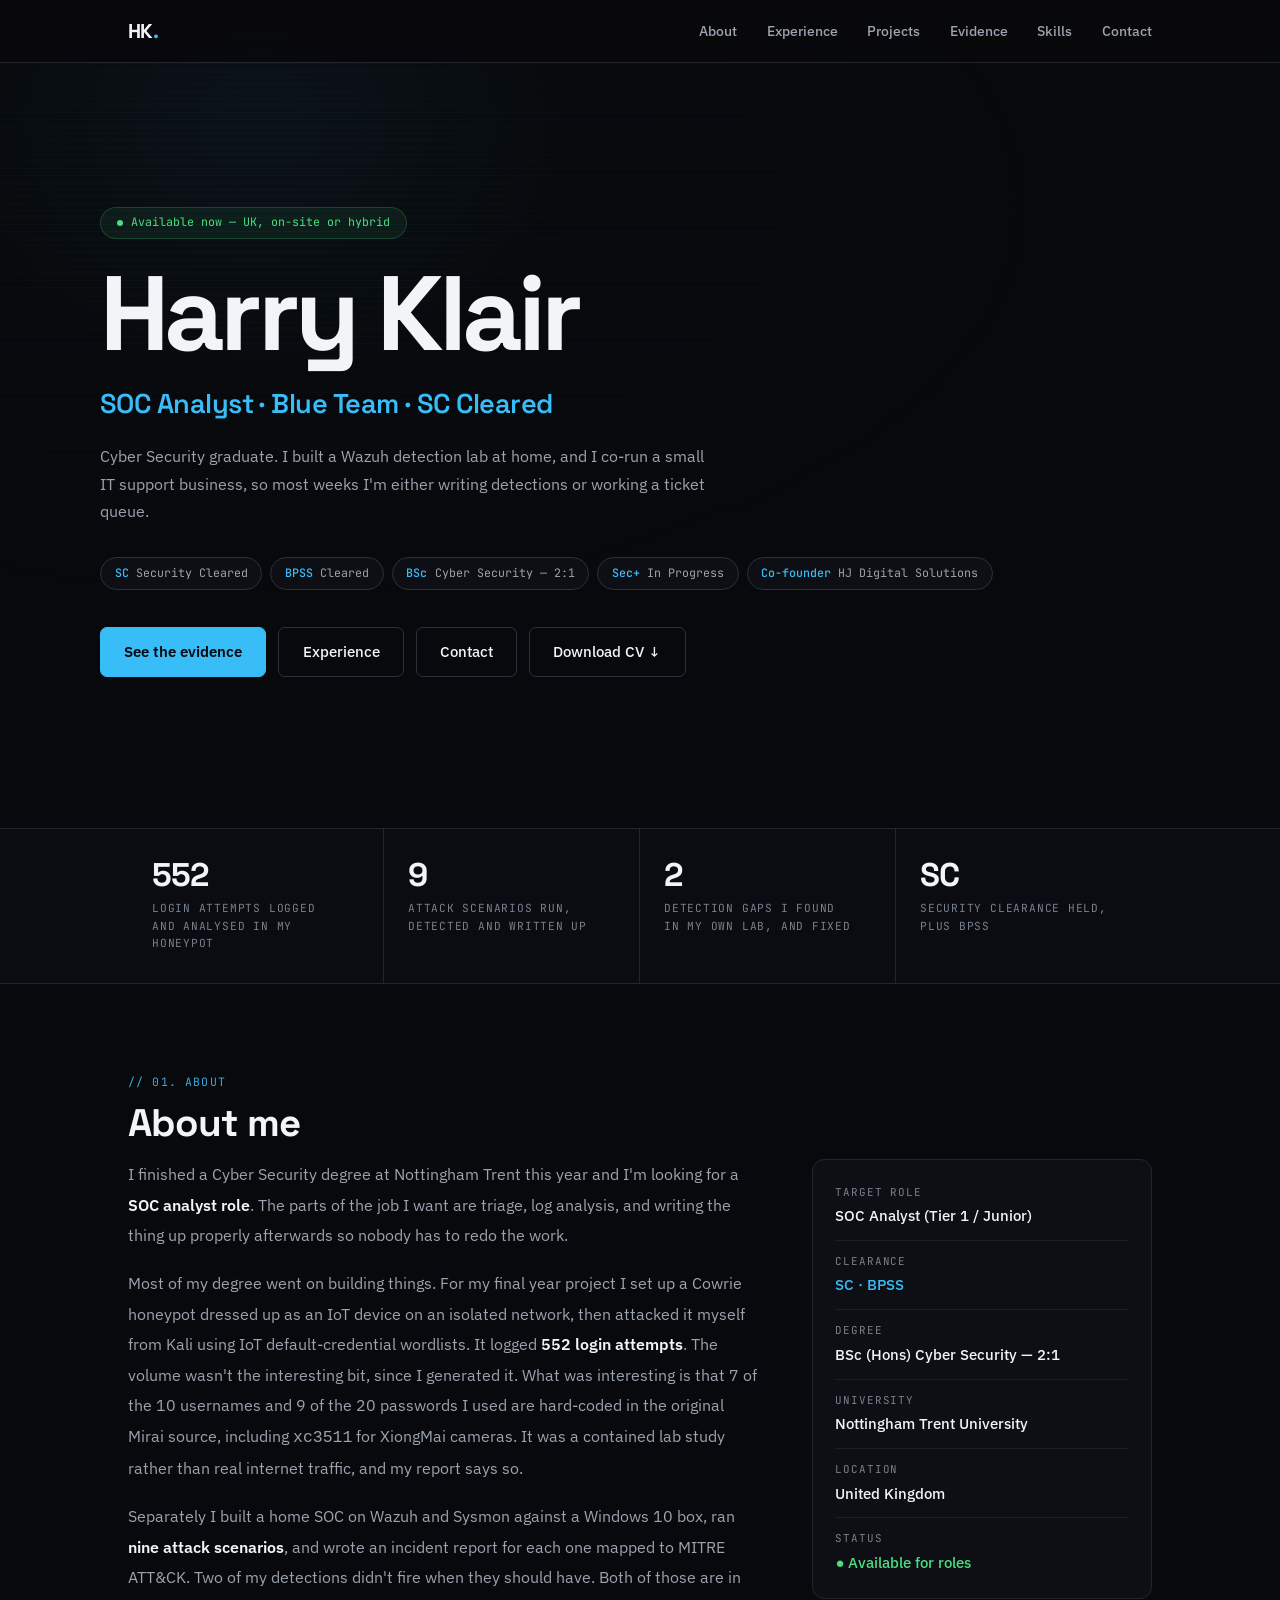
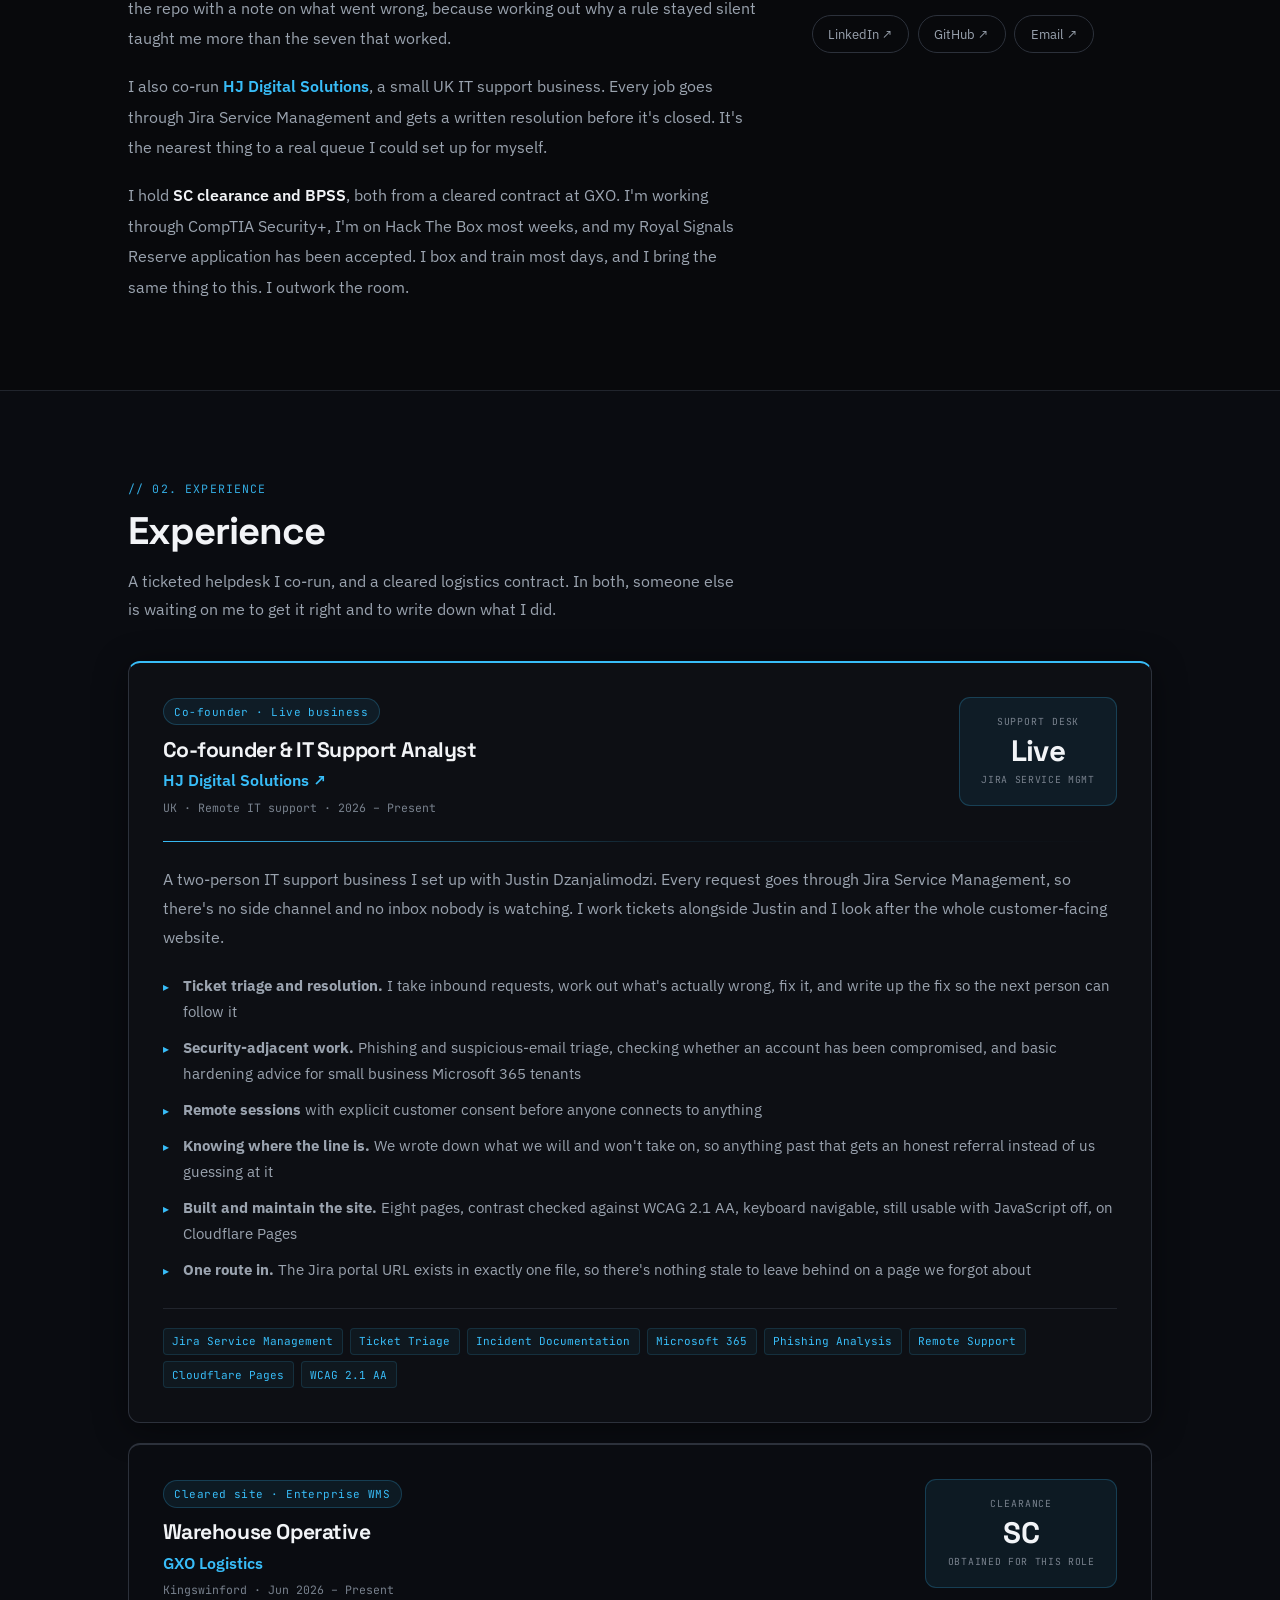
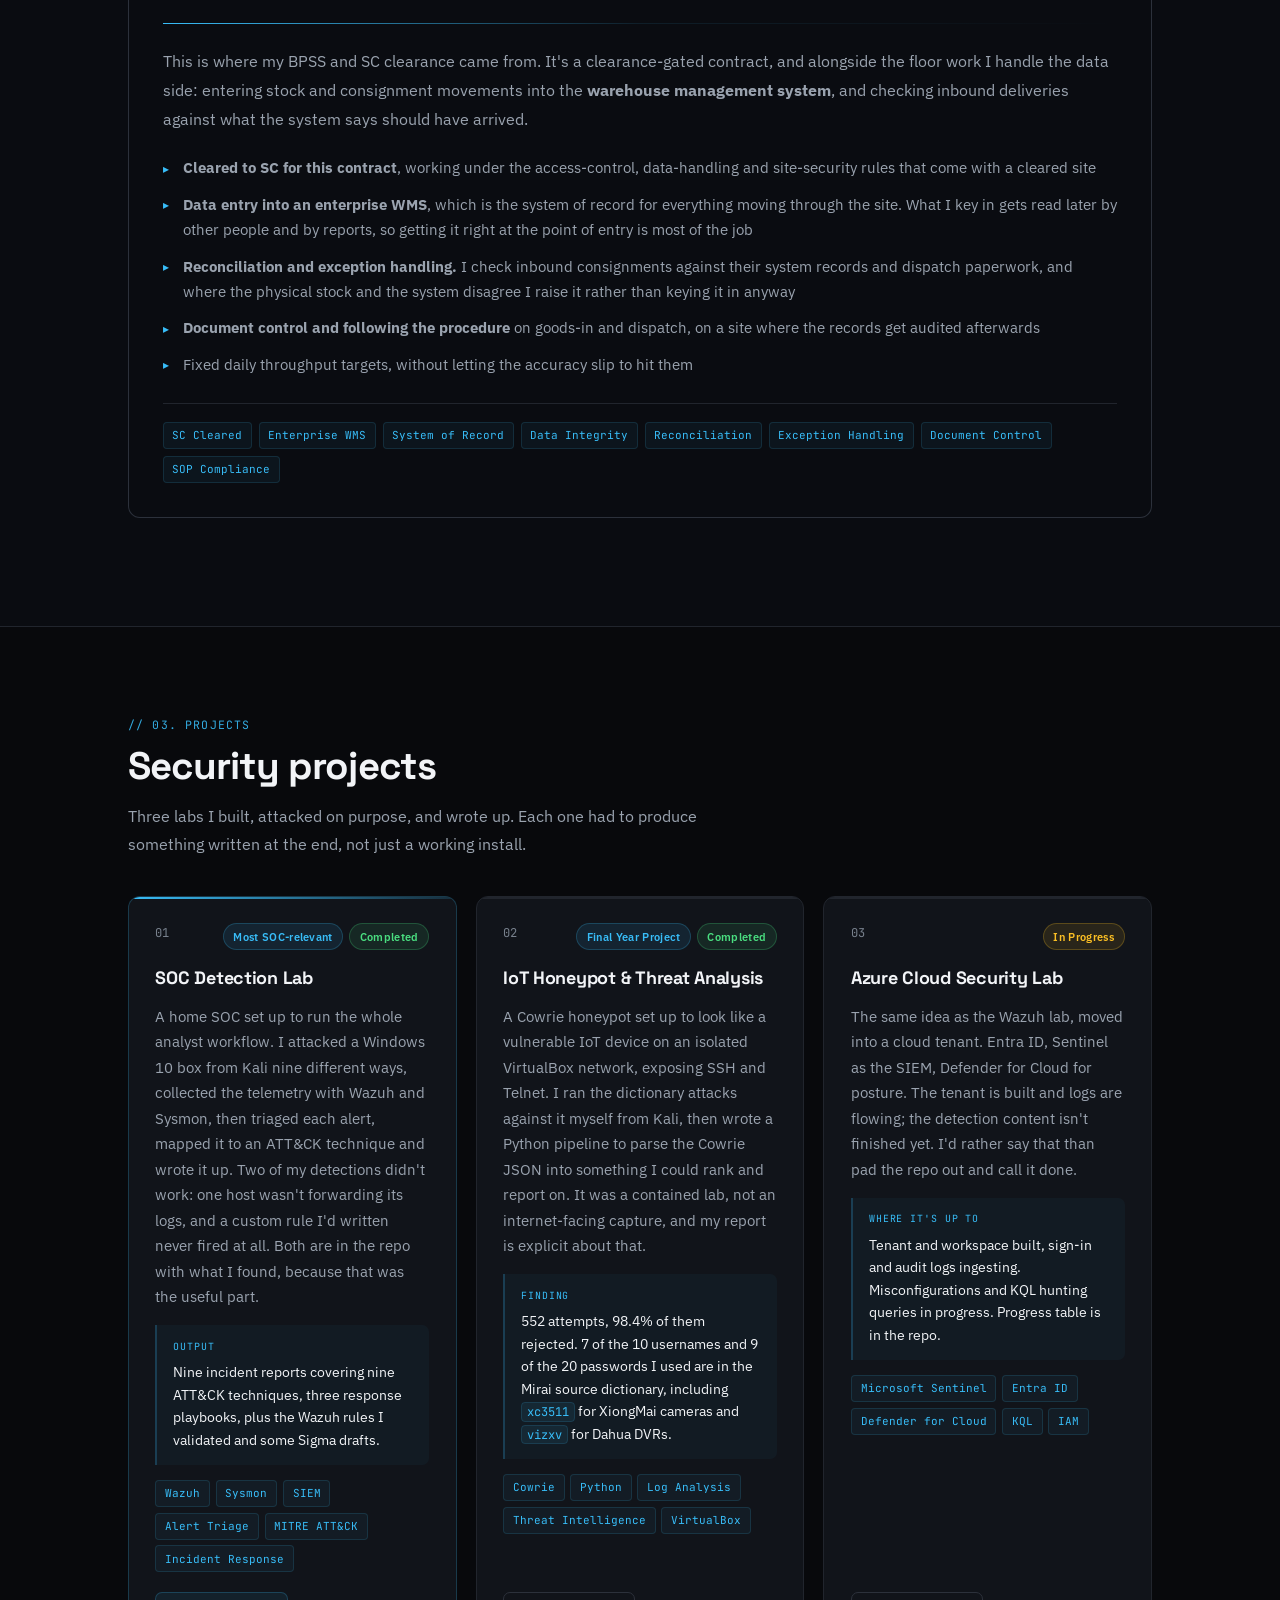
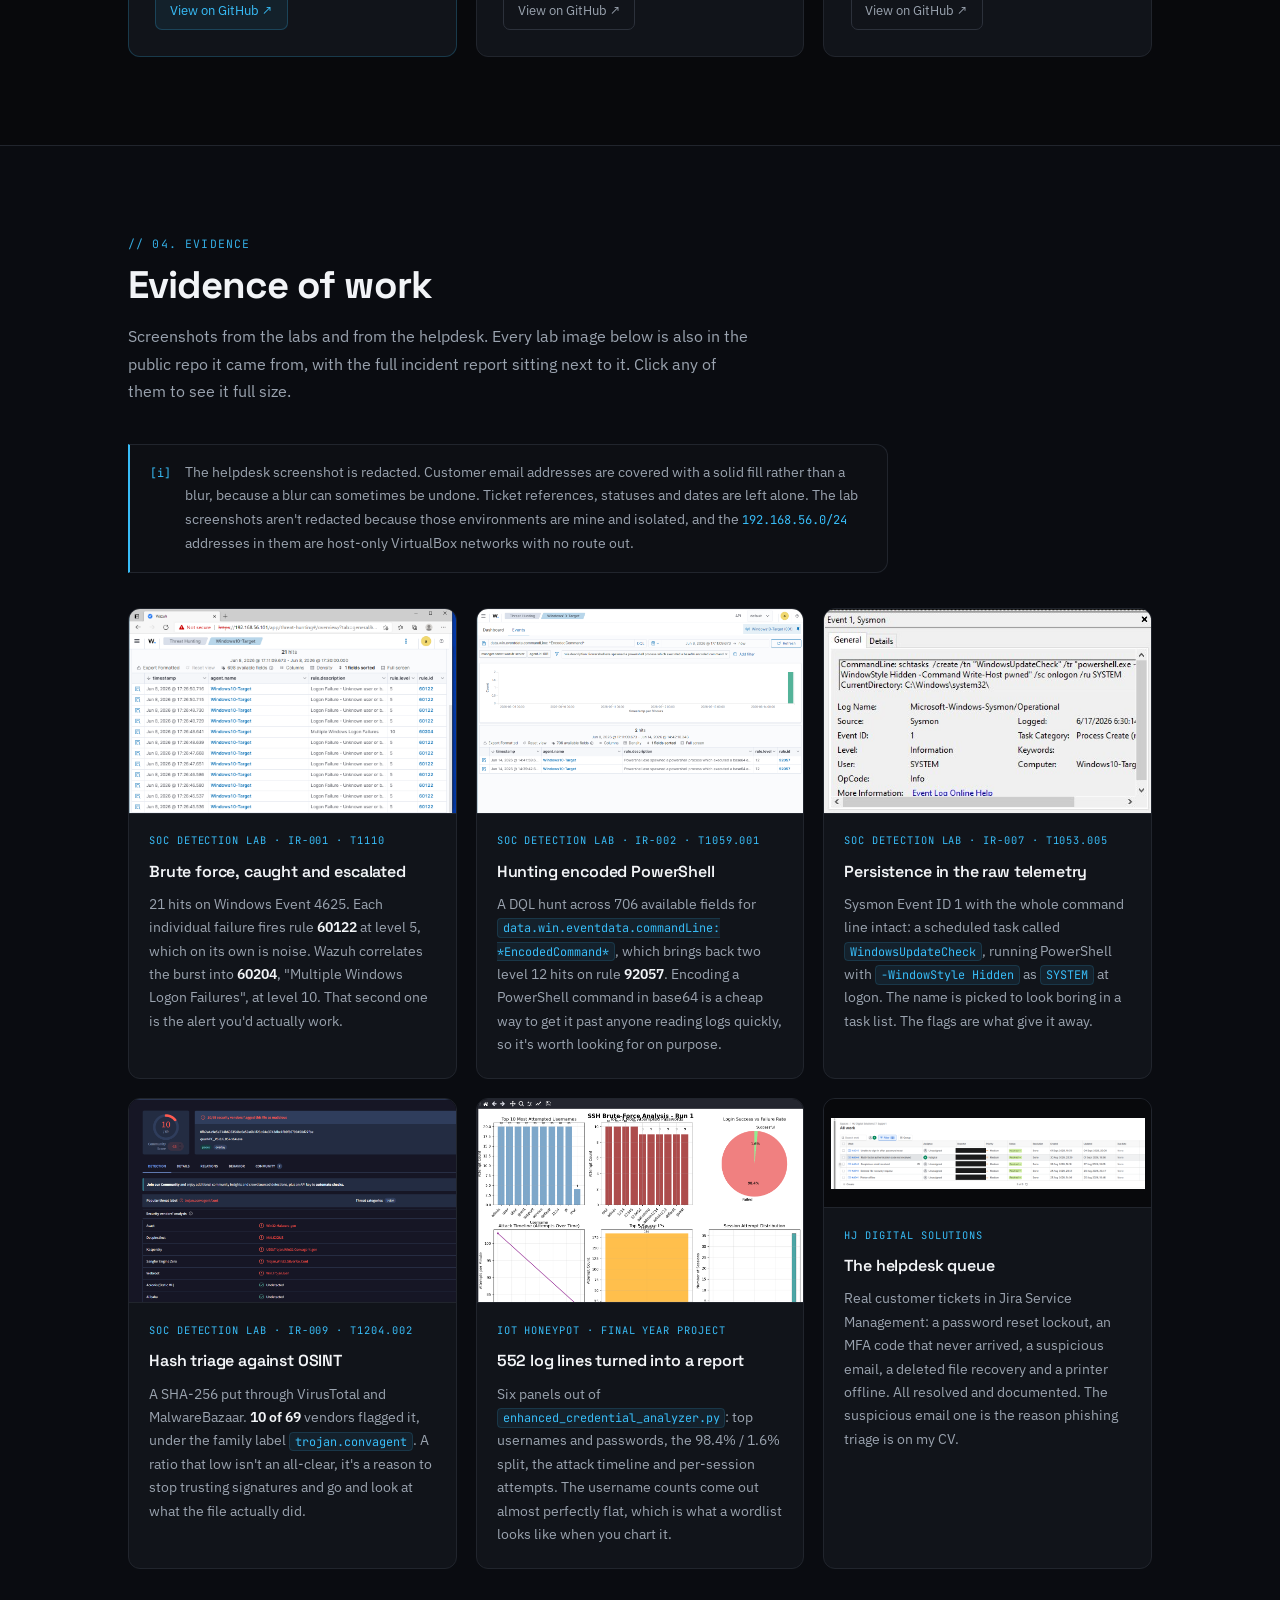
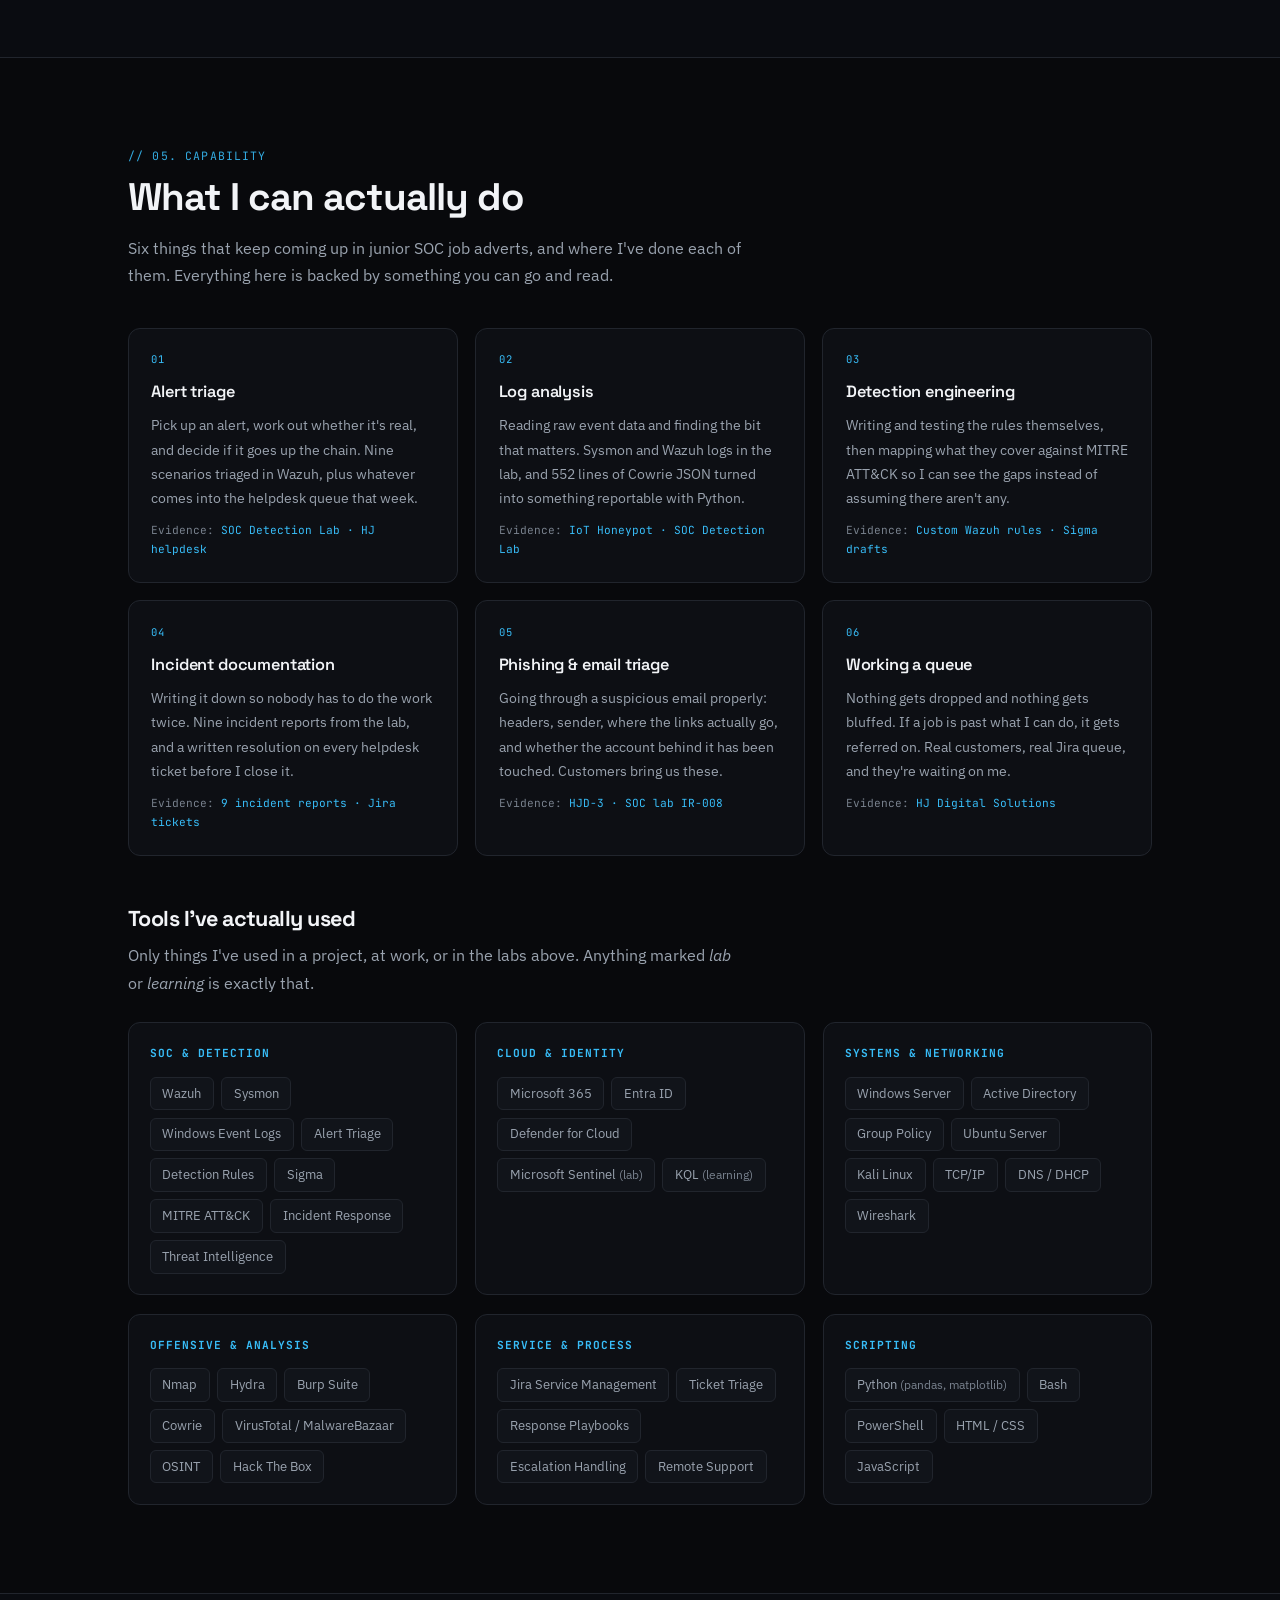
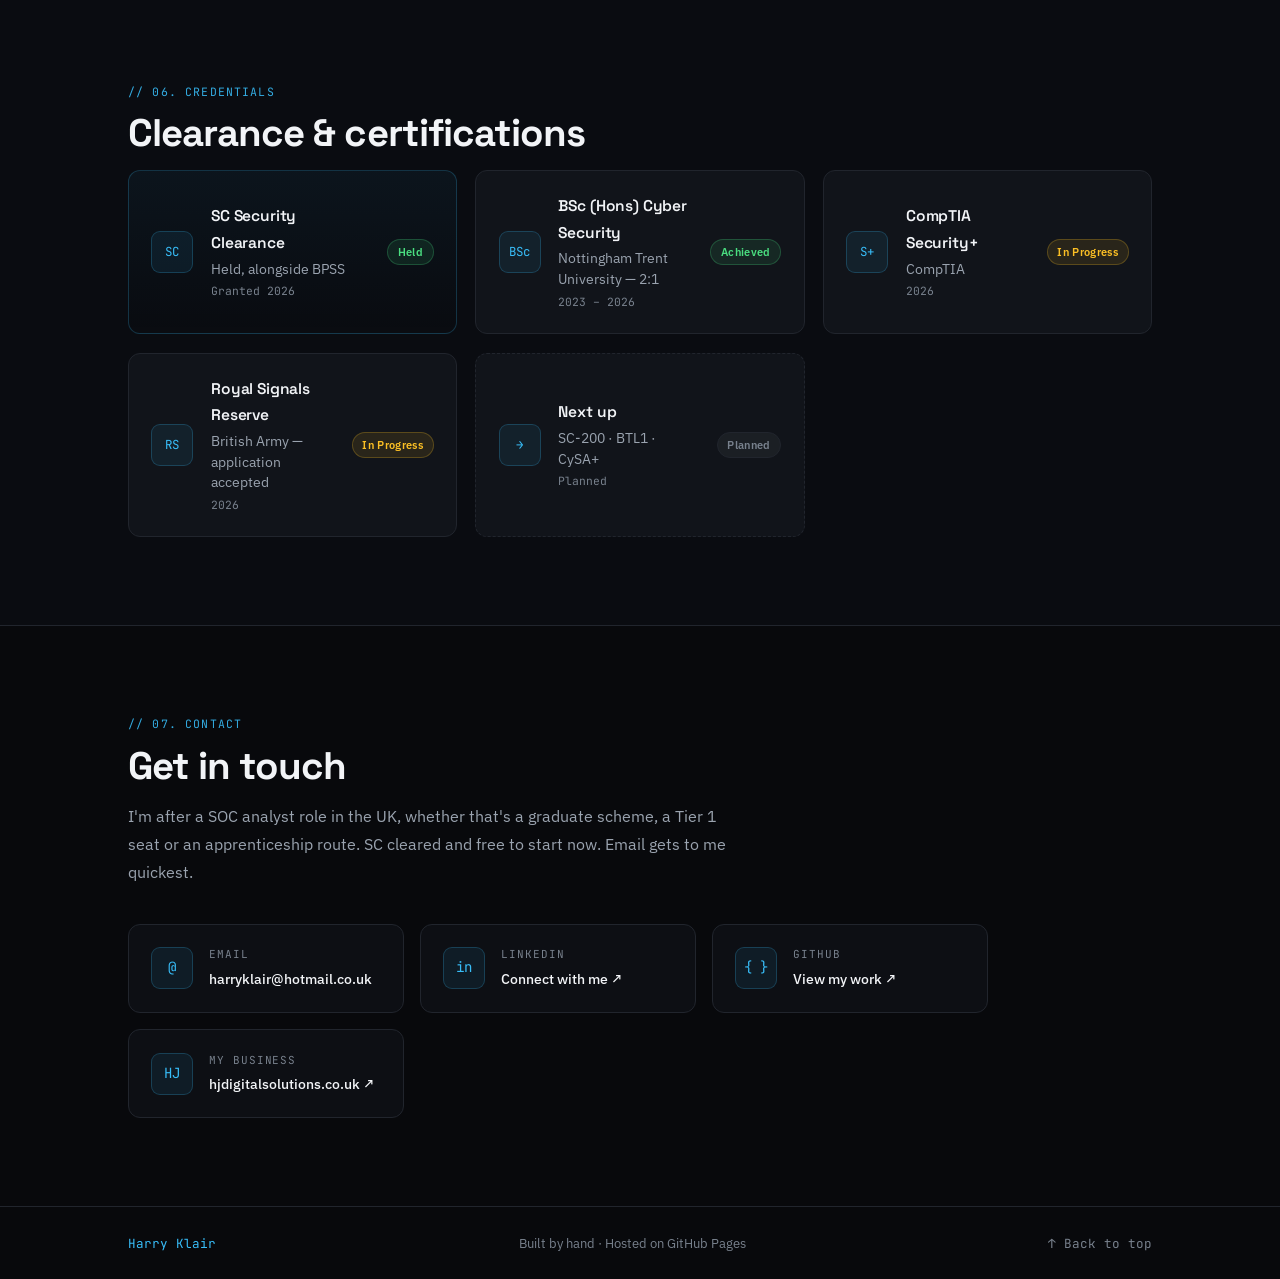
==== commit 5bbd5d1d: "Publish CV v4 and align job title and clearance date The v4 CV rewrites the honeypot bullet as 552 c" ====
--- a/index.html
+++ b/index.html
@@ -453,7 +453,7 @@
       <div class="exp-top">
         <div class="exp-left">
           <div class="exp-pill">Cleared site &middot; Enterprise WMS</div>
-          <h3 class="exp-title">Multi-Task Warehouse Operative</h3>
+          <h3 class="exp-title">Warehouse Operative</h3>
           <p class="exp-co">GXO Logistics</p>
           <p class="exp-meta mono">Kingswinford &middot; Jun 2026 – Present</p>
         </div>
@@ -691,7 +691,7 @@
     <div class="slabel mono">// 06. CREDENTIALS</div>
     <h2 class="sheading reveal">Clearance &amp; certifications</h2>
     <div class="cgrid">
-      <div class="ccard ccard-key reveal"><div class="cicon mono">SC</div><div class="cbody"><h3 class="ctitle">SC Security Clearance</h3><p class="cissuer">Held, alongside BPSS</p><p class="cyear mono">Active</p></div><span class="badge b-done">Held</span></div>
+      <div class="ccard ccard-key reveal"><div class="cicon mono">SC</div><div class="cbody"><h3 class="ctitle">SC Security Clearance</h3><p class="cissuer">Held, alongside BPSS</p><p class="cyear mono">Granted 2026</p></div><span class="badge b-done">Held</span></div>
       <div class="ccard reveal"><div class="cicon mono">BSc</div><div class="cbody"><h3 class="ctitle">BSc (Hons) Cyber Security</h3><p class="cissuer">Nottingham Trent University &mdash; 2:1</p><p class="cyear mono">2023 – 2026</p></div><span class="badge b-done">Achieved</span></div>
       <div class="ccard reveal"><div class="cicon mono">S+</div><div class="cbody"><h3 class="ctitle">CompTIA Security+</h3><p class="cissuer">CompTIA</p><p class="cyear mono">2026</p></div><span class="badge b-live">In Progress</span></div>
       <div class="ccard reveal"><div class="cicon mono">RS</div><div class="cbody"><h3 class="ctitle">Royal Signals Reserve</h3><p class="cissuer">British Army &mdash; application accepted</p><p class="cyear mono">2026</p></div><span class="badge b-live">In Progress</span></div>
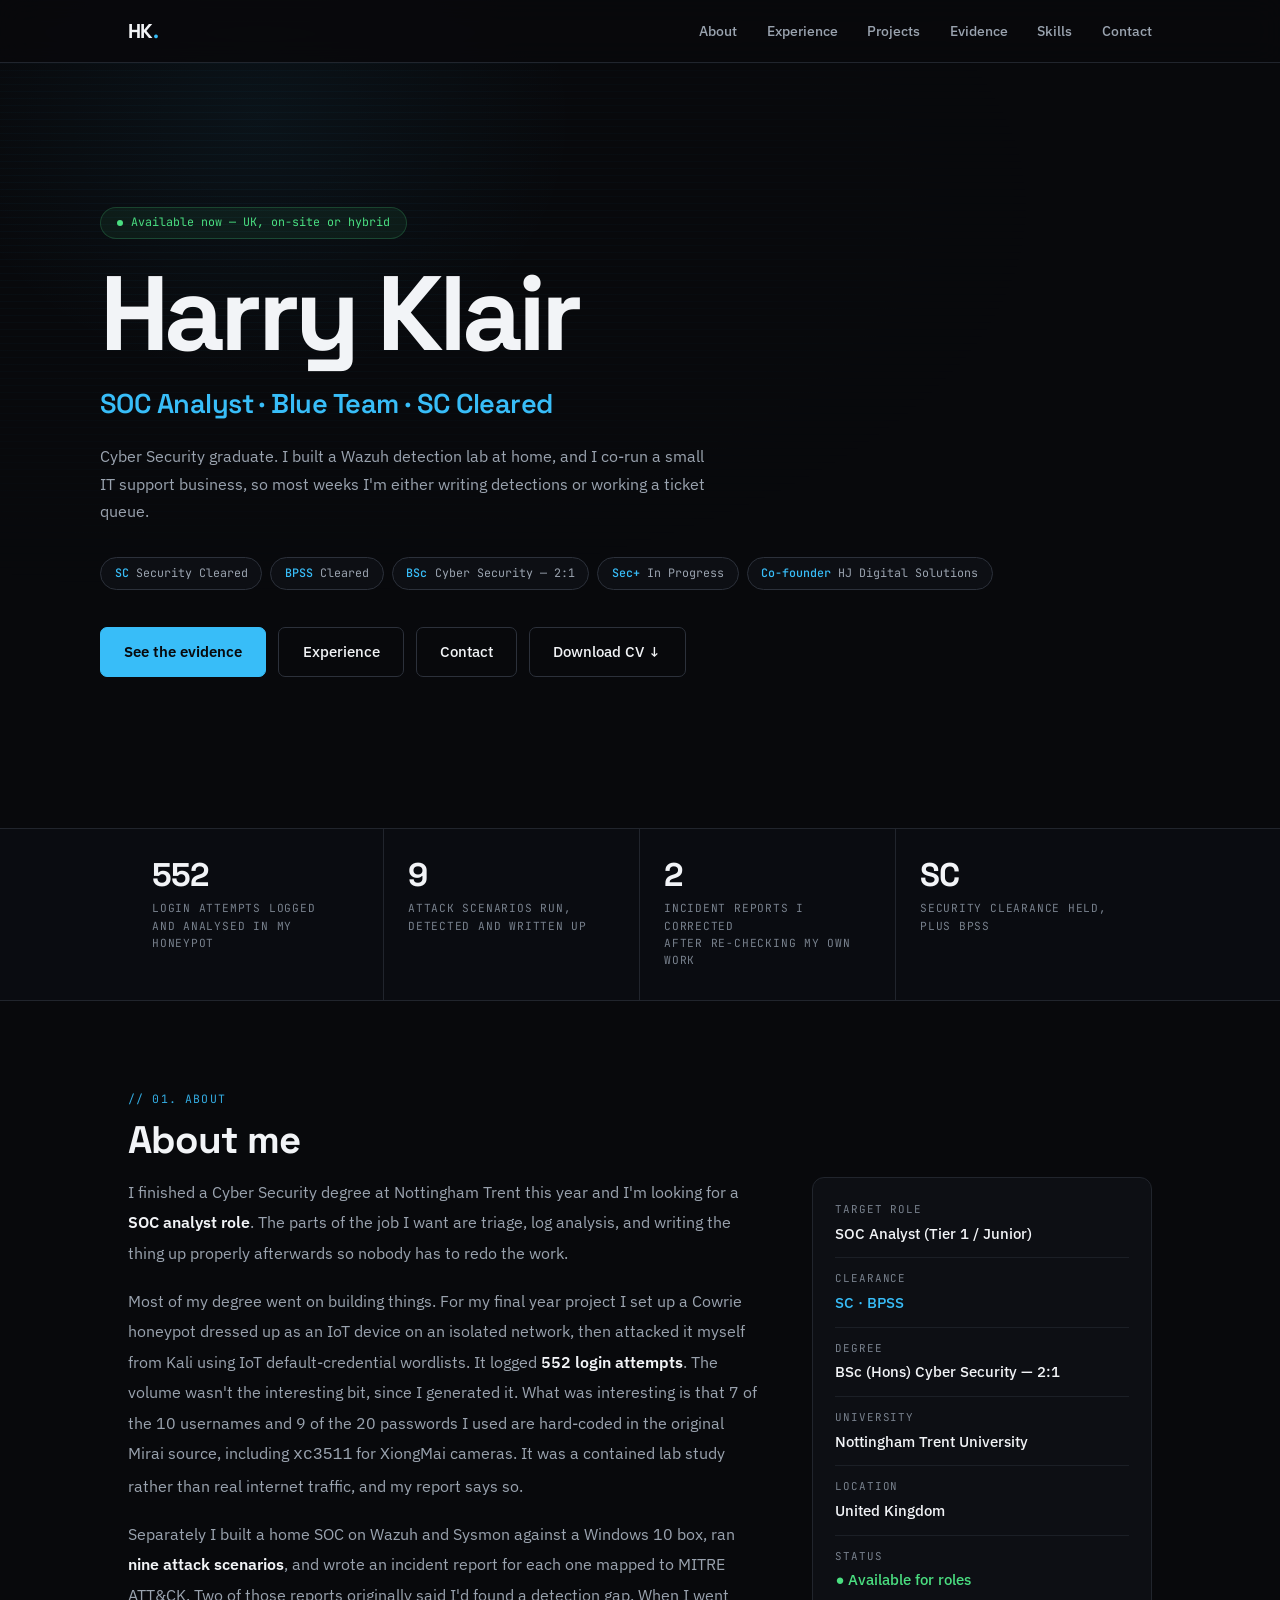
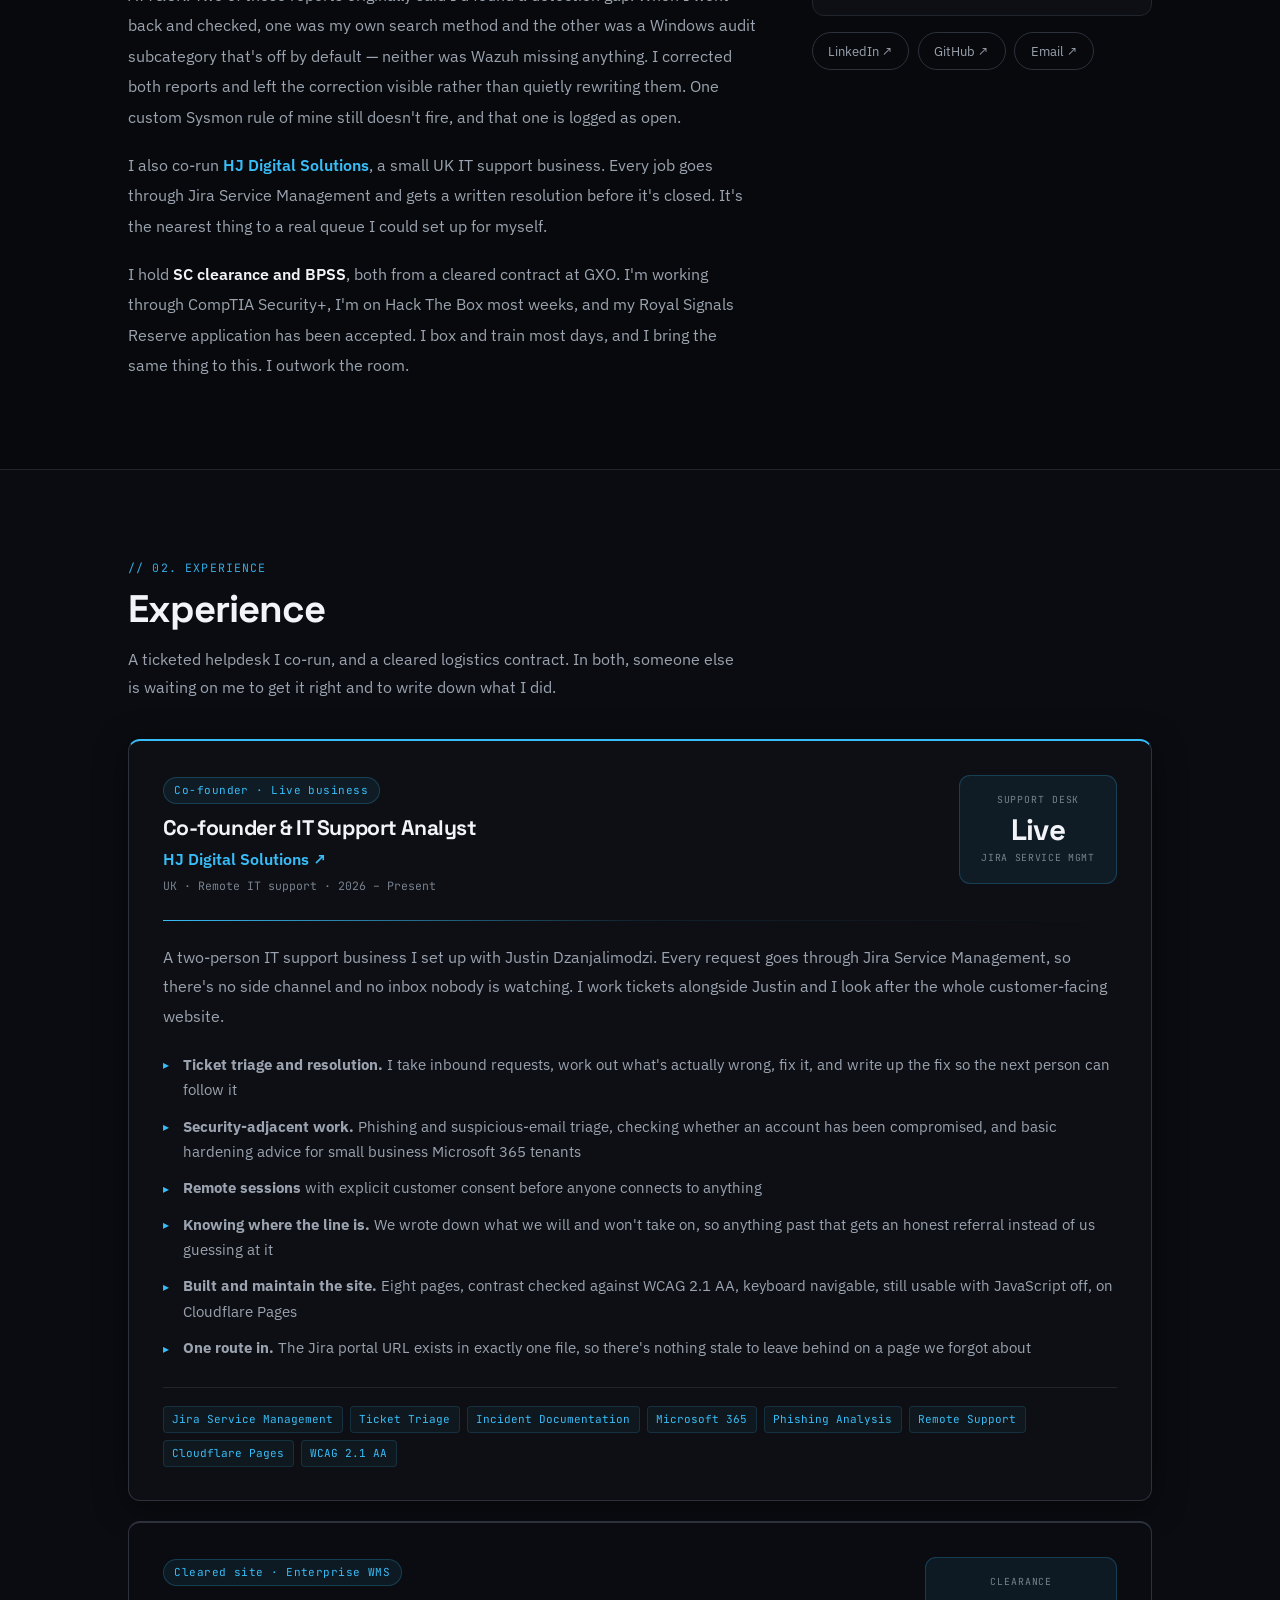
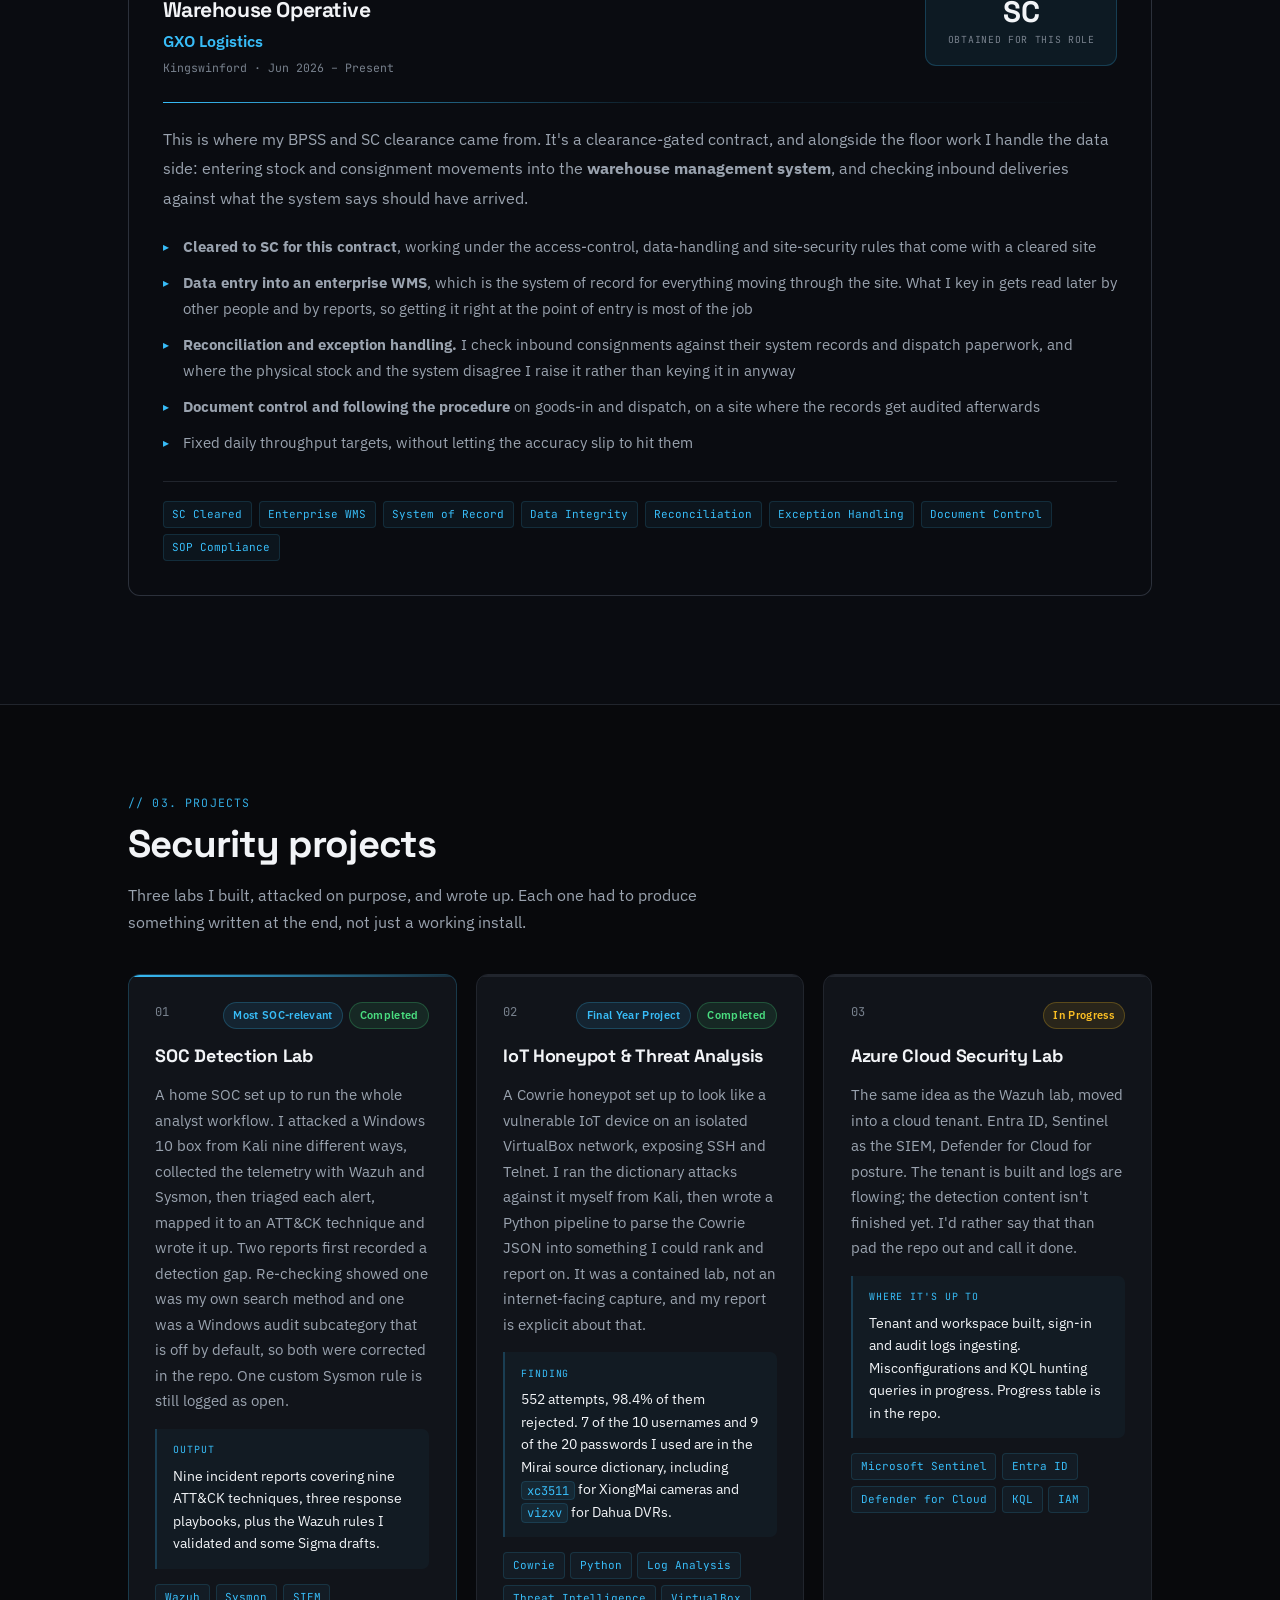
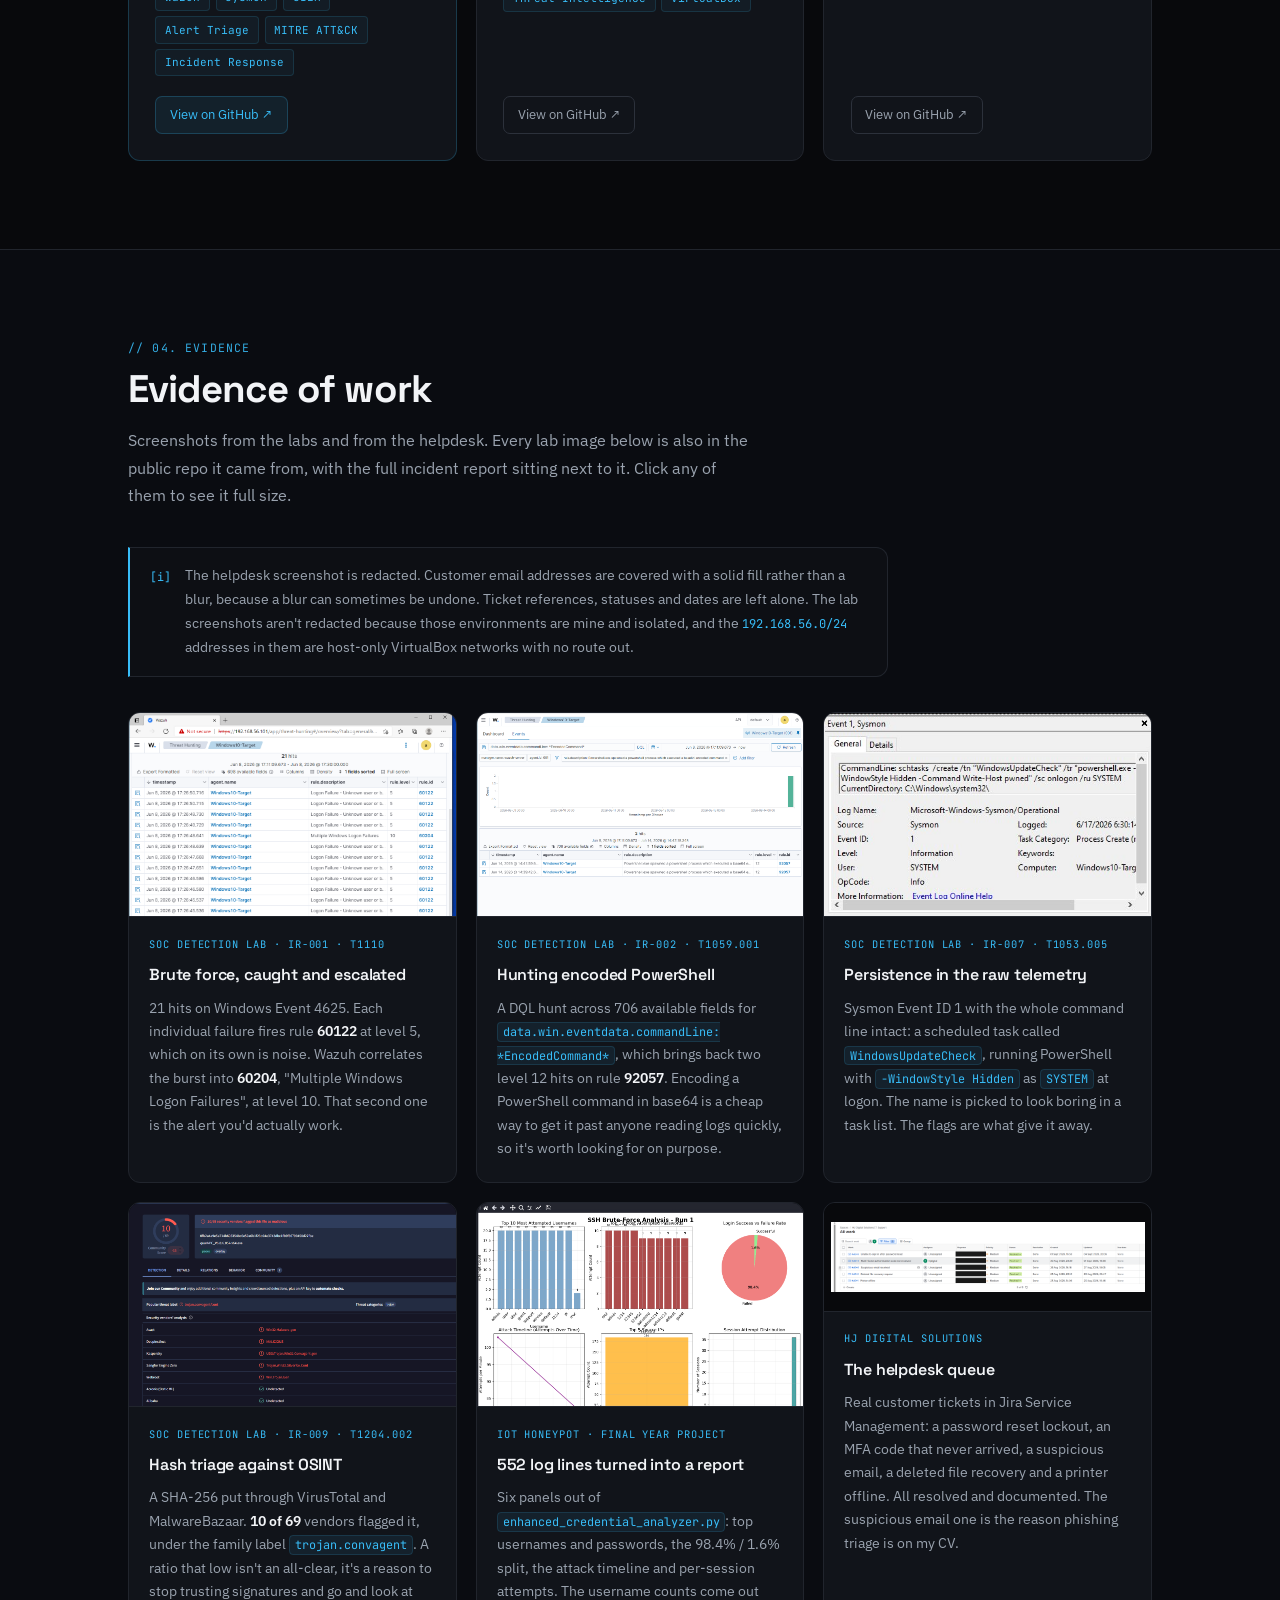
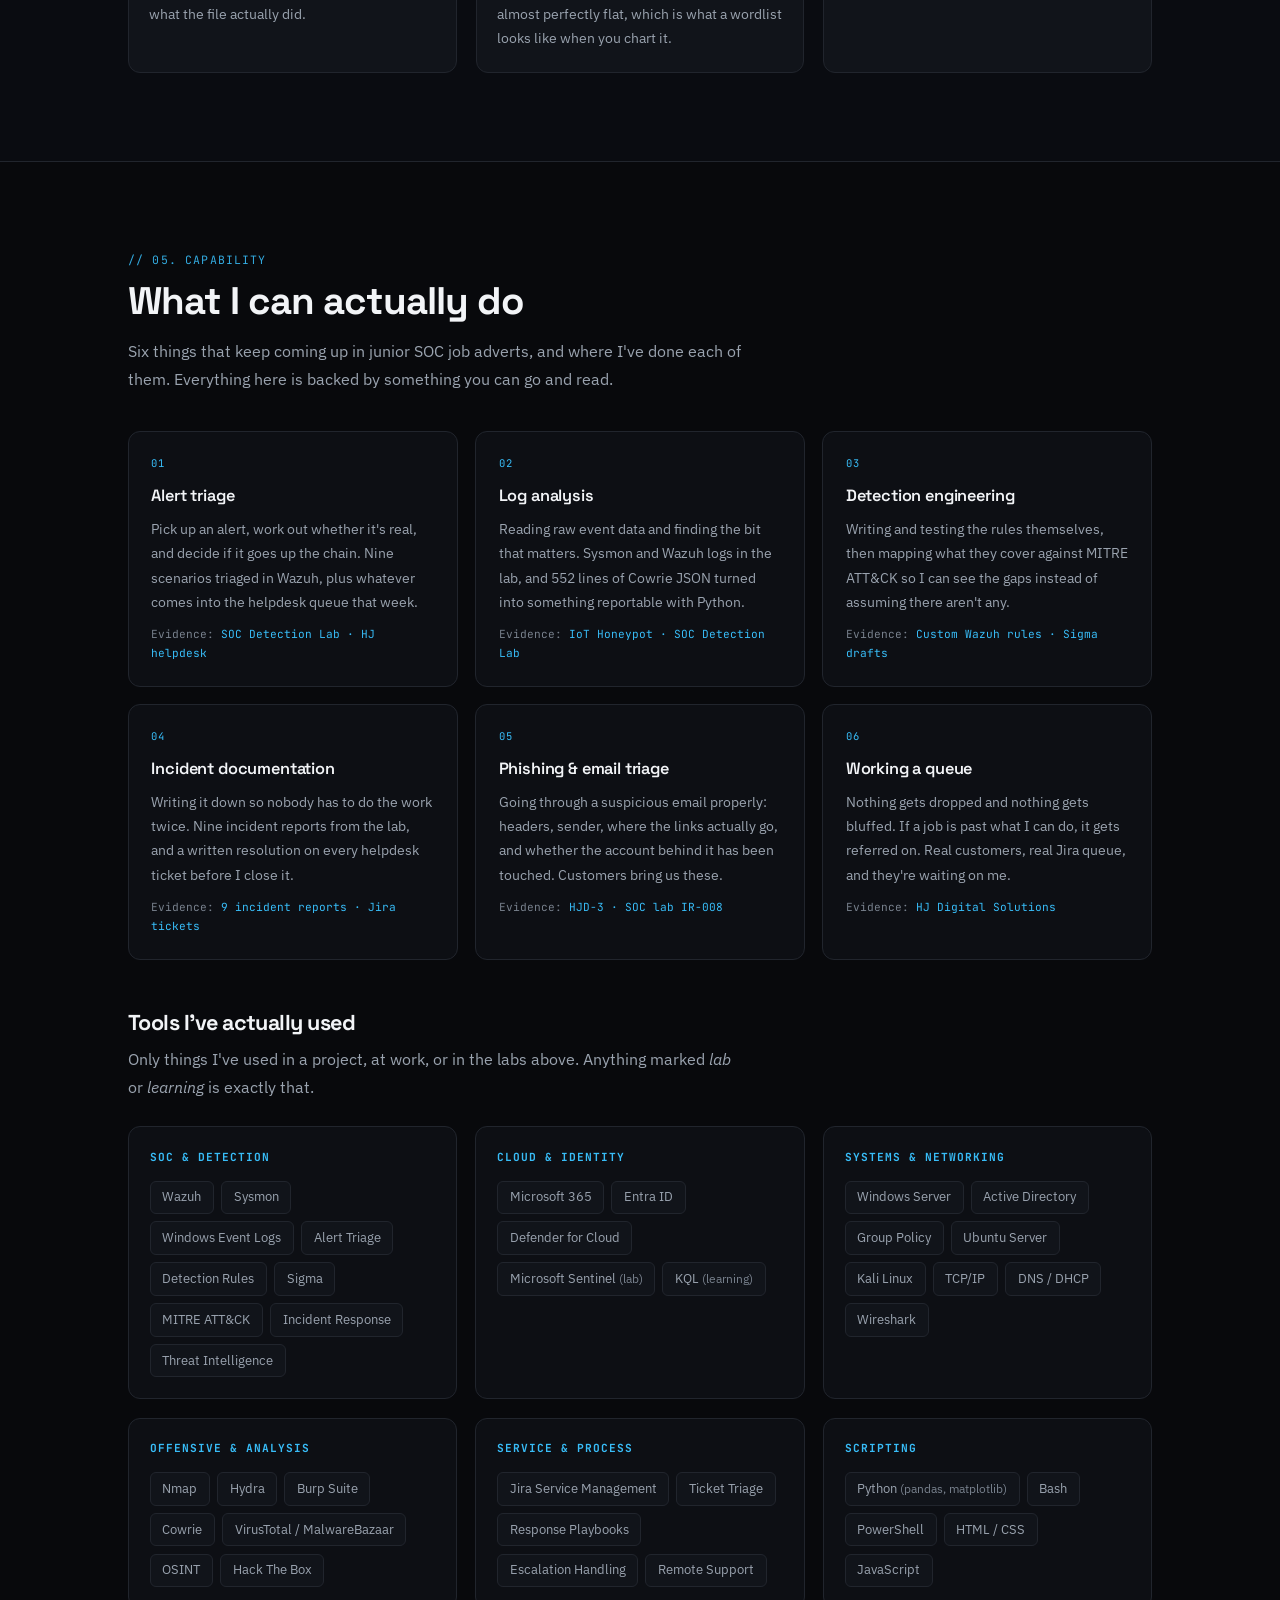
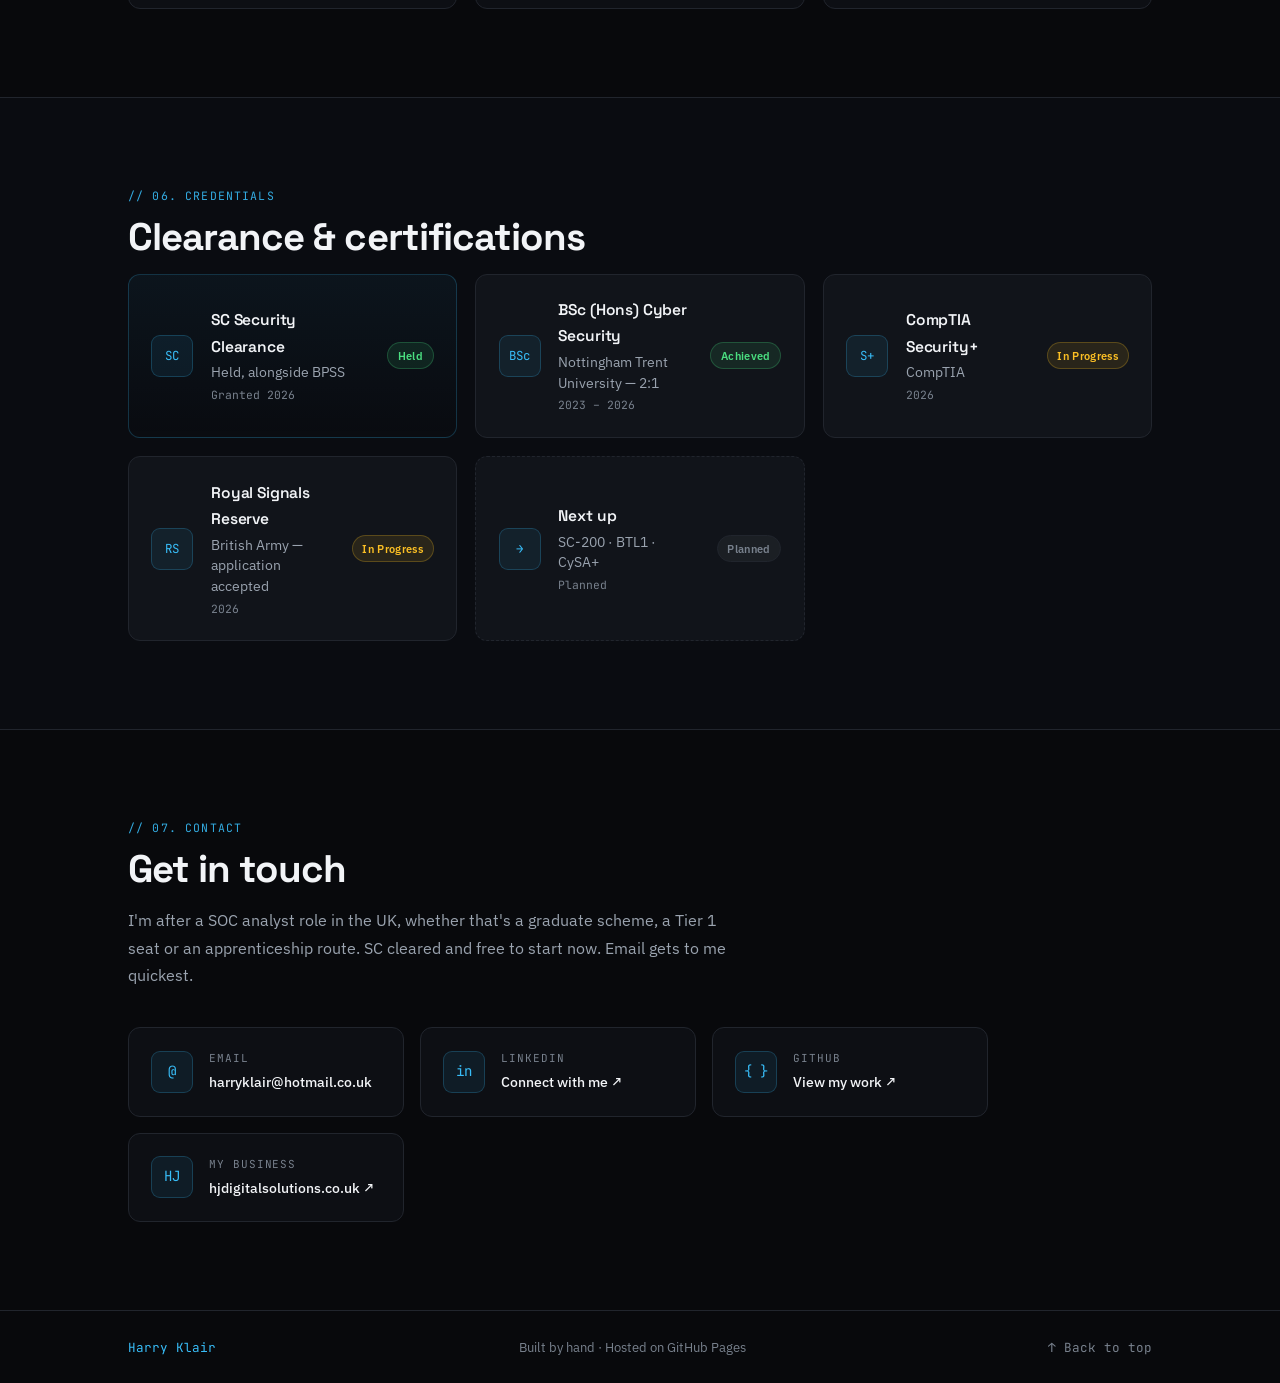
==== commit 6e4630be: "Correct the detection-gap claim to match CV v7 The stat band, About and the SOC lab card said I foun" ====
--- a/index.html
+++ b/index.html
@@ -366,7 +366,7 @@
     <div class="proof-grid">
       <div class="pstat"><div class="pstat-v">552</div><div class="pstat-l">Login attempts logged<br/>and analysed in my honeypot</div></div>
       <div class="pstat"><div class="pstat-v">9</div><div class="pstat-l">Attack scenarios run,<br/>detected and written up</div></div>
-      <div class="pstat"><div class="pstat-v">2</div><div class="pstat-l">Detection gaps I found<br/>in my own lab, and fixed</div></div>
+      <div class="pstat"><div class="pstat-v">2</div><div class="pstat-l">Incident reports I corrected<br/>after re-checking my own work</div></div>
       <div class="pstat"><div class="pstat-v accent">SC</div><div class="pstat-l">Security clearance held,<br/>plus BPSS</div></div>
     </div>
   </div>
@@ -381,7 +381,7 @@
       <div class="reveal">
         <p class="about-p">I finished a Cyber Security degree at Nottingham Trent this year and I'm looking for a <strong>SOC analyst role</strong>. The parts of the job I want are triage, log analysis, and writing the thing up properly afterwards so nobody has to redo the work.</p>
         <p class="about-p">Most of my degree went on building things. For my final year project I set up a Cowrie honeypot dressed up as an IoT device on an isolated network, then attacked it myself from Kali using IoT default-credential wordlists. It logged <strong>552 login attempts</strong>. The volume wasn't the interesting bit, since I generated it. What was interesting is that 7 of the 10 usernames and 9 of the 20 passwords I used are hard-coded in the original Mirai source, including <code>xc3511</code> for XiongMai cameras. It was a contained lab study rather than real internet traffic, and my report says so.</p>
-        <p class="about-p">Separately I built a home SOC on Wazuh and Sysmon against a Windows 10 box, ran <strong>nine attack scenarios</strong>, and wrote an incident report for each one mapped to MITRE ATT&amp;CK. Two of my detections didn't fire when they should have. Both of those are in the repo with a note on what went wrong, because working out why a rule stayed silent taught me more than the seven that worked.</p>
+        <p class="about-p">Separately I built a home SOC on Wazuh and Sysmon against a Windows 10 box, ran <strong>nine attack scenarios</strong>, and wrote an incident report for each one mapped to MITRE ATT&amp;CK. Two of those reports originally said I'd found a detection gap. When I went back and checked, one was my own search method and the other was a Windows audit subcategory that's off by default &mdash; neither was Wazuh missing anything. I corrected both reports and left the correction visible rather than quietly rewriting them. One custom Sysmon rule of mine still doesn't fire, and that one is logged as open.</p>
         <p class="about-p">I also co-run <strong><a href="https://hjdigitalsolutions.co.uk" target="_blank" rel="noopener" class="accent">HJ Digital Solutions</a></strong>, a small UK IT support business. Every job goes through Jira Service Management and gets a written resolution before it's closed. It's the nearest thing to a real queue I could set up for myself.</p>
         <p class="about-p">I hold <strong>SC clearance and BPSS</strong>, both from a cleared contract at GXO. I'm working through CompTIA Security+, I'm on Hack The Box most weeks, and my Royal Signals Reserve application has been accepted. I box and train most days, and I bring the same thing to this. I outwork the room.</p>
       </div>
@@ -492,7 +492,7 @@
       <div class="pcard pcard-feat reveal">
         <div class="ptop"><span class="pnum mono">01</span><div class="pbadges"><span class="badge b-feat">Most SOC-relevant</span><span class="badge b-done">Completed</span></div></div>
         <h3 class="ptitle">SOC Detection Lab</h3>
-        <p class="pdesc">A home SOC set up to run the whole analyst workflow. I attacked a Windows 10 box from Kali nine different ways, collected the telemetry with Wazuh and Sysmon, then triaged each alert, mapped it to an ATT&amp;CK technique and wrote it up. Two of my detections didn't work: one host wasn't forwarding its logs, and a custom rule I'd written never fired at all. Both are in the repo with what I found, because that was the useful part.</p>
+        <p class="pdesc">A home SOC set up to run the whole analyst workflow. I attacked a Windows 10 box from Kali nine different ways, collected the telemetry with Wazuh and Sysmon, then triaged each alert, mapped it to an ATT&amp;CK technique and wrote it up. Two reports first recorded a detection gap. Re-checking showed one was my own search method and one was a Windows audit subcategory that is off by default, so both were corrected in the repo. One custom Sysmon rule is still logged as open.</p>
         <div class="pout">
           <span class="pout-l mono">Output</span>
           <span class="pout-v">Nine incident reports covering nine ATT&amp;CK techniques, three response playbooks, plus the Wazuh rules I validated and some Sigma drafts.</span>
